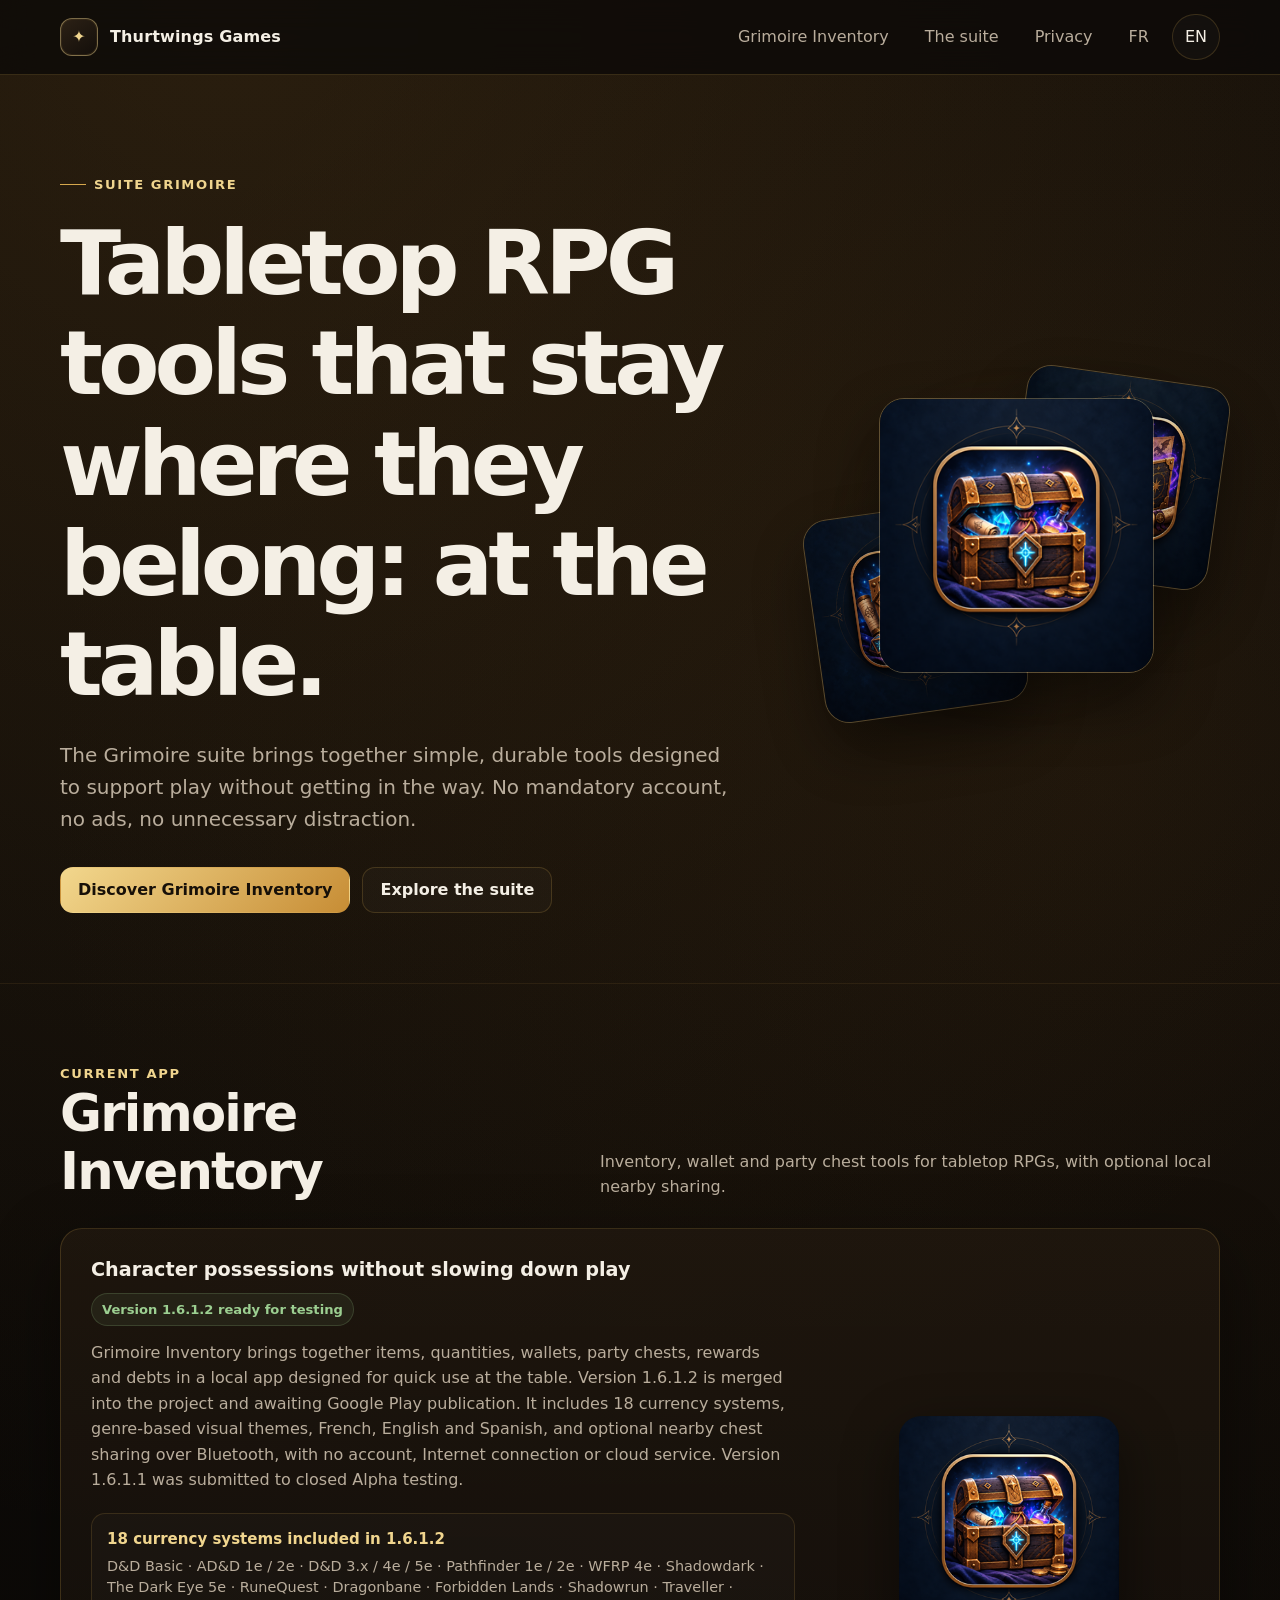
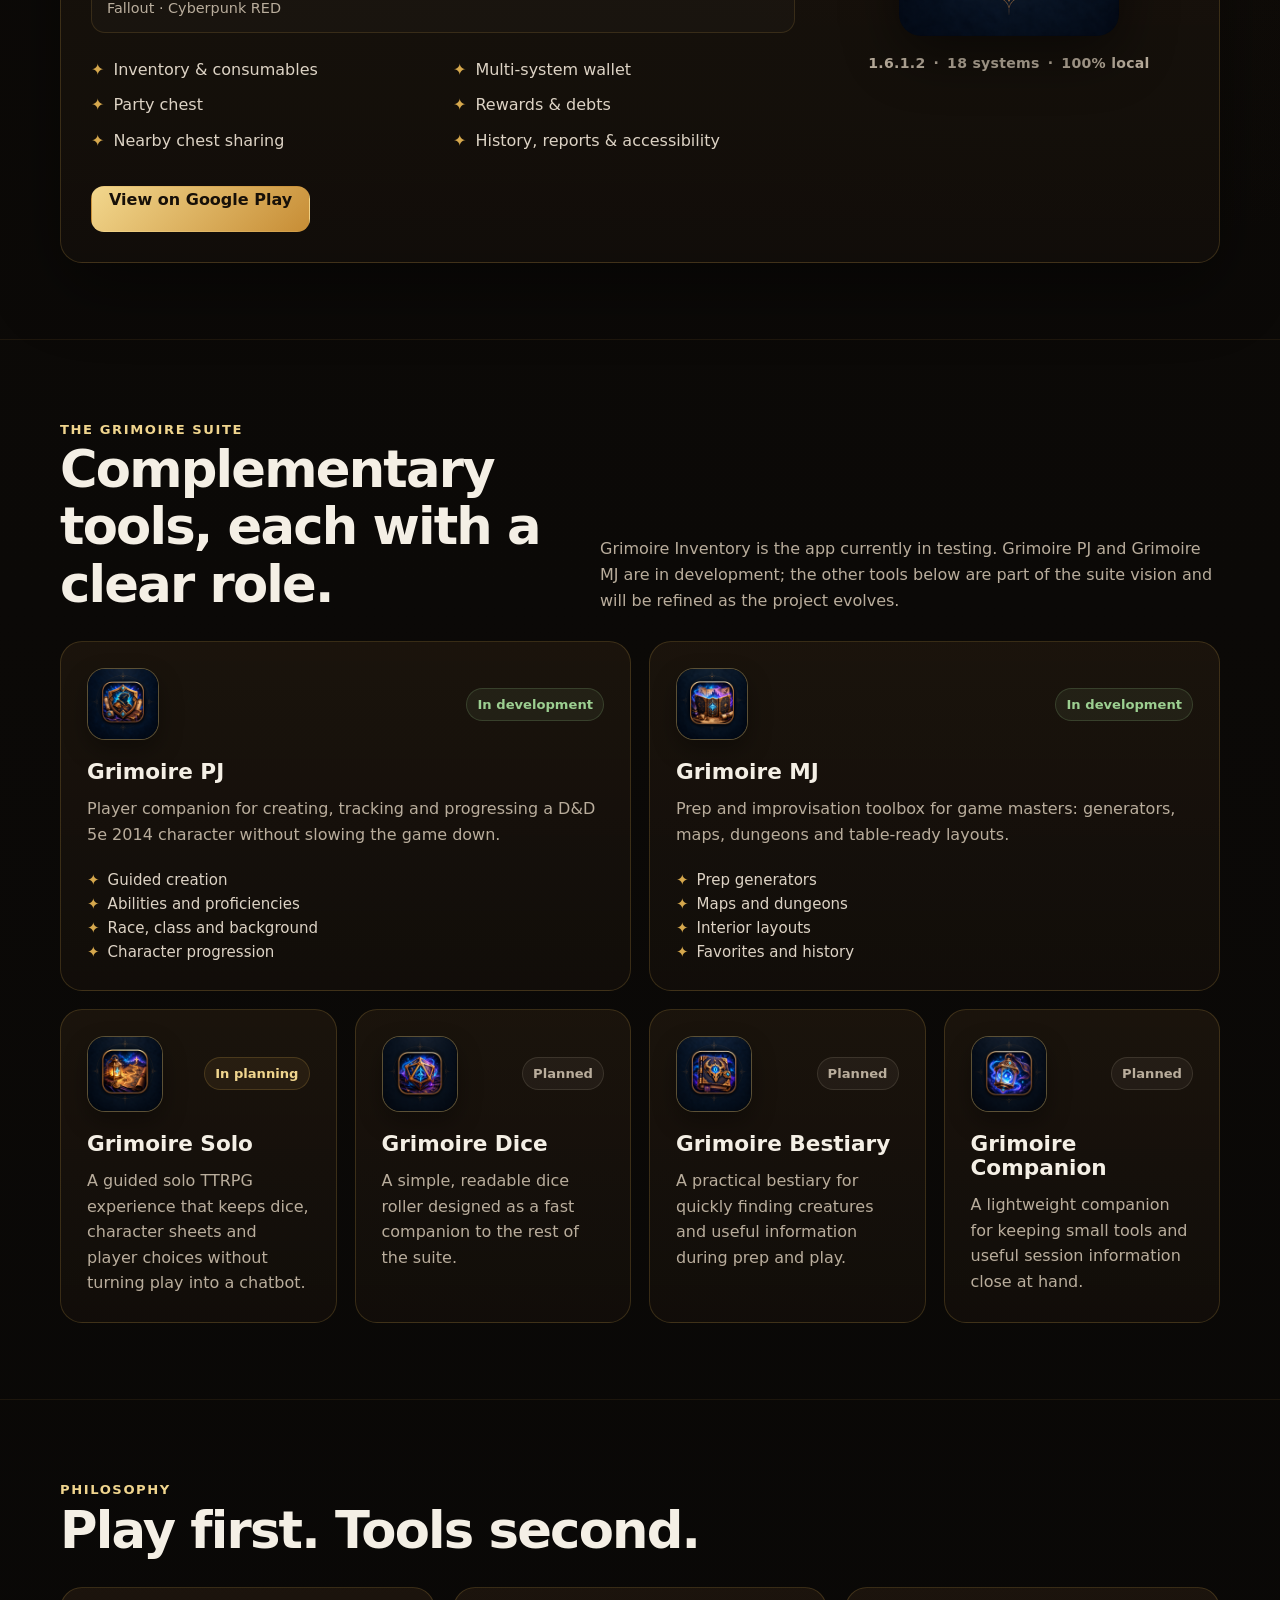
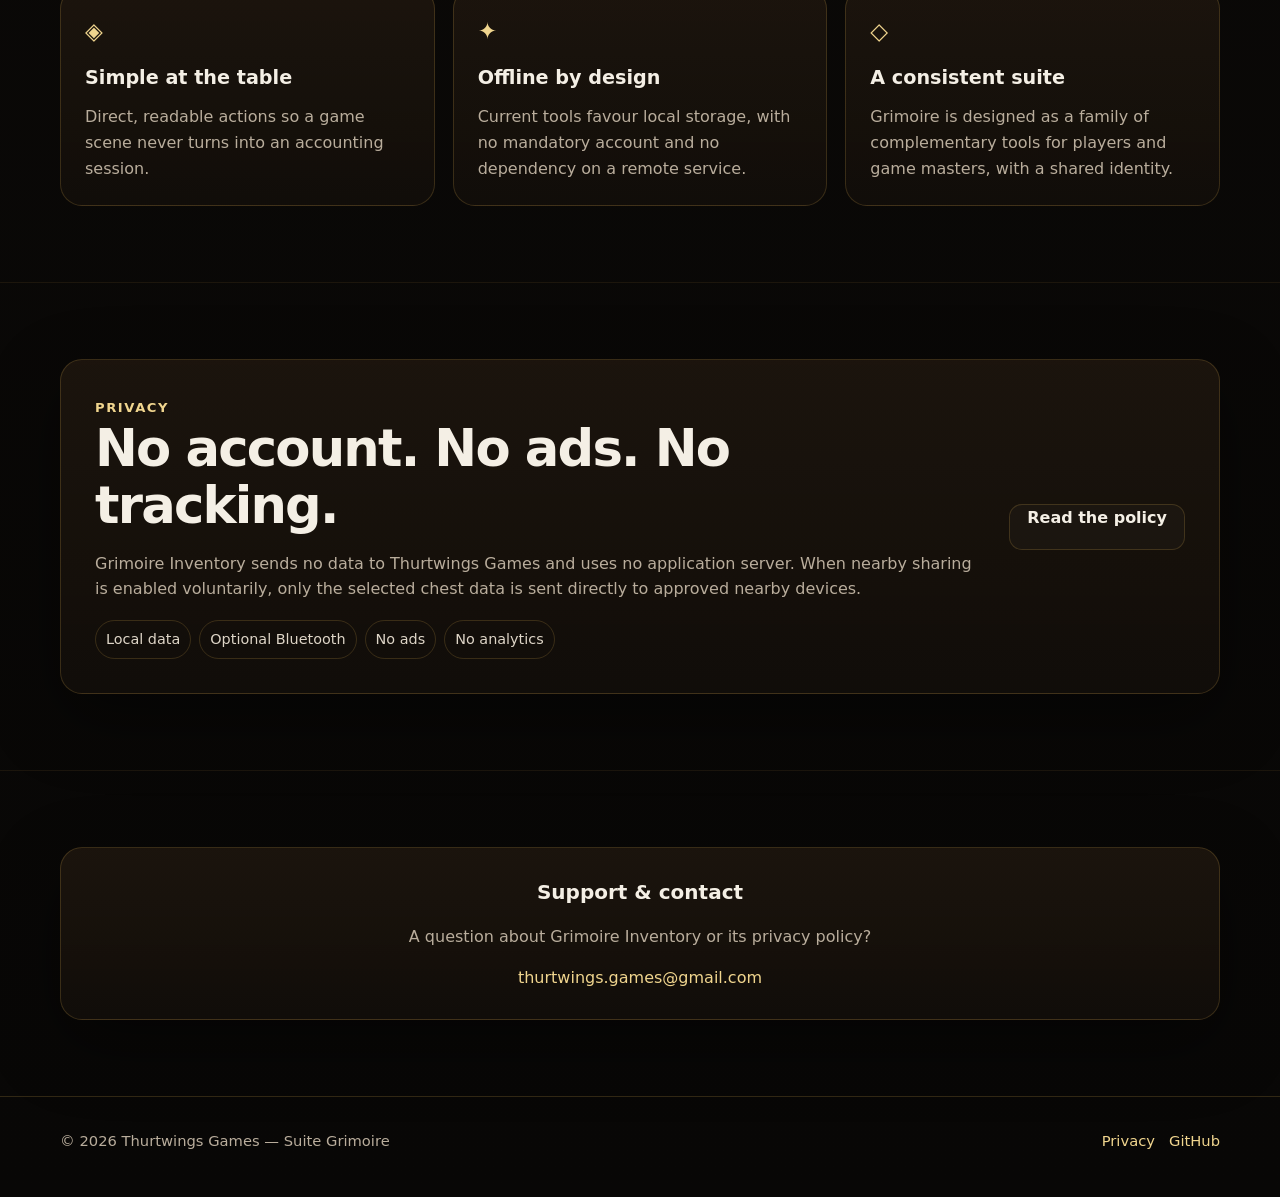
==== index.html @ 292305a7 "docs(site): reflect Grimoire Inventaire 1.6.1.2 and Spanish support" ====
<!doctype html><html lang="fr"><head><meta charset="utf-8"><meta name="viewport" content="width=device-width, initial-scale=1"><meta name="theme-color" content="#0c0a08"><meta name="description" content="Site officiel de Thurtwings Games et de la suite Grimoire : outils simples, hors ligne et pensés pour le jeu de rôle sur table."><meta property="og:type" content="website"><meta property="og:title" content="Thurtwings Games — Suite Grimoire"><meta property="og:description" content="Des outils de JDR simples, hors ligne et pensés pour rester autour de la table."><meta property="og:url" content="https://thurtwings.github.io/Grimoire_Administratif/"><meta property="og:image" content="https://thurtwings.github.io/Grimoire_Administratif/assets/grimoire-suite/inventory-320.png"><meta name="twitter:card" content="summary"><meta name="twitter:title" content="Thurtwings Games — Suite Grimoire"><meta name="twitter:description" content="Des outils de JDR simples, hors ligne et pensés pour rester autour de la table."><meta name="twitter:image" content="https://thurtwings.github.io/Grimoire_Administratif/assets/grimoire-suite/inventory-320.png"><link rel="icon" type="image/png" href="./assets/grimoire-suite/inventory-320.png"><link rel="apple-touch-icon" href="./assets/grimoire-suite/inventory-320.png"><title>Thurtwings Games — Suite Grimoire</title><link rel="stylesheet" href="./styles.css?v=20261003-1"></head><body><header class="site-header"><div class="site-shell nav"><a class="brand" href="./index.html" aria-label="Accueil Thurtwings Games"><span class="brand-mark">✦</span><span>Thurtwings Games</span></a><div class="nav-actions"><a class="nav-link" href="#grimoire-bourse" data-lang="fr">Grimoire Inventaire</a><a class="nav-link" href="#grimoire-bourse" data-lang="en">Grimoire Inventory</a><a class="nav-link" href="#suite" data-lang="fr">La suite</a><a class="nav-link" href="#suite" data-lang="en">The suite</a><a class="nav-link" href="#privacy" data-lang="fr">Confidentialité</a><a class="nav-link" href="#privacy" data-lang="en">Privacy</a><button class="lang-button active" type="button" data-set-lang="fr" aria-label="Afficher le site en français">FR</button><button class="lang-button" type="button" data-set-lang="en" aria-label="Display the site in English">EN</button></div></div></header><main><section class="hero"><div class="site-shell hero-grid"><div class="hero-copy-block"><span class="eyebrow">Suite Grimoire</span><div data-lang="fr"><h1>Des outils de JDR qui restent à leur place&nbsp;: autour de la table.</h1><p class="hero-copy">La suite Grimoire rassemble des outils simples, durables et pensés pour accompagner la partie sans la remplacer. Pas de compte obligatoire, pas de publicité, pas de distraction inutile.</p><div class="hero-actions"><a class="button primary" href="#grimoire-bourse">Découvrir Grimoire Inventaire</a><a class="button secondary" href="#suite">Voir toute la suite</a></div></div><div data-lang="en"><h1>Tabletop RPG tools that stay where they belong: at the table.</h1><p class="hero-copy">The Grimoire suite brings together simple, durable tools designed to support play without getting in the way. No mandatory account, no ads, no unnecessary distraction.</p><div class="hero-actions"><a class="button primary" href="#grimoire-bourse">Discover Grimoire Inventory</a><a class="button secondary" href="#suite">Explore the suite</a></div></div></div><div class="hero-art" aria-hidden="true"><img class="hero-app hero-app-main" src="./assets/grimoire-suite/inventory-320.png" alt=""><img class="hero-app hero-app-left" src="./assets/grimoire-suite/pj-320.png" alt=""><img class="hero-app hero-app-right" src="./assets/grimoire-suite/mj-320.png" alt=""></div></div></section><section class="section" id="grimoire-bourse"><span id="grimoire-inventaire"></span><div class="site-shell"><div class="section-intro"><div><span class="eyebrow" data-lang="fr">Application actuelle</span><span class="eyebrow" data-lang="en">Current app</span><h2 data-lang="fr">Grimoire Inventaire</h2><h2 data-lang="en">Grimoire Inventory</h2></div><p data-lang="fr">Inventaire, bourse et coffre de groupe pour tes parties de JDR, avec partage local volontaire à proximité.</p><p data-lang="en">Inventory, wallet and party chest tools for tabletop RPGs, with optional local nearby sharing.</p></div><article class="app-card"><div><div class="app-title-row"><h3 data-lang="fr">Les possessions du personnage, sans ralentir la partie</h3><h3 data-lang="en">Character possessions without slowing down play</h3><span class="status" data-lang="fr">Version 1.6.1.2 prête pour les tests</span><span class="status" data-lang="en">Version 1.6.1.2 ready for testing</span></div><p data-lang="fr">Grimoire Inventaire réunit objets, quantités, bourse, coffre de groupe, récompenses et dettes dans une application locale pensée pour une utilisation rapide à la table. La version 1.6.1.2, intégrée au projet et en attente de publication sur Google Play, propose 18 systèmes monétaires, des thèmes génériques par genre, le français, l'anglais et l'espagnol, ainsi que le partage volontaire du coffre à proximité via Bluetooth, sans compte, Internet ni cloud. La version 1.6.1.1 a été soumise au test fermé Alpha.</p><p data-lang="en">Grimoire Inventory brings together items, quantities, wallets, party chests, rewards and debts in a local app designed for quick use at the table. Version 1.6.1.2 is merged into the project and awaiting Google Play publication. It includes 18 currency systems, genre-based visual themes, French, English and Spanish, and optional nearby chest sharing over Bluetooth, with no account, Internet connection or cloud service. Version 1.6.1.1 was submitted to closed Alpha testing.</p><div class="system-summary" data-lang="fr"><strong>18 systèmes monétaires intégrés en 1.6.1.2</strong><span>D&amp;D Basic · AD&amp;D 1e / 2e · D&amp;D 3.x / 4e / 5e · Pathfinder 1e / 2e · WFRP 4e · Shadowdark · L'Œil noir 5e · RuneQuest · Dragonbane · Forbidden Lands · Shadowrun · Traveller · Fallout · Cyberpunk RED</span></div><div class="system-summary" data-lang="en"><strong>18 currency systems included in 1.6.1.2</strong><span>D&amp;D Basic · AD&amp;D 1e / 2e · D&amp;D 3.x / 4e / 5e · Pathfinder 1e / 2e · WFRP 4e · Shadowdark · The Dark Eye 5e · RuneQuest · Dragonbane · Forbidden Lands · Shadowrun · Traveller · Fallout · Cyberpunk RED</span></div><ul class="feature-list" data-lang="fr"><li>Inventaire & consommables</li><li>Bourse multi-système</li><li>Coffre de groupe</li><li>Récompenses & dettes</li><li>Partage du coffre à proximité</li><li>Historique, rapports & accessibilité</li></ul><ul class="feature-list" data-lang="en"><li>Inventory & consumables</li><li>Multi-system wallet</li><li>Party chest</li><li>Rewards & debts</li><li>Nearby chest sharing</li><li>History, reports & accessibility</li></ul><div class="hero-actions"><a class="button primary" href="https://play.google.com/store/apps/details?id=com.thurtwings.grimoire.money" data-lang="fr">Voir sur Google Play</a><a class="button primary" href="https://play.google.com/store/apps/details?id=com.thurtwings.grimoire.money" data-lang="en">View on Google Play</a></div></div><div class="app-visual"><img class="app-icon" src="./assets/grimoire-suite/inventory-320.png" alt="Icône de Grimoire Inventaire"><div class="app-visual-meta"><span>1.6.1.2</span><span>·</span><span data-lang="fr">18 systèmes</span><span data-lang="en">18 systems</span><span>·</span><span data-lang="fr">100 % local</span><span data-lang="en">100% local</span></div></div></article></div></section><section class="section" id="suite"><div class="site-shell"><div class="section-intro"><div><span class="eyebrow" data-lang="fr">La suite Grimoire</span><span class="eyebrow" data-lang="en">The Grimoire suite</span><h2 data-lang="fr">Des outils complémentaires, chacun à sa place.</h2><h2 data-lang="en">Complementary tools, each with a clear role.</h2></div><p data-lang="fr">Grimoire Inventaire est l'application actuellement en test. Grimoire PJ et Grimoire MJ sont en développement ; les autres outils ci-dessous font partie de la vision de la suite et seront précisés au fil du projet.</p><p data-lang="en">Grimoire Inventory is the app currently in testing. Grimoire PJ and Grimoire MJ are in development; the other tools below are part of the suite vision and will be refined as the project evolves.</p></div><div class="suite-grid suite-grid-featured"><article class="suite-card suite-card-featured"><div class="suite-card-top"><img class="suite-icon suite-icon-featured" src="./assets/grimoire-suite/pj-320.png" alt="Icône de Grimoire PJ"><span class="status status-dev" data-lang="fr">En développement</span><span class="status status-dev" data-lang="en">In development</span></div><h3>Grimoire PJ</h3><p data-lang="fr">Assistant joueur pour créer, suivre et faire progresser un personnage D&amp;D 5e 2014 sans alourdir la partie.</p><p data-lang="en">Player companion for creating, tracking and progressing a D&amp;D 5e 2014 character without slowing the game down.</p><ul class="suite-points" data-lang="fr"><li>Création guidée</li><li>Caractéristiques et maîtrises</li><li>Peuple, classe et historique</li><li>Progression du personnage</li></ul><ul class="suite-points" data-lang="en"><li>Guided creation</li><li>Abilities and proficiencies</li><li>Race, class and background</li><li>Character progression</li></ul></article><article class="suite-card suite-card-featured"><div class="suite-card-top"><img class="suite-icon suite-icon-featured" src="./assets/grimoire-suite/mj-320.png" alt="Icône de Grimoire MJ"><span class="status status-dev" data-lang="fr">En développement</span><span class="status status-dev" data-lang="en">In development</span></div><h3>Grimoire MJ</h3><p data-lang="fr">Boîte à outils de préparation et d'improvisation pour meneur de jeu : générateurs, cartes, donjons et plans utilisables à la table.</p><p data-lang="en">Prep and improvisation toolbox for game masters: generators, maps, dungeons and table-ready layouts.</p><ul class="suite-points" data-lang="fr"><li>Générateurs de préparation</li><li>Cartes et donjons</li><li>Plans intérieurs</li><li>Favoris et historique</li></ul><ul class="suite-points" data-lang="en"><li>Prep generators</li><li>Maps and dungeons</li><li>Interior layouts</li><li>Favorites and history</li></ul></article></div><div class="suite-grid suite-grid-compact"><article class="suite-card suite-card-compact"><div class="suite-card-top"><img class="suite-icon suite-icon-compact" src="./assets/grimoire-suite/solo-320.png" alt="Icône de Grimoire Solo"><span class="status status-planning" data-lang="fr">En réflexion</span><span class="status status-planning" data-lang="en">In planning</span></div><h3>Grimoire Solo</h3><p data-lang="fr">Une expérience de JDR solo guidée qui conserve les dés, la fiche et les choix de jeu sans transformer la partie en chatbot.</p><p data-lang="en">A guided solo TTRPG experience that keeps dice, character sheets and player choices without turning play into a chatbot.</p></article><article class="suite-card suite-card-compact"><div class="suite-card-top"><img class="suite-icon suite-icon-compact" src="./assets/grimoire-suite/dice-320.png" alt="Icône de Grimoire Dice"><span class="status status-planned" data-lang="fr">À venir</span><span class="status status-planned" data-lang="en">Planned</span></div><h3>Grimoire Dice</h3><p data-lang="fr">Un lanceur de dés simple et lisible, pensé comme un complément rapide aux autres outils de la suite.</p><p data-lang="en">A simple, readable dice roller designed as a fast companion to the rest of the suite.</p></article><article class="suite-card suite-card-compact"><div class="suite-card-top"><img class="suite-icon suite-icon-compact" src="./assets/grimoire-suite/bestiary-320.png" alt="Icône de Grimoire Bestiary"><span class="status status-planned" data-lang="fr">À venir</span><span class="status status-planned" data-lang="en">Planned</span></div><h3>Grimoire Bestiary</h3><p data-lang="fr">Un bestiaire pratique pour retrouver rapidement les créatures et les informations utiles en préparation comme en session.</p><p data-lang="en">A practical bestiary for quickly finding creatures and useful information during prep and play.</p></article><article class="suite-card suite-card-compact"><div class="suite-card-top"><img class="suite-icon suite-icon-compact" src="./assets/grimoire-suite/companion-320.png" alt="Icône de Grimoire Companion"><span class="status status-planned" data-lang="fr">À venir</span><span class="status status-planned" data-lang="en">Planned</span></div><h3>Grimoire Companion</h3><p data-lang="fr">Un compagnon léger pour centraliser de petits outils et informations utiles pendant la partie.</p><p data-lang="en">A lightweight companion for keeping small tools and useful session information close at hand.</p></article></div></div></section><section class="section"><div class="site-shell"><div class="section-intro"><div><span class="eyebrow" data-lang="fr">Philosophie</span><span class="eyebrow" data-lang="en">Philosophy</span><h2 data-lang="fr">Le jeu d'abord. L'outil ensuite.</h2><h2 data-lang="en">Play first. Tools second.</h2></div></div><div class="grid-3"><article class="feature-card"><span class="mini-icon">◈</span><h3 data-lang="fr">Simple en session</h3><h3 data-lang="en">Simple at the table</h3><p data-lang="fr">Des actions directes et lisibles pour ne pas transformer une scène de jeu en séance de comptabilité.</p><p data-lang="en">Direct, readable actions so a game scene never turns into an accounting session.</p></article><article class="feature-card"><span class="mini-icon">✦</span><h3 data-lang="fr">Hors ligne par choix</h3><h3 data-lang="en">Offline by design</h3><p data-lang="fr">Les outils actuels privilégient le stockage local, sans compte obligatoire ni dépendance à un service distant.</p><p data-lang="en">Current tools favour local storage, with no mandatory account and no dependency on a remote service.</p></article><article class="feature-card"><span class="mini-icon">◇</span><h3 data-lang="fr">Suite cohérente</h3><h3 data-lang="en">A consistent suite</h3><p data-lang="fr">Grimoire est pensé comme une famille d'outils complémentaires pour joueurs et meneurs, avec une identité commune.</p><p data-lang="en">Grimoire is designed as a family of complementary tools for players and game masters, with a shared identity.</p></article></div></div></section><section class="section" id="privacy"><div class="site-shell"><article class="privacy-card"><div><span class="eyebrow" data-lang="fr">Vie privée</span><span class="eyebrow" data-lang="en">Privacy</span><h2 data-lang="fr">Sans compte. Sans pub. Sans tracking.</h2><h2 data-lang="en">No account. No ads. No tracking.</h2><p data-lang="fr">Grimoire Inventaire n'envoie aucune donnée à Thurtwings Games et n'utilise pas de serveur applicatif. Le partage à proximité, lorsqu'il est activé volontairement, transmet uniquement les données du coffre sélectionné directement aux appareils proches autorisés.</p><p data-lang="en">Grimoire Inventory sends no data to Thurtwings Games and uses no application server. When nearby sharing is enabled voluntarily, only the selected chest data is sent directly to approved nearby devices.</p><div class="privacy-points"><span class="chip" data-lang="fr">Données locales</span><span class="chip" data-lang="en">Local data</span><span class="chip" data-lang="fr">Bluetooth volontaire</span><span class="chip" data-lang="en">Optional Bluetooth</span><span class="chip" data-lang="fr">Aucune publicité</span><span class="chip" data-lang="en">No ads</span><span class="chip" data-lang="fr">Aucun analytics</span><span class="chip" data-lang="en">No analytics</span></div></div><a class="button secondary" href="./legal/grimoire-bourse/privacy-policy.html" data-lang="fr">Lire la politique</a><a class="button secondary" href="./legal/grimoire-bourse/privacy-policy.html#en" data-lang="en">Read the policy</a></article></div></section><section class="section" id="contact"><div class="site-shell"><article class="support-card"><strong data-lang="fr">Support & contact</strong><strong data-lang="en">Support & contact</strong><p data-lang="fr">Une question sur Grimoire Inventaire ou sa politique de confidentialité&nbsp;?</p><p data-lang="en">A question about Grimoire Inventory or its privacy policy?</p><a href="mailto:thurtwings.games@gmail.com">thurtwings.games@gmail.com</a></article></div></section></main><footer class="site-footer"><div class="site-shell footer-row"><span>© 2026 Thurtwings Games — Suite Grimoire</span><div class="footer-links"><a href="./legal/grimoire-bourse/privacy-policy.html" data-lang="fr">Confidentialité</a><a href="./legal/grimoire-bourse/privacy-policy.html#en" data-lang="en">Privacy</a><a href="https://github.com/Thurtwings/Grimoire_Administratif">GitHub</a></div></div></footer><script>const buttons=document.querySelectorAll('[data-set-lang]');const setLanguage=(lang)=>{document.body.classList.toggle('lang-en',lang==='en');document.documentElement.lang=lang;buttons.forEach((button)=>{const active=button.dataset.setLang===lang;button.classList.toggle('active',active);button.setAttribute('aria-pressed',String(active));});localStorage.setItem('grimoire-lang',lang);};buttons.forEach((button)=>button.addEventListener('click',()=>setLanguage(button.dataset.setLang)));const saved=localStorage.getItem('grimoire-lang');const initial=saved||(navigator.language&&navigator.language.toLowerCase().startsWith('en')?'en':'fr');setLanguage(initial);</script></body></html>
---- styles.css ----
:root {
  --bg: #0c0a08;
  --bg-soft: #14100c;
  --panel: rgba(28, 21, 14, 0.86);
  --panel-strong: #1b140d;
  --gold: #d6a84d;
  --gold-light: #f0d58e;
  --gold-dark: #7e5721;
  --text: #f4efe5;
  --muted: #b9ad9c;
  --line: rgba(214, 168, 77, 0.2);
  --success: #9ccf91;
  --shadow: 0 24px 70px rgba(0, 0, 0, 0.42);
  --radius: 22px;
}

* { box-sizing: border-box; }
html { scroll-behavior: smooth; }
body {
  margin: 0;
  min-height: 100vh;
  color: var(--text);
  background:
    radial-gradient(circle at 18% 0%, rgba(126, 87, 33, 0.25), transparent 34%),
    radial-gradient(circle at 86% 18%, rgba(87, 57, 22, 0.18), transparent 28%),
    linear-gradient(180deg, #0e0b08 0%, #080706 100%);
  font-family: Inter, ui-sans-serif, system-ui, -apple-system, BlinkMacSystemFont, "Segoe UI", sans-serif;
  line-height: 1.6;
}

a { color: var(--gold-light); text-decoration: none; }
a:hover { color: #fff1bf; }

.site-shell { width: min(1160px, calc(100% - 36px)); margin: 0 auto; }

.site-header {
  position: sticky;
  top: 0;
  z-index: 20;
  backdrop-filter: blur(16px);
  background: rgba(12, 10, 8, 0.78);
  border-bottom: 1px solid var(--line);
}

.nav {
  min-height: 74px;
  display: flex;
  align-items: center;
  justify-content: space-between;
  gap: 20px;
}

.brand {
  display: inline-flex;
  align-items: center;
  gap: 12px;
  color: var(--text);
  font-weight: 750;
  letter-spacing: 0.01em;
}

.brand-mark {
  width: 38px;
  height: 38px;
  display: grid;
  place-items: center;
  border: 1px solid rgba(240, 213, 142, 0.45);
  border-radius: 12px;
  background: linear-gradient(145deg, #2c2115, #130e0a);
  color: var(--gold-light);
  box-shadow: inset 0 0 0 1px rgba(214,168,77,.08);
}

.nav-actions { display: flex; align-items: center; gap: 10px; flex-wrap: wrap; justify-content: flex-end; }
.nav-link, .lang-button {
  border: 1px solid transparent;
  background: transparent;
  color: var(--muted);
  padding: 9px 12px;
  border-radius: 999px;
  font: inherit;
  cursor: pointer;
}
.nav-link:hover, .lang-button:hover, .lang-button.active {
  border-color: var(--line);
  color: var(--text);
  background: rgba(255,255,255,.025);
}

.hero { padding: 92px 0 70px; }
.hero-grid { display: grid; grid-template-columns: minmax(0, 1.25fr) minmax(300px, .75fr); gap: clamp(30px, 6vw, 74px); align-items: center; }
.hero-copy-block { min-width: 0; }
.eyebrow {
  display: inline-flex;
  align-items: center;
  gap: 8px;
  color: var(--gold-light);
  font-size: .82rem;
  font-weight: 800;
  letter-spacing: .12em;
  text-transform: uppercase;
}
.eyebrow::before { content: ""; width: 26px; height: 1px; background: var(--gold); }

h1, h2, h3 { margin: 0; line-height: 1.12; }
h1 { margin-top: 18px; font-size: clamp(2.8rem, 7vw, 5.8rem); letter-spacing: -.055em; max-width: 900px; }
h2 { font-size: clamp(2rem, 4vw, 3.35rem); letter-spacing: -.035em; }
h3 { font-size: 1.2rem; }

.hero-copy { margin: 24px 0 0; max-width: 760px; color: var(--muted); font-size: clamp(1.05rem, 2vw, 1.25rem); }
.hero-actions { margin-top: 32px; display: flex; gap: 12px; flex-wrap: wrap; }
.hero-art {
  position: relative;
  min-height: 390px;
  display: grid;
  place-items: center;
  isolation: isolate;
}
.hero-art::before {
  content: "";
  position: absolute;
  inset: 8% 2% 4%;
  border-radius: 50%;
  background: radial-gradient(circle, rgba(214,168,77,.16), rgba(91,62,29,.06) 45%, transparent 72%);
  filter: blur(8px);
  z-index: -1;
}
.hero-app {
  position: absolute;
  display: block;
  width: clamp(138px, 17vw, 205px);
  aspect-ratio: 1;
  object-fit: cover;
  border-radius: 25px;
  border: 1px solid rgba(240,213,142,.3);
  box-shadow: 0 28px 60px rgba(0,0,0,.48);
}
.hero-app-main { width: clamp(190px, 22vw, 275px); z-index: 3; transform: translateY(-4px); }
.hero-app-left { left: 0; bottom: 22px; z-index: 1; transform: rotate(-8deg); opacity: .88; }
.hero-app-right { right: 0; top: 30px; z-index: 2; transform: rotate(8deg); opacity: .9; }
.button {
  display: inline-flex;
  align-items: center;
  justify-content: center;
  gap: 8px;
  min-height: 46px;
  padding: 0 17px;
  border-radius: 13px;
  border: 1px solid var(--line);
  font-weight: 760;
}
.button.primary { color: #171008; background: linear-gradient(135deg, #f2d78d, #c78d35); border-color: transparent; }
.button.primary:hover { color: #171008; filter: brightness(1.06); }
.button.secondary { color: var(--text); background: rgba(255,255,255,.025); }

.section { padding: 76px 0; border-top: 1px solid rgba(214,168,77,.09); }
.section-intro { display: flex; justify-content: space-between; gap: 30px; align-items: end; margin-bottom: 28px; }
.section-intro p { margin: 0; max-width: 620px; color: var(--muted); }

.app-card, .privacy-card, .support-card, .feature-card {
  border: 1px solid var(--line);
  background: linear-gradient(180deg, rgba(33,24,15,.78), rgba(18,14,10,.92));
  border-radius: var(--radius);
  box-shadow: var(--shadow);
}

.app-card { padding: 30px; display: grid; grid-template-columns: minmax(0, 1fr) minmax(280px, 360px); gap: 34px; align-items: center; }
.app-title-row { display: flex; gap: 12px; align-items: center; flex-wrap: wrap; }
.status {
  display: inline-flex;
  align-items: center;
  gap: 7px;
  color: var(--success);
  background: rgba(156,207,145,.08);
  border: 1px solid rgba(156,207,145,.18);
  border-radius: 999px;
  padding: 5px 10px;
  font-size: .82rem;
  font-weight: 750;
}
.status::before { content: ""; width: 7px; height: 7px; border-radius: 50%; background: currentColor; }
.app-card p { color: var(--muted); margin: 14px 0 0; max-width: 760px; }
.system-summary {
  margin-top: 20px;
  display: grid;
  gap: 5px;
  padding: 13px 15px;
  border: 1px solid rgba(214,168,77,.16);
  border-radius: 14px;
  background: rgba(255,255,255,.018);
}
.system-summary strong { color: var(--gold-light); font-size: .94rem; }
.system-summary span { color: var(--muted); font-size: .9rem; line-height: 1.45; }
.feature-list { margin: 24px 0 0; padding: 0; list-style: none; display: grid; grid-template-columns: repeat(2, minmax(0,1fr)); gap: 10px 20px; }
.feature-list li { color: #ddd3c5; }
.feature-list li::before { content: "✦"; color: var(--gold); margin-right: 9px; }

.app-visual {
  display: flex;
  flex-direction: column;
  align-items: center;
  justify-content: center;
  gap: 16px;
  width: 100%;
  min-width: 0;
  min-height: 0;
  padding: 0 18px;
  overflow: visible;
}
.app-icon {
  display: block;
  width: min(100%, 220px);
  max-width: 220px;
  height: auto;
  object-fit: contain;
  border-radius: 22px;
  filter: drop-shadow(0 18px 28px rgba(0,0,0,.48));
}
.app-visual-meta {
  display: flex;
  align-items: center;
  justify-content: center;
  gap: 8px;
  flex-wrap: wrap;
  color: var(--muted);
  font-size: .88rem;
  font-weight: 700;
  letter-spacing: .02em;
}

.suite-grid {
  display: grid;
  gap: 18px;
}
.suite-grid-featured {
  grid-template-columns: repeat(2, minmax(0, 1fr));
}
.suite-grid-compact {
  grid-template-columns: repeat(4, minmax(0, 1fr));
  margin-top: 18px;
}
.suite-card {
  border: 1px solid var(--line);
  background: linear-gradient(180deg, rgba(33,24,15,.72), rgba(18,14,10,.9));
  border-radius: var(--radius);
  padding: 26px;
  min-width: 0;
  transition: transform .2s ease, border-color .2s ease, background .2s ease;
}
.suite-card:hover {
  transform: translateY(-3px);
  border-color: rgba(214,168,77,.32);
  background: linear-gradient(180deg, rgba(38,28,17,.76), rgba(20,15,10,.94));
}
.suite-card-featured {
  min-height: 300px;
}
.suite-card-compact {
  min-height: 230px;
}
.suite-card-top {
  display: flex;
  align-items: center;
  justify-content: space-between;
  gap: 12px;
  margin-bottom: 20px;
}
.suite-icon {
  display: block;
  object-fit: cover;
  flex: 0 0 auto;
  border: 1px solid rgba(240,213,142,.34);
  background: #0e0b08;
  box-shadow: 0 10px 24px rgba(0,0,0,.32);
}
.suite-icon-featured {
  width: 72px;
  height: 72px;
  border-radius: 18px;
}
.suite-icon-compact {
  width: 76px;
  height: 76px;
  border-radius: 18px;
}
.suite-card h3 {
  font-size: 1.35rem;
}
.suite-card p {
  color: var(--muted);
  margin: 12px 0 0;
}
.suite-points {
  list-style: none;
  padding: 0;
  margin: 20px 0 0;
  display: grid;
  grid-template-columns: repeat(2, minmax(0, 1fr));
  gap: 8px 14px;
}
.suite-points li {
  color: #ddd3c5;
  font-size: .94rem;
}
.suite-points li::before {
  content: "✦";
  color: var(--gold);
  margin-right: 8px;
}
.status-dev {
  color: #9ccf91;
  background: rgba(156,207,145,.08);
  border-color: rgba(156,207,145,.18);
}
.status-planning {
  color: #f0d58e;
  background: rgba(214,168,77,.08);
  border-color: rgba(214,168,77,.2);
}
.status-planned {
  color: #b9ad9c;
  background: rgba(185,173,156,.07);
  border-color: rgba(185,173,156,.16);
}

.grid-3 { display: grid; grid-template-columns: repeat(3, minmax(0, 1fr)); gap: 18px; }
.feature-card { padding: 24px; box-shadow: none; }
.feature-card .mini-icon { color: var(--gold-light); font-size: 1.45rem; margin-bottom: 18px; display: block; }
.feature-card p { color: var(--muted); margin-bottom: 0; }

.privacy-card { padding: 34px; display: grid; grid-template-columns: 1fr auto; gap: 28px; align-items: center; }
.privacy-card p, .support-card p { color: var(--muted); }
.privacy-points { display: flex; flex-wrap: wrap; gap: 8px; margin-top: 18px; }
.chip { border: 1px solid var(--line); border-radius: 999px; padding: 7px 10px; color: #ded5c7; font-size: .9rem; }

.support-card { padding: 28px; text-align: center; }
.support-card strong { font-size: 1.25rem; margin-bottom: 8px; }
.support-card strong[data-lang] { display: none; }
body:not(.lang-en) .support-card strong[data-lang="fr"] { display: block; }
body.lang-en .support-card strong[data-lang="en"] { display: block; }

.legal-page { padding: 72px 0 100px; }
.legal-header { margin-bottom: 34px; }
.legal-header p { color: var(--muted); max-width: 760px; }
.legal-card { padding: clamp(22px, 5vw, 48px); border: 1px solid var(--line); background: rgba(24,18,12,.82); border-radius: var(--radius); }
.legal-card h2 { font-size: 1.55rem; margin-top: 32px; margin-bottom: 10px; }
.legal-card h2:first-child { margin-top: 0; }
.legal-card p, .legal-card li { color: #d6ccbd; }
.legal-card code { color: #f1ddb0; background: #110e0a; padding: .15em .4em; border-radius: 6px; }
.legal-card hr { border: 0; border-top: 1px solid var(--line); margin: 44px 0; }

.site-footer { border-top: 1px solid var(--line); padding: 32px 0 44px; color: var(--muted); font-size: .92rem; }
.footer-row { display: flex; justify-content: space-between; gap: 18px; align-items: center; flex-wrap: wrap; }
.footer-links { display: flex; gap: 14px; flex-wrap: wrap; }

[data-lang="en"] { display: none; }
body.lang-en [data-lang="fr"] { display: none; }
body.lang-en [data-lang="en"] { display: revert; }
body.lang-en .system-summary[data-lang="en"],
body.lang-en .feature-list[data-lang="en"] { display: grid; }

@media (max-width: 850px) {
  .hero-grid, .app-card, .privacy-card { grid-template-columns: 1fr; }
  .hero-art { min-height: 310px; max-width: 500px; width: 100%; justify-self: center; margin-top: 8px; }
  .hero-app-main { width: min(48vw, 230px); }
  .hero-app-left, .hero-app-right { width: min(34vw, 160px); }
  .suite-grid-featured { grid-template-columns: 1fr; }
  .suite-grid-compact { grid-template-columns: repeat(2, minmax(0, 1fr)); }
  .app-visual { max-width: 440px; width: 100%; justify-self: center; }
  .grid-3 { grid-template-columns: 1fr; }
  .section-intro { align-items: start; flex-direction: column; }
}

@media (max-width: 580px) {
  .site-shell { width: min(100% - 24px, 1160px); }
  .suite-grid-compact { grid-template-columns: 1fr; }
  .suite-card { padding: 22px; }
  .suite-card-featured, .suite-card-compact { min-height: 0; }
  .suite-points { grid-template-columns: 1fr; }
  .suite-icon-featured { width: 64px; height: 64px; border-radius: 16px; }
  .suite-icon-compact { width: 64px; height: 64px; border-radius: 16px; }
  .nav { min-height: 66px; }
  .nav-link { display: none; }
  .hero { padding-top: 62px; }
  .feature-list { grid-template-columns: 1fr; }
  .app-card, .privacy-card, .feature-card, .support-card { border-radius: 17px; }
  .app-visual { padding: 0 8px; gap: 10px; }
  .app-icon { width: min(100%, 185px); }
  .hero-art { min-height: 250px; }
  .hero-app-main { width: min(54vw, 190px); }
  .hero-app-left, .hero-app-right { width: min(34vw, 122px); }
}
@media (prefers-reduced-motion: reduce) {
  html { scroll-behavior: auto; }
  .suite-card { transition: none; }
  .suite-card:hover { transform: none; }
}
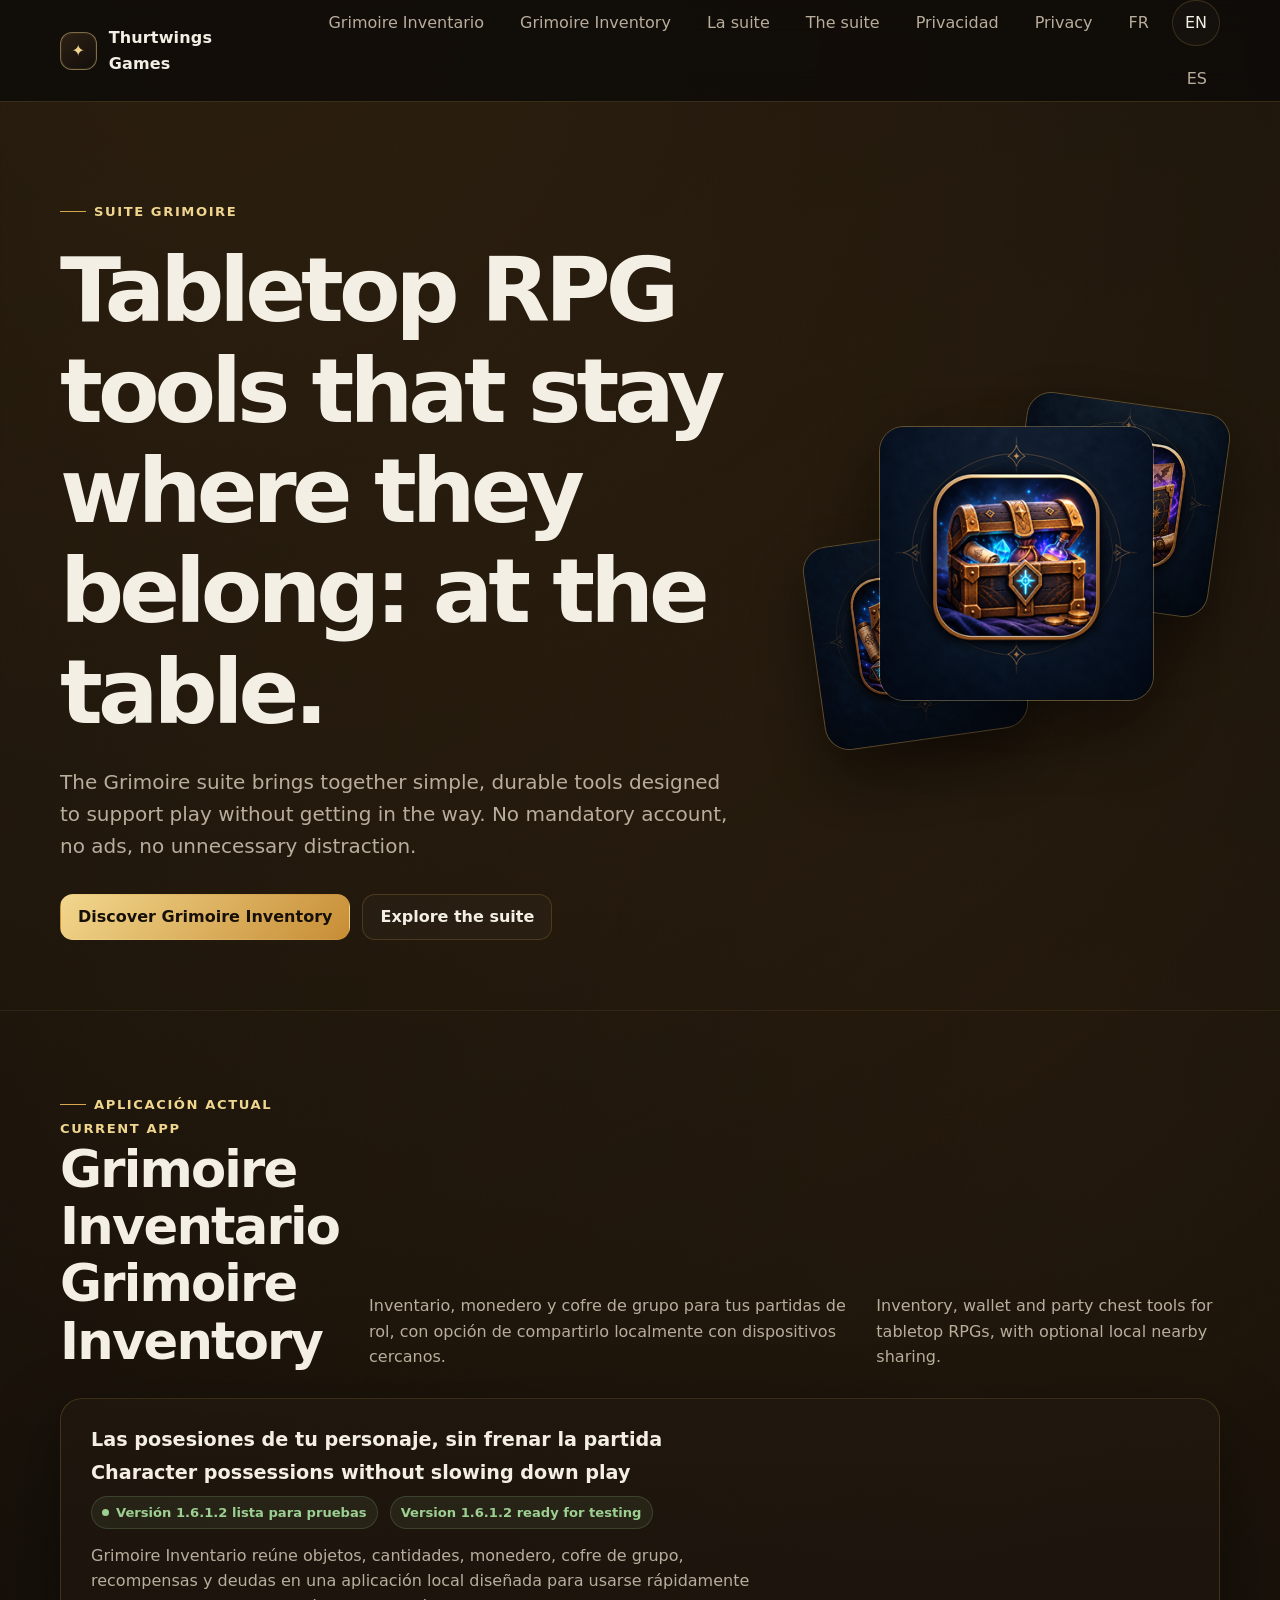
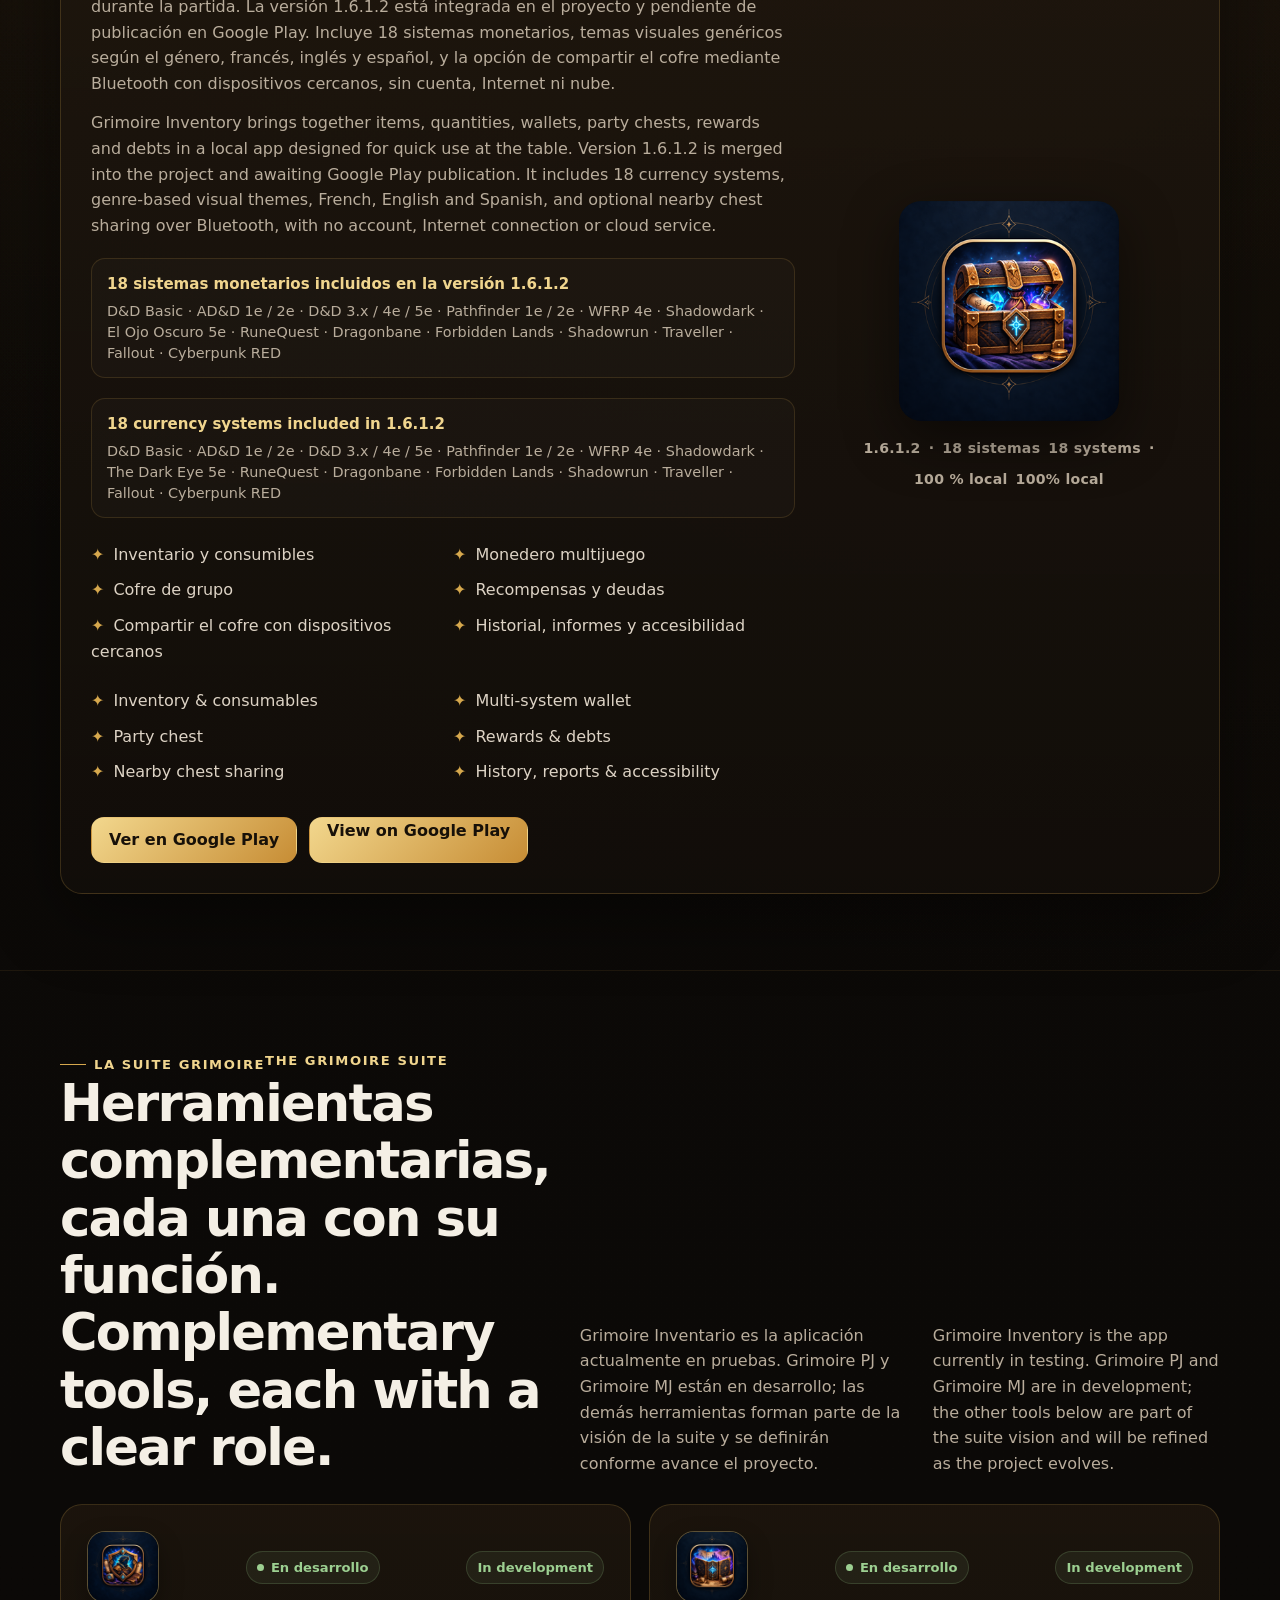
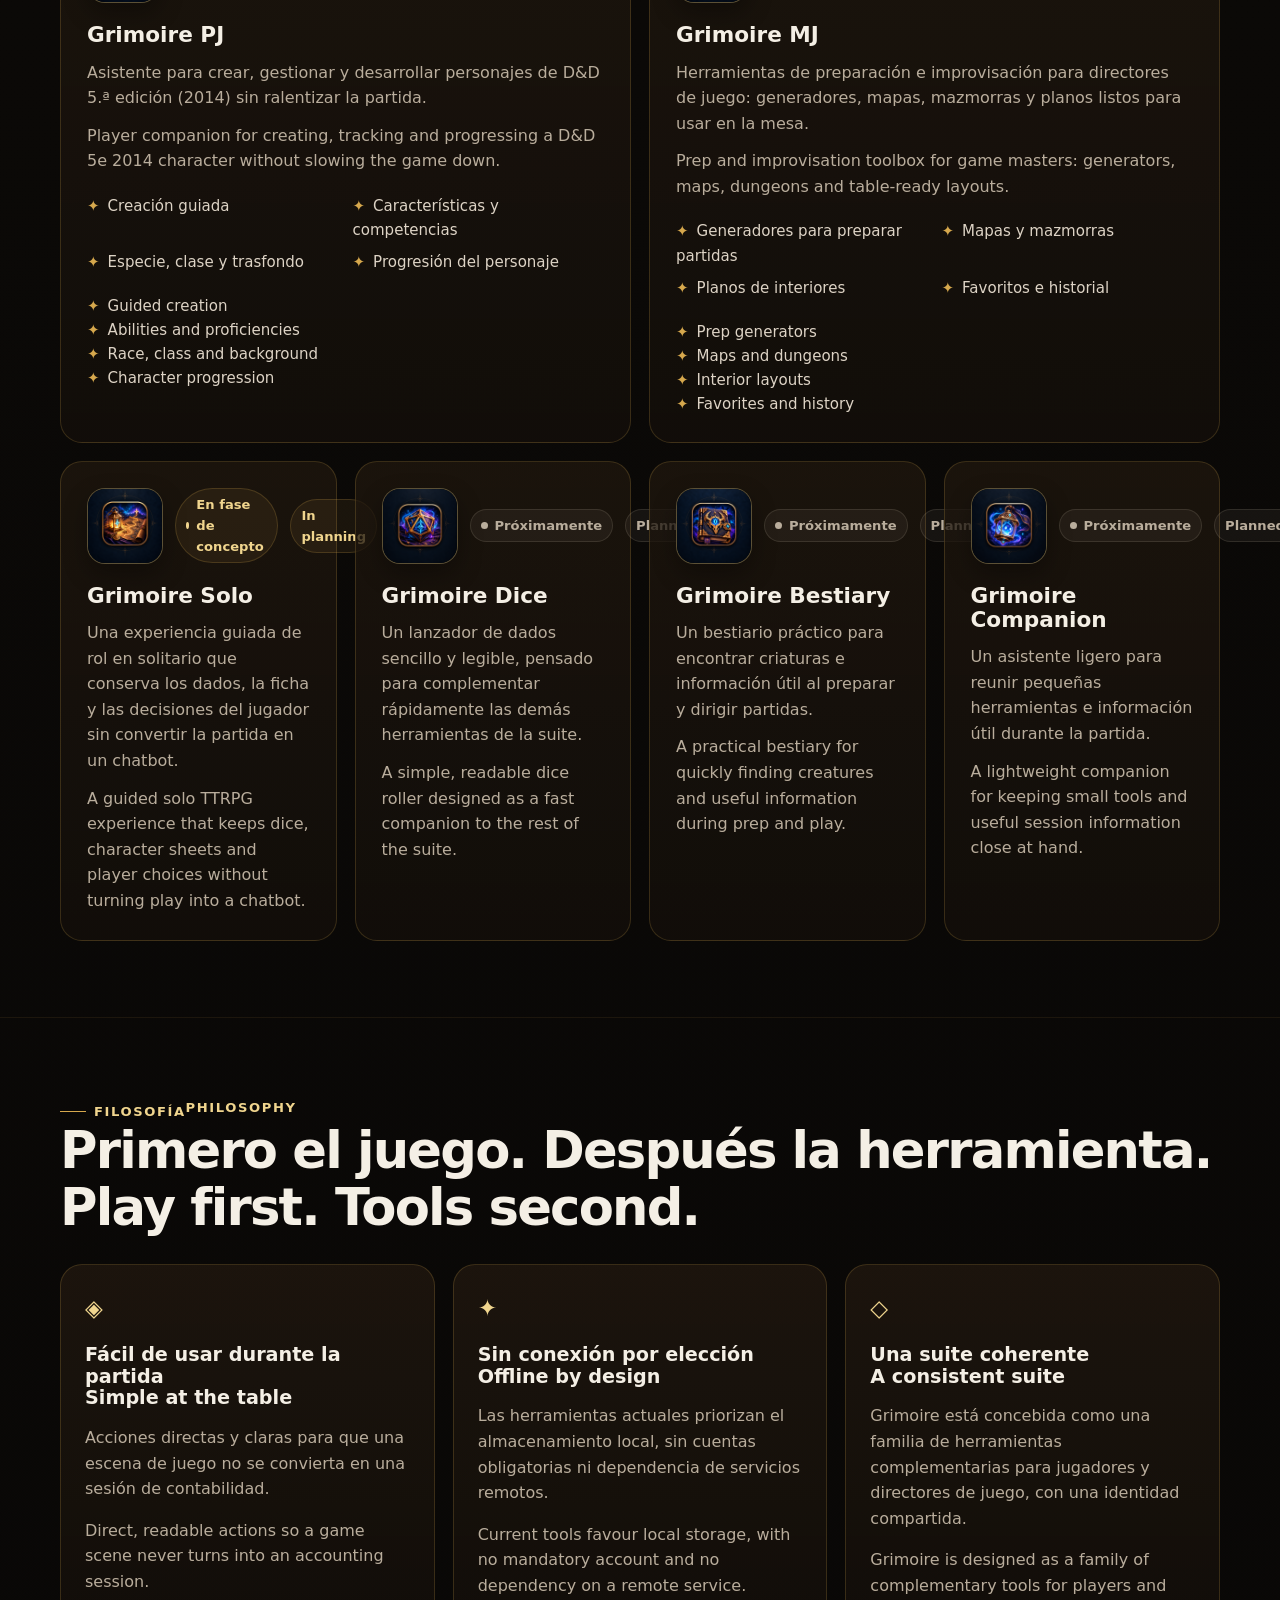
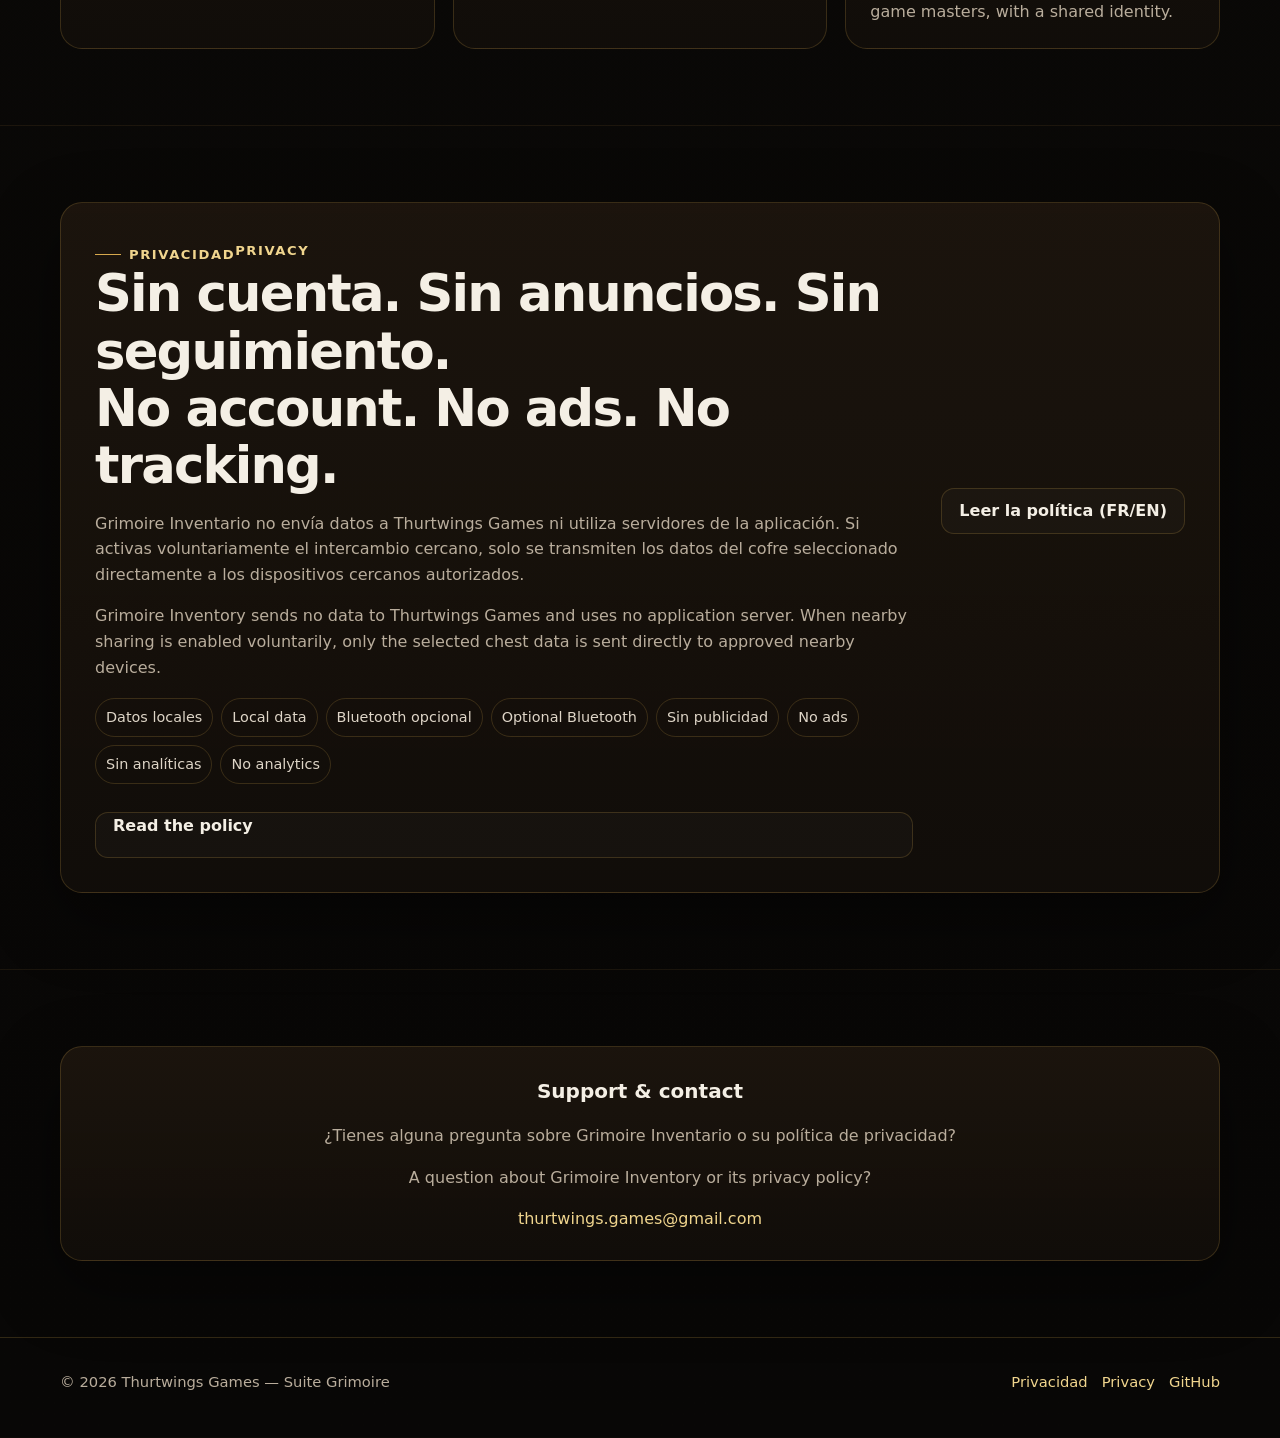
==== commit 28648b7e: "feat(site): add full Spanish localization and clarify 1.6.1.2 status" ====
--- a/index.html
+++ b/index.html
@@ -1 +1 @@
-<!doctype html><html lang="fr"><head><meta charset="utf-8"><meta name="viewport" content="width=device-width, initial-scale=1"><meta name="theme-color" content="#0c0a08"><meta name="description" content="Site officiel de Thurtwings Games et de la suite Grimoire : outils simples, hors ligne et pensés pour le jeu de rôle sur table."><meta property="og:type" content="website"><meta property="og:title" content="Thurtwings Games — Suite Grimoire"><meta property="og:description" content="Des outils de JDR simples, hors ligne et pensés pour rester autour de la table."><meta property="og:url" content="https://thurtwings.github.io/Grimoire_Administratif/"><meta property="og:image" content="https://thurtwings.github.io/Grimoire_Administratif/assets/grimoire-suite/inventory-320.png"><meta name="twitter:card" content="summary"><meta name="twitter:title" content="Thurtwings Games — Suite Grimoire"><meta name="twitter:description" content="Des outils de JDR simples, hors ligne et pensés pour rester autour de la table."><meta name="twitter:image" content="https://thurtwings.github.io/Grimoire_Administratif/assets/grimoire-suite/inventory-320.png"><link rel="icon" type="image/png" href="./assets/grimoire-suite/inventory-320.png"><link rel="apple-touch-icon" href="./assets/grimoire-suite/inventory-320.png"><title>Thurtwings Games — Suite Grimoire</title><link rel="stylesheet" href="./styles.css?v=20261003-1"></head><body><header class="site-header"><div class="site-shell nav"><a class="brand" href="./index.html" aria-label="Accueil Thurtwings Games"><span class="brand-mark">✦</span><span>Thurtwings Games</span></a><div class="nav-actions"><a class="nav-link" href="#grimoire-bourse" data-lang="fr">Grimoire Inventaire</a><a class="nav-link" href="#grimoire-bourse" data-lang="en">Grimoire Inventory</a><a class="nav-link" href="#suite" data-lang="fr">La suite</a><a class="nav-link" href="#suite" data-lang="en">The suite</a><a class="nav-link" href="#privacy" data-lang="fr">Confidentialité</a><a class="nav-link" href="#privacy" data-lang="en">Privacy</a><button class="lang-button active" type="button" data-set-lang="fr" aria-label="Afficher le site en français">FR</button><button class="lang-button" type="button" data-set-lang="en" aria-label="Display the site in English">EN</button></div></div></header><main><section class="hero"><div class="site-shell hero-grid"><div class="hero-copy-block"><span class="eyebrow">Suite Grimoire</span><div data-lang="fr"><h1>Des outils de JDR qui restent à leur place&nbsp;: autour de la table.</h1><p class="hero-copy">La suite Grimoire rassemble des outils simples, durables et pensés pour accompagner la partie sans la remplacer. Pas de compte obligatoire, pas de publicité, pas de distraction inutile.</p><div class="hero-actions"><a class="button primary" href="#grimoire-bourse">Découvrir Grimoire Inventaire</a><a class="button secondary" href="#suite">Voir toute la suite</a></div></div><div data-lang="en"><h1>Tabletop RPG tools that stay where they belong: at the table.</h1><p class="hero-copy">The Grimoire suite brings together simple, durable tools designed to support play without getting in the way. No mandatory account, no ads, no unnecessary distraction.</p><div class="hero-actions"><a class="button primary" href="#grimoire-bourse">Discover Grimoire Inventory</a><a class="button secondary" href="#suite">Explore the suite</a></div></div></div><div class="hero-art" aria-hidden="true"><img class="hero-app hero-app-main" src="./assets/grimoire-suite/inventory-320.png" alt=""><img class="hero-app hero-app-left" src="./assets/grimoire-suite/pj-320.png" alt=""><img class="hero-app hero-app-right" src="./assets/grimoire-suite/mj-320.png" alt=""></div></div></section><section class="section" id="grimoire-bourse"><span id="grimoire-inventaire"></span><div class="site-shell"><div class="section-intro"><div><span class="eyebrow" data-lang="fr">Application actuelle</span><span class="eyebrow" data-lang="en">Current app</span><h2 data-lang="fr">Grimoire Inventaire</h2><h2 data-lang="en">Grimoire Inventory</h2></div><p data-lang="fr">Inventaire, bourse et coffre de groupe pour tes parties de JDR, avec partage local volontaire à proximité.</p><p data-lang="en">Inventory, wallet and party chest tools for tabletop RPGs, with optional local nearby sharing.</p></div><article class="app-card"><div><div class="app-title-row"><h3 data-lang="fr">Les possessions du personnage, sans ralentir la partie</h3><h3 data-lang="en">Character possessions without slowing down play</h3><span class="status" data-lang="fr">Version 1.6.1.2 prête pour les tests</span><span class="status" data-lang="en">Version 1.6.1.2 ready for testing</span></div><p data-lang="fr">Grimoire Inventaire réunit objets, quantités, bourse, coffre de groupe, récompenses et dettes dans une application locale pensée pour une utilisation rapide à la table. La version 1.6.1.2, intégrée au projet et en attente de publication sur Google Play, propose 18 systèmes monétaires, des thèmes génériques par genre, le français, l'anglais et l'espagnol, ainsi que le partage volontaire du coffre à proximité via Bluetooth, sans compte, Internet ni cloud. La version 1.6.1.1 a été soumise au test fermé Alpha.</p><p data-lang="en">Grimoire Inventory brings together items, quantities, wallets, party chests, rewards and debts in a local app designed for quick use at the table. Version 1.6.1.2 is merged into the project and awaiting Google Play publication. It includes 18 currency systems, genre-based visual themes, French, English and Spanish, and optional nearby chest sharing over Bluetooth, with no account, Internet connection or cloud service. Version 1.6.1.1 was submitted to closed Alpha testing.</p><div class="system-summary" data-lang="fr"><strong>18 systèmes monétaires intégrés en 1.6.1.2</strong><span>D&amp;D Basic · AD&amp;D 1e / 2e · D&amp;D 3.x / 4e / 5e · Pathfinder 1e / 2e · WFRP 4e · Shadowdark · L'Œil noir 5e · RuneQuest · Dragonbane · Forbidden Lands · Shadowrun · Traveller · Fallout · Cyberpunk RED</span></div><div class="system-summary" data-lang="en"><strong>18 currency systems included in 1.6.1.2</strong><span>D&amp;D Basic · AD&amp;D 1e / 2e · D&amp;D 3.x / 4e / 5e · Pathfinder 1e / 2e · WFRP 4e · Shadowdark · The Dark Eye 5e · RuneQuest · Dragonbane · Forbidden Lands · Shadowrun · Traveller · Fallout · Cyberpunk RED</span></div><ul class="feature-list" data-lang="fr"><li>Inventaire & consommables</li><li>Bourse multi-système</li><li>Coffre de groupe</li><li>Récompenses & dettes</li><li>Partage du coffre à proximité</li><li>Historique, rapports & accessibilité</li></ul><ul class="feature-list" data-lang="en"><li>Inventory & consumables</li><li>Multi-system wallet</li><li>Party chest</li><li>Rewards & debts</li><li>Nearby chest sharing</li><li>History, reports & accessibility</li></ul><div class="hero-actions"><a class="button primary" href="https://play.google.com/store/apps/details?id=com.thurtwings.grimoire.money" data-lang="fr">Voir sur Google Play</a><a class="button primary" href="https://play.google.com/store/apps/details?id=com.thurtwings.grimoire.money" data-lang="en">View on Google Play</a></div></div><div class="app-visual"><img class="app-icon" src="./assets/grimoire-suite/inventory-320.png" alt="Icône de Grimoire Inventaire"><div class="app-visual-meta"><span>1.6.1.2</span><span>·</span><span data-lang="fr">18 systèmes</span><span data-lang="en">18 systems</span><span>·</span><span data-lang="fr">100 % local</span><span data-lang="en">100% local</span></div></div></article></div></section><section class="section" id="suite"><div class="site-shell"><div class="section-intro"><div><span class="eyebrow" data-lang="fr">La suite Grimoire</span><span class="eyebrow" data-lang="en">The Grimoire suite</span><h2 data-lang="fr">Des outils complémentaires, chacun à sa place.</h2><h2 data-lang="en">Complementary tools, each with a clear role.</h2></div><p data-lang="fr">Grimoire Inventaire est l'application actuellement en test. Grimoire PJ et Grimoire MJ sont en développement ; les autres outils ci-dessous font partie de la vision de la suite et seront précisés au fil du projet.</p><p data-lang="en">Grimoire Inventory is the app currently in testing. Grimoire PJ and Grimoire MJ are in development; the other tools below are part of the suite vision and will be refined as the project evolves.</p></div><div class="suite-grid suite-grid-featured"><article class="suite-card suite-card-featured"><div class="suite-card-top"><img class="suite-icon suite-icon-featured" src="./assets/grimoire-suite/pj-320.png" alt="Icône de Grimoire PJ"><span class="status status-dev" data-lang="fr">En développement</span><span class="status status-dev" data-lang="en">In development</span></div><h3>Grimoire PJ</h3><p data-lang="fr">Assistant joueur pour créer, suivre et faire progresser un personnage D&amp;D 5e 2014 sans alourdir la partie.</p><p data-lang="en">Player companion for creating, tracking and progressing a D&amp;D 5e 2014 character without slowing the game down.</p><ul class="suite-points" data-lang="fr"><li>Création guidée</li><li>Caractéristiques et maîtrises</li><li>Peuple, classe et historique</li><li>Progression du personnage</li></ul><ul class="suite-points" data-lang="en"><li>Guided creation</li><li>Abilities and proficiencies</li><li>Race, class and background</li><li>Character progression</li></ul></article><article class="suite-card suite-card-featured"><div class="suite-card-top"><img class="suite-icon suite-icon-featured" src="./assets/grimoire-suite/mj-320.png" alt="Icône de Grimoire MJ"><span class="status status-dev" data-lang="fr">En développement</span><span class="status status-dev" data-lang="en">In development</span></div><h3>Grimoire MJ</h3><p data-lang="fr">Boîte à outils de préparation et d'improvisation pour meneur de jeu : générateurs, cartes, donjons et plans utilisables à la table.</p><p data-lang="en">Prep and improvisation toolbox for game masters: generators, maps, dungeons and table-ready layouts.</p><ul class="suite-points" data-lang="fr"><li>Générateurs de préparation</li><li>Cartes et donjons</li><li>Plans intérieurs</li><li>Favoris et historique</li></ul><ul class="suite-points" data-lang="en"><li>Prep generators</li><li>Maps and dungeons</li><li>Interior layouts</li><li>Favorites and history</li></ul></article></div><div class="suite-grid suite-grid-compact"><article class="suite-card suite-card-compact"><div class="suite-card-top"><img class="suite-icon suite-icon-compact" src="./assets/grimoire-suite/solo-320.png" alt="Icône de Grimoire Solo"><span class="status status-planning" data-lang="fr">En réflexion</span><span class="status status-planning" data-lang="en">In planning</span></div><h3>Grimoire Solo</h3><p data-lang="fr">Une expérience de JDR solo guidée qui conserve les dés, la fiche et les choix de jeu sans transformer la partie en chatbot.</p><p data-lang="en">A guided solo TTRPG experience that keeps dice, character sheets and player choices without turning play into a chatbot.</p></article><article class="suite-card suite-card-compact"><div class="suite-card-top"><img class="suite-icon suite-icon-compact" src="./assets/grimoire-suite/dice-320.png" alt="Icône de Grimoire Dice"><span class="status status-planned" data-lang="fr">À venir</span><span class="status status-planned" data-lang="en">Planned</span></div><h3>Grimoire Dice</h3><p data-lang="fr">Un lanceur de dés simple et lisible, pensé comme un complément rapide aux autres outils de la suite.</p><p data-lang="en">A simple, readable dice roller designed as a fast companion to the rest of the suite.</p></article><article class="suite-card suite-card-compact"><div class="suite-card-top"><img class="suite-icon suite-icon-compact" src="./assets/grimoire-suite/bestiary-320.png" alt="Icône de Grimoire Bestiary"><span class="status status-planned" data-lang="fr">À venir</span><span class="status status-planned" data-lang="en">Planned</span></div><h3>Grimoire Bestiary</h3><p data-lang="fr">Un bestiaire pratique pour retrouver rapidement les créatures et les informations utiles en préparation comme en session.</p><p data-lang="en">A practical bestiary for quickly finding creatures and useful information during prep and play.</p></article><article class="suite-card suite-card-compact"><div class="suite-card-top"><img class="suite-icon suite-icon-compact" src="./assets/grimoire-suite/companion-320.png" alt="Icône de Grimoire Companion"><span class="status status-planned" data-lang="fr">À venir</span><span class="status status-planned" data-lang="en">Planned</span></div><h3>Grimoire Companion</h3><p data-lang="fr">Un compagnon léger pour centraliser de petits outils et informations utiles pendant la partie.</p><p data-lang="en">A lightweight companion for keeping small tools and useful session information close at hand.</p></article></div></div></section><section class="section"><div class="site-shell"><div class="section-intro"><div><span class="eyebrow" data-lang="fr">Philosophie</span><span class="eyebrow" data-lang="en">Philosophy</span><h2 data-lang="fr">Le jeu d'abord. L'outil ensuite.</h2><h2 data-lang="en">Play first. Tools second.</h2></div></div><div class="grid-3"><article class="feature-card"><span class="mini-icon">◈</span><h3 data-lang="fr">Simple en session</h3><h3 data-lang="en">Simple at the table</h3><p data-lang="fr">Des actions directes et lisibles pour ne pas transformer une scène de jeu en séance de comptabilité.</p><p data-lang="en">Direct, readable actions so a game scene never turns into an accounting session.</p></article><article class="feature-card"><span class="mini-icon">✦</span><h3 data-lang="fr">Hors ligne par choix</h3><h3 data-lang="en">Offline by design</h3><p data-lang="fr">Les outils actuels privilégient le stockage local, sans compte obligatoire ni dépendance à un service distant.</p><p data-lang="en">Current tools favour local storage, with no mandatory account and no dependency on a remote service.</p></article><article class="feature-card"><span class="mini-icon">◇</span><h3 data-lang="fr">Suite cohérente</h3><h3 data-lang="en">A consistent suite</h3><p data-lang="fr">Grimoire est pensé comme une famille d'outils complémentaires pour joueurs et meneurs, avec une identité commune.</p><p data-lang="en">Grimoire is designed as a family of complementary tools for players and game masters, with a shared identity.</p></article></div></div></section><section class="section" id="privacy"><div class="site-shell"><article class="privacy-card"><div><span class="eyebrow" data-lang="fr">Vie privée</span><span class="eyebrow" data-lang="en">Privacy</span><h2 data-lang="fr">Sans compte. Sans pub. Sans tracking.</h2><h2 data-lang="en">No account. No ads. No tracking.</h2><p data-lang="fr">Grimoire Inventaire n'envoie aucune donnée à Thurtwings Games et n'utilise pas de serveur applicatif. Le partage à proximité, lorsqu'il est activé volontairement, transmet uniquement les données du coffre sélectionné directement aux appareils proches autorisés.</p><p data-lang="en">Grimoire Inventory sends no data to Thurtwings Games and uses no application server. When nearby sharing is enabled voluntarily, only the selected chest data is sent directly to approved nearby devices.</p><div class="privacy-points"><span class="chip" data-lang="fr">Données locales</span><span class="chip" data-lang="en">Local data</span><span class="chip" data-lang="fr">Bluetooth volontaire</span><span class="chip" data-lang="en">Optional Bluetooth</span><span class="chip" data-lang="fr">Aucune publicité</span><span class="chip" data-lang="en">No ads</span><span class="chip" data-lang="fr">Aucun analytics</span><span class="chip" data-lang="en">No analytics</span></div></div><a class="button secondary" href="./legal/grimoire-bourse/privacy-policy.html" data-lang="fr">Lire la politique</a><a class="button secondary" href="./legal/grimoire-bourse/privacy-policy.html#en" data-lang="en">Read the policy</a></article></div></section><section class="section" id="contact"><div class="site-shell"><article class="support-card"><strong data-lang="fr">Support & contact</strong><strong data-lang="en">Support & contact</strong><p data-lang="fr">Une question sur Grimoire Inventaire ou sa politique de confidentialité&nbsp;?</p><p data-lang="en">A question about Grimoire Inventory or its privacy policy?</p><a href="mailto:thurtwings.games@gmail.com">thurtwings.games@gmail.com</a></article></div></section></main><footer class="site-footer"><div class="site-shell footer-row"><span>© 2026 Thurtwings Games — Suite Grimoire</span><div class="footer-links"><a href="./legal/grimoire-bourse/privacy-policy.html" data-lang="fr">Confidentialité</a><a href="./legal/grimoire-bourse/privacy-policy.html#en" data-lang="en">Privacy</a><a href="https://github.com/Thurtwings/Grimoire_Administratif">GitHub</a></div></div></footer><script>const buttons=document.querySelectorAll('[data-set-lang]');const setLanguage=(lang)=>{document.body.classList.toggle('lang-en',lang==='en');document.documentElement.lang=lang;buttons.forEach((button)=>{const active=button.dataset.setLang===lang;button.classList.toggle('active',active);button.setAttribute('aria-pressed',String(active));});localStorage.setItem('grimoire-lang',lang);};buttons.forEach((button)=>button.addEventListener('click',()=>setLanguage(button.dataset.setLang)));const saved=localStorage.getItem('grimoire-lang');const initial=saved||(navigator.language&&navigator.language.toLowerCase().startsWith('en')?'en':'fr');setLanguage(initial);</script></body></html>+<!doctype html><html lang="fr"><head><meta charset="utf-8"><meta name="viewport" content="width=device-width, initial-scale=1"><meta name="theme-color" content="#0c0a08"><meta name="description" content="Site officiel de Thurtwings Games et de la suite Grimoire : outils simples, hors ligne et pensés pour le jeu de rôle sur table."><meta property="og:type" content="website"><meta property="og:title" content="Thurtwings Games — Suite Grimoire"><meta property="og:description" content="Des outils de JDR simples, hors ligne et pensés pour rester autour de la table."><meta property="og:url" content="https://thurtwings.github.io/Grimoire_Administratif/"><meta property="og:image" content="https://thurtwings.github.io/Grimoire_Administratif/assets/grimoire-suite/inventory-320.png"><meta name="twitter:card" content="summary"><meta name="twitter:title" content="Thurtwings Games — Suite Grimoire"><meta name="twitter:description" content="Des outils de JDR simples, hors ligne et pensés pour rester autour de la table."><meta name="twitter:image" content="https://thurtwings.github.io/Grimoire_Administratif/assets/grimoire-suite/inventory-320.png"><link rel="icon" type="image/png" href="./assets/grimoire-suite/inventory-320.png"><link rel="apple-touch-icon" href="./assets/grimoire-suite/inventory-320.png"><title>Thurtwings Games — Suite Grimoire</title><link rel="stylesheet" href="./styles.css?v=20261003-1"></head><body><header class="site-header"><div class="site-shell nav"><a class="brand" href="./index.html" aria-label="Accueil Thurtwings Games"><span class="brand-mark">✦</span><span>Thurtwings Games</span></a><div class="nav-actions"><a class="nav-link" href="#grimoire-bourse" data-lang="fr">Grimoire Inventaire</a><a class="nav-link" href="#grimoire-bourse" data-lang="es">Grimoire Inventario</a><a class="nav-link" href="#grimoire-bourse" data-lang="en">Grimoire Inventory</a><a class="nav-link" href="#suite" data-lang="fr">La suite</a><a class="nav-link" href="#suite" data-lang="es">La suite</a><a class="nav-link" href="#suite" data-lang="en">The suite</a><a class="nav-link" href="#privacy" data-lang="fr">Confidentialité</a><a class="nav-link" href="#privacy" data-lang="es">Privacidad</a><a class="nav-link" href="#privacy" data-lang="en">Privacy</a><button class="lang-button active" type="button" data-set-lang="fr" aria-label="Afficher le site en français">FR</button><button class="lang-button" type="button" data-set-lang="en" aria-label="Display the site in English">EN</button><button class="lang-button" type="button" data-set-lang="es" aria-label="Mostrar el sitio en español">ES</button></div></div></header><main><section class="hero"><div class="site-shell hero-grid"><div class="hero-copy-block"><span class="eyebrow">Suite Grimoire</span><div data-lang="fr"><h1>Des outils de JDR qui restent à leur place&nbsp;: autour de la table.</h1><p class="hero-copy">La suite Grimoire rassemble des outils simples, durables et pensés pour accompagner la partie sans la remplacer. Pas de compte obligatoire, pas de publicité, pas de distraction inutile.</p><div class="hero-actions"><a class="button primary" href="#grimoire-bourse">Découvrir Grimoire Inventaire</a><a class="button secondary" href="#suite">Voir toute la suite</a></div><div data-lang="es"><h1>Herramientas de rol que se quedan donde deben: en la mesa.</h1><p class="hero-copy">La suite Grimoire reúne herramientas sencillas y duraderas, pensadas para acompañar tus partidas sin sustituirlas. Sin cuentas obligatorias, sin anuncios y sin distracciones innecesarias.</p><div class="hero-actions"><a class="button primary" href="#grimoire-bourse">Descubrir Grimoire Inventario</a><a class="button secondary" href="#suite">Explorar la suite</a></div></div></div><div data-lang="en"><h1>Tabletop RPG tools that stay where they belong: at the table.</h1><p class="hero-copy">The Grimoire suite brings together simple, durable tools designed to support play without getting in the way. No mandatory account, no ads, no unnecessary distraction.</p><div class="hero-actions"><a class="button primary" href="#grimoire-bourse">Discover Grimoire Inventory</a><a class="button secondary" href="#suite">Explore the suite</a></div></div></div><div class="hero-art" aria-hidden="true"><img class="hero-app hero-app-main" src="./assets/grimoire-suite/inventory-320.png" alt=""><img class="hero-app hero-app-left" src="./assets/grimoire-suite/pj-320.png" alt=""><img class="hero-app hero-app-right" src="./assets/grimoire-suite/mj-320.png" alt=""></div></div></section><section class="section" id="grimoire-bourse"><span id="grimoire-inventaire"></span><div class="site-shell"><div class="section-intro"><div><span class="eyebrow" data-lang="fr">Application actuelle</span><span class="eyebrow" data-lang="es">Aplicación actual</span><span class="eyebrow" data-lang="en">Current app</span><h2 data-lang="fr">Grimoire Inventaire</h2><h2 data-lang="es">Grimoire Inventario</h2><h2 data-lang="en">Grimoire Inventory</h2></div><p data-lang="fr">Inventaire, bourse et coffre de groupe pour tes parties de JDR, avec partage local volontaire à proximité.</p><p data-lang="es">Inventario, monedero y cofre de grupo para tus partidas de rol, con opción de compartirlo localmente con dispositivos cercanos.</p><p data-lang="en">Inventory, wallet and party chest tools for tabletop RPGs, with optional local nearby sharing.</p></div><article class="app-card"><div><div class="app-title-row"><h3 data-lang="fr">Les possessions du personnage, sans ralentir la partie</h3><h3 data-lang="es">Las posesiones de tu personaje, sin frenar la partida</h3><h3 data-lang="en">Character possessions without slowing down play</h3><span class="status" data-lang="fr">Version 1.6.1.2 prête pour les tests</span><span class="status" data-lang="es">Versión 1.6.1.2 lista para pruebas</span><span class="status" data-lang="en">Version 1.6.1.2 ready for testing</span></div><p data-lang="fr">Grimoire Inventaire réunit objets, quantités, bourse, coffre de groupe, récompenses et dettes dans une application locale pensée pour une utilisation rapide à la table. La version 1.6.1.2, intégrée au projet et en attente de publication sur Google Play, propose 18 systèmes monétaires, des thèmes génériques par genre, le français, l'anglais et l'espagnol, ainsi que le partage volontaire du coffre à proximité via Bluetooth, sans compte, Internet ni cloud.</p><p data-lang="es">Grimoire Inventario reúne objetos, cantidades, monedero, cofre de grupo, recompensas y deudas en una aplicación local diseñada para usarse rápidamente durante la partida. La versión 1.6.1.2 está integrada en el proyecto y pendiente de publicación en Google Play. Incluye 18 sistemas monetarios, temas visuales genéricos según el género, francés, inglés y español, y la opción de compartir el cofre mediante Bluetooth con dispositivos cercanos, sin cuenta, Internet ni nube.</p><p data-lang="en">Grimoire Inventory brings together items, quantities, wallets, party chests, rewards and debts in a local app designed for quick use at the table. Version 1.6.1.2 is merged into the project and awaiting Google Play publication. It includes 18 currency systems, genre-based visual themes, French, English and Spanish, and optional nearby chest sharing over Bluetooth, with no account, Internet connection or cloud service.</p><div class="system-summary" data-lang="fr"><strong>18 systèmes monétaires intégrés en 1.6.1.2</strong><span>D&amp;D Basic · AD&amp;D 1e / 2e · D&amp;D 3.x / 4e / 5e · Pathfinder 1e / 2e · WFRP 4e · Shadowdark · L'Œil noir 5e · RuneQuest · Dragonbane · Forbidden Lands · Shadowrun · Traveller · Fallout · Cyberpunk RED</span></div><div class="system-summary" data-lang="es"><strong>18 sistemas monetarios incluidos en la versión 1.6.1.2</strong><span>D&amp;D Basic · AD&amp;D 1e / 2e · D&amp;D 3.x / 4e / 5e · Pathfinder 1e / 2e · WFRP 4e · Shadowdark · El Ojo Oscuro 5e · RuneQuest · Dragonbane · Forbidden Lands · Shadowrun · Traveller · Fallout · Cyberpunk RED</span></div><div class="system-summary" data-lang="en"><strong>18 currency systems included in 1.6.1.2</strong><span>D&amp;D Basic · AD&amp;D 1e / 2e · D&amp;D 3.x / 4e / 5e · Pathfinder 1e / 2e · WFRP 4e · Shadowdark · The Dark Eye 5e · RuneQuest · Dragonbane · Forbidden Lands · Shadowrun · Traveller · Fallout · Cyberpunk RED</span></div><ul class="feature-list" data-lang="fr"><li>Inventaire & consommables</li><li>Bourse multi-système</li><li>Coffre de groupe</li><li>Récompenses & dettes</li><li>Partage du coffre à proximité</li><li>Historique, rapports & accessibilité</li></ul><ul class="feature-list" data-lang="es"><li>Inventario y consumibles</li><li>Monedero multijuego</li><li>Cofre de grupo</li><li>Recompensas y deudas</li><li>Compartir el cofre con dispositivos cercanos</li><li>Historial, informes y accesibilidad</li></ul><ul class="feature-list" data-lang="en"><li>Inventory & consumables</li><li>Multi-system wallet</li><li>Party chest</li><li>Rewards & debts</li><li>Nearby chest sharing</li><li>History, reports & accessibility</li></ul><div class="hero-actions"><a class="button primary" href="https://play.google.com/store/apps/details?id=com.thurtwings.grimoire.money" data-lang="fr">Voir sur Google Play</a><a class="button primary" href="https://play.google.com/store/apps/details?id=com.thurtwings.grimoire.money" data-lang="es">Ver en Google Play</a><a class="button primary" href="https://play.google.com/store/apps/details?id=com.thurtwings.grimoire.money" data-lang="en">View on Google Play</a></div></div><div class="app-visual"><img class="app-icon" src="./assets/grimoire-suite/inventory-320.png" alt="Icône de Grimoire Inventaire"><div class="app-visual-meta"><span>1.6.1.2</span><span>·</span><span data-lang="fr">18 systèmes</span><span data-lang="es">18 sistemas</span><span data-lang="en">18 systems</span><span>·</span><span data-lang="fr">100 % local</span><span data-lang="es">100 % local</span><span data-lang="en">100% local</span></div></div></article></div></section><section class="section" id="suite"><div class="site-shell"><div class="section-intro"><div><span class="eyebrow" data-lang="fr">La suite Grimoire</span><span class="eyebrow" data-lang="es">La suite Grimoire</span><span class="eyebrow" data-lang="en">The Grimoire suite</span><h2 data-lang="fr">Des outils complémentaires, chacun à sa place.</h2><h2 data-lang="es">Herramientas complementarias, cada una con su función.</h2><h2 data-lang="en">Complementary tools, each with a clear role.</h2></div><p data-lang="fr">Grimoire Inventaire est l'application actuellement en test. Grimoire PJ et Grimoire MJ sont en développement ; les autres outils ci-dessous font partie de la vision de la suite et seront précisés au fil du projet.</p><p data-lang="es">Grimoire Inventario es la aplicación actualmente en pruebas. Grimoire PJ y Grimoire MJ están en desarrollo; las demás herramientas forman parte de la visión de la suite y se definirán conforme avance el proyecto.</p><p data-lang="en">Grimoire Inventory is the app currently in testing. Grimoire PJ and Grimoire MJ are in development; the other tools below are part of the suite vision and will be refined as the project evolves.</p></div><div class="suite-grid suite-grid-featured"><article class="suite-card suite-card-featured"><div class="suite-card-top"><img class="suite-icon suite-icon-featured" src="./assets/grimoire-suite/pj-320.png" alt="Icône de Grimoire PJ"><span class="status status-dev" data-lang="fr">En développement</span><span class="status status-dev" data-lang="es">En desarrollo</span><span class="status status-dev" data-lang="en">In development</span></div><h3>Grimoire PJ</h3><p data-lang="fr">Assistant joueur pour créer, suivre et faire progresser un personnage D&amp;D 5e 2014 sans alourdir la partie.</p><p data-lang="es">Asistente para crear, gestionar y desarrollar personajes de D&amp;D 5.ª edición (2014) sin ralentizar la partida.</p><p data-lang="en">Player companion for creating, tracking and progressing a D&amp;D 5e 2014 character without slowing the game down.</p><ul class="suite-points" data-lang="fr"><li>Création guidée</li><li>Caractéristiques et maîtrises</li><li>Peuple, classe et historique</li><li>Progression du personnage</li></ul><ul class="suite-points" data-lang="es"><li>Creación guiada</li><li>Características y competencias</li><li>Especie, clase y trasfondo</li><li>Progresión del personaje</li></ul><ul class="suite-points" data-lang="en"><li>Guided creation</li><li>Abilities and proficiencies</li><li>Race, class and background</li><li>Character progression</li></ul></article><article class="suite-card suite-card-featured"><div class="suite-card-top"><img class="suite-icon suite-icon-featured" src="./assets/grimoire-suite/mj-320.png" alt="Icône de Grimoire MJ"><span class="status status-dev" data-lang="fr">En développement</span><span class="status status-dev" data-lang="es">En desarrollo</span><span class="status status-dev" data-lang="en">In development</span></div><h3>Grimoire MJ</h3><p data-lang="fr">Boîte à outils de préparation et d'improvisation pour meneur de jeu : générateurs, cartes, donjons et plans utilisables à la table.</p><p data-lang="es">Herramientas de preparación e improvisación para directores de juego: generadores, mapas, mazmorras y planos listos para usar en la mesa.</p><p data-lang="en">Prep and improvisation toolbox for game masters: generators, maps, dungeons and table-ready layouts.</p><ul class="suite-points" data-lang="fr"><li>Générateurs de préparation</li><li>Cartes et donjons</li><li>Plans intérieurs</li><li>Favoris et historique</li></ul><ul class="suite-points" data-lang="es"><li>Generadores para preparar partidas</li><li>Mapas y mazmorras</li><li>Planos de interiores</li><li>Favoritos e historial</li></ul><ul class="suite-points" data-lang="en"><li>Prep generators</li><li>Maps and dungeons</li><li>Interior layouts</li><li>Favorites and history</li></ul></article></div><div class="suite-grid suite-grid-compact"><article class="suite-card suite-card-compact"><div class="suite-card-top"><img class="suite-icon suite-icon-compact" src="./assets/grimoire-suite/solo-320.png" alt="Icône de Grimoire Solo"><span class="status status-planning" data-lang="fr">En réflexion</span><span class="status status-planning" data-lang="es">En fase de concepto</span><span class="status status-planning" data-lang="en">In planning</span></div><h3>Grimoire Solo</h3><p data-lang="fr">Une expérience de JDR solo guidée qui conserve les dés, la fiche et les choix de jeu sans transformer la partie en chatbot.</p><p data-lang="es">Una experiencia guiada de rol en solitario que conserva los dados, la ficha y las decisiones del jugador sin convertir la partida en un chatbot.</p><p data-lang="en">A guided solo TTRPG experience that keeps dice, character sheets and player choices without turning play into a chatbot.</p></article><article class="suite-card suite-card-compact"><div class="suite-card-top"><img class="suite-icon suite-icon-compact" src="./assets/grimoire-suite/dice-320.png" alt="Icône de Grimoire Dice"><span class="status status-planned" data-lang="fr">À venir</span><span class="status status-planned" data-lang="es">Próximamente</span><span class="status status-planned" data-lang="en">Planned</span></div><h3>Grimoire Dice</h3><p data-lang="fr">Un lanceur de dés simple et lisible, pensé comme un complément rapide aux autres outils de la suite.</p><p data-lang="es">Un lanzador de dados sencillo y legible, pensado para complementar rápidamente las demás herramientas de la suite.</p><p data-lang="en">A simple, readable dice roller designed as a fast companion to the rest of the suite.</p></article><article class="suite-card suite-card-compact"><div class="suite-card-top"><img class="suite-icon suite-icon-compact" src="./assets/grimoire-suite/bestiary-320.png" alt="Icône de Grimoire Bestiary"><span class="status status-planned" data-lang="fr">À venir</span><span class="status status-planned" data-lang="es">Próximamente</span><span class="status status-planned" data-lang="en">Planned</span></div><h3>Grimoire Bestiary</h3><p data-lang="fr">Un bestiaire pratique pour retrouver rapidement les créatures et les informations utiles en préparation comme en session.</p><p data-lang="es">Un bestiario práctico para encontrar criaturas e información útil al preparar y dirigir partidas.</p><p data-lang="en">A practical bestiary for quickly finding creatures and useful information during prep and play.</p></article><article class="suite-card suite-card-compact"><div class="suite-card-top"><img class="suite-icon suite-icon-compact" src="./assets/grimoire-suite/companion-320.png" alt="Icône de Grimoire Companion"><span class="status status-planned" data-lang="fr">À venir</span><span class="status status-planned" data-lang="es">Próximamente</span><span class="status status-planned" data-lang="en">Planned</span></div><h3>Grimoire Companion</h3><p data-lang="fr">Un compagnon léger pour centraliser de petits outils et informations utiles pendant la partie.</p><p data-lang="es">Un asistente ligero para reunir pequeñas herramientas e información útil durante la partida.</p><p data-lang="en">A lightweight companion for keeping small tools and useful session information close at hand.</p></article></div></div></section><section class="section"><div class="site-shell"><div class="section-intro"><div><span class="eyebrow" data-lang="fr">Philosophie</span><span class="eyebrow" data-lang="es">Filosofía</span><span class="eyebrow" data-lang="en">Philosophy</span><h2 data-lang="fr">Le jeu d'abord. L'outil ensuite.</h2><h2 data-lang="es">Primero el juego. Después la herramienta.</h2><h2 data-lang="en">Play first. Tools second.</h2></div></div><div class="grid-3"><article class="feature-card"><span class="mini-icon">◈</span><h3 data-lang="fr">Simple en session</h3><h3 data-lang="es">Fácil de usar durante la partida</h3><h3 data-lang="en">Simple at the table</h3><p data-lang="fr">Des actions directes et lisibles pour ne pas transformer une scène de jeu en séance de comptabilité.</p><p data-lang="es">Acciones directas y claras para que una escena de juego no se convierta en una sesión de contabilidad.</p><p data-lang="en">Direct, readable actions so a game scene never turns into an accounting session.</p></article><article class="feature-card"><span class="mini-icon">✦</span><h3 data-lang="fr">Hors ligne par choix</h3><h3 data-lang="es">Sin conexión por elección</h3><h3 data-lang="en">Offline by design</h3><p data-lang="fr">Les outils actuels privilégient le stockage local, sans compte obligatoire ni dépendance à un service distant.</p><p data-lang="es">Las herramientas actuales priorizan el almacenamiento local, sin cuentas obligatorias ni dependencia de servicios remotos.</p><p data-lang="en">Current tools favour local storage, with no mandatory account and no dependency on a remote service.</p></article><article class="feature-card"><span class="mini-icon">◇</span><h3 data-lang="fr">Suite cohérente</h3><h3 data-lang="es">Una suite coherente</h3><h3 data-lang="en">A consistent suite</h3><p data-lang="fr">Grimoire est pensé comme une famille d'outils complémentaires pour joueurs et meneurs, avec une identité commune.</p><p data-lang="es">Grimoire está concebida como una familia de herramientas complementarias para jugadores y directores de juego, con una identidad compartida.</p><p data-lang="en">Grimoire is designed as a family of complementary tools for players and game masters, with a shared identity.</p></article></div></div></section><section class="section" id="privacy"><div class="site-shell"><article class="privacy-card"><div><span class="eyebrow" data-lang="fr">Vie privée</span><span class="eyebrow" data-lang="es">Privacidad</span><span class="eyebrow" data-lang="en">Privacy</span><h2 data-lang="fr">Sans compte. Sans pub. Sans tracking.</h2><h2 data-lang="es">Sin cuenta. Sin anuncios. Sin seguimiento.</h2><h2 data-lang="en">No account. No ads. No tracking.</h2><p data-lang="fr">Grimoire Inventaire n'envoie aucune donnée à Thurtwings Games et n'utilise pas de serveur applicatif. Le partage à proximité, lorsqu'il est activé volontairement, transmet uniquement les données du coffre sélectionné directement aux appareils proches autorisés.</p><p data-lang="es">Grimoire Inventario no envía datos a Thurtwings Games ni utiliza servidores de la aplicación. Si activas voluntariamente el intercambio cercano, solo se transmiten los datos del cofre seleccionado directamente a los dispositivos cercanos autorizados.</p><p data-lang="en">Grimoire Inventory sends no data to Thurtwings Games and uses no application server. When nearby sharing is enabled voluntarily, only the selected chest data is sent directly to approved nearby devices.</p><div class="privacy-points"><span class="chip" data-lang="fr">Données locales</span><span class="chip" data-lang="es">Datos locales</span><span class="chip" data-lang="en">Local data</span><span class="chip" data-lang="fr">Bluetooth volontaire</span><span class="chip" data-lang="es">Bluetooth opcional</span><span class="chip" data-lang="en">Optional Bluetooth</span><span class="chip" data-lang="fr">Aucune publicité</span><span class="chip" data-lang="es">Sin publicidad</span><span class="chip" data-lang="en">No ads</span><span class="chip" data-lang="fr">Aucun analytics</span><span class="chip" data-lang="es">Sin analíticas</span><span class="chip" data-lang="en">No analytics</span></div></div><a class="button secondary" href="./legal/grimoire-bourse/privacy-policy.html" data-lang="fr">Lire la politique</a><a class="button secondary" href="./legal/grimoire-bourse/privacy-policy.html" data-lang="es">Leer la política (FR/EN)</a><a class="button secondary" href="./legal/grimoire-bourse/privacy-policy.html#en" data-lang="en">Read the policy</a></article></div></section><section class="section" id="contact"><div class="site-shell"><article class="support-card"><strong data-lang="fr">Support & contact</strong><strong data-lang="es">Soporte y contacto</strong><strong data-lang="en">Support & contact</strong><p data-lang="fr">Une question sur Grimoire Inventaire ou sa politique de confidentialité&nbsp;?</p><p data-lang="es">¿Tienes alguna pregunta sobre Grimoire Inventario o su política de privacidad?</p><p data-lang="en">A question about Grimoire Inventory or its privacy policy?</p><a href="mailto:thurtwings.games@gmail.com">thurtwings.games@gmail.com</a></article></div></section></main><footer class="site-footer"><div class="site-shell footer-row"><span>© 2026 Thurtwings Games — Suite Grimoire</span><div class="footer-links"><a href="./legal/grimoire-bourse/privacy-policy.html" data-lang="fr">Confidentialité</a><a href="./legal/grimoire-bourse/privacy-policy.html" data-lang="es">Privacidad</a><a href="./legal/grimoire-bourse/privacy-policy.html#en" data-lang="en">Privacy</a><a href="https://github.com/Thurtwings/Grimoire_Administratif">GitHub</a></div></div></footer><script>const buttons=document.querySelectorAll('[data-set-lang]');const setLanguage=(lang)=>{document.body.classList.toggle('lang-en',lang==='en');document.body.classList.toggle('lang-es',lang==='es');document.documentElement.lang=lang;buttons.forEach((button)=>{const active=button.dataset.setLang===lang;button.classList.toggle('active',active);button.setAttribute('aria-pressed',String(active));});localStorage.setItem('grimoire-lang',lang);};buttons.forEach((button)=>button.addEventListener('click',()=>setLanguage(button.dataset.setLang)));const saved=localStorage.getItem('grimoire-lang');const detected=(navigator.language||'fr').toLowerCase().slice(0,2);const initial=['fr','en','es'].includes(saved)?saved:(['fr','en','es'].includes(detected)?detected:'en');setLanguage(initial);</script></body></html>
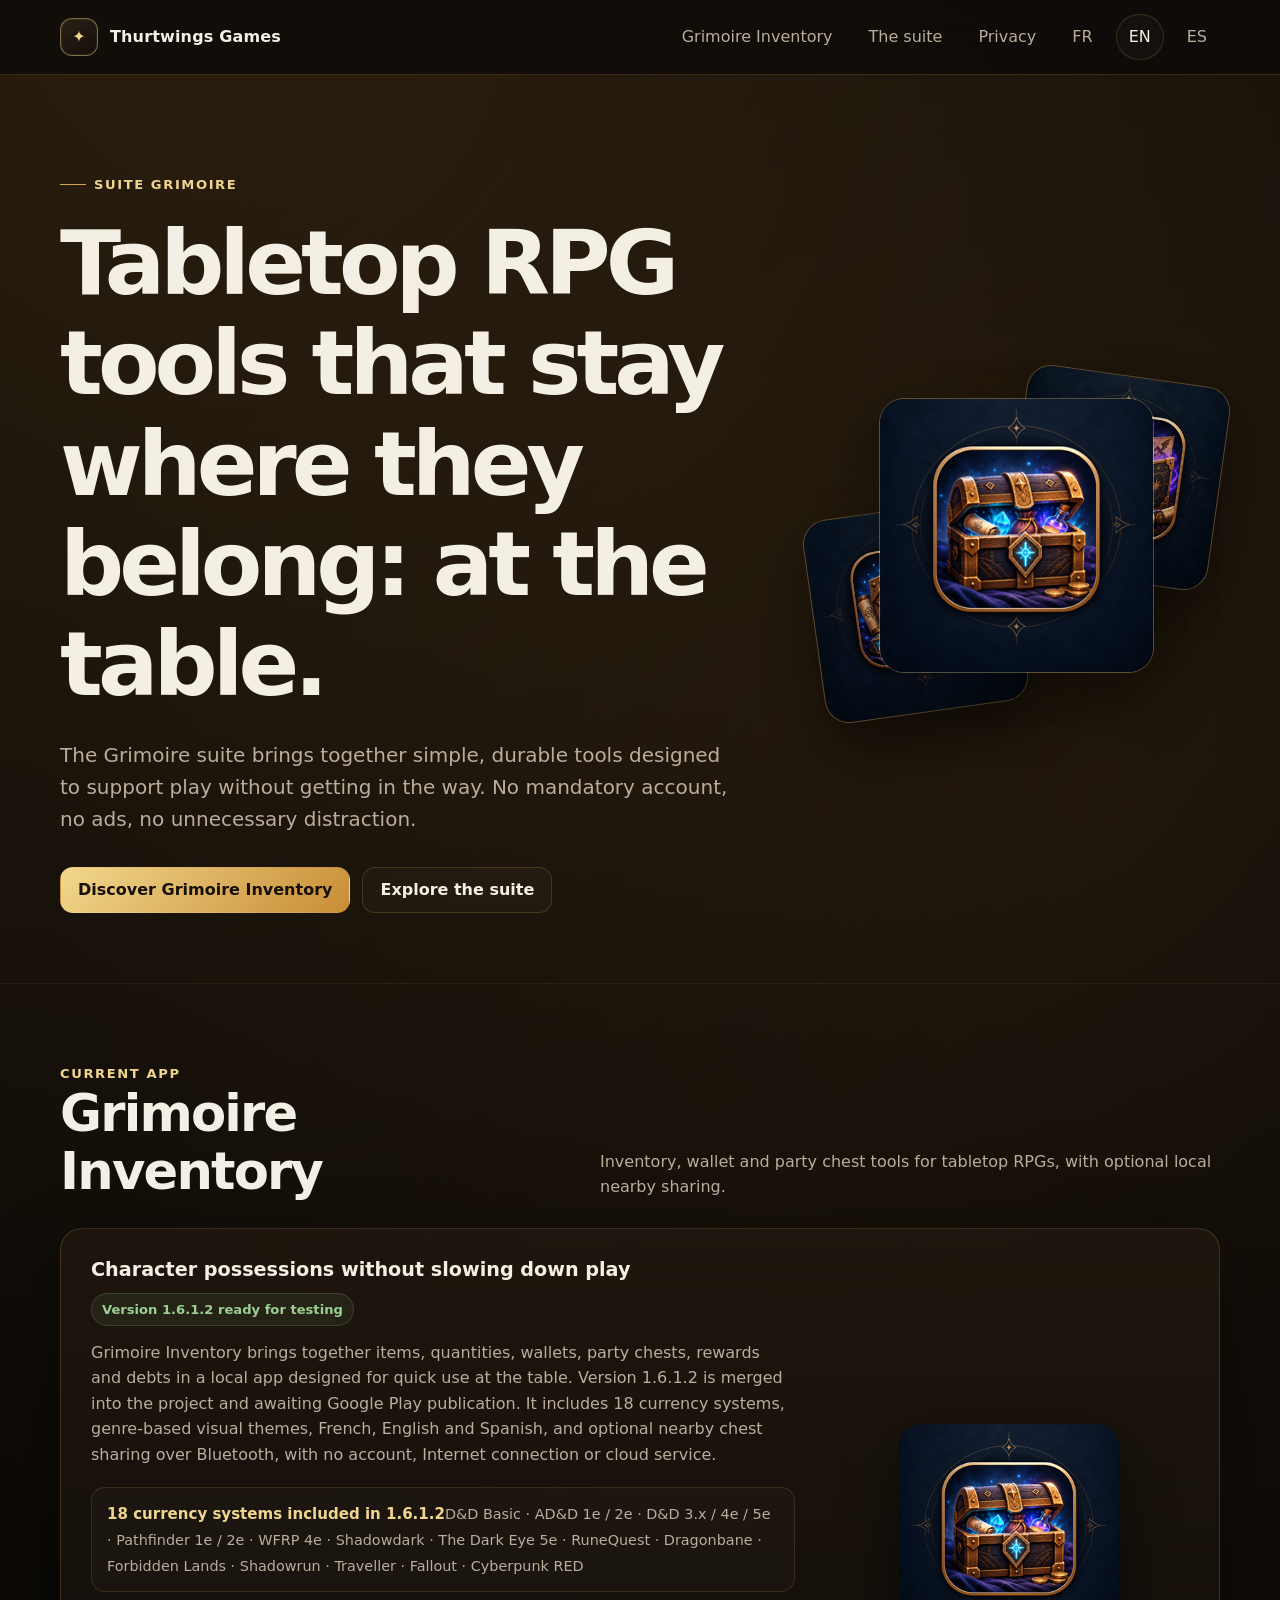
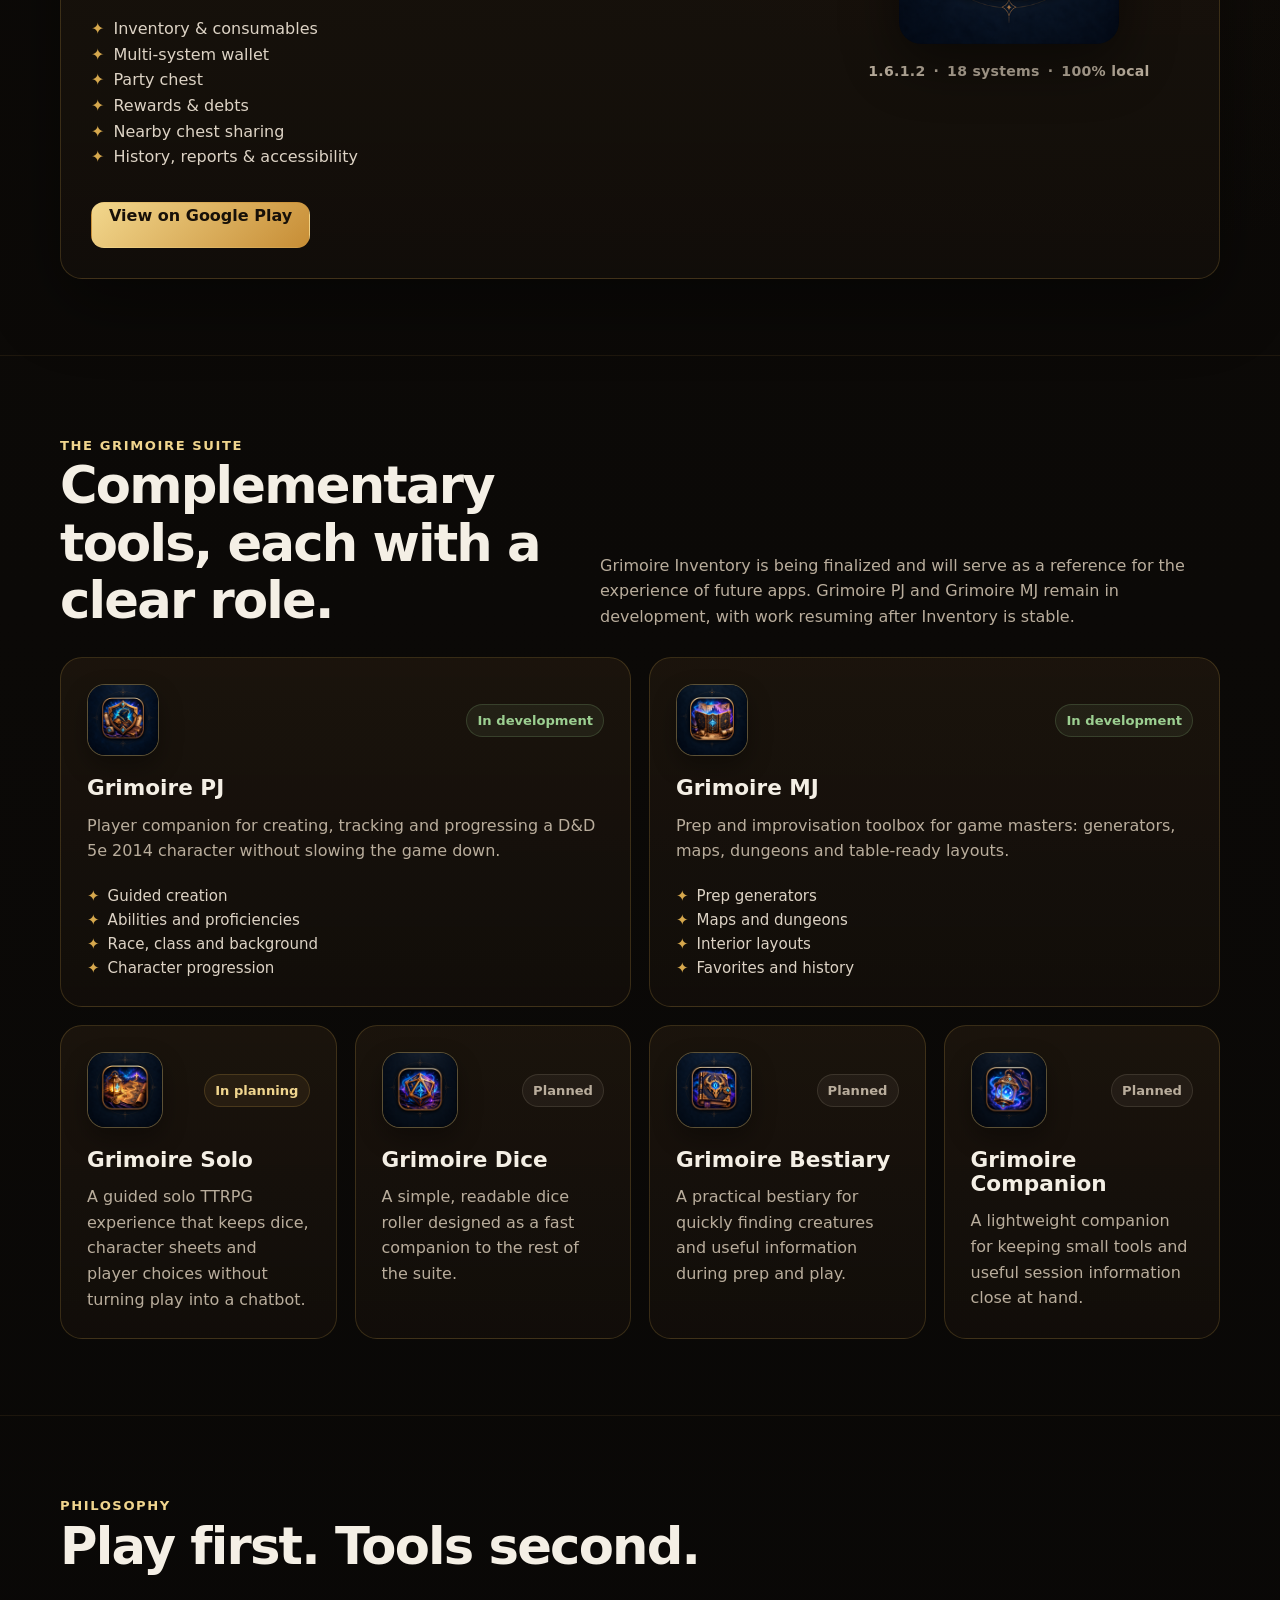
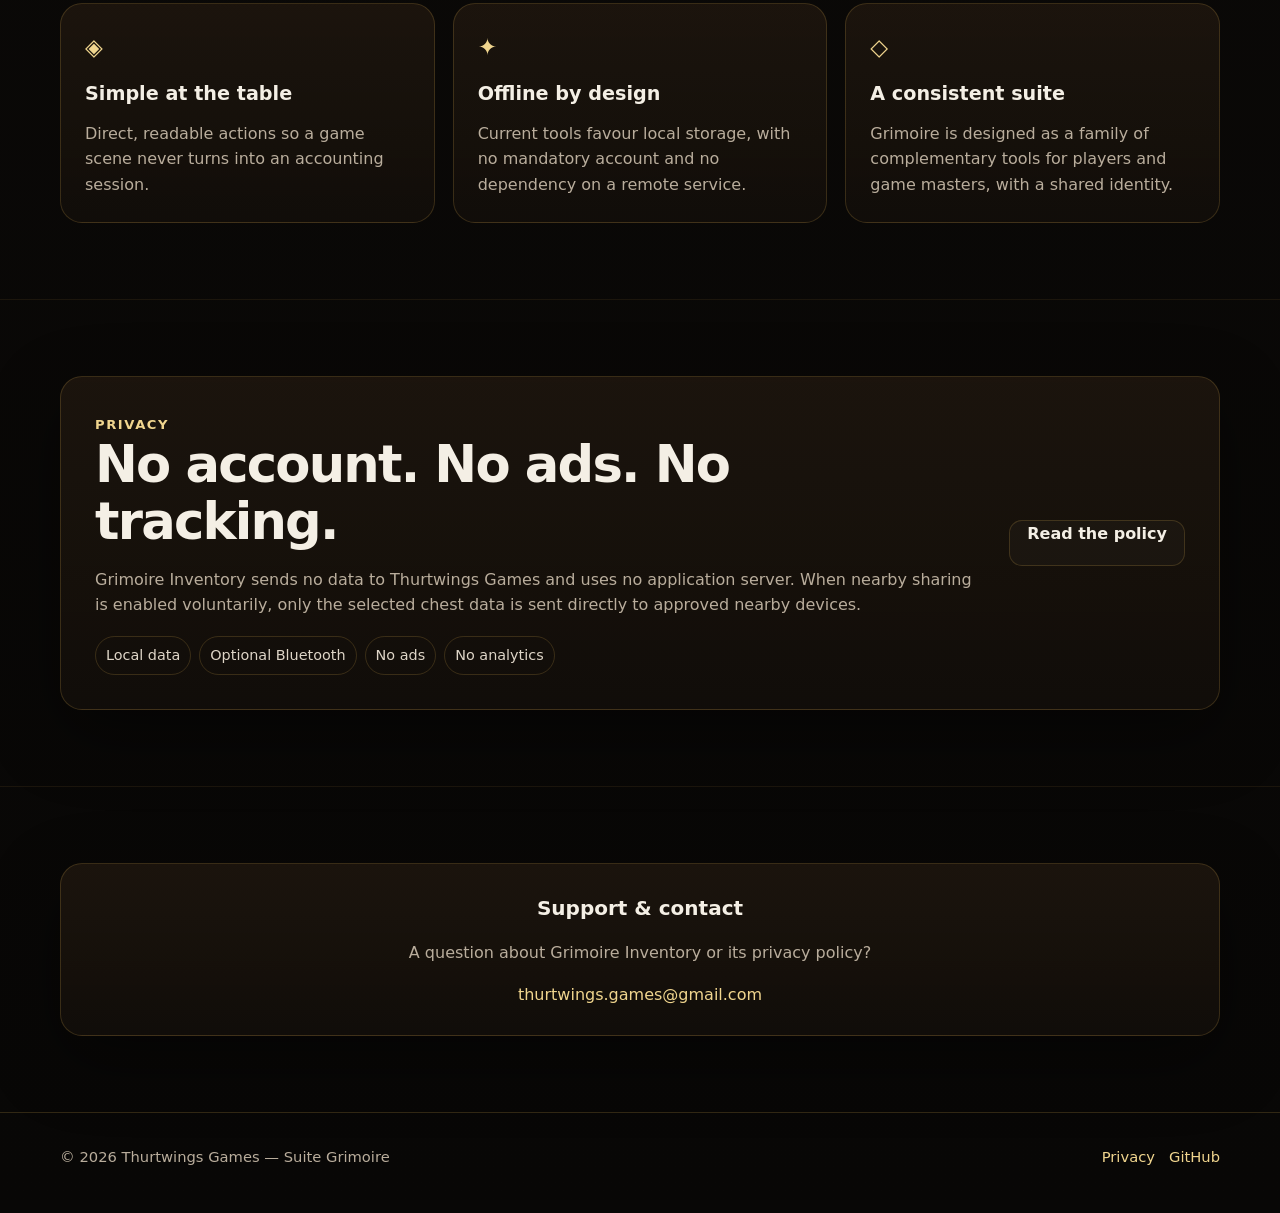
==== commit 89e51464: "fix(site): correct Spanish hero nesting and align suite roadmap" ====
--- a/index.html
+++ b/index.html
@@ -1 +1 @@
-<!doctype html><html lang="fr"><head><meta charset="utf-8"><meta name="viewport" content="width=device-width, initial-scale=1"><meta name="theme-color" content="#0c0a08"><meta name="description" content="Site officiel de Thurtwings Games et de la suite Grimoire : outils simples, hors ligne et pensés pour le jeu de rôle sur table."><meta property="og:type" content="website"><meta property="og:title" content="Thurtwings Games — Suite Grimoire"><meta property="og:description" content="Des outils de JDR simples, hors ligne et pensés pour rester autour de la table."><meta property="og:url" content="https://thurtwings.github.io/Grimoire_Administratif/"><meta property="og:image" content="https://thurtwings.github.io/Grimoire_Administratif/assets/grimoire-suite/inventory-320.png"><meta name="twitter:card" content="summary"><meta name="twitter:title" content="Thurtwings Games — Suite Grimoire"><meta name="twitter:description" content="Des outils de JDR simples, hors ligne et pensés pour rester autour de la table."><meta name="twitter:image" content="https://thurtwings.github.io/Grimoire_Administratif/assets/grimoire-suite/inventory-320.png"><link rel="icon" type="image/png" href="./assets/grimoire-suite/inventory-320.png"><link rel="apple-touch-icon" href="./assets/grimoire-suite/inventory-320.png"><title>Thurtwings Games — Suite Grimoire</title><link rel="stylesheet" href="./styles.css?v=20261003-1"></head><body><header class="site-header"><div class="site-shell nav"><a class="brand" href="./index.html" aria-label="Accueil Thurtwings Games"><span class="brand-mark">✦</span><span>Thurtwings Games</span></a><div class="nav-actions"><a class="nav-link" href="#grimoire-bourse" data-lang="fr">Grimoire Inventaire</a><a class="nav-link" href="#grimoire-bourse" data-lang="es">Grimoire Inventario</a><a class="nav-link" href="#grimoire-bourse" data-lang="en">Grimoire Inventory</a><a class="nav-link" href="#suite" data-lang="fr">La suite</a><a class="nav-link" href="#suite" data-lang="es">La suite</a><a class="nav-link" href="#suite" data-lang="en">The suite</a><a class="nav-link" href="#privacy" data-lang="fr">Confidentialité</a><a class="nav-link" href="#privacy" data-lang="es">Privacidad</a><a class="nav-link" href="#privacy" data-lang="en">Privacy</a><button class="lang-button active" type="button" data-set-lang="fr" aria-label="Afficher le site en français">FR</button><button class="lang-button" type="button" data-set-lang="en" aria-label="Display the site in English">EN</button><button class="lang-button" type="button" data-set-lang="es" aria-label="Mostrar el sitio en español">ES</button></div></div></header><main><section class="hero"><div class="site-shell hero-grid"><div class="hero-copy-block"><span class="eyebrow">Suite Grimoire</span><div data-lang="fr"><h1>Des outils de JDR qui restent à leur place&nbsp;: autour de la table.</h1><p class="hero-copy">La suite Grimoire rassemble des outils simples, durables et pensés pour accompagner la partie sans la remplacer. Pas de compte obligatoire, pas de publicité, pas de distraction inutile.</p><div class="hero-actions"><a class="button primary" href="#grimoire-bourse">Découvrir Grimoire Inventaire</a><a class="button secondary" href="#suite">Voir toute la suite</a></div><div data-lang="es"><h1>Herramientas de rol que se quedan donde deben: en la mesa.</h1><p class="hero-copy">La suite Grimoire reúne herramientas sencillas y duraderas, pensadas para acompañar tus partidas sin sustituirlas. Sin cuentas obligatorias, sin anuncios y sin distracciones innecesarias.</p><div class="hero-actions"><a class="button primary" href="#grimoire-bourse">Descubrir Grimoire Inventario</a><a class="button secondary" href="#suite">Explorar la suite</a></div></div></div><div data-lang="en"><h1>Tabletop RPG tools that stay where they belong: at the table.</h1><p class="hero-copy">The Grimoire suite brings together simple, durable tools designed to support play without getting in the way. No mandatory account, no ads, no unnecessary distraction.</p><div class="hero-actions"><a class="button primary" href="#grimoire-bourse">Discover Grimoire Inventory</a><a class="button secondary" href="#suite">Explore the suite</a></div></div></div><div class="hero-art" aria-hidden="true"><img class="hero-app hero-app-main" src="./assets/grimoire-suite/inventory-320.png" alt=""><img class="hero-app hero-app-left" src="./assets/grimoire-suite/pj-320.png" alt=""><img class="hero-app hero-app-right" src="./assets/grimoire-suite/mj-320.png" alt=""></div></div></section><section class="section" id="grimoire-bourse"><span id="grimoire-inventaire"></span><div class="site-shell"><div class="section-intro"><div><span class="eyebrow" data-lang="fr">Application actuelle</span><span class="eyebrow" data-lang="es">Aplicación actual</span><span class="eyebrow" data-lang="en">Current app</span><h2 data-lang="fr">Grimoire Inventaire</h2><h2 data-lang="es">Grimoire Inventario</h2><h2 data-lang="en">Grimoire Inventory</h2></div><p data-lang="fr">Inventaire, bourse et coffre de groupe pour tes parties de JDR, avec partage local volontaire à proximité.</p><p data-lang="es">Inventario, monedero y cofre de grupo para tus partidas de rol, con opción de compartirlo localmente con dispositivos cercanos.</p><p data-lang="en">Inventory, wallet and party chest tools for tabletop RPGs, with optional local nearby sharing.</p></div><article class="app-card"><div><div class="app-title-row"><h3 data-lang="fr">Les possessions du personnage, sans ralentir la partie</h3><h3 data-lang="es">Las posesiones de tu personaje, sin frenar la partida</h3><h3 data-lang="en">Character possessions without slowing down play</h3><span class="status" data-lang="fr">Version 1.6.1.2 prête pour les tests</span><span class="status" data-lang="es">Versión 1.6.1.2 lista para pruebas</span><span class="status" data-lang="en">Version 1.6.1.2 ready for testing</span></div><p data-lang="fr">Grimoire Inventaire réunit objets, quantités, bourse, coffre de groupe, récompenses et dettes dans une application locale pensée pour une utilisation rapide à la table. La version 1.6.1.2, intégrée au projet et en attente de publication sur Google Play, propose 18 systèmes monétaires, des thèmes génériques par genre, le français, l'anglais et l'espagnol, ainsi que le partage volontaire du coffre à proximité via Bluetooth, sans compte, Internet ni cloud.</p><p data-lang="es">Grimoire Inventario reúne objetos, cantidades, monedero, cofre de grupo, recompensas y deudas en una aplicación local diseñada para usarse rápidamente durante la partida. La versión 1.6.1.2 está integrada en el proyecto y pendiente de publicación en Google Play. Incluye 18 sistemas monetarios, temas visuales genéricos según el género, francés, inglés y español, y la opción de compartir el cofre mediante Bluetooth con dispositivos cercanos, sin cuenta, Internet ni nube.</p><p data-lang="en">Grimoire Inventory brings together items, quantities, wallets, party chests, rewards and debts in a local app designed for quick use at the table. Version 1.6.1.2 is merged into the project and awaiting Google Play publication. It includes 18 currency systems, genre-based visual themes, French, English and Spanish, and optional nearby chest sharing over Bluetooth, with no account, Internet connection or cloud service.</p><div class="system-summary" data-lang="fr"><strong>18 systèmes monétaires intégrés en 1.6.1.2</strong><span>D&amp;D Basic · AD&amp;D 1e / 2e · D&amp;D 3.x / 4e / 5e · Pathfinder 1e / 2e · WFRP 4e · Shadowdark · L'Œil noir 5e · RuneQuest · Dragonbane · Forbidden Lands · Shadowrun · Traveller · Fallout · Cyberpunk RED</span></div><div class="system-summary" data-lang="es"><strong>18 sistemas monetarios incluidos en la versión 1.6.1.2</strong><span>D&amp;D Basic · AD&amp;D 1e / 2e · D&amp;D 3.x / 4e / 5e · Pathfinder 1e / 2e · WFRP 4e · Shadowdark · El Ojo Oscuro 5e · RuneQuest · Dragonbane · Forbidden Lands · Shadowrun · Traveller · Fallout · Cyberpunk RED</span></div><div class="system-summary" data-lang="en"><strong>18 currency systems included in 1.6.1.2</strong><span>D&amp;D Basic · AD&amp;D 1e / 2e · D&amp;D 3.x / 4e / 5e · Pathfinder 1e / 2e · WFRP 4e · Shadowdark · The Dark Eye 5e · RuneQuest · Dragonbane · Forbidden Lands · Shadowrun · Traveller · Fallout · Cyberpunk RED</span></div><ul class="feature-list" data-lang="fr"><li>Inventaire & consommables</li><li>Bourse multi-système</li><li>Coffre de groupe</li><li>Récompenses & dettes</li><li>Partage du coffre à proximité</li><li>Historique, rapports & accessibilité</li></ul><ul class="feature-list" data-lang="es"><li>Inventario y consumibles</li><li>Monedero multijuego</li><li>Cofre de grupo</li><li>Recompensas y deudas</li><li>Compartir el cofre con dispositivos cercanos</li><li>Historial, informes y accesibilidad</li></ul><ul class="feature-list" data-lang="en"><li>Inventory & consumables</li><li>Multi-system wallet</li><li>Party chest</li><li>Rewards & debts</li><li>Nearby chest sharing</li><li>History, reports & accessibility</li></ul><div class="hero-actions"><a class="button primary" href="https://play.google.com/store/apps/details?id=com.thurtwings.grimoire.money" data-lang="fr">Voir sur Google Play</a><a class="button primary" href="https://play.google.com/store/apps/details?id=com.thurtwings.grimoire.money" data-lang="es">Ver en Google Play</a><a class="button primary" href="https://play.google.com/store/apps/details?id=com.thurtwings.grimoire.money" data-lang="en">View on Google Play</a></div></div><div class="app-visual"><img class="app-icon" src="./assets/grimoire-suite/inventory-320.png" alt="Icône de Grimoire Inventaire"><div class="app-visual-meta"><span>1.6.1.2</span><span>·</span><span data-lang="fr">18 systèmes</span><span data-lang="es">18 sistemas</span><span data-lang="en">18 systems</span><span>·</span><span data-lang="fr">100 % local</span><span data-lang="es">100 % local</span><span data-lang="en">100% local</span></div></div></article></div></section><section class="section" id="suite"><div class="site-shell"><div class="section-intro"><div><span class="eyebrow" data-lang="fr">La suite Grimoire</span><span class="eyebrow" data-lang="es">La suite Grimoire</span><span class="eyebrow" data-lang="en">The Grimoire suite</span><h2 data-lang="fr">Des outils complémentaires, chacun à sa place.</h2><h2 data-lang="es">Herramientas complementarias, cada una con su función.</h2><h2 data-lang="en">Complementary tools, each with a clear role.</h2></div><p data-lang="fr">Grimoire Inventaire est l'application actuellement en test. Grimoire PJ et Grimoire MJ sont en développement ; les autres outils ci-dessous font partie de la vision de la suite et seront précisés au fil du projet.</p><p data-lang="es">Grimoire Inventario es la aplicación actualmente en pruebas. Grimoire PJ y Grimoire MJ están en desarrollo; las demás herramientas forman parte de la visión de la suite y se definirán conforme avance el proyecto.</p><p data-lang="en">Grimoire Inventory is the app currently in testing. Grimoire PJ and Grimoire MJ are in development; the other tools below are part of the suite vision and will be refined as the project evolves.</p></div><div class="suite-grid suite-grid-featured"><article class="suite-card suite-card-featured"><div class="suite-card-top"><img class="suite-icon suite-icon-featured" src="./assets/grimoire-suite/pj-320.png" alt="Icône de Grimoire PJ"><span class="status status-dev" data-lang="fr">En développement</span><span class="status status-dev" data-lang="es">En desarrollo</span><span class="status status-dev" data-lang="en">In development</span></div><h3>Grimoire PJ</h3><p data-lang="fr">Assistant joueur pour créer, suivre et faire progresser un personnage D&amp;D 5e 2014 sans alourdir la partie.</p><p data-lang="es">Asistente para crear, gestionar y desarrollar personajes de D&amp;D 5.ª edición (2014) sin ralentizar la partida.</p><p data-lang="en">Player companion for creating, tracking and progressing a D&amp;D 5e 2014 character without slowing the game down.</p><ul class="suite-points" data-lang="fr"><li>Création guidée</li><li>Caractéristiques et maîtrises</li><li>Peuple, classe et historique</li><li>Progression du personnage</li></ul><ul class="suite-points" data-lang="es"><li>Creación guiada</li><li>Características y competencias</li><li>Especie, clase y trasfondo</li><li>Progresión del personaje</li></ul><ul class="suite-points" data-lang="en"><li>Guided creation</li><li>Abilities and proficiencies</li><li>Race, class and background</li><li>Character progression</li></ul></article><article class="suite-card suite-card-featured"><div class="suite-card-top"><img class="suite-icon suite-icon-featured" src="./assets/grimoire-suite/mj-320.png" alt="Icône de Grimoire MJ"><span class="status status-dev" data-lang="fr">En développement</span><span class="status status-dev" data-lang="es">En desarrollo</span><span class="status status-dev" data-lang="en">In development</span></div><h3>Grimoire MJ</h3><p data-lang="fr">Boîte à outils de préparation et d'improvisation pour meneur de jeu : générateurs, cartes, donjons et plans utilisables à la table.</p><p data-lang="es">Herramientas de preparación e improvisación para directores de juego: generadores, mapas, mazmorras y planos listos para usar en la mesa.</p><p data-lang="en">Prep and improvisation toolbox for game masters: generators, maps, dungeons and table-ready layouts.</p><ul class="suite-points" data-lang="fr"><li>Générateurs de préparation</li><li>Cartes et donjons</li><li>Plans intérieurs</li><li>Favoris et historique</li></ul><ul class="suite-points" data-lang="es"><li>Generadores para preparar partidas</li><li>Mapas y mazmorras</li><li>Planos de interiores</li><li>Favoritos e historial</li></ul><ul class="suite-points" data-lang="en"><li>Prep generators</li><li>Maps and dungeons</li><li>Interior layouts</li><li>Favorites and history</li></ul></article></div><div class="suite-grid suite-grid-compact"><article class="suite-card suite-card-compact"><div class="suite-card-top"><img class="suite-icon suite-icon-compact" src="./assets/grimoire-suite/solo-320.png" alt="Icône de Grimoire Solo"><span class="status status-planning" data-lang="fr">En réflexion</span><span class="status status-planning" data-lang="es">En fase de concepto</span><span class="status status-planning" data-lang="en">In planning</span></div><h3>Grimoire Solo</h3><p data-lang="fr">Une expérience de JDR solo guidée qui conserve les dés, la fiche et les choix de jeu sans transformer la partie en chatbot.</p><p data-lang="es">Una experiencia guiada de rol en solitario que conserva los dados, la ficha y las decisiones del jugador sin convertir la partida en un chatbot.</p><p data-lang="en">A guided solo TTRPG experience that keeps dice, character sheets and player choices without turning play into a chatbot.</p></article><article class="suite-card suite-card-compact"><div class="suite-card-top"><img class="suite-icon suite-icon-compact" src="./assets/grimoire-suite/dice-320.png" alt="Icône de Grimoire Dice"><span class="status status-planned" data-lang="fr">À venir</span><span class="status status-planned" data-lang="es">Próximamente</span><span class="status status-planned" data-lang="en">Planned</span></div><h3>Grimoire Dice</h3><p data-lang="fr">Un lanceur de dés simple et lisible, pensé comme un complément rapide aux autres outils de la suite.</p><p data-lang="es">Un lanzador de dados sencillo y legible, pensado para complementar rápidamente las demás herramientas de la suite.</p><p data-lang="en">A simple, readable dice roller designed as a fast companion to the rest of the suite.</p></article><article class="suite-card suite-card-compact"><div class="suite-card-top"><img class="suite-icon suite-icon-compact" src="./assets/grimoire-suite/bestiary-320.png" alt="Icône de Grimoire Bestiary"><span class="status status-planned" data-lang="fr">À venir</span><span class="status status-planned" data-lang="es">Próximamente</span><span class="status status-planned" data-lang="en">Planned</span></div><h3>Grimoire Bestiary</h3><p data-lang="fr">Un bestiaire pratique pour retrouver rapidement les créatures et les informations utiles en préparation comme en session.</p><p data-lang="es">Un bestiario práctico para encontrar criaturas e información útil al preparar y dirigir partidas.</p><p data-lang="en">A practical bestiary for quickly finding creatures and useful information during prep and play.</p></article><article class="suite-card suite-card-compact"><div class="suite-card-top"><img class="suite-icon suite-icon-compact" src="./assets/grimoire-suite/companion-320.png" alt="Icône de Grimoire Companion"><span class="status status-planned" data-lang="fr">À venir</span><span class="status status-planned" data-lang="es">Próximamente</span><span class="status status-planned" data-lang="en">Planned</span></div><h3>Grimoire Companion</h3><p data-lang="fr">Un compagnon léger pour centraliser de petits outils et informations utiles pendant la partie.</p><p data-lang="es">Un asistente ligero para reunir pequeñas herramientas e información útil durante la partida.</p><p data-lang="en">A lightweight companion for keeping small tools and useful session information close at hand.</p></article></div></div></section><section class="section"><div class="site-shell"><div class="section-intro"><div><span class="eyebrow" data-lang="fr">Philosophie</span><span class="eyebrow" data-lang="es">Filosofía</span><span class="eyebrow" data-lang="en">Philosophy</span><h2 data-lang="fr">Le jeu d'abord. L'outil ensuite.</h2><h2 data-lang="es">Primero el juego. Después la herramienta.</h2><h2 data-lang="en">Play first. Tools second.</h2></div></div><div class="grid-3"><article class="feature-card"><span class="mini-icon">◈</span><h3 data-lang="fr">Simple en session</h3><h3 data-lang="es">Fácil de usar durante la partida</h3><h3 data-lang="en">Simple at the table</h3><p data-lang="fr">Des actions directes et lisibles pour ne pas transformer une scène de jeu en séance de comptabilité.</p><p data-lang="es">Acciones directas y claras para que una escena de juego no se convierta en una sesión de contabilidad.</p><p data-lang="en">Direct, readable actions so a game scene never turns into an accounting session.</p></article><article class="feature-card"><span class="mini-icon">✦</span><h3 data-lang="fr">Hors ligne par choix</h3><h3 data-lang="es">Sin conexión por elección</h3><h3 data-lang="en">Offline by design</h3><p data-lang="fr">Les outils actuels privilégient le stockage local, sans compte obligatoire ni dépendance à un service distant.</p><p data-lang="es">Las herramientas actuales priorizan el almacenamiento local, sin cuentas obligatorias ni dependencia de servicios remotos.</p><p data-lang="en">Current tools favour local storage, with no mandatory account and no dependency on a remote service.</p></article><article class="feature-card"><span class="mini-icon">◇</span><h3 data-lang="fr">Suite cohérente</h3><h3 data-lang="es">Una suite coherente</h3><h3 data-lang="en">A consistent suite</h3><p data-lang="fr">Grimoire est pensé comme une famille d'outils complémentaires pour joueurs et meneurs, avec une identité commune.</p><p data-lang="es">Grimoire está concebida como una familia de herramientas complementarias para jugadores y directores de juego, con una identidad compartida.</p><p data-lang="en">Grimoire is designed as a family of complementary tools for players and game masters, with a shared identity.</p></article></div></div></section><section class="section" id="privacy"><div class="site-shell"><article class="privacy-card"><div><span class="eyebrow" data-lang="fr">Vie privée</span><span class="eyebrow" data-lang="es">Privacidad</span><span class="eyebrow" data-lang="en">Privacy</span><h2 data-lang="fr">Sans compte. Sans pub. Sans tracking.</h2><h2 data-lang="es">Sin cuenta. Sin anuncios. Sin seguimiento.</h2><h2 data-lang="en">No account. No ads. No tracking.</h2><p data-lang="fr">Grimoire Inventaire n'envoie aucune donnée à Thurtwings Games et n'utilise pas de serveur applicatif. Le partage à proximité, lorsqu'il est activé volontairement, transmet uniquement les données du coffre sélectionné directement aux appareils proches autorisés.</p><p data-lang="es">Grimoire Inventario no envía datos a Thurtwings Games ni utiliza servidores de la aplicación. Si activas voluntariamente el intercambio cercano, solo se transmiten los datos del cofre seleccionado directamente a los dispositivos cercanos autorizados.</p><p data-lang="en">Grimoire Inventory sends no data to Thurtwings Games and uses no application server. When nearby sharing is enabled voluntarily, only the selected chest data is sent directly to approved nearby devices.</p><div class="privacy-points"><span class="chip" data-lang="fr">Données locales</span><span class="chip" data-lang="es">Datos locales</span><span class="chip" data-lang="en">Local data</span><span class="chip" data-lang="fr">Bluetooth volontaire</span><span class="chip" data-lang="es">Bluetooth opcional</span><span class="chip" data-lang="en">Optional Bluetooth</span><span class="chip" data-lang="fr">Aucune publicité</span><span class="chip" data-lang="es">Sin publicidad</span><span class="chip" data-lang="en">No ads</span><span class="chip" data-lang="fr">Aucun analytics</span><span class="chip" data-lang="es">Sin analíticas</span><span class="chip" data-lang="en">No analytics</span></div></div><a class="button secondary" href="./legal/grimoire-bourse/privacy-policy.html" data-lang="fr">Lire la politique</a><a class="button secondary" href="./legal/grimoire-bourse/privacy-policy.html" data-lang="es">Leer la política (FR/EN)</a><a class="button secondary" href="./legal/grimoire-bourse/privacy-policy.html#en" data-lang="en">Read the policy</a></article></div></section><section class="section" id="contact"><div class="site-shell"><article class="support-card"><strong data-lang="fr">Support & contact</strong><strong data-lang="es">Soporte y contacto</strong><strong data-lang="en">Support & contact</strong><p data-lang="fr">Une question sur Grimoire Inventaire ou sa politique de confidentialité&nbsp;?</p><p data-lang="es">¿Tienes alguna pregunta sobre Grimoire Inventario o su política de privacidad?</p><p data-lang="en">A question about Grimoire Inventory or its privacy policy?</p><a href="mailto:thurtwings.games@gmail.com">thurtwings.games@gmail.com</a></article></div></section></main><footer class="site-footer"><div class="site-shell footer-row"><span>© 2026 Thurtwings Games — Suite Grimoire</span><div class="footer-links"><a href="./legal/grimoire-bourse/privacy-policy.html" data-lang="fr">Confidentialité</a><a href="./legal/grimoire-bourse/privacy-policy.html" data-lang="es">Privacidad</a><a href="./legal/grimoire-bourse/privacy-policy.html#en" data-lang="en">Privacy</a><a href="https://github.com/Thurtwings/Grimoire_Administratif">GitHub</a></div></div></footer><script>const buttons=document.querySelectorAll('[data-set-lang]');const setLanguage=(lang)=>{document.body.classList.toggle('lang-en',lang==='en');document.body.classList.toggle('lang-es',lang==='es');document.documentElement.lang=lang;buttons.forEach((button)=>{const active=button.dataset.setLang===lang;button.classList.toggle('active',active);button.setAttribute('aria-pressed',String(active));});localStorage.setItem('grimoire-lang',lang);};buttons.forEach((button)=>button.addEventListener('click',()=>setLanguage(button.dataset.setLang)));const saved=localStorage.getItem('grimoire-lang');const detected=(navigator.language||'fr').toLowerCase().slice(0,2);const initial=['fr','en','es'].includes(saved)?saved:(['fr','en','es'].includes(detected)?detected:'en');setLanguage(initial);</script></body></html>+<!doctype html><html lang="fr"><head><meta charset="utf-8"><meta name="viewport" content="width=device-width, initial-scale=1"><meta name="theme-color" content="#0c0a08"><meta name="description" content="Site officiel de Thurtwings Games et de la suite Grimoire : outils simples, hors ligne et pensés pour le jeu de rôle sur table."><meta property="og:type" content="website"><meta property="og:title" content="Thurtwings Games — Suite Grimoire"><meta property="og:description" content="Des outils de JDR simples, hors ligne et pensés pour rester autour de la table."><meta property="og:url" content="https://thurtwings.github.io/Grimoire_Administratif/"><meta property="og:image" content="https://thurtwings.github.io/Grimoire_Administratif/assets/grimoire-suite/inventory-320.png"><meta name="twitter:card" content="summary"><meta name="twitter:title" content="Thurtwings Games — Suite Grimoire"><meta name="twitter:description" content="Des outils de JDR simples, hors ligne et pensés pour rester autour de la table."><meta name="twitter:image" content="https://thurtwings.github.io/Grimoire_Administratif/assets/grimoire-suite/inventory-320.png"><link rel="icon" type="image/png" href="./assets/grimoire-suite/inventory-320.png"><link rel="apple-touch-icon" href="./assets/grimoire-suite/inventory-320.png"><title>Thurtwings Games — Suite Grimoire</title><link rel="stylesheet" href="./styles.css?v=20261003-1"></head><body><header class="site-header"><div class="site-shell nav"><a class="brand" href="./index.html" aria-label="Accueil Thurtwings Games"><span class="brand-mark">✦</span><span>Thurtwings Games</span></a><div class="nav-actions"><a class="nav-link" href="#grimoire-bourse" data-lang="fr">Grimoire Inventaire</a><a class="nav-link" href="#grimoire-bourse" data-lang="es">Grimoire Inventario</a><a class="nav-link" href="#grimoire-bourse" data-lang="en">Grimoire Inventory</a><a class="nav-link" href="#suite" data-lang="fr">La suite</a><a class="nav-link" href="#suite" data-lang="es">La suite</a><a class="nav-link" href="#suite" data-lang="en">The suite</a><a class="nav-link" href="#privacy" data-lang="fr">Confidentialité</a><a class="nav-link" href="#privacy" data-lang="es">Privacidad</a><a class="nav-link" href="#privacy" data-lang="en">Privacy</a><button class="lang-button active" type="button" data-set-lang="fr" aria-label="Afficher le site en français">FR</button><button class="lang-button" type="button" data-set-lang="en" aria-label="Display the site in English">EN</button><button class="lang-button" type="button" data-set-lang="es" aria-label="Mostrar el sitio en español">ES</button></div></div></header><main><section class="hero"><div class="site-shell hero-grid"><div class="hero-copy-block"><span class="eyebrow">Suite Grimoire</span><div data-lang="fr"><h1>Des outils de JDR qui restent à leur place&nbsp;: autour de la table.</h1><p class="hero-copy">La suite Grimoire rassemble des outils simples, durables et pensés pour accompagner la partie sans la remplacer. Pas de compte obligatoire, pas de publicité, pas de distraction inutile.</p><div class="hero-actions"><a class="button primary" href="#grimoire-bourse">Découvrir Grimoire Inventaire</a><a class="button secondary" href="#suite">Voir toute la suite</a></div></div><div data-lang="es"><h1>Herramientas de rol que se quedan donde deben: en la mesa.</h1><p class="hero-copy">La suite Grimoire reúne herramientas sencillas y duraderas, pensadas para acompañar tus partidas sin sustituirlas. Sin cuentas obligatorias, sin anuncios y sin distracciones innecesarias.</p><div class="hero-actions"><a class="button primary" href="#grimoire-bourse">Descubrir Grimoire Inventario</a><a class="button secondary" href="#suite">Explorar la suite</a></div></div><div data-lang="en"><h1>Tabletop RPG tools that stay where they belong: at the table.</h1><p class="hero-copy">The Grimoire suite brings together simple, durable tools designed to support play without getting in the way. No mandatory account, no ads, no unnecessary distraction.</p><div class="hero-actions"><a class="button primary" href="#grimoire-bourse">Discover Grimoire Inventory</a><a class="button secondary" href="#suite">Explore the suite</a></div></div></div><div class="hero-art" aria-hidden="true"><img class="hero-app hero-app-main" src="./assets/grimoire-suite/inventory-320.png" alt=""><img class="hero-app hero-app-left" src="./assets/grimoire-suite/pj-320.png" alt=""><img class="hero-app hero-app-right" src="./assets/grimoire-suite/mj-320.png" alt=""></div></div></section><section class="section" id="grimoire-bourse"><span id="grimoire-inventaire"></span><div class="site-shell"><div class="section-intro"><div><span class="eyebrow" data-lang="fr">Application actuelle</span><span class="eyebrow" data-lang="es">Aplicación actual</span><span class="eyebrow" data-lang="en">Current app</span><h2 data-lang="fr">Grimoire Inventaire</h2><h2 data-lang="es">Grimoire Inventario</h2><h2 data-lang="en">Grimoire Inventory</h2></div><p data-lang="fr">Inventaire, bourse et coffre de groupe pour tes parties de JDR, avec partage local volontaire à proximité.</p><p data-lang="es">Inventario, monedero y cofre de grupo para tus partidas de rol, con opción de compartirlo localmente con dispositivos cercanos.</p><p data-lang="en">Inventory, wallet and party chest tools for tabletop RPGs, with optional local nearby sharing.</p></div><article class="app-card"><div><div class="app-title-row"><h3 data-lang="fr">Les possessions du personnage, sans ralentir la partie</h3><h3 data-lang="es">Las posesiones de tu personaje, sin frenar la partida</h3><h3 data-lang="en">Character possessions without slowing down play</h3><span class="status" data-lang="fr">Version 1.6.1.2 prête pour les tests</span><span class="status" data-lang="es">Versión 1.6.1.2 lista para pruebas</span><span class="status" data-lang="en">Version 1.6.1.2 ready for testing</span></div><p data-lang="fr">Grimoire Inventaire réunit objets, quantités, bourse, coffre de groupe, récompenses et dettes dans une application locale pensée pour une utilisation rapide à la table. La version 1.6.1.2, intégrée au projet et en attente de publication sur Google Play, propose 18 systèmes monétaires, des thèmes génériques par genre, le français, l'anglais et l'espagnol, ainsi que le partage volontaire du coffre à proximité via Bluetooth, sans compte, Internet ni cloud.</p><p data-lang="es">Grimoire Inventario reúne objetos, cantidades, monedero, cofre de grupo, recompensas y deudas en una aplicación local diseñada para usarse rápidamente durante la partida. La versión 1.6.1.2 está integrada en el proyecto y pendiente de publicación en Google Play. Incluye 18 sistemas monetarios, temas visuales genéricos según el género, francés, inglés y español, y la opción de compartir el cofre mediante Bluetooth con dispositivos cercanos, sin cuenta, Internet ni nube.</p><p data-lang="en">Grimoire Inventory brings together items, quantities, wallets, party chests, rewards and debts in a local app designed for quick use at the table. Version 1.6.1.2 is merged into the project and awaiting Google Play publication. It includes 18 currency systems, genre-based visual themes, French, English and Spanish, and optional nearby chest sharing over Bluetooth, with no account, Internet connection or cloud service.</p><div class="system-summary" data-lang="fr"><strong>18 systèmes monétaires intégrés en 1.6.1.2</strong><span>D&amp;D Basic · AD&amp;D 1e / 2e · D&amp;D 3.x / 4e / 5e · Pathfinder 1e / 2e · WFRP 4e · Shadowdark · L'Œil noir 5e · RuneQuest · Dragonbane · Forbidden Lands · Shadowrun · Traveller · Fallout · Cyberpunk RED</span></div><div class="system-summary" data-lang="es"><strong>18 sistemas monetarios incluidos en la versión 1.6.1.2</strong><span>D&amp;D Basic · AD&amp;D 1e / 2e · D&amp;D 3.x / 4e / 5e · Pathfinder 1e / 2e · WFRP 4e · Shadowdark · El Ojo Oscuro 5e · RuneQuest · Dragonbane · Forbidden Lands · Shadowrun · Traveller · Fallout · Cyberpunk RED</span></div><div class="system-summary" data-lang="en"><strong>18 currency systems included in 1.6.1.2</strong><span>D&amp;D Basic · AD&amp;D 1e / 2e · D&amp;D 3.x / 4e / 5e · Pathfinder 1e / 2e · WFRP 4e · Shadowdark · The Dark Eye 5e · RuneQuest · Dragonbane · Forbidden Lands · Shadowrun · Traveller · Fallout · Cyberpunk RED</span></div><ul class="feature-list" data-lang="fr"><li>Inventaire & consommables</li><li>Bourse multi-système</li><li>Coffre de groupe</li><li>Récompenses & dettes</li><li>Partage du coffre à proximité</li><li>Historique, rapports & accessibilité</li></ul><ul class="feature-list" data-lang="es"><li>Inventario y consumibles</li><li>Monedero multijuego</li><li>Cofre de grupo</li><li>Recompensas y deudas</li><li>Compartir el cofre con dispositivos cercanos</li><li>Historial, informes y accesibilidad</li></ul><ul class="feature-list" data-lang="en"><li>Inventory & consumables</li><li>Multi-system wallet</li><li>Party chest</li><li>Rewards & debts</li><li>Nearby chest sharing</li><li>History, reports & accessibility</li></ul><div class="hero-actions"><a class="button primary" href="https://play.google.com/store/apps/details?id=com.thurtwings.grimoire.money" data-lang="fr">Voir sur Google Play</a><a class="button primary" href="https://play.google.com/store/apps/details?id=com.thurtwings.grimoire.money" data-lang="es">Ver en Google Play</a><a class="button primary" href="https://play.google.com/store/apps/details?id=com.thurtwings.grimoire.money" data-lang="en">View on Google Play</a></div></div><div class="app-visual"><img class="app-icon" src="./assets/grimoire-suite/inventory-320.png" alt="Icône de Grimoire Inventaire"><div class="app-visual-meta"><span>1.6.1.2</span><span>·</span><span data-lang="fr">18 systèmes</span><span data-lang="es">18 sistemas</span><span data-lang="en">18 systems</span><span>·</span><span data-lang="fr">100 % local</span><span data-lang="es">100 % local</span><span data-lang="en">100% local</span></div></div></article></div></section><section class="section" id="suite"><div class="site-shell"><div class="section-intro"><div><span class="eyebrow" data-lang="fr">La suite Grimoire</span><span class="eyebrow" data-lang="es">La suite Grimoire</span><span class="eyebrow" data-lang="en">The Grimoire suite</span><h2 data-lang="fr">Des outils complémentaires, chacun à sa place.</h2><h2 data-lang="es">Herramientas complementarias, cada una con su función.</h2><h2 data-lang="en">Complementary tools, each with a clear role.</h2></div><p data-lang="fr">Grimoire Inventaire est en phase de finalisation et sert de référence pour l’expérience des prochaines applications. Grimoire PJ et Grimoire MJ restent en développement, mais leur reprise attendra la stabilisation d’Inventaire.</p><p data-lang="es">Grimoire Inventario está en fase de finalización y servirá como referencia para la experiencia de las próximas aplicaciones. Grimoire PJ y Grimoire MJ siguen en desarrollo y se retomarán cuando Inventario esté estabilizado.</p><p data-lang="en">Grimoire Inventory is being finalized and will serve as a reference for the experience of future apps. Grimoire PJ and Grimoire MJ remain in development, with work resuming after Inventory is stable.</p></div><div class="suite-grid suite-grid-featured"><article class="suite-card suite-card-featured"><div class="suite-card-top"><img class="suite-icon suite-icon-featured" src="./assets/grimoire-suite/pj-320.png" alt="Icône de Grimoire PJ"><span class="status status-dev" data-lang="fr">En développement</span><span class="status status-dev" data-lang="es">En desarrollo</span><span class="status status-dev" data-lang="en">In development</span></div><h3>Grimoire PJ</h3><p data-lang="fr">Assistant joueur pour créer, suivre et faire progresser un personnage D&amp;D 5e 2014 sans alourdir la partie.</p><p data-lang="es">Asistente para crear, gestionar y desarrollar personajes de D&amp;D 5.ª edición (2014) sin ralentizar la partida.</p><p data-lang="en">Player companion for creating, tracking and progressing a D&amp;D 5e 2014 character without slowing the game down.</p><ul class="suite-points" data-lang="fr"><li>Création guidée</li><li>Caractéristiques et maîtrises</li><li>Peuple, classe et historique</li><li>Progression du personnage</li></ul><ul class="suite-points" data-lang="es"><li>Creación guiada</li><li>Características y competencias</li><li>Especie, clase y trasfondo</li><li>Progresión del personaje</li></ul><ul class="suite-points" data-lang="en"><li>Guided creation</li><li>Abilities and proficiencies</li><li>Race, class and background</li><li>Character progression</li></ul></article><article class="suite-card suite-card-featured"><div class="suite-card-top"><img class="suite-icon suite-icon-featured" src="./assets/grimoire-suite/mj-320.png" alt="Icône de Grimoire MJ"><span class="status status-dev" data-lang="fr">En développement</span><span class="status status-dev" data-lang="es">En desarrollo</span><span class="status status-dev" data-lang="en">In development</span></div><h3>Grimoire MJ</h3><p data-lang="fr">Boîte à outils de préparation et d'improvisation pour meneur de jeu : générateurs, cartes, donjons et plans utilisables à la table.</p><p data-lang="es">Herramientas de preparación e improvisación para directores de juego: generadores, mapas, mazmorras y planos listos para usar en la mesa.</p><p data-lang="en">Prep and improvisation toolbox for game masters: generators, maps, dungeons and table-ready layouts.</p><ul class="suite-points" data-lang="fr"><li>Générateurs de préparation</li><li>Cartes et donjons</li><li>Plans intérieurs</li><li>Favoris et historique</li></ul><ul class="suite-points" data-lang="es"><li>Generadores para preparar partidas</li><li>Mapas y mazmorras</li><li>Planos de interiores</li><li>Favoritos e historial</li></ul><ul class="suite-points" data-lang="en"><li>Prep generators</li><li>Maps and dungeons</li><li>Interior layouts</li><li>Favorites and history</li></ul></article></div><div class="suite-grid suite-grid-compact"><article class="suite-card suite-card-compact"><div class="suite-card-top"><img class="suite-icon suite-icon-compact" src="./assets/grimoire-suite/solo-320.png" alt="Icône de Grimoire Solo"><span class="status status-planning" data-lang="fr">En réflexion</span><span class="status status-planning" data-lang="es">En fase de concepto</span><span class="status status-planning" data-lang="en">In planning</span></div><h3>Grimoire Solo</h3><p data-lang="fr">Une expérience de JDR solo guidée qui conserve les dés, la fiche et les choix de jeu sans transformer la partie en chatbot.</p><p data-lang="es">Una experiencia guiada de rol en solitario que conserva los dados, la ficha y las decisiones del jugador sin convertir la partida en un chatbot.</p><p data-lang="en">A guided solo TTRPG experience that keeps dice, character sheets and player choices without turning play into a chatbot.</p></article><article class="suite-card suite-card-compact"><div class="suite-card-top"><img class="suite-icon suite-icon-compact" src="./assets/grimoire-suite/dice-320.png" alt="Icône de Grimoire Dice"><span class="status status-planned" data-lang="fr">À venir</span><span class="status status-planned" data-lang="es">Próximamente</span><span class="status status-planned" data-lang="en">Planned</span></div><h3>Grimoire Dice</h3><p data-lang="fr">Un lanceur de dés simple et lisible, pensé comme un complément rapide aux autres outils de la suite.</p><p data-lang="es">Un lanzador de dados sencillo y legible, pensado para complementar rápidamente las demás herramientas de la suite.</p><p data-lang="en">A simple, readable dice roller designed as a fast companion to the rest of the suite.</p></article><article class="suite-card suite-card-compact"><div class="suite-card-top"><img class="suite-icon suite-icon-compact" src="./assets/grimoire-suite/bestiary-320.png" alt="Icône de Grimoire Bestiary"><span class="status status-planned" data-lang="fr">À venir</span><span class="status status-planned" data-lang="es">Próximamente</span><span class="status status-planned" data-lang="en">Planned</span></div><h3>Grimoire Bestiary</h3><p data-lang="fr">Un bestiaire pratique pour retrouver rapidement les créatures et les informations utiles en préparation comme en session.</p><p data-lang="es">Un bestiario práctico para encontrar criaturas e información útil al preparar y dirigir partidas.</p><p data-lang="en">A practical bestiary for quickly finding creatures and useful information during prep and play.</p></article><article class="suite-card suite-card-compact"><div class="suite-card-top"><img class="suite-icon suite-icon-compact" src="./assets/grimoire-suite/companion-320.png" alt="Icône de Grimoire Companion"><span class="status status-planned" data-lang="fr">À venir</span><span class="status status-planned" data-lang="es">Próximamente</span><span class="status status-planned" data-lang="en">Planned</span></div><h3>Grimoire Companion</h3><p data-lang="fr">Un compagnon léger pour centraliser de petits outils et informations utiles pendant la partie.</p><p data-lang="es">Un asistente ligero para reunir pequeñas herramientas e información útil durante la partida.</p><p data-lang="en">A lightweight companion for keeping small tools and useful session information close at hand.</p></article></div></div></section><section class="section"><div class="site-shell"><div class="section-intro"><div><span class="eyebrow" data-lang="fr">Philosophie</span><span class="eyebrow" data-lang="es">Filosofía</span><span class="eyebrow" data-lang="en">Philosophy</span><h2 data-lang="fr">Le jeu d'abord. L'outil ensuite.</h2><h2 data-lang="es">Primero el juego. Después la herramienta.</h2><h2 data-lang="en">Play first. Tools second.</h2></div></div><div class="grid-3"><article class="feature-card"><span class="mini-icon">◈</span><h3 data-lang="fr">Simple en session</h3><h3 data-lang="es">Fácil de usar durante la partida</h3><h3 data-lang="en">Simple at the table</h3><p data-lang="fr">Des actions directes et lisibles pour ne pas transformer une scène de jeu en séance de comptabilité.</p><p data-lang="es">Acciones directas y claras para que una escena de juego no se convierta en una sesión de contabilidad.</p><p data-lang="en">Direct, readable actions so a game scene never turns into an accounting session.</p></article><article class="feature-card"><span class="mini-icon">✦</span><h3 data-lang="fr">Hors ligne par choix</h3><h3 data-lang="es">Sin conexión por elección</h3><h3 data-lang="en">Offline by design</h3><p data-lang="fr">Les outils actuels privilégient le stockage local, sans compte obligatoire ni dépendance à un service distant.</p><p data-lang="es">Las herramientas actuales priorizan el almacenamiento local, sin cuentas obligatorias ni dependencia de servicios remotos.</p><p data-lang="en">Current tools favour local storage, with no mandatory account and no dependency on a remote service.</p></article><article class="feature-card"><span class="mini-icon">◇</span><h3 data-lang="fr">Suite cohérente</h3><h3 data-lang="es">Una suite coherente</h3><h3 data-lang="en">A consistent suite</h3><p data-lang="fr">Grimoire est pensé comme une famille d'outils complémentaires pour joueurs et meneurs, avec une identité commune.</p><p data-lang="es">Grimoire está concebida como una familia de herramientas complementarias para jugadores y directores de juego, con una identidad compartida.</p><p data-lang="en">Grimoire is designed as a family of complementary tools for players and game masters, with a shared identity.</p></article></div></div></section><section class="section" id="privacy"><div class="site-shell"><article class="privacy-card"><div><span class="eyebrow" data-lang="fr">Vie privée</span><span class="eyebrow" data-lang="es">Privacidad</span><span class="eyebrow" data-lang="en">Privacy</span><h2 data-lang="fr">Sans compte. Sans pub. Sans tracking.</h2><h2 data-lang="es">Sin cuenta. Sin anuncios. Sin seguimiento.</h2><h2 data-lang="en">No account. No ads. No tracking.</h2><p data-lang="fr">Grimoire Inventaire n'envoie aucune donnée à Thurtwings Games et n'utilise pas de serveur applicatif. Le partage à proximité, lorsqu'il est activé volontairement, transmet uniquement les données du coffre sélectionné directement aux appareils proches autorisés.</p><p data-lang="es">Grimoire Inventario no envía datos a Thurtwings Games ni utiliza servidores de la aplicación. Si activas voluntariamente el intercambio cercano, solo se transmiten los datos del cofre seleccionado directamente a los dispositivos cercanos autorizados.</p><p data-lang="en">Grimoire Inventory sends no data to Thurtwings Games and uses no application server. When nearby sharing is enabled voluntarily, only the selected chest data is sent directly to approved nearby devices.</p><div class="privacy-points"><span class="chip" data-lang="fr">Données locales</span><span class="chip" data-lang="es">Datos locales</span><span class="chip" data-lang="en">Local data</span><span class="chip" data-lang="fr">Bluetooth volontaire</span><span class="chip" data-lang="es">Bluetooth opcional</span><span class="chip" data-lang="en">Optional Bluetooth</span><span class="chip" data-lang="fr">Aucune publicité</span><span class="chip" data-lang="es">Sin publicidad</span><span class="chip" data-lang="en">No ads</span><span class="chip" data-lang="fr">Aucun analytics</span><span class="chip" data-lang="es">Sin analíticas</span><span class="chip" data-lang="en">No analytics</span></div></div><a class="button secondary" href="./legal/grimoire-bourse/privacy-policy.html" data-lang="fr">Lire la politique</a><a class="button secondary" href="./legal/grimoire-bourse/privacy-policy.html" data-lang="es">Leer la política (FR/EN)</a><a class="button secondary" href="./legal/grimoire-bourse/privacy-policy.html#en" data-lang="en">Read the policy</a></article></div></section><section class="section" id="contact"><div class="site-shell"><article class="support-card"><strong data-lang="fr">Support & contact</strong><strong data-lang="es">Soporte y contacto</strong><strong data-lang="en">Support & contact</strong><p data-lang="fr">Une question sur Grimoire Inventaire ou sa politique de confidentialité&nbsp;?</p><p data-lang="es">¿Tienes alguna pregunta sobre Grimoire Inventario o su política de privacidad?</p><p data-lang="en">A question about Grimoire Inventory or its privacy policy?</p><a href="mailto:thurtwings.games@gmail.com">thurtwings.games@gmail.com</a></article></div></section></main><footer class="site-footer"><div class="site-shell footer-row"><span>© 2026 Thurtwings Games — Suite Grimoire</span><div class="footer-links"><a href="./legal/grimoire-bourse/privacy-policy.html" data-lang="fr">Confidentialité</a><a href="./legal/grimoire-bourse/privacy-policy.html" data-lang="es">Privacidad</a><a href="./legal/grimoire-bourse/privacy-policy.html#en" data-lang="en">Privacy</a><a href="https://github.com/Thurtwings/Grimoire_Administratif">GitHub</a></div></div></footer><script>const buttons=document.querySelectorAll('[data-set-lang]');const setLanguage=(lang)=>{document.body.classList.toggle('lang-en',lang==='en');document.body.classList.toggle('lang-es',lang==='es');document.documentElement.lang=lang;buttons.forEach((button)=>{const active=button.dataset.setLang===lang;button.classList.toggle('active',active);button.setAttribute('aria-pressed',String(active));});localStorage.setItem('grimoire-lang',lang);};buttons.forEach((button)=>button.addEventListener('click',()=>setLanguage(button.dataset.setLang)));const saved=localStorage.getItem('grimoire-lang');const detected=(navigator.language||'fr').toLowerCase().slice(0,2);const initial=['fr','en','es'].includes(saved)?saved:(['fr','en','es'].includes(detected)?detected:'en');setLanguage(initial);</script></body></html>
--- a/styles.css
+++ b/styles.css
@@ -338,6 +338,7 @@
 .support-card strong[data-lang] { display: none; }
 body:not(.lang-en) .support-card strong[data-lang="fr"] { display: block; }
 body.lang-en .support-card strong[data-lang="en"] { display: block; }
+body.lang-es .support-card strong[data-lang="es"] { display: block; }
 
 .legal-page { padding: 72px 0 100px; }
 .legal-header { margin-bottom: 34px; }
@@ -353,11 +354,12 @@
 .footer-row { display: flex; justify-content: space-between; gap: 18px; align-items: center; flex-wrap: wrap; }
 .footer-links { display: flex; gap: 14px; flex-wrap: wrap; }
 
-[data-lang="en"] { display: none; }
+[data-lang="en"], [data-lang="es"] { display: none; }
 body.lang-en [data-lang="fr"] { display: none; }
 body.lang-en [data-lang="en"] { display: revert; }
-body.lang-en .system-summary[data-lang="en"],
-body.lang-en .feature-list[data-lang="en"] { display: grid; }
+body.lang-en [data-lang="es"] { display: none; }
+body.lang-es [data-lang="fr"], body.lang-es [data-lang="en"] { display: none; }
+body.lang-es [data-lang="es"] { display: revert; }
 
 @media (max-width: 850px) {
   .hero-grid, .app-card, .privacy-card { grid-template-columns: 1fr; }
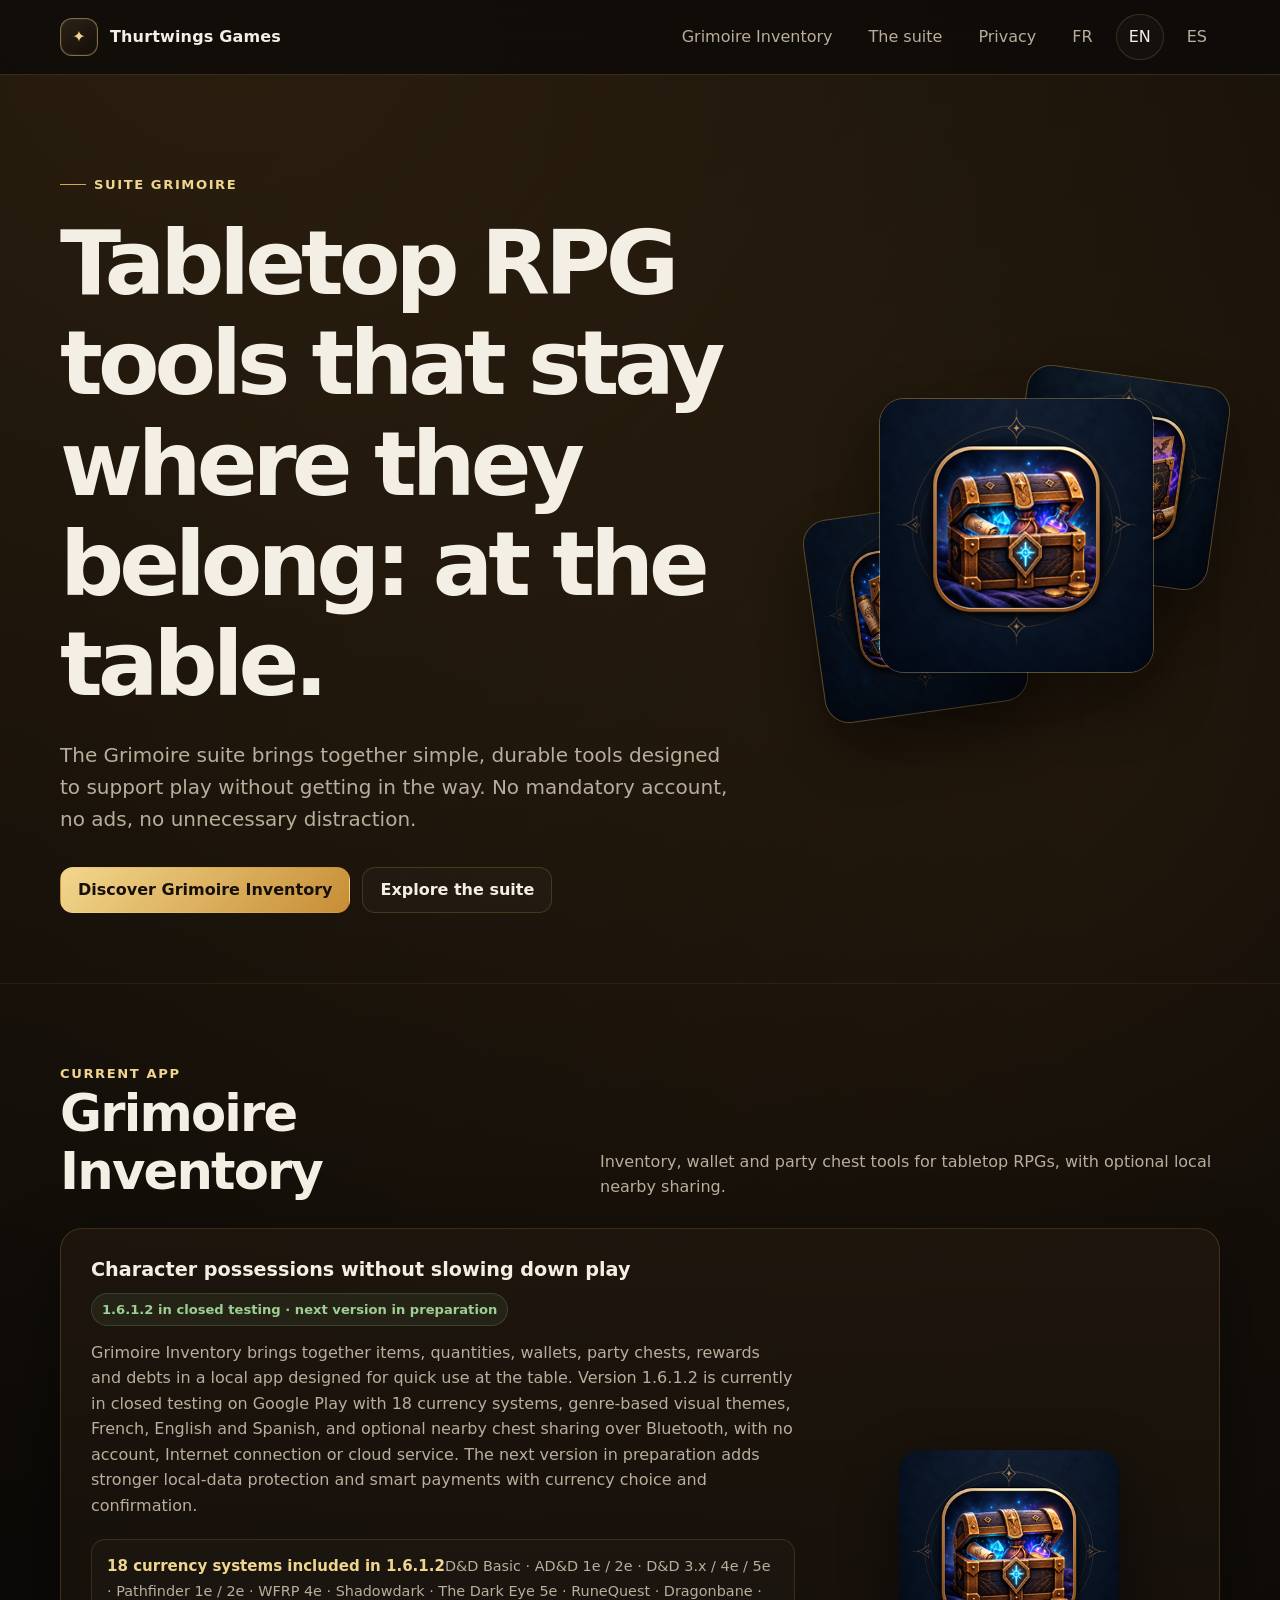
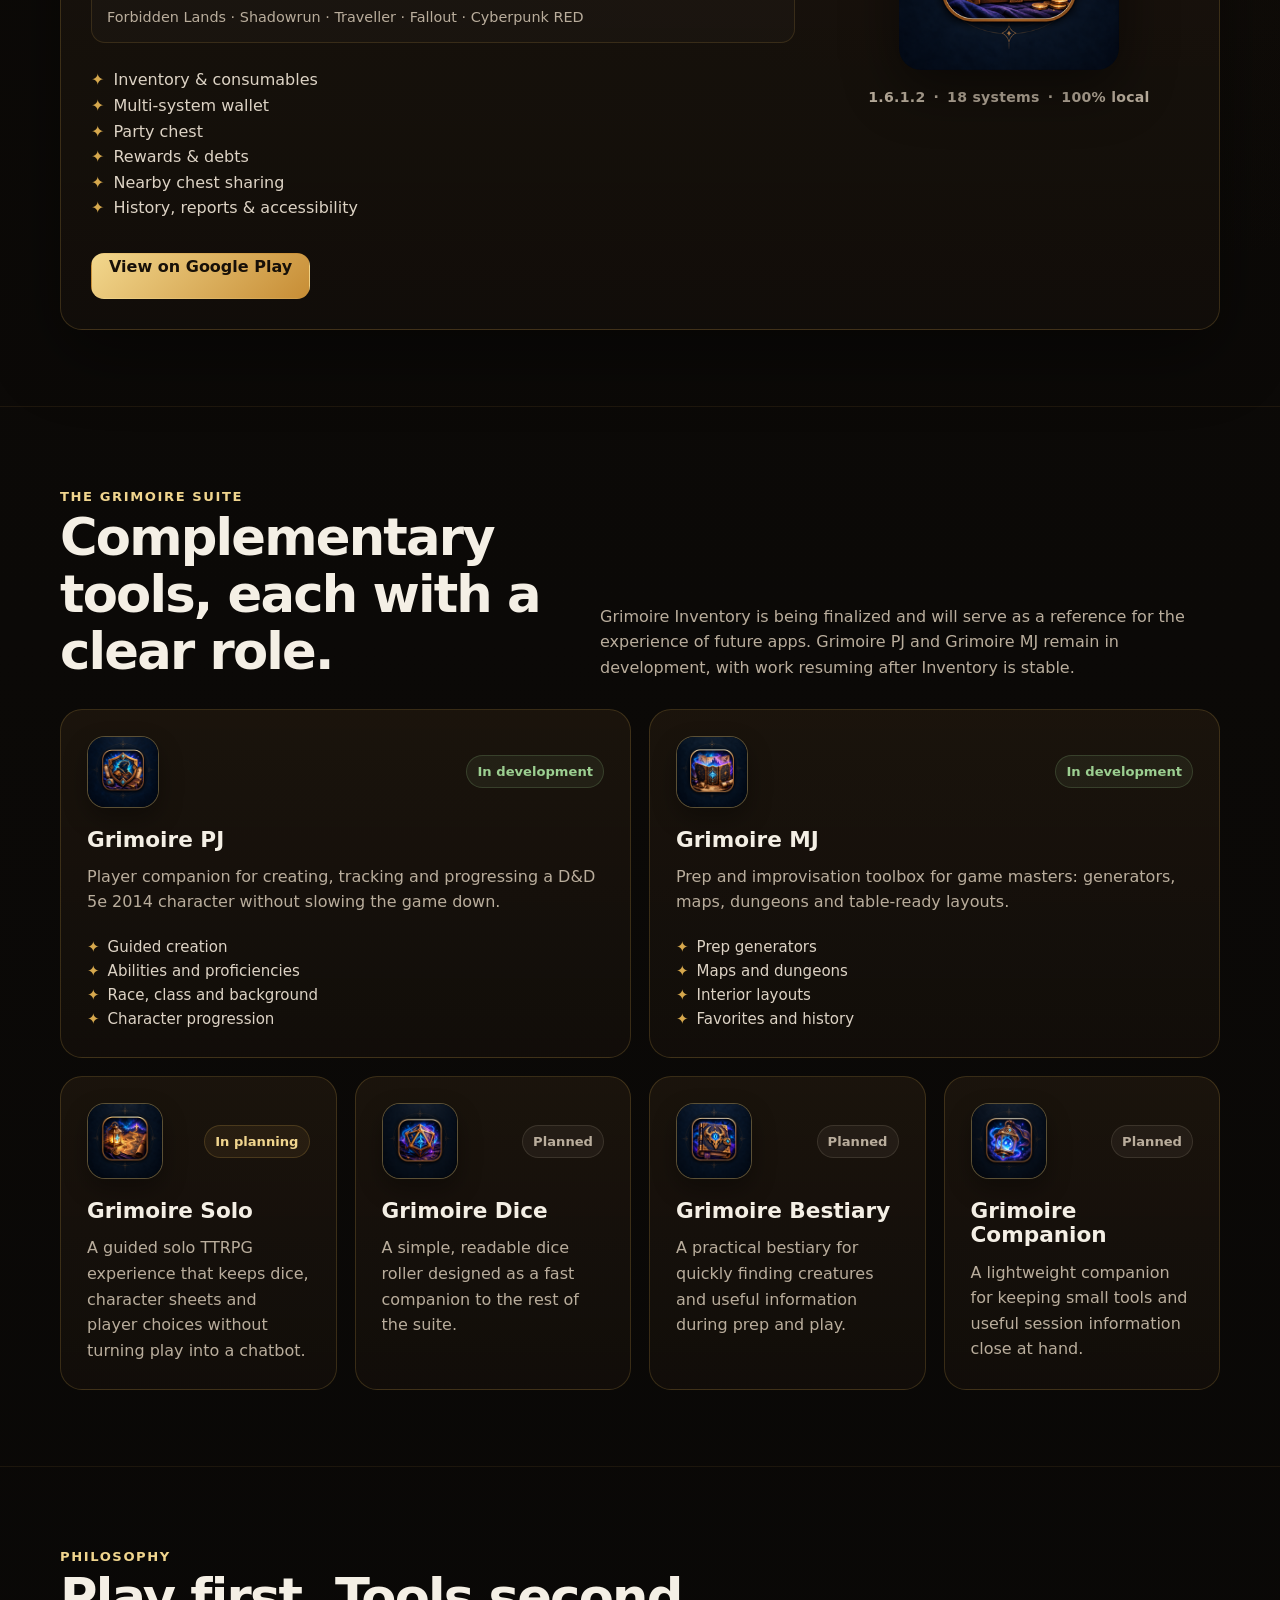
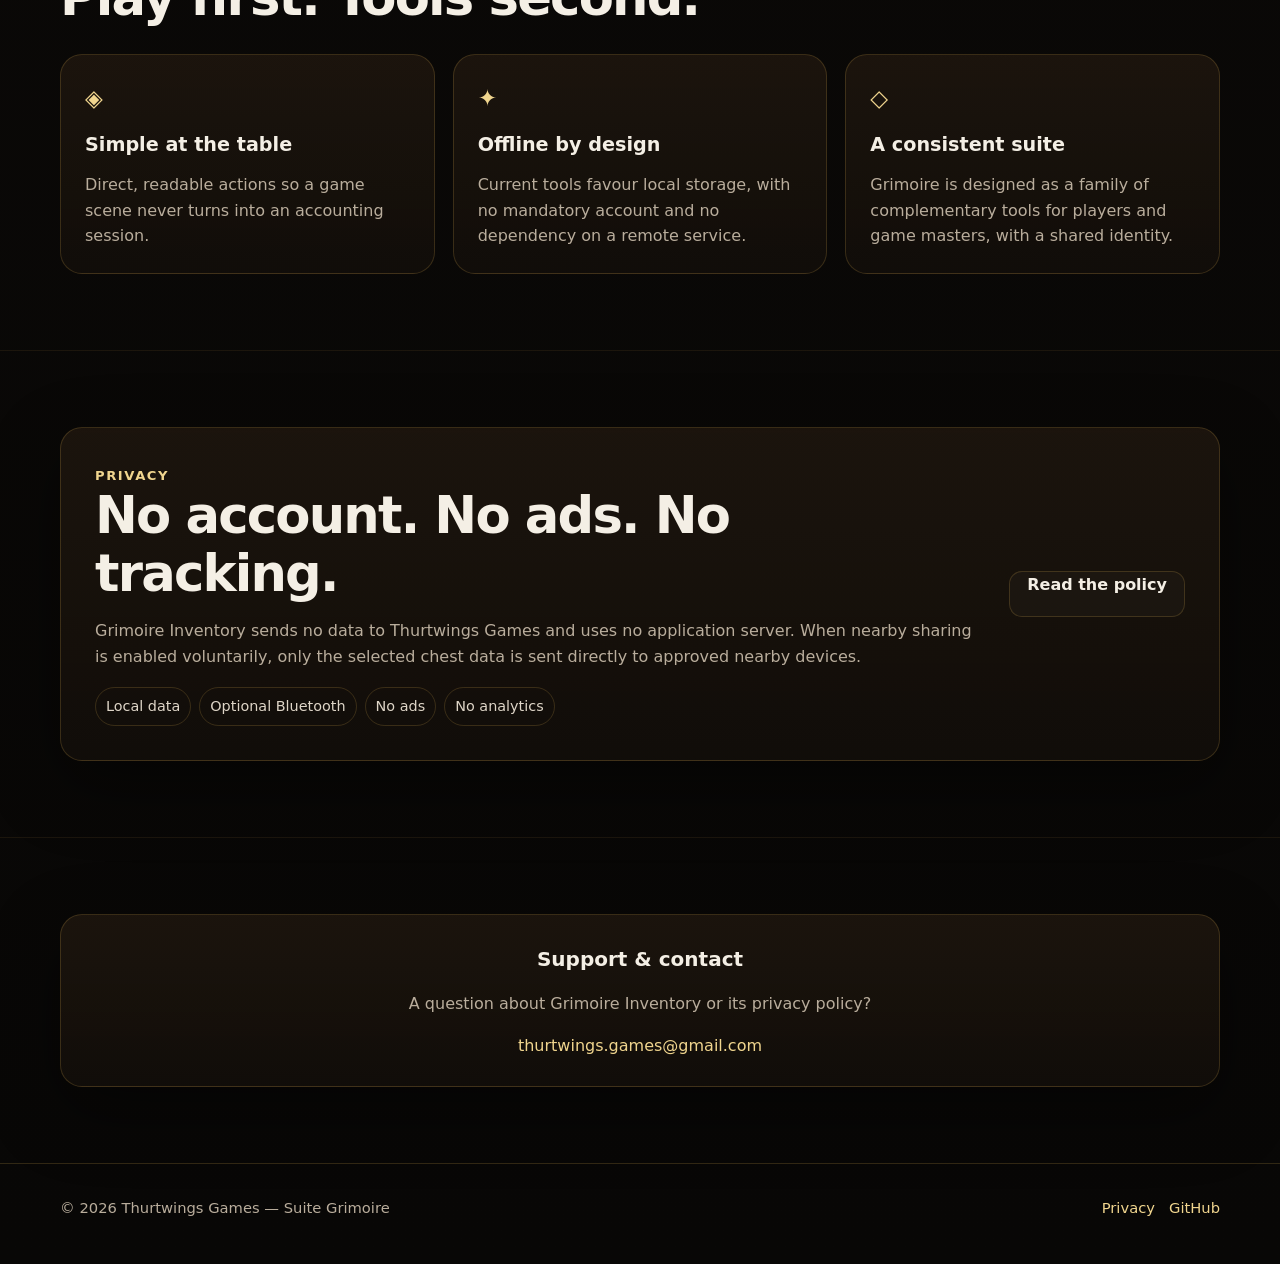
==== commit dc7d2df6: "Update Grimoire Inventory current status" ====
--- a/index.html
+++ b/index.html
@@ -1 +1 @@
-<!doctype html><html lang="fr"><head><meta charset="utf-8"><meta name="viewport" content="width=device-width, initial-scale=1"><meta name="theme-color" content="#0c0a08"><meta name="description" content="Site officiel de Thurtwings Games et de la suite Grimoire : outils simples, hors ligne et pensés pour le jeu de rôle sur table."><meta property="og:type" content="website"><meta property="og:title" content="Thurtwings Games — Suite Grimoire"><meta property="og:description" content="Des outils de JDR simples, hors ligne et pensés pour rester autour de la table."><meta property="og:url" content="https://thurtwings.github.io/Grimoire_Administratif/"><meta property="og:image" content="https://thurtwings.github.io/Grimoire_Administratif/assets/grimoire-suite/inventory-320.png"><meta name="twitter:card" content="summary"><meta name="twitter:title" content="Thurtwings Games — Suite Grimoire"><meta name="twitter:description" content="Des outils de JDR simples, hors ligne et pensés pour rester autour de la table."><meta name="twitter:image" content="https://thurtwings.github.io/Grimoire_Administratif/assets/grimoire-suite/inventory-320.png"><link rel="icon" type="image/png" href="./assets/grimoire-suite/inventory-320.png"><link rel="apple-touch-icon" href="./assets/grimoire-suite/inventory-320.png"><title>Thurtwings Games — Suite Grimoire</title><link rel="stylesheet" href="./styles.css?v=20261003-1"></head><body><header class="site-header"><div class="site-shell nav"><a class="brand" href="./index.html" aria-label="Accueil Thurtwings Games"><span class="brand-mark">✦</span><span>Thurtwings Games</span></a><div class="nav-actions"><a class="nav-link" href="#grimoire-bourse" data-lang="fr">Grimoire Inventaire</a><a class="nav-link" href="#grimoire-bourse" data-lang="es">Grimoire Inventario</a><a class="nav-link" href="#grimoire-bourse" data-lang="en">Grimoire Inventory</a><a class="nav-link" href="#suite" data-lang="fr">La suite</a><a class="nav-link" href="#suite" data-lang="es">La suite</a><a class="nav-link" href="#suite" data-lang="en">The suite</a><a class="nav-link" href="#privacy" data-lang="fr">Confidentialité</a><a class="nav-link" href="#privacy" data-lang="es">Privacidad</a><a class="nav-link" href="#privacy" data-lang="en">Privacy</a><button class="lang-button active" type="button" data-set-lang="fr" aria-label="Afficher le site en français">FR</button><button class="lang-button" type="button" data-set-lang="en" aria-label="Display the site in English">EN</button><button class="lang-button" type="button" data-set-lang="es" aria-label="Mostrar el sitio en español">ES</button></div></div></header><main><section class="hero"><div class="site-shell hero-grid"><div class="hero-copy-block"><span class="eyebrow">Suite Grimoire</span><div data-lang="fr"><h1>Des outils de JDR qui restent à leur place&nbsp;: autour de la table.</h1><p class="hero-copy">La suite Grimoire rassemble des outils simples, durables et pensés pour accompagner la partie sans la remplacer. Pas de compte obligatoire, pas de publicité, pas de distraction inutile.</p><div class="hero-actions"><a class="button primary" href="#grimoire-bourse">Découvrir Grimoire Inventaire</a><a class="button secondary" href="#suite">Voir toute la suite</a></div></div><div data-lang="es"><h1>Herramientas de rol que se quedan donde deben: en la mesa.</h1><p class="hero-copy">La suite Grimoire reúne herramientas sencillas y duraderas, pensadas para acompañar tus partidas sin sustituirlas. Sin cuentas obligatorias, sin anuncios y sin distracciones innecesarias.</p><div class="hero-actions"><a class="button primary" href="#grimoire-bourse">Descubrir Grimoire Inventario</a><a class="button secondary" href="#suite">Explorar la suite</a></div></div><div data-lang="en"><h1>Tabletop RPG tools that stay where they belong: at the table.</h1><p class="hero-copy">The Grimoire suite brings together simple, durable tools designed to support play without getting in the way. No mandatory account, no ads, no unnecessary distraction.</p><div class="hero-actions"><a class="button primary" href="#grimoire-bourse">Discover Grimoire Inventory</a><a class="button secondary" href="#suite">Explore the suite</a></div></div></div><div class="hero-art" aria-hidden="true"><img class="hero-app hero-app-main" src="./assets/grimoire-suite/inventory-320.png" alt=""><img class="hero-app hero-app-left" src="./assets/grimoire-suite/pj-320.png" alt=""><img class="hero-app hero-app-right" src="./assets/grimoire-suite/mj-320.png" alt=""></div></div></section><section class="section" id="grimoire-bourse"><span id="grimoire-inventaire"></span><div class="site-shell"><div class="section-intro"><div><span class="eyebrow" data-lang="fr">Application actuelle</span><span class="eyebrow" data-lang="es">Aplicación actual</span><span class="eyebrow" data-lang="en">Current app</span><h2 data-lang="fr">Grimoire Inventaire</h2><h2 data-lang="es">Grimoire Inventario</h2><h2 data-lang="en">Grimoire Inventory</h2></div><p data-lang="fr">Inventaire, bourse et coffre de groupe pour tes parties de JDR, avec partage local volontaire à proximité.</p><p data-lang="es">Inventario, monedero y cofre de grupo para tus partidas de rol, con opción de compartirlo localmente con dispositivos cercanos.</p><p data-lang="en">Inventory, wallet and party chest tools for tabletop RPGs, with optional local nearby sharing.</p></div><article class="app-card"><div><div class="app-title-row"><h3 data-lang="fr">Les possessions du personnage, sans ralentir la partie</h3><h3 data-lang="es">Las posesiones de tu personaje, sin frenar la partida</h3><h3 data-lang="en">Character possessions without slowing down play</h3><span class="status" data-lang="fr">Version 1.6.1.2 prête pour les tests</span><span class="status" data-lang="es">Versión 1.6.1.2 lista para pruebas</span><span class="status" data-lang="en">Version 1.6.1.2 ready for testing</span></div><p data-lang="fr">Grimoire Inventaire réunit objets, quantités, bourse, coffre de groupe, récompenses et dettes dans une application locale pensée pour une utilisation rapide à la table. La version 1.6.1.2, intégrée au projet et en attente de publication sur Google Play, propose 18 systèmes monétaires, des thèmes génériques par genre, le français, l'anglais et l'espagnol, ainsi que le partage volontaire du coffre à proximité via Bluetooth, sans compte, Internet ni cloud.</p><p data-lang="es">Grimoire Inventario reúne objetos, cantidades, monedero, cofre de grupo, recompensas y deudas en una aplicación local diseñada para usarse rápidamente durante la partida. La versión 1.6.1.2 está integrada en el proyecto y pendiente de publicación en Google Play. Incluye 18 sistemas monetarios, temas visuales genéricos según el género, francés, inglés y español, y la opción de compartir el cofre mediante Bluetooth con dispositivos cercanos, sin cuenta, Internet ni nube.</p><p data-lang="en">Grimoire Inventory brings together items, quantities, wallets, party chests, rewards and debts in a local app designed for quick use at the table. Version 1.6.1.2 is merged into the project and awaiting Google Play publication. It includes 18 currency systems, genre-based visual themes, French, English and Spanish, and optional nearby chest sharing over Bluetooth, with no account, Internet connection or cloud service.</p><div class="system-summary" data-lang="fr"><strong>18 systèmes monétaires intégrés en 1.6.1.2</strong><span>D&amp;D Basic · AD&amp;D 1e / 2e · D&amp;D 3.x / 4e / 5e · Pathfinder 1e / 2e · WFRP 4e · Shadowdark · L'Œil noir 5e · RuneQuest · Dragonbane · Forbidden Lands · Shadowrun · Traveller · Fallout · Cyberpunk RED</span></div><div class="system-summary" data-lang="es"><strong>18 sistemas monetarios incluidos en la versión 1.6.1.2</strong><span>D&amp;D Basic · AD&amp;D 1e / 2e · D&amp;D 3.x / 4e / 5e · Pathfinder 1e / 2e · WFRP 4e · Shadowdark · El Ojo Oscuro 5e · RuneQuest · Dragonbane · Forbidden Lands · Shadowrun · Traveller · Fallout · Cyberpunk RED</span></div><div class="system-summary" data-lang="en"><strong>18 currency systems included in 1.6.1.2</strong><span>D&amp;D Basic · AD&amp;D 1e / 2e · D&amp;D 3.x / 4e / 5e · Pathfinder 1e / 2e · WFRP 4e · Shadowdark · The Dark Eye 5e · RuneQuest · Dragonbane · Forbidden Lands · Shadowrun · Traveller · Fallout · Cyberpunk RED</span></div><ul class="feature-list" data-lang="fr"><li>Inventaire & consommables</li><li>Bourse multi-système</li><li>Coffre de groupe</li><li>Récompenses & dettes</li><li>Partage du coffre à proximité</li><li>Historique, rapports & accessibilité</li></ul><ul class="feature-list" data-lang="es"><li>Inventario y consumibles</li><li>Monedero multijuego</li><li>Cofre de grupo</li><li>Recompensas y deudas</li><li>Compartir el cofre con dispositivos cercanos</li><li>Historial, informes y accesibilidad</li></ul><ul class="feature-list" data-lang="en"><li>Inventory & consumables</li><li>Multi-system wallet</li><li>Party chest</li><li>Rewards & debts</li><li>Nearby chest sharing</li><li>History, reports & accessibility</li></ul><div class="hero-actions"><a class="button primary" href="https://play.google.com/store/apps/details?id=com.thurtwings.grimoire.money" data-lang="fr">Voir sur Google Play</a><a class="button primary" href="https://play.google.com/store/apps/details?id=com.thurtwings.grimoire.money" data-lang="es">Ver en Google Play</a><a class="button primary" href="https://play.google.com/store/apps/details?id=com.thurtwings.grimoire.money" data-lang="en">View on Google Play</a></div></div><div class="app-visual"><img class="app-icon" src="./assets/grimoire-suite/inventory-320.png" alt="Icône de Grimoire Inventaire"><div class="app-visual-meta"><span>1.6.1.2</span><span>·</span><span data-lang="fr">18 systèmes</span><span data-lang="es">18 sistemas</span><span data-lang="en">18 systems</span><span>·</span><span data-lang="fr">100 % local</span><span data-lang="es">100 % local</span><span data-lang="en">100% local</span></div></div></article></div></section><section class="section" id="suite"><div class="site-shell"><div class="section-intro"><div><span class="eyebrow" data-lang="fr">La suite Grimoire</span><span class="eyebrow" data-lang="es">La suite Grimoire</span><span class="eyebrow" data-lang="en">The Grimoire suite</span><h2 data-lang="fr">Des outils complémentaires, chacun à sa place.</h2><h2 data-lang="es">Herramientas complementarias, cada una con su función.</h2><h2 data-lang="en">Complementary tools, each with a clear role.</h2></div><p data-lang="fr">Grimoire Inventaire est en phase de finalisation et sert de référence pour l’expérience des prochaines applications. Grimoire PJ et Grimoire MJ restent en développement, mais leur reprise attendra la stabilisation d’Inventaire.</p><p data-lang="es">Grimoire Inventario está en fase de finalización y servirá como referencia para la experiencia de las próximas aplicaciones. Grimoire PJ y Grimoire MJ siguen en desarrollo y se retomarán cuando Inventario esté estabilizado.</p><p data-lang="en">Grimoire Inventory is being finalized and will serve as a reference for the experience of future apps. Grimoire PJ and Grimoire MJ remain in development, with work resuming after Inventory is stable.</p></div><div class="suite-grid suite-grid-featured"><article class="suite-card suite-card-featured"><div class="suite-card-top"><img class="suite-icon suite-icon-featured" src="./assets/grimoire-suite/pj-320.png" alt="Icône de Grimoire PJ"><span class="status status-dev" data-lang="fr">En développement</span><span class="status status-dev" data-lang="es">En desarrollo</span><span class="status status-dev" data-lang="en">In development</span></div><h3>Grimoire PJ</h3><p data-lang="fr">Assistant joueur pour créer, suivre et faire progresser un personnage D&amp;D 5e 2014 sans alourdir la partie.</p><p data-lang="es">Asistente para crear, gestionar y desarrollar personajes de D&amp;D 5.ª edición (2014) sin ralentizar la partida.</p><p data-lang="en">Player companion for creating, tracking and progressing a D&amp;D 5e 2014 character without slowing the game down.</p><ul class="suite-points" data-lang="fr"><li>Création guidée</li><li>Caractéristiques et maîtrises</li><li>Peuple, classe et historique</li><li>Progression du personnage</li></ul><ul class="suite-points" data-lang="es"><li>Creación guiada</li><li>Características y competencias</li><li>Especie, clase y trasfondo</li><li>Progresión del personaje</li></ul><ul class="suite-points" data-lang="en"><li>Guided creation</li><li>Abilities and proficiencies</li><li>Race, class and background</li><li>Character progression</li></ul></article><article class="suite-card suite-card-featured"><div class="suite-card-top"><img class="suite-icon suite-icon-featured" src="./assets/grimoire-suite/mj-320.png" alt="Icône de Grimoire MJ"><span class="status status-dev" data-lang="fr">En développement</span><span class="status status-dev" data-lang="es">En desarrollo</span><span class="status status-dev" data-lang="en">In development</span></div><h3>Grimoire MJ</h3><p data-lang="fr">Boîte à outils de préparation et d'improvisation pour meneur de jeu : générateurs, cartes, donjons et plans utilisables à la table.</p><p data-lang="es">Herramientas de preparación e improvisación para directores de juego: generadores, mapas, mazmorras y planos listos para usar en la mesa.</p><p data-lang="en">Prep and improvisation toolbox for game masters: generators, maps, dungeons and table-ready layouts.</p><ul class="suite-points" data-lang="fr"><li>Générateurs de préparation</li><li>Cartes et donjons</li><li>Plans intérieurs</li><li>Favoris et historique</li></ul><ul class="suite-points" data-lang="es"><li>Generadores para preparar partidas</li><li>Mapas y mazmorras</li><li>Planos de interiores</li><li>Favoritos e historial</li></ul><ul class="suite-points" data-lang="en"><li>Prep generators</li><li>Maps and dungeons</li><li>Interior layouts</li><li>Favorites and history</li></ul></article></div><div class="suite-grid suite-grid-compact"><article class="suite-card suite-card-compact"><div class="suite-card-top"><img class="suite-icon suite-icon-compact" src="./assets/grimoire-suite/solo-320.png" alt="Icône de Grimoire Solo"><span class="status status-planning" data-lang="fr">En réflexion</span><span class="status status-planning" data-lang="es">En fase de concepto</span><span class="status status-planning" data-lang="en">In planning</span></div><h3>Grimoire Solo</h3><p data-lang="fr">Une expérience de JDR solo guidée qui conserve les dés, la fiche et les choix de jeu sans transformer la partie en chatbot.</p><p data-lang="es">Una experiencia guiada de rol en solitario que conserva los dados, la ficha y las decisiones del jugador sin convertir la partida en un chatbot.</p><p data-lang="en">A guided solo TTRPG experience that keeps dice, character sheets and player choices without turning play into a chatbot.</p></article><article class="suite-card suite-card-compact"><div class="suite-card-top"><img class="suite-icon suite-icon-compact" src="./assets/grimoire-suite/dice-320.png" alt="Icône de Grimoire Dice"><span class="status status-planned" data-lang="fr">À venir</span><span class="status status-planned" data-lang="es">Próximamente</span><span class="status status-planned" data-lang="en">Planned</span></div><h3>Grimoire Dice</h3><p data-lang="fr">Un lanceur de dés simple et lisible, pensé comme un complément rapide aux autres outils de la suite.</p><p data-lang="es">Un lanzador de dados sencillo y legible, pensado para complementar rápidamente las demás herramientas de la suite.</p><p data-lang="en">A simple, readable dice roller designed as a fast companion to the rest of the suite.</p></article><article class="suite-card suite-card-compact"><div class="suite-card-top"><img class="suite-icon suite-icon-compact" src="./assets/grimoire-suite/bestiary-320.png" alt="Icône de Grimoire Bestiary"><span class="status status-planned" data-lang="fr">À venir</span><span class="status status-planned" data-lang="es">Próximamente</span><span class="status status-planned" data-lang="en">Planned</span></div><h3>Grimoire Bestiary</h3><p data-lang="fr">Un bestiaire pratique pour retrouver rapidement les créatures et les informations utiles en préparation comme en session.</p><p data-lang="es">Un bestiario práctico para encontrar criaturas e información útil al preparar y dirigir partidas.</p><p data-lang="en">A practical bestiary for quickly finding creatures and useful information during prep and play.</p></article><article class="suite-card suite-card-compact"><div class="suite-card-top"><img class="suite-icon suite-icon-compact" src="./assets/grimoire-suite/companion-320.png" alt="Icône de Grimoire Companion"><span class="status status-planned" data-lang="fr">À venir</span><span class="status status-planned" data-lang="es">Próximamente</span><span class="status status-planned" data-lang="en">Planned</span></div><h3>Grimoire Companion</h3><p data-lang="fr">Un compagnon léger pour centraliser de petits outils et informations utiles pendant la partie.</p><p data-lang="es">Un asistente ligero para reunir pequeñas herramientas e información útil durante la partida.</p><p data-lang="en">A lightweight companion for keeping small tools and useful session information close at hand.</p></article></div></div></section><section class="section"><div class="site-shell"><div class="section-intro"><div><span class="eyebrow" data-lang="fr">Philosophie</span><span class="eyebrow" data-lang="es">Filosofía</span><span class="eyebrow" data-lang="en">Philosophy</span><h2 data-lang="fr">Le jeu d'abord. L'outil ensuite.</h2><h2 data-lang="es">Primero el juego. Después la herramienta.</h2><h2 data-lang="en">Play first. Tools second.</h2></div></div><div class="grid-3"><article class="feature-card"><span class="mini-icon">◈</span><h3 data-lang="fr">Simple en session</h3><h3 data-lang="es">Fácil de usar durante la partida</h3><h3 data-lang="en">Simple at the table</h3><p data-lang="fr">Des actions directes et lisibles pour ne pas transformer une scène de jeu en séance de comptabilité.</p><p data-lang="es">Acciones directas y claras para que una escena de juego no se convierta en una sesión de contabilidad.</p><p data-lang="en">Direct, readable actions so a game scene never turns into an accounting session.</p></article><article class="feature-card"><span class="mini-icon">✦</span><h3 data-lang="fr">Hors ligne par choix</h3><h3 data-lang="es">Sin conexión por elección</h3><h3 data-lang="en">Offline by design</h3><p data-lang="fr">Les outils actuels privilégient le stockage local, sans compte obligatoire ni dépendance à un service distant.</p><p data-lang="es">Las herramientas actuales priorizan el almacenamiento local, sin cuentas obligatorias ni dependencia de servicios remotos.</p><p data-lang="en">Current tools favour local storage, with no mandatory account and no dependency on a remote service.</p></article><article class="feature-card"><span class="mini-icon">◇</span><h3 data-lang="fr">Suite cohérente</h3><h3 data-lang="es">Una suite coherente</h3><h3 data-lang="en">A consistent suite</h3><p data-lang="fr">Grimoire est pensé comme une famille d'outils complémentaires pour joueurs et meneurs, avec une identité commune.</p><p data-lang="es">Grimoire está concebida como una familia de herramientas complementarias para jugadores y directores de juego, con una identidad compartida.</p><p data-lang="en">Grimoire is designed as a family of complementary tools for players and game masters, with a shared identity.</p></article></div></div></section><section class="section" id="privacy"><div class="site-shell"><article class="privacy-card"><div><span class="eyebrow" data-lang="fr">Vie privée</span><span class="eyebrow" data-lang="es">Privacidad</span><span class="eyebrow" data-lang="en">Privacy</span><h2 data-lang="fr">Sans compte. Sans pub. Sans tracking.</h2><h2 data-lang="es">Sin cuenta. Sin anuncios. Sin seguimiento.</h2><h2 data-lang="en">No account. No ads. No tracking.</h2><p data-lang="fr">Grimoire Inventaire n'envoie aucune donnée à Thurtwings Games et n'utilise pas de serveur applicatif. Le partage à proximité, lorsqu'il est activé volontairement, transmet uniquement les données du coffre sélectionné directement aux appareils proches autorisés.</p><p data-lang="es">Grimoire Inventario no envía datos a Thurtwings Games ni utiliza servidores de la aplicación. Si activas voluntariamente el intercambio cercano, solo se transmiten los datos del cofre seleccionado directamente a los dispositivos cercanos autorizados.</p><p data-lang="en">Grimoire Inventory sends no data to Thurtwings Games and uses no application server. When nearby sharing is enabled voluntarily, only the selected chest data is sent directly to approved nearby devices.</p><div class="privacy-points"><span class="chip" data-lang="fr">Données locales</span><span class="chip" data-lang="es">Datos locales</span><span class="chip" data-lang="en">Local data</span><span class="chip" data-lang="fr">Bluetooth volontaire</span><span class="chip" data-lang="es">Bluetooth opcional</span><span class="chip" data-lang="en">Optional Bluetooth</span><span class="chip" data-lang="fr">Aucune publicité</span><span class="chip" data-lang="es">Sin publicidad</span><span class="chip" data-lang="en">No ads</span><span class="chip" data-lang="fr">Aucun analytics</span><span class="chip" data-lang="es">Sin analíticas</span><span class="chip" data-lang="en">No analytics</span></div></div><a class="button secondary" href="./legal/grimoire-bourse/privacy-policy.html" data-lang="fr">Lire la politique</a><a class="button secondary" href="./legal/grimoire-bourse/privacy-policy.html" data-lang="es">Leer la política (FR/EN)</a><a class="button secondary" href="./legal/grimoire-bourse/privacy-policy.html#en" data-lang="en">Read the policy</a></article></div></section><section class="section" id="contact"><div class="site-shell"><article class="support-card"><strong data-lang="fr">Support & contact</strong><strong data-lang="es">Soporte y contacto</strong><strong data-lang="en">Support & contact</strong><p data-lang="fr">Une question sur Grimoire Inventaire ou sa politique de confidentialité&nbsp;?</p><p data-lang="es">¿Tienes alguna pregunta sobre Grimoire Inventario o su política de privacidad?</p><p data-lang="en">A question about Grimoire Inventory or its privacy policy?</p><a href="mailto:thurtwings.games@gmail.com">thurtwings.games@gmail.com</a></article></div></section></main><footer class="site-footer"><div class="site-shell footer-row"><span>© 2026 Thurtwings Games — Suite Grimoire</span><div class="footer-links"><a href="./legal/grimoire-bourse/privacy-policy.html" data-lang="fr">Confidentialité</a><a href="./legal/grimoire-bourse/privacy-policy.html" data-lang="es">Privacidad</a><a href="./legal/grimoire-bourse/privacy-policy.html#en" data-lang="en">Privacy</a><a href="https://github.com/Thurtwings/Grimoire_Administratif">GitHub</a></div></div></footer><script>const buttons=document.querySelectorAll('[data-set-lang]');const setLanguage=(lang)=>{document.body.classList.toggle('lang-en',lang==='en');document.body.classList.toggle('lang-es',lang==='es');document.documentElement.lang=lang;buttons.forEach((button)=>{const active=button.dataset.setLang===lang;button.classList.toggle('active',active);button.setAttribute('aria-pressed',String(active));});localStorage.setItem('grimoire-lang',lang);};buttons.forEach((button)=>button.addEventListener('click',()=>setLanguage(button.dataset.setLang)));const saved=localStorage.getItem('grimoire-lang');const detected=(navigator.language||'fr').toLowerCase().slice(0,2);const initial=['fr','en','es'].includes(saved)?saved:(['fr','en','es'].includes(detected)?detected:'en');setLanguage(initial);</script></body></html>+<!doctype html><html lang="fr"><head><meta charset="utf-8"><meta name="viewport" content="width=device-width, initial-scale=1"><meta name="theme-color" content="#0c0a08"><meta name="description" content="Site officiel de Thurtwings Games et de la suite Grimoire : outils simples, hors ligne et pensés pour le jeu de rôle sur table."><meta property="og:type" content="website"><meta property="og:title" content="Thurtwings Games — Suite Grimoire"><meta property="og:description" content="Des outils de JDR simples, hors ligne et pensés pour rester autour de la table."><meta property="og:url" content="https://thurtwings.github.io/Grimoire_Administratif/"><meta property="og:image" content="https://thurtwings.github.io/Grimoire_Administratif/assets/grimoire-suite/inventory-320.png"><meta name="twitter:card" content="summary"><meta name="twitter:title" content="Thurtwings Games — Suite Grimoire"><meta name="twitter:description" content="Des outils de JDR simples, hors ligne et pensés pour rester autour de la table."><meta name="twitter:image" content="https://thurtwings.github.io/Grimoire_Administratif/assets/grimoire-suite/inventory-320.png"><link rel="icon" type="image/png" href="./assets/grimoire-suite/inventory-320.png"><link rel="apple-touch-icon" href="./assets/grimoire-suite/inventory-320.png"><title>Thurtwings Games — Suite Grimoire</title><link rel="stylesheet" href="./styles.css?v=20261003-1"></head><body><header class="site-header"><div class="site-shell nav"><a class="brand" href="./index.html" aria-label="Accueil Thurtwings Games"><span class="brand-mark">✦</span><span>Thurtwings Games</span></a><div class="nav-actions"><a class="nav-link" href="#grimoire-bourse" data-lang="fr">Grimoire Inventaire</a><a class="nav-link" href="#grimoire-bourse" data-lang="es">Grimoire Inventario</a><a class="nav-link" href="#grimoire-bourse" data-lang="en">Grimoire Inventory</a><a class="nav-link" href="#suite" data-lang="fr">La suite</a><a class="nav-link" href="#suite" data-lang="es">La suite</a><a class="nav-link" href="#suite" data-lang="en">The suite</a><a class="nav-link" href="#privacy" data-lang="fr">Confidentialité</a><a class="nav-link" href="#privacy" data-lang="es">Privacidad</a><a class="nav-link" href="#privacy" data-lang="en">Privacy</a><button class="lang-button active" type="button" data-set-lang="fr" aria-label="Afficher le site en français">FR</button><button class="lang-button" type="button" data-set-lang="en" aria-label="Display the site in English">EN</button><button class="lang-button" type="button" data-set-lang="es" aria-label="Mostrar el sitio en español">ES</button></div></div></header><main><section class="hero"><div class="site-shell hero-grid"><div class="hero-copy-block"><span class="eyebrow">Suite Grimoire</span><div data-lang="fr"><h1>Des outils de JDR qui restent à leur place&nbsp;: autour de la table.</h1><p class="hero-copy">La suite Grimoire rassemble des outils simples, durables et pensés pour accompagner la partie sans la remplacer. Pas de compte obligatoire, pas de publicité, pas de distraction inutile.</p><div class="hero-actions"><a class="button primary" href="#grimoire-bourse">Découvrir Grimoire Inventaire</a><a class="button secondary" href="#suite">Voir toute la suite</a></div></div><div data-lang="es"><h1>Herramientas de rol que se quedan donde deben: en la mesa.</h1><p class="hero-copy">La suite Grimoire reúne herramientas sencillas y duraderas, pensadas para acompañar tus partidas sin sustituirlas. Sin cuentas obligatorias, sin anuncios y sin distracciones innecesarias.</p><div class="hero-actions"><a class="button primary" href="#grimoire-bourse">Descubrir Grimoire Inventario</a><a class="button secondary" href="#suite">Explorar la suite</a></div></div><div data-lang="en"><h1>Tabletop RPG tools that stay where they belong: at the table.</h1><p class="hero-copy">The Grimoire suite brings together simple, durable tools designed to support play without getting in the way. No mandatory account, no ads, no unnecessary distraction.</p><div class="hero-actions"><a class="button primary" href="#grimoire-bourse">Discover Grimoire Inventory</a><a class="button secondary" href="#suite">Explore the suite</a></div></div></div><div class="hero-art" aria-hidden="true"><img class="hero-app hero-app-main" src="./assets/grimoire-suite/inventory-320.png" alt=""><img class="hero-app hero-app-left" src="./assets/grimoire-suite/pj-320.png" alt=""><img class="hero-app hero-app-right" src="./assets/grimoire-suite/mj-320.png" alt=""></div></div></section><section class="section" id="grimoire-bourse"><span id="grimoire-inventaire"></span><div class="site-shell"><div class="section-intro"><div><span class="eyebrow" data-lang="fr">Application actuelle</span><span class="eyebrow" data-lang="es">Aplicación actual</span><span class="eyebrow" data-lang="en">Current app</span><h2 data-lang="fr">Grimoire Inventaire</h2><h2 data-lang="es">Grimoire Inventario</h2><h2 data-lang="en">Grimoire Inventory</h2></div><p data-lang="fr">Inventaire, bourse et coffre de groupe pour tes parties de JDR, avec partage local volontaire à proximité.</p><p data-lang="es">Inventario, monedero y cofre de grupo para tus partidas de rol, con opción de compartirlo localmente con dispositivos cercanos.</p><p data-lang="en">Inventory, wallet and party chest tools for tabletop RPGs, with optional local nearby sharing.</p></div><article class="app-card"><div><div class="app-title-row"><h3 data-lang="fr">Les possessions du personnage, sans ralentir la partie</h3><h3 data-lang="es">Las posesiones de tu personaje, sin frenar la partida</h3><h3 data-lang="en">Character possessions without slowing down play</h3><span class="status" data-lang="fr">1.6.1.2 en test fermé · prochaine version en préparation</span><span class="status" data-lang="es">1.6.1.2 en prueba cerrada · próxima versión en preparación</span><span class="status" data-lang="en">1.6.1.2 in closed testing · next version in preparation</span></div><p data-lang="fr">Grimoire Inventaire réunit objets, quantités, bourse, coffre de groupe, récompenses et dettes dans une application locale pensée pour une utilisation rapide à la table. La version 1.6.1.2 est actuellement en test fermé sur Google Play avec 18 systèmes monétaires, des thèmes génériques par genre, le français, l'anglais et l'espagnol, ainsi que le partage volontaire du coffre à proximité via Bluetooth, sans compte, Internet ni cloud. La prochaine version en préparation ajoute une meilleure protection des données locales et des paiements intelligents avec choix de monnaie et confirmation.</p><p data-lang="es">Grimoire Inventario reúne objetos, cantidades, monedero, cofre de grupo, recompensas y deudas en una aplicación local diseñada para usarse rápidamente durante la partida. La versión 1.6.1.2 está actualmente en prueba cerrada en Google Play con 18 sistemas monetarios, temas visuales genéricos según el género, francés, inglés y español, y la opción de compartir el cofre mediante Bluetooth con dispositivos cercanos, sin cuenta, Internet ni nube. La próxima versión en preparación añade una mejor protección de los datos locales y pagos inteligentes con elección de moneda y confirmación.</p><p data-lang="en">Grimoire Inventory brings together items, quantities, wallets, party chests, rewards and debts in a local app designed for quick use at the table. Version 1.6.1.2 is currently in closed testing on Google Play with 18 currency systems, genre-based visual themes, French, English and Spanish, and optional nearby chest sharing over Bluetooth, with no account, Internet connection or cloud service. The next version in preparation adds stronger local-data protection and smart payments with currency choice and confirmation.</p><div class="system-summary" data-lang="fr"><strong>18 systèmes monétaires intégrés en 1.6.1.2</strong><span>D&amp;D Basic · AD&amp;D 1e / 2e · D&amp;D 3.x / 4e / 5e · Pathfinder 1e / 2e · WFRP 4e · Shadowdark · L'Œil noir 5e · RuneQuest · Dragonbane · Forbidden Lands · Shadowrun · Traveller · Fallout · Cyberpunk RED</span></div><div class="system-summary" data-lang="es"><strong>18 sistemas monetarios incluidos en la versión 1.6.1.2</strong><span>D&amp;D Basic · AD&amp;D 1e / 2e · D&amp;D 3.x / 4e / 5e · Pathfinder 1e / 2e · WFRP 4e · Shadowdark · El Ojo Oscuro 5e · RuneQuest · Dragonbane · Forbidden Lands · Shadowrun · Traveller · Fallout · Cyberpunk RED</span></div><div class="system-summary" data-lang="en"><strong>18 currency systems included in 1.6.1.2</strong><span>D&amp;D Basic · AD&amp;D 1e / 2e · D&amp;D 3.x / 4e / 5e · Pathfinder 1e / 2e · WFRP 4e · Shadowdark · The Dark Eye 5e · RuneQuest · Dragonbane · Forbidden Lands · Shadowrun · Traveller · Fallout · Cyberpunk RED</span></div><ul class="feature-list" data-lang="fr"><li>Inventaire & consommables</li><li>Bourse multi-système</li><li>Coffre de groupe</li><li>Récompenses & dettes</li><li>Partage du coffre à proximité</li><li>Historique, rapports & accessibilité</li></ul><ul class="feature-list" data-lang="es"><li>Inventario y consumibles</li><li>Monedero multijuego</li><li>Cofre de grupo</li><li>Recompensas y deudas</li><li>Compartir el cofre con dispositivos cercanos</li><li>Historial, informes y accesibilidad</li></ul><ul class="feature-list" data-lang="en"><li>Inventory & consumables</li><li>Multi-system wallet</li><li>Party chest</li><li>Rewards & debts</li><li>Nearby chest sharing</li><li>History, reports & accessibility</li></ul><div class="hero-actions"><a class="button primary" href="https://play.google.com/store/apps/details?id=com.thurtwings.grimoire.money" data-lang="fr">Voir sur Google Play</a><a class="button primary" href="https://play.google.com/store/apps/details?id=com.thurtwings.grimoire.money" data-lang="es">Ver en Google Play</a><a class="button primary" href="https://play.google.com/store/apps/details?id=com.thurtwings.grimoire.money" data-lang="en">View on Google Play</a></div></div><div class="app-visual"><img class="app-icon" src="./assets/grimoire-suite/inventory-320.png" alt="Icône de Grimoire Inventaire"><div class="app-visual-meta"><span>1.6.1.2</span><span>·</span><span data-lang="fr">18 systèmes</span><span data-lang="es">18 sistemas</span><span data-lang="en">18 systems</span><span>·</span><span data-lang="fr">100 % local</span><span data-lang="es">100 % local</span><span data-lang="en">100% local</span></div></div></article></div></section><section class="section" id="suite"><div class="site-shell"><div class="section-intro"><div><span class="eyebrow" data-lang="fr">La suite Grimoire</span><span class="eyebrow" data-lang="es">La suite Grimoire</span><span class="eyebrow" data-lang="en">The Grimoire suite</span><h2 data-lang="fr">Des outils complémentaires, chacun à sa place.</h2><h2 data-lang="es">Herramientas complementarias, cada una con su función.</h2><h2 data-lang="en">Complementary tools, each with a clear role.</h2></div><p data-lang="fr">Grimoire Inventaire est en phase de finalisation et sert de référence pour l’expérience des prochaines applications. Grimoire PJ et Grimoire MJ restent en développement, mais leur reprise attendra la stabilisation d’Inventaire.</p><p data-lang="es">Grimoire Inventario está en fase de finalización y servirá como referencia para la experiencia de las próximas aplicaciones. Grimoire PJ y Grimoire MJ siguen en desarrollo y se retomarán cuando Inventario esté estabilizado.</p><p data-lang="en">Grimoire Inventory is being finalized and will serve as a reference for the experience of future apps. Grimoire PJ and Grimoire MJ remain in development, with work resuming after Inventory is stable.</p></div><div class="suite-grid suite-grid-featured"><article class="suite-card suite-card-featured"><div class="suite-card-top"><img class="suite-icon suite-icon-featured" src="./assets/grimoire-suite/pj-320.png" alt="Icône de Grimoire PJ"><span class="status status-dev" data-lang="fr">En développement</span><span class="status status-dev" data-lang="es">En desarrollo</span><span class="status status-dev" data-lang="en">In development</span></div><h3>Grimoire PJ</h3><p data-lang="fr">Assistant joueur pour créer, suivre et faire progresser un personnage D&amp;D 5e 2014 sans alourdir la partie.</p><p data-lang="es">Asistente para crear, gestionar y desarrollar personajes de D&amp;D 5.ª edición (2014) sin ralentizar la partida.</p><p data-lang="en">Player companion for creating, tracking and progressing a D&amp;D 5e 2014 character without slowing the game down.</p><ul class="suite-points" data-lang="fr"><li>Création guidée</li><li>Caractéristiques et maîtrises</li><li>Peuple, classe et historique</li><li>Progression du personnage</li></ul><ul class="suite-points" data-lang="es"><li>Creación guiada</li><li>Características y competencias</li><li>Especie, clase y trasfondo</li><li>Progresión del personaje</li></ul><ul class="suite-points" data-lang="en"><li>Guided creation</li><li>Abilities and proficiencies</li><li>Race, class and background</li><li>Character progression</li></ul></article><article class="suite-card suite-card-featured"><div class="suite-card-top"><img class="suite-icon suite-icon-featured" src="./assets/grimoire-suite/mj-320.png" alt="Icône de Grimoire MJ"><span class="status status-dev" data-lang="fr">En développement</span><span class="status status-dev" data-lang="es">En desarrollo</span><span class="status status-dev" data-lang="en">In development</span></div><h3>Grimoire MJ</h3><p data-lang="fr">Boîte à outils de préparation et d'improvisation pour meneur de jeu : générateurs, cartes, donjons et plans utilisables à la table.</p><p data-lang="es">Herramientas de preparación e improvisación para directores de juego: generadores, mapas, mazmorras y planos listos para usar en la mesa.</p><p data-lang="en">Prep and improvisation toolbox for game masters: generators, maps, dungeons and table-ready layouts.</p><ul class="suite-points" data-lang="fr"><li>Générateurs de préparation</li><li>Cartes et donjons</li><li>Plans intérieurs</li><li>Favoris et historique</li></ul><ul class="suite-points" data-lang="es"><li>Generadores para preparar partidas</li><li>Mapas y mazmorras</li><li>Planos de interiores</li><li>Favoritos e historial</li></ul><ul class="suite-points" data-lang="en"><li>Prep generators</li><li>Maps and dungeons</li><li>Interior layouts</li><li>Favorites and history</li></ul></article></div><div class="suite-grid suite-grid-compact"><article class="suite-card suite-card-compact"><div class="suite-card-top"><img class="suite-icon suite-icon-compact" src="./assets/grimoire-suite/solo-320.png" alt="Icône de Grimoire Solo"><span class="status status-planning" data-lang="fr">En réflexion</span><span class="status status-planning" data-lang="es">En fase de concepto</span><span class="status status-planning" data-lang="en">In planning</span></div><h3>Grimoire Solo</h3><p data-lang="fr">Une expérience de JDR solo guidée qui conserve les dés, la fiche et les choix de jeu sans transformer la partie en chatbot.</p><p data-lang="es">Una experiencia guiada de rol en solitario que conserva los dados, la ficha y las decisiones del jugador sin convertir la partida en un chatbot.</p><p data-lang="en">A guided solo TTRPG experience that keeps dice, character sheets and player choices without turning play into a chatbot.</p></article><article class="suite-card suite-card-compact"><div class="suite-card-top"><img class="suite-icon suite-icon-compact" src="./assets/grimoire-suite/dice-320.png" alt="Icône de Grimoire Dice"><span class="status status-planned" data-lang="fr">À venir</span><span class="status status-planned" data-lang="es">Próximamente</span><span class="status status-planned" data-lang="en">Planned</span></div><h3>Grimoire Dice</h3><p data-lang="fr">Un lanceur de dés simple et lisible, pensé comme un complément rapide aux autres outils de la suite.</p><p data-lang="es">Un lanzador de dados sencillo y legible, pensado para complementar rápidamente las demás herramientas de la suite.</p><p data-lang="en">A simple, readable dice roller designed as a fast companion to the rest of the suite.</p></article><article class="suite-card suite-card-compact"><div class="suite-card-top"><img class="suite-icon suite-icon-compact" src="./assets/grimoire-suite/bestiary-320.png" alt="Icône de Grimoire Bestiary"><span class="status status-planned" data-lang="fr">À venir</span><span class="status status-planned" data-lang="es">Próximamente</span><span class="status status-planned" data-lang="en">Planned</span></div><h3>Grimoire Bestiary</h3><p data-lang="fr">Un bestiaire pratique pour retrouver rapidement les créatures et les informations utiles en préparation comme en session.</p><p data-lang="es">Un bestiario práctico para encontrar criaturas e información útil al preparar y dirigir partidas.</p><p data-lang="en">A practical bestiary for quickly finding creatures and useful information during prep and play.</p></article><article class="suite-card suite-card-compact"><div class="suite-card-top"><img class="suite-icon suite-icon-compact" src="./assets/grimoire-suite/companion-320.png" alt="Icône de Grimoire Companion"><span class="status status-planned" data-lang="fr">À venir</span><span class="status status-planned" data-lang="es">Próximamente</span><span class="status status-planned" data-lang="en">Planned</span></div><h3>Grimoire Companion</h3><p data-lang="fr">Un compagnon léger pour centraliser de petits outils et informations utiles pendant la partie.</p><p data-lang="es">Un asistente ligero para reunir pequeñas herramientas e información útil durante la partida.</p><p data-lang="en">A lightweight companion for keeping small tools and useful session information close at hand.</p></article></div></div></section><section class="section"><div class="site-shell"><div class="section-intro"><div><span class="eyebrow" data-lang="fr">Philosophie</span><span class="eyebrow" data-lang="es">Filosofía</span><span class="eyebrow" data-lang="en">Philosophy</span><h2 data-lang="fr">Le jeu d'abord. L'outil ensuite.</h2><h2 data-lang="es">Primero el juego. Después la herramienta.</h2><h2 data-lang="en">Play first. Tools second.</h2></div></div><div class="grid-3"><article class="feature-card"><span class="mini-icon">◈</span><h3 data-lang="fr">Simple en session</h3><h3 data-lang="es">Fácil de usar durante la partida</h3><h3 data-lang="en">Simple at the table</h3><p data-lang="fr">Des actions directes et lisibles pour ne pas transformer une scène de jeu en séance de comptabilité.</p><p data-lang="es">Acciones directas y claras para que una escena de juego no se convierta en una sesión de contabilidad.</p><p data-lang="en">Direct, readable actions so a game scene never turns into an accounting session.</p></article><article class="feature-card"><span class="mini-icon">✦</span><h3 data-lang="fr">Hors ligne par choix</h3><h3 data-lang="es">Sin conexión por elección</h3><h3 data-lang="en">Offline by design</h3><p data-lang="fr">Les outils actuels privilégient le stockage local, sans compte obligatoire ni dépendance à un service distant.</p><p data-lang="es">Las herramientas actuales priorizan el almacenamiento local, sin cuentas obligatorias ni dependencia de servicios remotos.</p><p data-lang="en">Current tools favour local storage, with no mandatory account and no dependency on a remote service.</p></article><article class="feature-card"><span class="mini-icon">◇</span><h3 data-lang="fr">Suite cohérente</h3><h3 data-lang="es">Una suite coherente</h3><h3 data-lang="en">A consistent suite</h3><p data-lang="fr">Grimoire est pensé comme une famille d'outils complémentaires pour joueurs et meneurs, avec une identité commune.</p><p data-lang="es">Grimoire está concebida como una familia de herramientas complementarias para jugadores y directores de juego, con una identidad compartida.</p><p data-lang="en">Grimoire is designed as a family of complementary tools for players and game masters, with a shared identity.</p></article></div></div></section><section class="section" id="privacy"><div class="site-shell"><article class="privacy-card"><div><span class="eyebrow" data-lang="fr">Vie privée</span><span class="eyebrow" data-lang="es">Privacidad</span><span class="eyebrow" data-lang="en">Privacy</span><h2 data-lang="fr">Sans compte. Sans pub. Sans tracking.</h2><h2 data-lang="es">Sin cuenta. Sin anuncios. Sin seguimiento.</h2><h2 data-lang="en">No account. No ads. No tracking.</h2><p data-lang="fr">Grimoire Inventaire n'envoie aucune donnée à Thurtwings Games et n'utilise pas de serveur applicatif. Le partage à proximité, lorsqu'il est activé volontairement, transmet uniquement les données du coffre sélectionné directement aux appareils proches autorisés.</p><p data-lang="es">Grimoire Inventario no envía datos a Thurtwings Games ni utiliza servidores de la aplicación. Si activas voluntariamente el intercambio cercano, solo se transmiten los datos del cofre seleccionado directamente a los dispositivos cercanos autorizados.</p><p data-lang="en">Grimoire Inventory sends no data to Thurtwings Games and uses no application server. When nearby sharing is enabled voluntarily, only the selected chest data is sent directly to approved nearby devices.</p><div class="privacy-points"><span class="chip" data-lang="fr">Données locales</span><span class="chip" data-lang="es">Datos locales</span><span class="chip" data-lang="en">Local data</span><span class="chip" data-lang="fr">Bluetooth volontaire</span><span class="chip" data-lang="es">Bluetooth opcional</span><span class="chip" data-lang="en">Optional Bluetooth</span><span class="chip" data-lang="fr">Aucune publicité</span><span class="chip" data-lang="es">Sin publicidad</span><span class="chip" data-lang="en">No ads</span><span class="chip" data-lang="fr">Aucun analytics</span><span class="chip" data-lang="es">Sin analíticas</span><span class="chip" data-lang="en">No analytics</span></div></div><a class="button secondary" href="./legal/grimoire-bourse/privacy-policy.html" data-lang="fr">Lire la politique</a><a class="button secondary" href="./legal/grimoire-bourse/privacy-policy.html" data-lang="es">Leer la política (FR/EN)</a><a class="button secondary" href="./legal/grimoire-bourse/privacy-policy.html#en" data-lang="en">Read the policy</a></article></div></section><section class="section" id="contact"><div class="site-shell"><article class="support-card"><strong data-lang="fr">Support & contact</strong><strong data-lang="es">Soporte y contacto</strong><strong data-lang="en">Support & contact</strong><p data-lang="fr">Une question sur Grimoire Inventaire ou sa politique de confidentialité&nbsp;?</p><p data-lang="es">¿Tienes alguna pregunta sobre Grimoire Inventario o su política de privacidad?</p><p data-lang="en">A question about Grimoire Inventory or its privacy policy?</p><a href="mailto:thurtwings.games@gmail.com">thurtwings.games@gmail.com</a></article></div></section></main><footer class="site-footer"><div class="site-shell footer-row"><span>© 2026 Thurtwings Games — Suite Grimoire</span><div class="footer-links"><a href="./legal/grimoire-bourse/privacy-policy.html" data-lang="fr">Confidentialité</a><a href="./legal/grimoire-bourse/privacy-policy.html" data-lang="es">Privacidad</a><a href="./legal/grimoire-bourse/privacy-policy.html#en" data-lang="en">Privacy</a><a href="https://github.com/Thurtwings/Grimoire_Administratif">GitHub</a></div></div></footer><script>const buttons=document.querySelectorAll('[data-set-lang]');const setLanguage=(lang)=>{document.body.classList.toggle('lang-en',lang==='en');document.body.classList.toggle('lang-es',lang==='es');document.documentElement.lang=lang;buttons.forEach((button)=>{const active=button.dataset.setLang===lang;button.classList.toggle('active',active);button.setAttribute('aria-pressed',String(active));});localStorage.setItem('grimoire-lang',lang);};buttons.forEach((button)=>button.addEventListener('click',()=>setLanguage(button.dataset.setLang)));const saved=localStorage.getItem('grimoire-lang');const detected=(navigator.language||'fr').toLowerCase().slice(0,2);const initial=['fr','en','es'].includes(saved)?saved:(['fr','en','es'].includes(detected)?detected:'en');setLanguage(initial);</script></body></html>
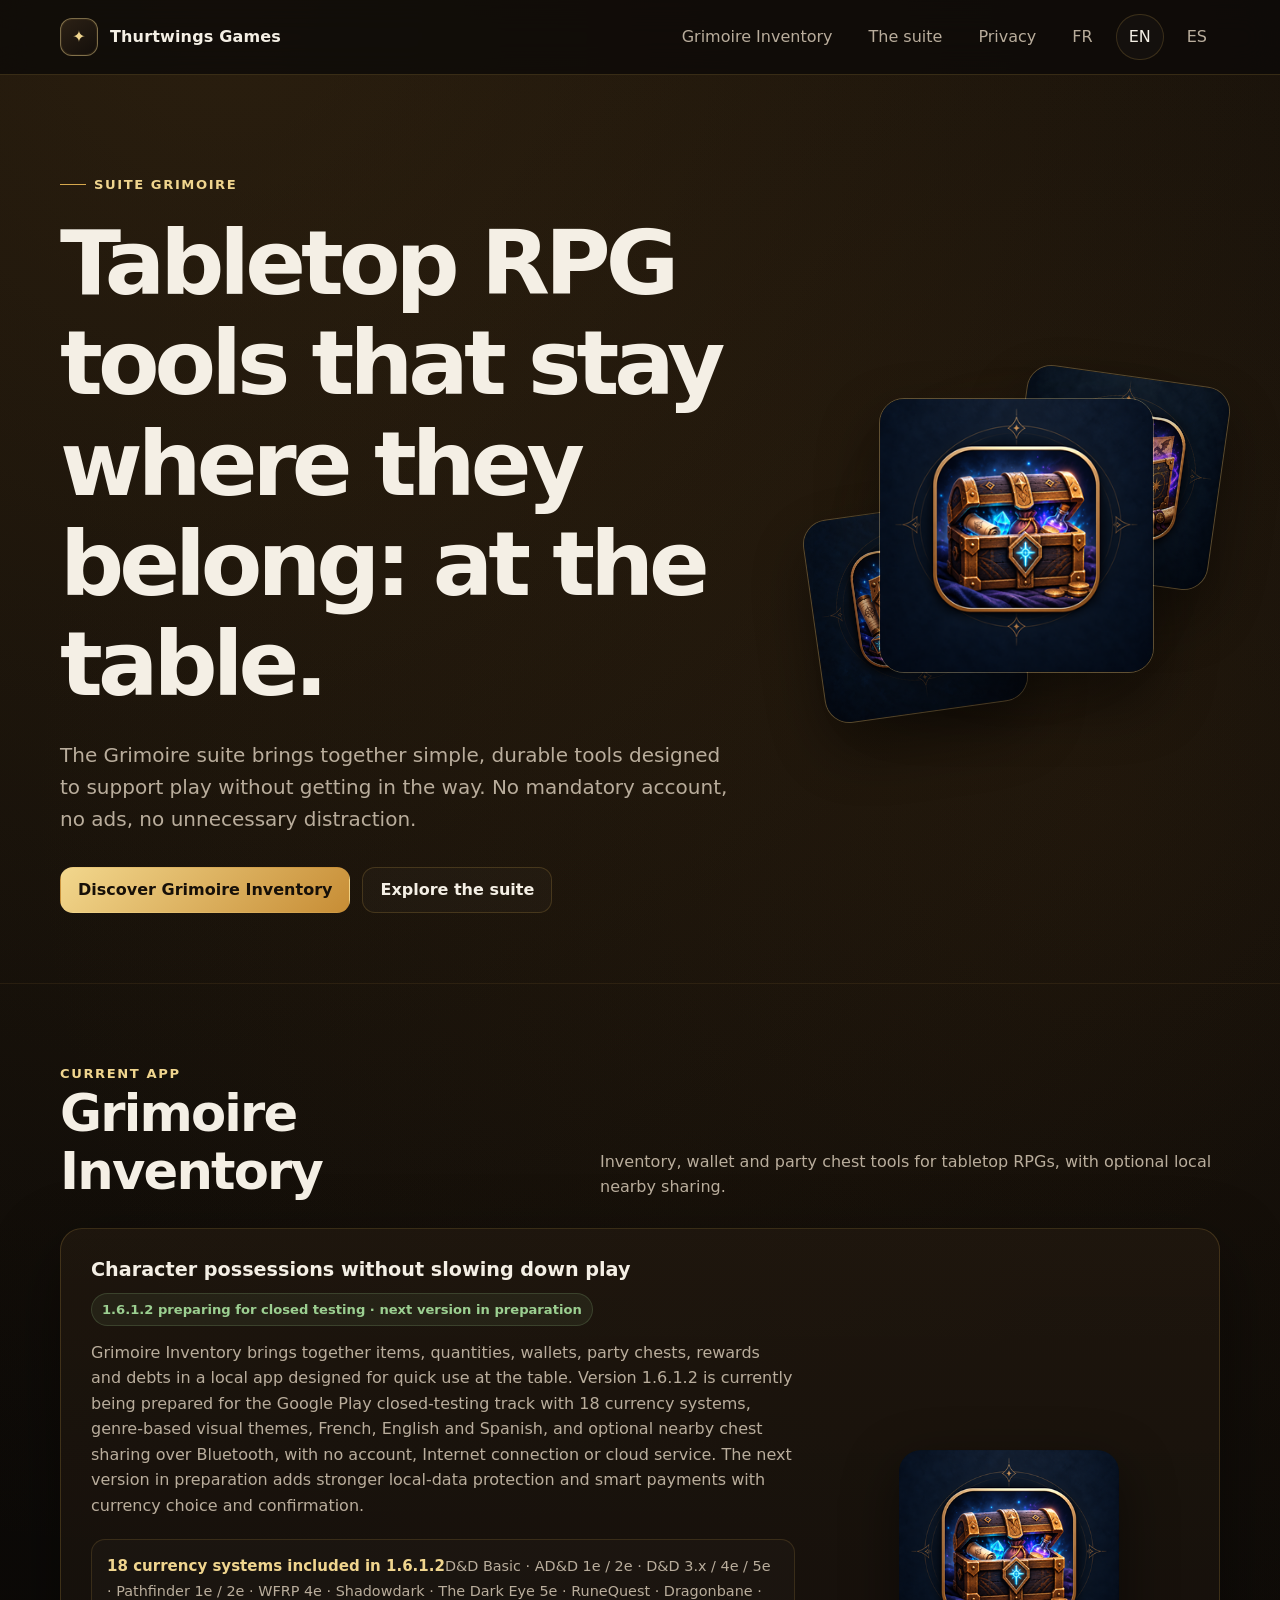
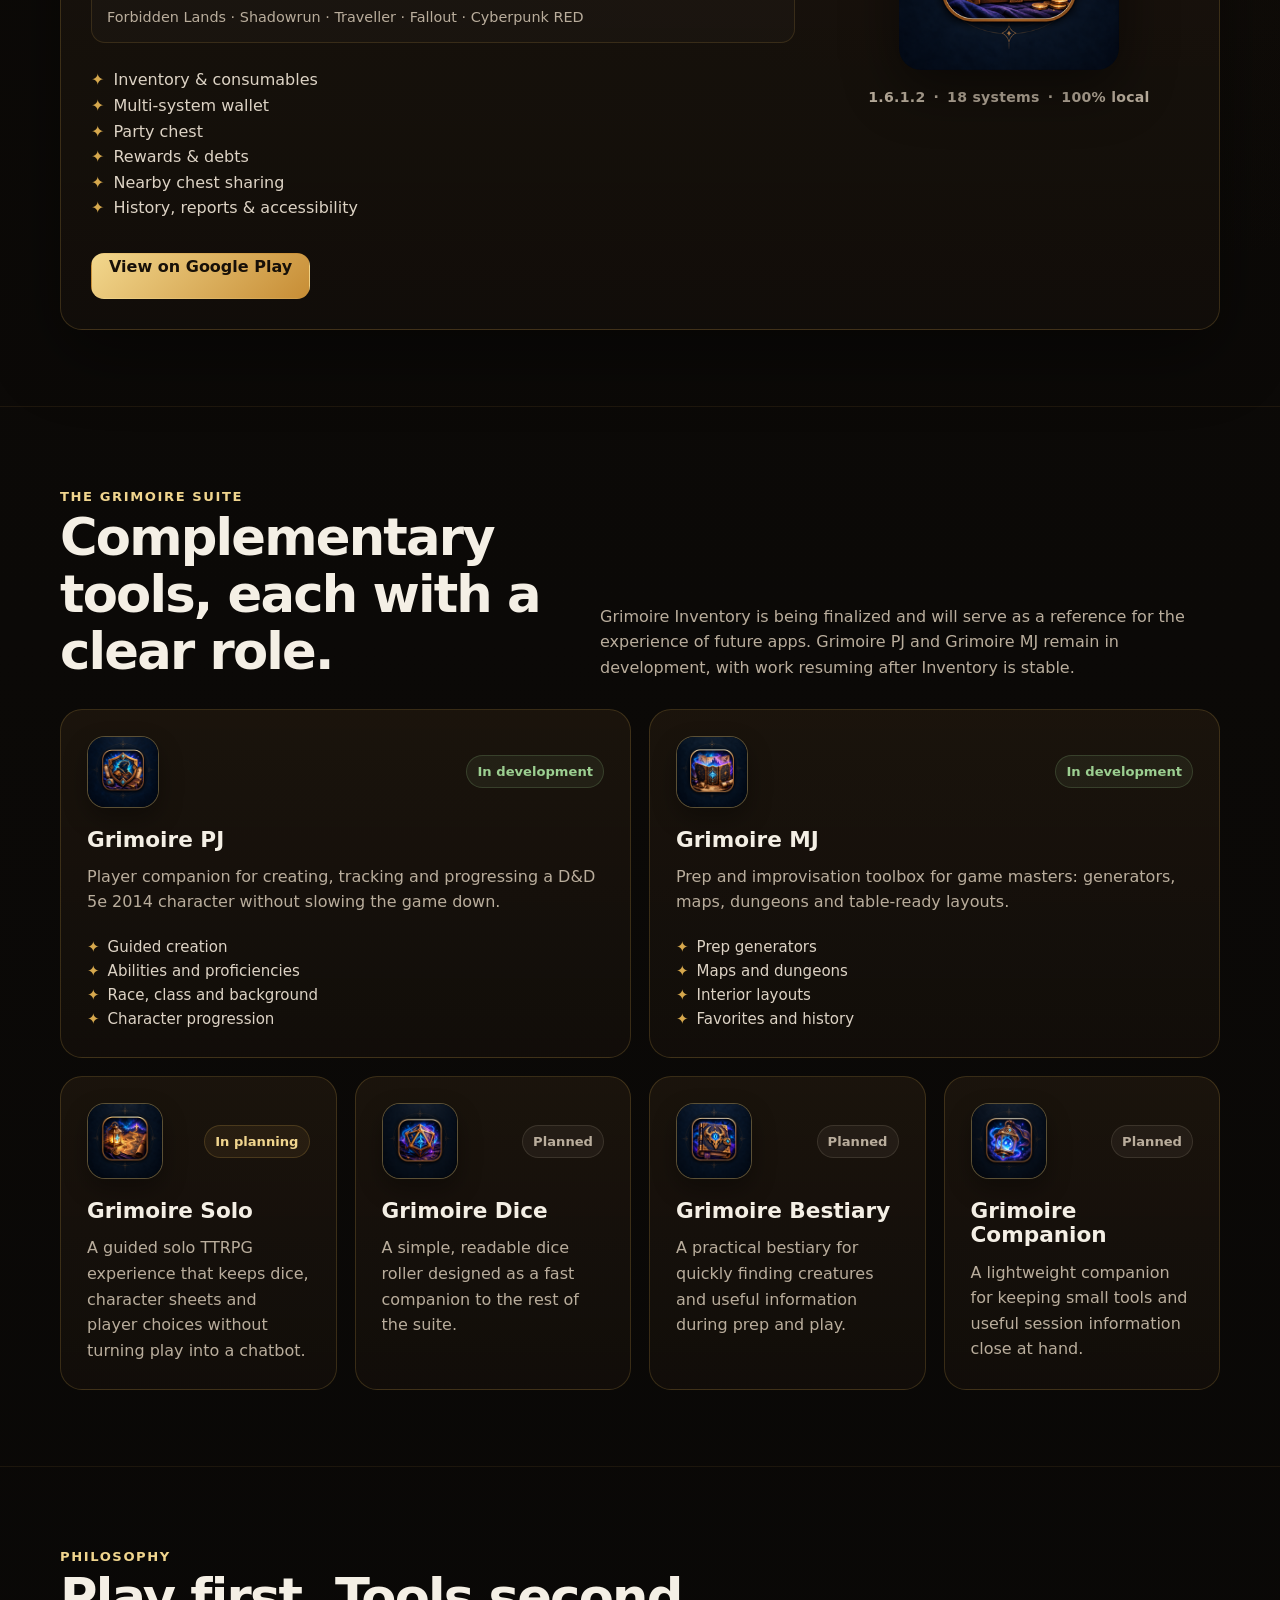
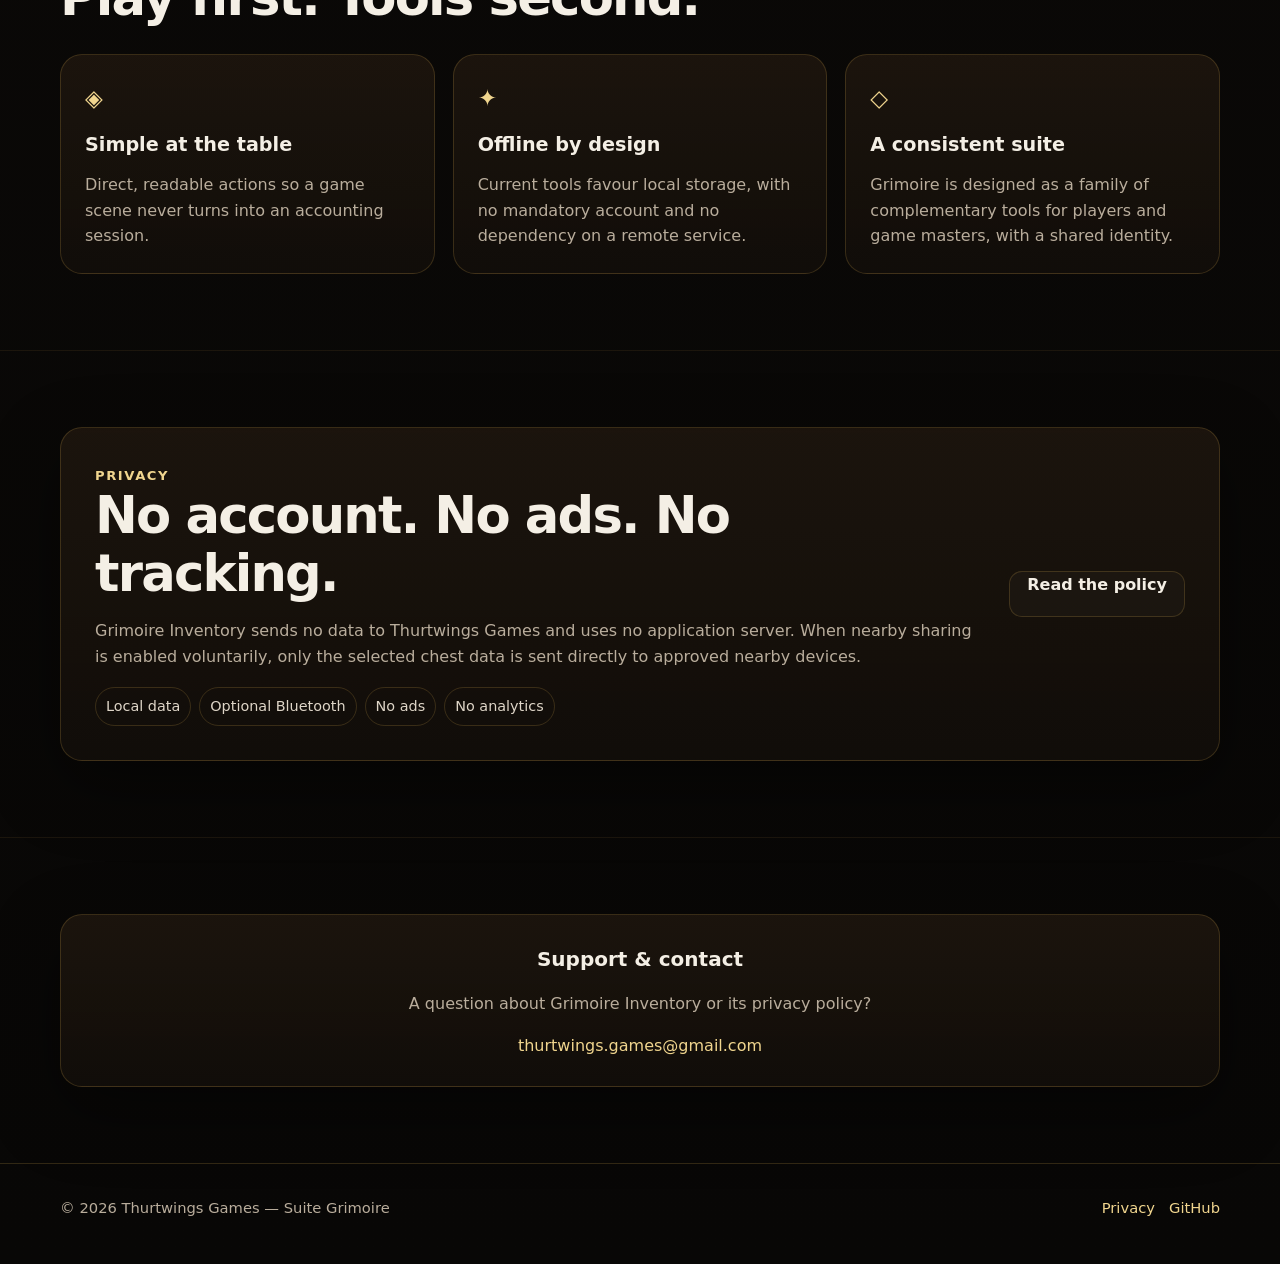
==== commit cfee0ca5: "Clarify closed testing status" ====
--- a/index.html
+++ b/index.html
@@ -1 +1 @@
-<!doctype html><html lang="fr"><head><meta charset="utf-8"><meta name="viewport" content="width=device-width, initial-scale=1"><meta name="theme-color" content="#0c0a08"><meta name="description" content="Site officiel de Thurtwings Games et de la suite Grimoire : outils simples, hors ligne et pensés pour le jeu de rôle sur table."><meta property="og:type" content="website"><meta property="og:title" content="Thurtwings Games — Suite Grimoire"><meta property="og:description" content="Des outils de JDR simples, hors ligne et pensés pour rester autour de la table."><meta property="og:url" content="https://thurtwings.github.io/Grimoire_Administratif/"><meta property="og:image" content="https://thurtwings.github.io/Grimoire_Administratif/assets/grimoire-suite/inventory-320.png"><meta name="twitter:card" content="summary"><meta name="twitter:title" content="Thurtwings Games — Suite Grimoire"><meta name="twitter:description" content="Des outils de JDR simples, hors ligne et pensés pour rester autour de la table."><meta name="twitter:image" content="https://thurtwings.github.io/Grimoire_Administratif/assets/grimoire-suite/inventory-320.png"><link rel="icon" type="image/png" href="./assets/grimoire-suite/inventory-320.png"><link rel="apple-touch-icon" href="./assets/grimoire-suite/inventory-320.png"><title>Thurtwings Games — Suite Grimoire</title><link rel="stylesheet" href="./styles.css?v=20261003-1"></head><body><header class="site-header"><div class="site-shell nav"><a class="brand" href="./index.html" aria-label="Accueil Thurtwings Games"><span class="brand-mark">✦</span><span>Thurtwings Games</span></a><div class="nav-actions"><a class="nav-link" href="#grimoire-bourse" data-lang="fr">Grimoire Inventaire</a><a class="nav-link" href="#grimoire-bourse" data-lang="es">Grimoire Inventario</a><a class="nav-link" href="#grimoire-bourse" data-lang="en">Grimoire Inventory</a><a class="nav-link" href="#suite" data-lang="fr">La suite</a><a class="nav-link" href="#suite" data-lang="es">La suite</a><a class="nav-link" href="#suite" data-lang="en">The suite</a><a class="nav-link" href="#privacy" data-lang="fr">Confidentialité</a><a class="nav-link" href="#privacy" data-lang="es">Privacidad</a><a class="nav-link" href="#privacy" data-lang="en">Privacy</a><button class="lang-button active" type="button" data-set-lang="fr" aria-label="Afficher le site en français">FR</button><button class="lang-button" type="button" data-set-lang="en" aria-label="Display the site in English">EN</button><button class="lang-button" type="button" data-set-lang="es" aria-label="Mostrar el sitio en español">ES</button></div></div></header><main><section class="hero"><div class="site-shell hero-grid"><div class="hero-copy-block"><span class="eyebrow">Suite Grimoire</span><div data-lang="fr"><h1>Des outils de JDR qui restent à leur place&nbsp;: autour de la table.</h1><p class="hero-copy">La suite Grimoire rassemble des outils simples, durables et pensés pour accompagner la partie sans la remplacer. Pas de compte obligatoire, pas de publicité, pas de distraction inutile.</p><div class="hero-actions"><a class="button primary" href="#grimoire-bourse">Découvrir Grimoire Inventaire</a><a class="button secondary" href="#suite">Voir toute la suite</a></div></div><div data-lang="es"><h1>Herramientas de rol que se quedan donde deben: en la mesa.</h1><p class="hero-copy">La suite Grimoire reúne herramientas sencillas y duraderas, pensadas para acompañar tus partidas sin sustituirlas. Sin cuentas obligatorias, sin anuncios y sin distracciones innecesarias.</p><div class="hero-actions"><a class="button primary" href="#grimoire-bourse">Descubrir Grimoire Inventario</a><a class="button secondary" href="#suite">Explorar la suite</a></div></div><div data-lang="en"><h1>Tabletop RPG tools that stay where they belong: at the table.</h1><p class="hero-copy">The Grimoire suite brings together simple, durable tools designed to support play without getting in the way. No mandatory account, no ads, no unnecessary distraction.</p><div class="hero-actions"><a class="button primary" href="#grimoire-bourse">Discover Grimoire Inventory</a><a class="button secondary" href="#suite">Explore the suite</a></div></div></div><div class="hero-art" aria-hidden="true"><img class="hero-app hero-app-main" src="./assets/grimoire-suite/inventory-320.png" alt=""><img class="hero-app hero-app-left" src="./assets/grimoire-suite/pj-320.png" alt=""><img class="hero-app hero-app-right" src="./assets/grimoire-suite/mj-320.png" alt=""></div></div></section><section class="section" id="grimoire-bourse"><span id="grimoire-inventaire"></span><div class="site-shell"><div class="section-intro"><div><span class="eyebrow" data-lang="fr">Application actuelle</span><span class="eyebrow" data-lang="es">Aplicación actual</span><span class="eyebrow" data-lang="en">Current app</span><h2 data-lang="fr">Grimoire Inventaire</h2><h2 data-lang="es">Grimoire Inventario</h2><h2 data-lang="en">Grimoire Inventory</h2></div><p data-lang="fr">Inventaire, bourse et coffre de groupe pour tes parties de JDR, avec partage local volontaire à proximité.</p><p data-lang="es">Inventario, monedero y cofre de grupo para tus partidas de rol, con opción de compartirlo localmente con dispositivos cercanos.</p><p data-lang="en">Inventory, wallet and party chest tools for tabletop RPGs, with optional local nearby sharing.</p></div><article class="app-card"><div><div class="app-title-row"><h3 data-lang="fr">Les possessions du personnage, sans ralentir la partie</h3><h3 data-lang="es">Las posesiones de tu personaje, sin frenar la partida</h3><h3 data-lang="en">Character possessions without slowing down play</h3><span class="status" data-lang="fr">1.6.1.2 en test fermé · prochaine version en préparation</span><span class="status" data-lang="es">1.6.1.2 en prueba cerrada · próxima versión en preparación</span><span class="status" data-lang="en">1.6.1.2 in closed testing · next version in preparation</span></div><p data-lang="fr">Grimoire Inventaire réunit objets, quantités, bourse, coffre de groupe, récompenses et dettes dans une application locale pensée pour une utilisation rapide à la table. La version 1.6.1.2 est actuellement en test fermé sur Google Play avec 18 systèmes monétaires, des thèmes génériques par genre, le français, l'anglais et l'espagnol, ainsi que le partage volontaire du coffre à proximité via Bluetooth, sans compte, Internet ni cloud. La prochaine version en préparation ajoute une meilleure protection des données locales et des paiements intelligents avec choix de monnaie et confirmation.</p><p data-lang="es">Grimoire Inventario reúne objetos, cantidades, monedero, cofre de grupo, recompensas y deudas en una aplicación local diseñada para usarse rápidamente durante la partida. La versión 1.6.1.2 está actualmente en prueba cerrada en Google Play con 18 sistemas monetarios, temas visuales genéricos según el género, francés, inglés y español, y la opción de compartir el cofre mediante Bluetooth con dispositivos cercanos, sin cuenta, Internet ni nube. La próxima versión en preparación añade una mejor protección de los datos locales y pagos inteligentes con elección de moneda y confirmación.</p><p data-lang="en">Grimoire Inventory brings together items, quantities, wallets, party chests, rewards and debts in a local app designed for quick use at the table. Version 1.6.1.2 is currently in closed testing on Google Play with 18 currency systems, genre-based visual themes, French, English and Spanish, and optional nearby chest sharing over Bluetooth, with no account, Internet connection or cloud service. The next version in preparation adds stronger local-data protection and smart payments with currency choice and confirmation.</p><div class="system-summary" data-lang="fr"><strong>18 systèmes monétaires intégrés en 1.6.1.2</strong><span>D&amp;D Basic · AD&amp;D 1e / 2e · D&amp;D 3.x / 4e / 5e · Pathfinder 1e / 2e · WFRP 4e · Shadowdark · L'Œil noir 5e · RuneQuest · Dragonbane · Forbidden Lands · Shadowrun · Traveller · Fallout · Cyberpunk RED</span></div><div class="system-summary" data-lang="es"><strong>18 sistemas monetarios incluidos en la versión 1.6.1.2</strong><span>D&amp;D Basic · AD&amp;D 1e / 2e · D&amp;D 3.x / 4e / 5e · Pathfinder 1e / 2e · WFRP 4e · Shadowdark · El Ojo Oscuro 5e · RuneQuest · Dragonbane · Forbidden Lands · Shadowrun · Traveller · Fallout · Cyberpunk RED</span></div><div class="system-summary" data-lang="en"><strong>18 currency systems included in 1.6.1.2</strong><span>D&amp;D Basic · AD&amp;D 1e / 2e · D&amp;D 3.x / 4e / 5e · Pathfinder 1e / 2e · WFRP 4e · Shadowdark · The Dark Eye 5e · RuneQuest · Dragonbane · Forbidden Lands · Shadowrun · Traveller · Fallout · Cyberpunk RED</span></div><ul class="feature-list" data-lang="fr"><li>Inventaire & consommables</li><li>Bourse multi-système</li><li>Coffre de groupe</li><li>Récompenses & dettes</li><li>Partage du coffre à proximité</li><li>Historique, rapports & accessibilité</li></ul><ul class="feature-list" data-lang="es"><li>Inventario y consumibles</li><li>Monedero multijuego</li><li>Cofre de grupo</li><li>Recompensas y deudas</li><li>Compartir el cofre con dispositivos cercanos</li><li>Historial, informes y accesibilidad</li></ul><ul class="feature-list" data-lang="en"><li>Inventory & consumables</li><li>Multi-system wallet</li><li>Party chest</li><li>Rewards & debts</li><li>Nearby chest sharing</li><li>History, reports & accessibility</li></ul><div class="hero-actions"><a class="button primary" href="https://play.google.com/store/apps/details?id=com.thurtwings.grimoire.money" data-lang="fr">Voir sur Google Play</a><a class="button primary" href="https://play.google.com/store/apps/details?id=com.thurtwings.grimoire.money" data-lang="es">Ver en Google Play</a><a class="button primary" href="https://play.google.com/store/apps/details?id=com.thurtwings.grimoire.money" data-lang="en">View on Google Play</a></div></div><div class="app-visual"><img class="app-icon" src="./assets/grimoire-suite/inventory-320.png" alt="Icône de Grimoire Inventaire"><div class="app-visual-meta"><span>1.6.1.2</span><span>·</span><span data-lang="fr">18 systèmes</span><span data-lang="es">18 sistemas</span><span data-lang="en">18 systems</span><span>·</span><span data-lang="fr">100 % local</span><span data-lang="es">100 % local</span><span data-lang="en">100% local</span></div></div></article></div></section><section class="section" id="suite"><div class="site-shell"><div class="section-intro"><div><span class="eyebrow" data-lang="fr">La suite Grimoire</span><span class="eyebrow" data-lang="es">La suite Grimoire</span><span class="eyebrow" data-lang="en">The Grimoire suite</span><h2 data-lang="fr">Des outils complémentaires, chacun à sa place.</h2><h2 data-lang="es">Herramientas complementarias, cada una con su función.</h2><h2 data-lang="en">Complementary tools, each with a clear role.</h2></div><p data-lang="fr">Grimoire Inventaire est en phase de finalisation et sert de référence pour l’expérience des prochaines applications. Grimoire PJ et Grimoire MJ restent en développement, mais leur reprise attendra la stabilisation d’Inventaire.</p><p data-lang="es">Grimoire Inventario está en fase de finalización y servirá como referencia para la experiencia de las próximas aplicaciones. Grimoire PJ y Grimoire MJ siguen en desarrollo y se retomarán cuando Inventario esté estabilizado.</p><p data-lang="en">Grimoire Inventory is being finalized and will serve as a reference for the experience of future apps. Grimoire PJ and Grimoire MJ remain in development, with work resuming after Inventory is stable.</p></div><div class="suite-grid suite-grid-featured"><article class="suite-card suite-card-featured"><div class="suite-card-top"><img class="suite-icon suite-icon-featured" src="./assets/grimoire-suite/pj-320.png" alt="Icône de Grimoire PJ"><span class="status status-dev" data-lang="fr">En développement</span><span class="status status-dev" data-lang="es">En desarrollo</span><span class="status status-dev" data-lang="en">In development</span></div><h3>Grimoire PJ</h3><p data-lang="fr">Assistant joueur pour créer, suivre et faire progresser un personnage D&amp;D 5e 2014 sans alourdir la partie.</p><p data-lang="es">Asistente para crear, gestionar y desarrollar personajes de D&amp;D 5.ª edición (2014) sin ralentizar la partida.</p><p data-lang="en">Player companion for creating, tracking and progressing a D&amp;D 5e 2014 character without slowing the game down.</p><ul class="suite-points" data-lang="fr"><li>Création guidée</li><li>Caractéristiques et maîtrises</li><li>Peuple, classe et historique</li><li>Progression du personnage</li></ul><ul class="suite-points" data-lang="es"><li>Creación guiada</li><li>Características y competencias</li><li>Especie, clase y trasfondo</li><li>Progresión del personaje</li></ul><ul class="suite-points" data-lang="en"><li>Guided creation</li><li>Abilities and proficiencies</li><li>Race, class and background</li><li>Character progression</li></ul></article><article class="suite-card suite-card-featured"><div class="suite-card-top"><img class="suite-icon suite-icon-featured" src="./assets/grimoire-suite/mj-320.png" alt="Icône de Grimoire MJ"><span class="status status-dev" data-lang="fr">En développement</span><span class="status status-dev" data-lang="es">En desarrollo</span><span class="status status-dev" data-lang="en">In development</span></div><h3>Grimoire MJ</h3><p data-lang="fr">Boîte à outils de préparation et d'improvisation pour meneur de jeu : générateurs, cartes, donjons et plans utilisables à la table.</p><p data-lang="es">Herramientas de preparación e improvisación para directores de juego: generadores, mapas, mazmorras y planos listos para usar en la mesa.</p><p data-lang="en">Prep and improvisation toolbox for game masters: generators, maps, dungeons and table-ready layouts.</p><ul class="suite-points" data-lang="fr"><li>Générateurs de préparation</li><li>Cartes et donjons</li><li>Plans intérieurs</li><li>Favoris et historique</li></ul><ul class="suite-points" data-lang="es"><li>Generadores para preparar partidas</li><li>Mapas y mazmorras</li><li>Planos de interiores</li><li>Favoritos e historial</li></ul><ul class="suite-points" data-lang="en"><li>Prep generators</li><li>Maps and dungeons</li><li>Interior layouts</li><li>Favorites and history</li></ul></article></div><div class="suite-grid suite-grid-compact"><article class="suite-card suite-card-compact"><div class="suite-card-top"><img class="suite-icon suite-icon-compact" src="./assets/grimoire-suite/solo-320.png" alt="Icône de Grimoire Solo"><span class="status status-planning" data-lang="fr">En réflexion</span><span class="status status-planning" data-lang="es">En fase de concepto</span><span class="status status-planning" data-lang="en">In planning</span></div><h3>Grimoire Solo</h3><p data-lang="fr">Une expérience de JDR solo guidée qui conserve les dés, la fiche et les choix de jeu sans transformer la partie en chatbot.</p><p data-lang="es">Una experiencia guiada de rol en solitario que conserva los dados, la ficha y las decisiones del jugador sin convertir la partida en un chatbot.</p><p data-lang="en">A guided solo TTRPG experience that keeps dice, character sheets and player choices without turning play into a chatbot.</p></article><article class="suite-card suite-card-compact"><div class="suite-card-top"><img class="suite-icon suite-icon-compact" src="./assets/grimoire-suite/dice-320.png" alt="Icône de Grimoire Dice"><span class="status status-planned" data-lang="fr">À venir</span><span class="status status-planned" data-lang="es">Próximamente</span><span class="status status-planned" data-lang="en">Planned</span></div><h3>Grimoire Dice</h3><p data-lang="fr">Un lanceur de dés simple et lisible, pensé comme un complément rapide aux autres outils de la suite.</p><p data-lang="es">Un lanzador de dados sencillo y legible, pensado para complementar rápidamente las demás herramientas de la suite.</p><p data-lang="en">A simple, readable dice roller designed as a fast companion to the rest of the suite.</p></article><article class="suite-card suite-card-compact"><div class="suite-card-top"><img class="suite-icon suite-icon-compact" src="./assets/grimoire-suite/bestiary-320.png" alt="Icône de Grimoire Bestiary"><span class="status status-planned" data-lang="fr">À venir</span><span class="status status-planned" data-lang="es">Próximamente</span><span class="status status-planned" data-lang="en">Planned</span></div><h3>Grimoire Bestiary</h3><p data-lang="fr">Un bestiaire pratique pour retrouver rapidement les créatures et les informations utiles en préparation comme en session.</p><p data-lang="es">Un bestiario práctico para encontrar criaturas e información útil al preparar y dirigir partidas.</p><p data-lang="en">A practical bestiary for quickly finding creatures and useful information during prep and play.</p></article><article class="suite-card suite-card-compact"><div class="suite-card-top"><img class="suite-icon suite-icon-compact" src="./assets/grimoire-suite/companion-320.png" alt="Icône de Grimoire Companion"><span class="status status-planned" data-lang="fr">À venir</span><span class="status status-planned" data-lang="es">Próximamente</span><span class="status status-planned" data-lang="en">Planned</span></div><h3>Grimoire Companion</h3><p data-lang="fr">Un compagnon léger pour centraliser de petits outils et informations utiles pendant la partie.</p><p data-lang="es">Un asistente ligero para reunir pequeñas herramientas e información útil durante la partida.</p><p data-lang="en">A lightweight companion for keeping small tools and useful session information close at hand.</p></article></div></div></section><section class="section"><div class="site-shell"><div class="section-intro"><div><span class="eyebrow" data-lang="fr">Philosophie</span><span class="eyebrow" data-lang="es">Filosofía</span><span class="eyebrow" data-lang="en">Philosophy</span><h2 data-lang="fr">Le jeu d'abord. L'outil ensuite.</h2><h2 data-lang="es">Primero el juego. Después la herramienta.</h2><h2 data-lang="en">Play first. Tools second.</h2></div></div><div class="grid-3"><article class="feature-card"><span class="mini-icon">◈</span><h3 data-lang="fr">Simple en session</h3><h3 data-lang="es">Fácil de usar durante la partida</h3><h3 data-lang="en">Simple at the table</h3><p data-lang="fr">Des actions directes et lisibles pour ne pas transformer une scène de jeu en séance de comptabilité.</p><p data-lang="es">Acciones directas y claras para que una escena de juego no se convierta en una sesión de contabilidad.</p><p data-lang="en">Direct, readable actions so a game scene never turns into an accounting session.</p></article><article class="feature-card"><span class="mini-icon">✦</span><h3 data-lang="fr">Hors ligne par choix</h3><h3 data-lang="es">Sin conexión por elección</h3><h3 data-lang="en">Offline by design</h3><p data-lang="fr">Les outils actuels privilégient le stockage local, sans compte obligatoire ni dépendance à un service distant.</p><p data-lang="es">Las herramientas actuales priorizan el almacenamiento local, sin cuentas obligatorias ni dependencia de servicios remotos.</p><p data-lang="en">Current tools favour local storage, with no mandatory account and no dependency on a remote service.</p></article><article class="feature-card"><span class="mini-icon">◇</span><h3 data-lang="fr">Suite cohérente</h3><h3 data-lang="es">Una suite coherente</h3><h3 data-lang="en">A consistent suite</h3><p data-lang="fr">Grimoire est pensé comme une famille d'outils complémentaires pour joueurs et meneurs, avec une identité commune.</p><p data-lang="es">Grimoire está concebida como una familia de herramientas complementarias para jugadores y directores de juego, con una identidad compartida.</p><p data-lang="en">Grimoire is designed as a family of complementary tools for players and game masters, with a shared identity.</p></article></div></div></section><section class="section" id="privacy"><div class="site-shell"><article class="privacy-card"><div><span class="eyebrow" data-lang="fr">Vie privée</span><span class="eyebrow" data-lang="es">Privacidad</span><span class="eyebrow" data-lang="en">Privacy</span><h2 data-lang="fr">Sans compte. Sans pub. Sans tracking.</h2><h2 data-lang="es">Sin cuenta. Sin anuncios. Sin seguimiento.</h2><h2 data-lang="en">No account. No ads. No tracking.</h2><p data-lang="fr">Grimoire Inventaire n'envoie aucune donnée à Thurtwings Games et n'utilise pas de serveur applicatif. Le partage à proximité, lorsqu'il est activé volontairement, transmet uniquement les données du coffre sélectionné directement aux appareils proches autorisés.</p><p data-lang="es">Grimoire Inventario no envía datos a Thurtwings Games ni utiliza servidores de la aplicación. Si activas voluntariamente el intercambio cercano, solo se transmiten los datos del cofre seleccionado directamente a los dispositivos cercanos autorizados.</p><p data-lang="en">Grimoire Inventory sends no data to Thurtwings Games and uses no application server. When nearby sharing is enabled voluntarily, only the selected chest data is sent directly to approved nearby devices.</p><div class="privacy-points"><span class="chip" data-lang="fr">Données locales</span><span class="chip" data-lang="es">Datos locales</span><span class="chip" data-lang="en">Local data</span><span class="chip" data-lang="fr">Bluetooth volontaire</span><span class="chip" data-lang="es">Bluetooth opcional</span><span class="chip" data-lang="en">Optional Bluetooth</span><span class="chip" data-lang="fr">Aucune publicité</span><span class="chip" data-lang="es">Sin publicidad</span><span class="chip" data-lang="en">No ads</span><span class="chip" data-lang="fr">Aucun analytics</span><span class="chip" data-lang="es">Sin analíticas</span><span class="chip" data-lang="en">No analytics</span></div></div><a class="button secondary" href="./legal/grimoire-bourse/privacy-policy.html" data-lang="fr">Lire la politique</a><a class="button secondary" href="./legal/grimoire-bourse/privacy-policy.html" data-lang="es">Leer la política (FR/EN)</a><a class="button secondary" href="./legal/grimoire-bourse/privacy-policy.html#en" data-lang="en">Read the policy</a></article></div></section><section class="section" id="contact"><div class="site-shell"><article class="support-card"><strong data-lang="fr">Support & contact</strong><strong data-lang="es">Soporte y contacto</strong><strong data-lang="en">Support & contact</strong><p data-lang="fr">Une question sur Grimoire Inventaire ou sa politique de confidentialité&nbsp;?</p><p data-lang="es">¿Tienes alguna pregunta sobre Grimoire Inventario o su política de privacidad?</p><p data-lang="en">A question about Grimoire Inventory or its privacy policy?</p><a href="mailto:thurtwings.games@gmail.com">thurtwings.games@gmail.com</a></article></div></section></main><footer class="site-footer"><div class="site-shell footer-row"><span>© 2026 Thurtwings Games — Suite Grimoire</span><div class="footer-links"><a href="./legal/grimoire-bourse/privacy-policy.html" data-lang="fr">Confidentialité</a><a href="./legal/grimoire-bourse/privacy-policy.html" data-lang="es">Privacidad</a><a href="./legal/grimoire-bourse/privacy-policy.html#en" data-lang="en">Privacy</a><a href="https://github.com/Thurtwings/Grimoire_Administratif">GitHub</a></div></div></footer><script>const buttons=document.querySelectorAll('[data-set-lang]');const setLanguage=(lang)=>{document.body.classList.toggle('lang-en',lang==='en');document.body.classList.toggle('lang-es',lang==='es');document.documentElement.lang=lang;buttons.forEach((button)=>{const active=button.dataset.setLang===lang;button.classList.toggle('active',active);button.setAttribute('aria-pressed',String(active));});localStorage.setItem('grimoire-lang',lang);};buttons.forEach((button)=>button.addEventListener('click',()=>setLanguage(button.dataset.setLang)));const saved=localStorage.getItem('grimoire-lang');const detected=(navigator.language||'fr').toLowerCase().slice(0,2);const initial=['fr','en','es'].includes(saved)?saved:(['fr','en','es'].includes(detected)?detected:'en');setLanguage(initial);</script></body></html>+<!doctype html><html lang="fr"><head><meta charset="utf-8"><meta name="viewport" content="width=device-width, initial-scale=1"><meta name="theme-color" content="#0c0a08"><meta name="description" content="Site officiel de Thurtwings Games et de la suite Grimoire : outils simples, hors ligne et pensés pour le jeu de rôle sur table."><meta property="og:type" content="website"><meta property="og:title" content="Thurtwings Games — Suite Grimoire"><meta property="og:description" content="Des outils de JDR simples, hors ligne et pensés pour rester autour de la table."><meta property="og:url" content="https://thurtwings.github.io/Grimoire_Administratif/"><meta property="og:image" content="https://thurtwings.github.io/Grimoire_Administratif/assets/grimoire-suite/inventory-320.png"><meta name="twitter:card" content="summary"><meta name="twitter:title" content="Thurtwings Games — Suite Grimoire"><meta name="twitter:description" content="Des outils de JDR simples, hors ligne et pensés pour rester autour de la table."><meta name="twitter:image" content="https://thurtwings.github.io/Grimoire_Administratif/assets/grimoire-suite/inventory-320.png"><link rel="icon" type="image/png" href="./assets/grimoire-suite/inventory-320.png"><link rel="apple-touch-icon" href="./assets/grimoire-suite/inventory-320.png"><title>Thurtwings Games — Suite Grimoire</title><link rel="stylesheet" href="./styles.css?v=20261003-1"></head><body><header class="site-header"><div class="site-shell nav"><a class="brand" href="./index.html" aria-label="Accueil Thurtwings Games"><span class="brand-mark">✦</span><span>Thurtwings Games</span></a><div class="nav-actions"><a class="nav-link" href="#grimoire-bourse" data-lang="fr">Grimoire Inventaire</a><a class="nav-link" href="#grimoire-bourse" data-lang="es">Grimoire Inventario</a><a class="nav-link" href="#grimoire-bourse" data-lang="en">Grimoire Inventory</a><a class="nav-link" href="#suite" data-lang="fr">La suite</a><a class="nav-link" href="#suite" data-lang="es">La suite</a><a class="nav-link" href="#suite" data-lang="en">The suite</a><a class="nav-link" href="#privacy" data-lang="fr">Confidentialité</a><a class="nav-link" href="#privacy" data-lang="es">Privacidad</a><a class="nav-link" href="#privacy" data-lang="en">Privacy</a><button class="lang-button active" type="button" data-set-lang="fr" aria-label="Afficher le site en français">FR</button><button class="lang-button" type="button" data-set-lang="en" aria-label="Display the site in English">EN</button><button class="lang-button" type="button" data-set-lang="es" aria-label="Mostrar el sitio en español">ES</button></div></div></header><main><section class="hero"><div class="site-shell hero-grid"><div class="hero-copy-block"><span class="eyebrow">Suite Grimoire</span><div data-lang="fr"><h1>Des outils de JDR qui restent à leur place&nbsp;: autour de la table.</h1><p class="hero-copy">La suite Grimoire rassemble des outils simples, durables et pensés pour accompagner la partie sans la remplacer. Pas de compte obligatoire, pas de publicité, pas de distraction inutile.</p><div class="hero-actions"><a class="button primary" href="#grimoire-bourse">Découvrir Grimoire Inventaire</a><a class="button secondary" href="#suite">Voir toute la suite</a></div></div><div data-lang="es"><h1>Herramientas de rol que se quedan donde deben: en la mesa.</h1><p class="hero-copy">La suite Grimoire reúne herramientas sencillas y duraderas, pensadas para acompañar tus partidas sin sustituirlas. Sin cuentas obligatorias, sin anuncios y sin distracciones innecesarias.</p><div class="hero-actions"><a class="button primary" href="#grimoire-bourse">Descubrir Grimoire Inventario</a><a class="button secondary" href="#suite">Explorar la suite</a></div></div><div data-lang="en"><h1>Tabletop RPG tools that stay where they belong: at the table.</h1><p class="hero-copy">The Grimoire suite brings together simple, durable tools designed to support play without getting in the way. No mandatory account, no ads, no unnecessary distraction.</p><div class="hero-actions"><a class="button primary" href="#grimoire-bourse">Discover Grimoire Inventory</a><a class="button secondary" href="#suite">Explore the suite</a></div></div></div><div class="hero-art" aria-hidden="true"><img class="hero-app hero-app-main" src="./assets/grimoire-suite/inventory-320.png" alt=""><img class="hero-app hero-app-left" src="./assets/grimoire-suite/pj-320.png" alt=""><img class="hero-app hero-app-right" src="./assets/grimoire-suite/mj-320.png" alt=""></div></div></section><section class="section" id="grimoire-bourse"><span id="grimoire-inventaire"></span><div class="site-shell"><div class="section-intro"><div><span class="eyebrow" data-lang="fr">Application actuelle</span><span class="eyebrow" data-lang="es">Aplicación actual</span><span class="eyebrow" data-lang="en">Current app</span><h2 data-lang="fr">Grimoire Inventaire</h2><h2 data-lang="es">Grimoire Inventario</h2><h2 data-lang="en">Grimoire Inventory</h2></div><p data-lang="fr">Inventaire, bourse et coffre de groupe pour tes parties de JDR, avec partage local volontaire à proximité.</p><p data-lang="es">Inventario, monedero y cofre de grupo para tus partidas de rol, con opción de compartirlo localmente con dispositivos cercanos.</p><p data-lang="en">Inventory, wallet and party chest tools for tabletop RPGs, with optional local nearby sharing.</p></div><article class="app-card"><div><div class="app-title-row"><h3 data-lang="fr">Les possessions du personnage, sans ralentir la partie</h3><h3 data-lang="es">Las posesiones de tu personaje, sin frenar la partida</h3><h3 data-lang="en">Character possessions without slowing down play</h3><span class="status" data-lang="fr">1.6.1.2 en préparation pour le test fermé · prochaine version en préparation</span><span class="status" data-lang="es">1.6.1.2 en preparación para la prueba cerrada · próxima versión en preparación</span><span class="status" data-lang="en">1.6.1.2 preparing for closed testing · next version in preparation</span></div><p data-lang="fr">Grimoire Inventaire réunit objets, quantités, bourse, coffre de groupe, récompenses et dettes dans une application locale pensée pour une utilisation rapide à la table. La version 1.6.1.2 est actuellement en préparation pour la piste de test fermé sur Google Play avec 18 systèmes monétaires, des thèmes génériques par genre, le français, l'anglais et l'espagnol, ainsi que le partage volontaire du coffre à proximité via Bluetooth, sans compte, Internet ni cloud. La prochaine version en préparation ajoute une meilleure protection des données locales et des paiements intelligents avec choix de monnaie et confirmation.</p><p data-lang="es">Grimoire Inventario reúne objetos, cantidades, monedero, cofre de grupo, recompensas y deudas en una aplicación local diseñada para usarse rápidamente durante la partida. La versión 1.6.1.2 está actualmente en preparación para la pista de prueba cerrada en Google Play con 18 sistemas monetarios, temas visuales genéricos según el género, francés, inglés y español, y la opción de compartir el cofre mediante Bluetooth con dispositivos cercanos, sin cuenta, Internet ni nube. La próxima versión en preparación añade una mejor protección de los datos locales y pagos inteligentes con elección de moneda y confirmación.</p><p data-lang="en">Grimoire Inventory brings together items, quantities, wallets, party chests, rewards and debts in a local app designed for quick use at the table. Version 1.6.1.2 is currently being prepared for the Google Play closed-testing track with 18 currency systems, genre-based visual themes, French, English and Spanish, and optional nearby chest sharing over Bluetooth, with no account, Internet connection or cloud service. The next version in preparation adds stronger local-data protection and smart payments with currency choice and confirmation.</p><div class="system-summary" data-lang="fr"><strong>18 systèmes monétaires intégrés en 1.6.1.2</strong><span>D&amp;D Basic · AD&amp;D 1e / 2e · D&amp;D 3.x / 4e / 5e · Pathfinder 1e / 2e · WFRP 4e · Shadowdark · L'Œil noir 5e · RuneQuest · Dragonbane · Forbidden Lands · Shadowrun · Traveller · Fallout · Cyberpunk RED</span></div><div class="system-summary" data-lang="es"><strong>18 sistemas monetarios incluidos en la versión 1.6.1.2</strong><span>D&amp;D Basic · AD&amp;D 1e / 2e · D&amp;D 3.x / 4e / 5e · Pathfinder 1e / 2e · WFRP 4e · Shadowdark · El Ojo Oscuro 5e · RuneQuest · Dragonbane · Forbidden Lands · Shadowrun · Traveller · Fallout · Cyberpunk RED</span></div><div class="system-summary" data-lang="en"><strong>18 currency systems included in 1.6.1.2</strong><span>D&amp;D Basic · AD&amp;D 1e / 2e · D&amp;D 3.x / 4e / 5e · Pathfinder 1e / 2e · WFRP 4e · Shadowdark · The Dark Eye 5e · RuneQuest · Dragonbane · Forbidden Lands · Shadowrun · Traveller · Fallout · Cyberpunk RED</span></div><ul class="feature-list" data-lang="fr"><li>Inventaire & consommables</li><li>Bourse multi-système</li><li>Coffre de groupe</li><li>Récompenses & dettes</li><li>Partage du coffre à proximité</li><li>Historique, rapports & accessibilité</li></ul><ul class="feature-list" data-lang="es"><li>Inventario y consumibles</li><li>Monedero multijuego</li><li>Cofre de grupo</li><li>Recompensas y deudas</li><li>Compartir el cofre con dispositivos cercanos</li><li>Historial, informes y accesibilidad</li></ul><ul class="feature-list" data-lang="en"><li>Inventory & consumables</li><li>Multi-system wallet</li><li>Party chest</li><li>Rewards & debts</li><li>Nearby chest sharing</li><li>History, reports & accessibility</li></ul><div class="hero-actions"><a class="button primary" href="https://play.google.com/store/apps/details?id=com.thurtwings.grimoire.money" data-lang="fr">Voir sur Google Play</a><a class="button primary" href="https://play.google.com/store/apps/details?id=com.thurtwings.grimoire.money" data-lang="es">Ver en Google Play</a><a class="button primary" href="https://play.google.com/store/apps/details?id=com.thurtwings.grimoire.money" data-lang="en">View on Google Play</a></div></div><div class="app-visual"><img class="app-icon" src="./assets/grimoire-suite/inventory-320.png" alt="Icône de Grimoire Inventaire"><div class="app-visual-meta"><span>1.6.1.2</span><span>·</span><span data-lang="fr">18 systèmes</span><span data-lang="es">18 sistemas</span><span data-lang="en">18 systems</span><span>·</span><span data-lang="fr">100 % local</span><span data-lang="es">100 % local</span><span data-lang="en">100% local</span></div></div></article></div></section><section class="section" id="suite"><div class="site-shell"><div class="section-intro"><div><span class="eyebrow" data-lang="fr">La suite Grimoire</span><span class="eyebrow" data-lang="es">La suite Grimoire</span><span class="eyebrow" data-lang="en">The Grimoire suite</span><h2 data-lang="fr">Des outils complémentaires, chacun à sa place.</h2><h2 data-lang="es">Herramientas complementarias, cada una con su función.</h2><h2 data-lang="en">Complementary tools, each with a clear role.</h2></div><p data-lang="fr">Grimoire Inventaire est en phase de finalisation et sert de référence pour l’expérience des prochaines applications. Grimoire PJ et Grimoire MJ restent en développement, mais leur reprise attendra la stabilisation d’Inventaire.</p><p data-lang="es">Grimoire Inventario está en fase de finalización y servirá como referencia para la experiencia de las próximas aplicaciones. Grimoire PJ y Grimoire MJ siguen en desarrollo y se retomarán cuando Inventario esté estabilizado.</p><p data-lang="en">Grimoire Inventory is being finalized and will serve as a reference for the experience of future apps. Grimoire PJ and Grimoire MJ remain in development, with work resuming after Inventory is stable.</p></div><div class="suite-grid suite-grid-featured"><article class="suite-card suite-card-featured"><div class="suite-card-top"><img class="suite-icon suite-icon-featured" src="./assets/grimoire-suite/pj-320.png" alt="Icône de Grimoire PJ"><span class="status status-dev" data-lang="fr">En développement</span><span class="status status-dev" data-lang="es">En desarrollo</span><span class="status status-dev" data-lang="en">In development</span></div><h3>Grimoire PJ</h3><p data-lang="fr">Assistant joueur pour créer, suivre et faire progresser un personnage D&amp;D 5e 2014 sans alourdir la partie.</p><p data-lang="es">Asistente para crear, gestionar y desarrollar personajes de D&amp;D 5.ª edición (2014) sin ralentizar la partida.</p><p data-lang="en">Player companion for creating, tracking and progressing a D&amp;D 5e 2014 character without slowing the game down.</p><ul class="suite-points" data-lang="fr"><li>Création guidée</li><li>Caractéristiques et maîtrises</li><li>Peuple, classe et historique</li><li>Progression du personnage</li></ul><ul class="suite-points" data-lang="es"><li>Creación guiada</li><li>Características y competencias</li><li>Especie, clase y trasfondo</li><li>Progresión del personaje</li></ul><ul class="suite-points" data-lang="en"><li>Guided creation</li><li>Abilities and proficiencies</li><li>Race, class and background</li><li>Character progression</li></ul></article><article class="suite-card suite-card-featured"><div class="suite-card-top"><img class="suite-icon suite-icon-featured" src="./assets/grimoire-suite/mj-320.png" alt="Icône de Grimoire MJ"><span class="status status-dev" data-lang="fr">En développement</span><span class="status status-dev" data-lang="es">En desarrollo</span><span class="status status-dev" data-lang="en">In development</span></div><h3>Grimoire MJ</h3><p data-lang="fr">Boîte à outils de préparation et d'improvisation pour meneur de jeu : générateurs, cartes, donjons et plans utilisables à la table.</p><p data-lang="es">Herramientas de preparación e improvisación para directores de juego: generadores, mapas, mazmorras y planos listos para usar en la mesa.</p><p data-lang="en">Prep and improvisation toolbox for game masters: generators, maps, dungeons and table-ready layouts.</p><ul class="suite-points" data-lang="fr"><li>Générateurs de préparation</li><li>Cartes et donjons</li><li>Plans intérieurs</li><li>Favoris et historique</li></ul><ul class="suite-points" data-lang="es"><li>Generadores para preparar partidas</li><li>Mapas y mazmorras</li><li>Planos de interiores</li><li>Favoritos e historial</li></ul><ul class="suite-points" data-lang="en"><li>Prep generators</li><li>Maps and dungeons</li><li>Interior layouts</li><li>Favorites and history</li></ul></article></div><div class="suite-grid suite-grid-compact"><article class="suite-card suite-card-compact"><div class="suite-card-top"><img class="suite-icon suite-icon-compact" src="./assets/grimoire-suite/solo-320.png" alt="Icône de Grimoire Solo"><span class="status status-planning" data-lang="fr">En réflexion</span><span class="status status-planning" data-lang="es">En fase de concepto</span><span class="status status-planning" data-lang="en">In planning</span></div><h3>Grimoire Solo</h3><p data-lang="fr">Une expérience de JDR solo guidée qui conserve les dés, la fiche et les choix de jeu sans transformer la partie en chatbot.</p><p data-lang="es">Una experiencia guiada de rol en solitario que conserva los dados, la ficha y las decisiones del jugador sin convertir la partida en un chatbot.</p><p data-lang="en">A guided solo TTRPG experience that keeps dice, character sheets and player choices without turning play into a chatbot.</p></article><article class="suite-card suite-card-compact"><div class="suite-card-top"><img class="suite-icon suite-icon-compact" src="./assets/grimoire-suite/dice-320.png" alt="Icône de Grimoire Dice"><span class="status status-planned" data-lang="fr">À venir</span><span class="status status-planned" data-lang="es">Próximamente</span><span class="status status-planned" data-lang="en">Planned</span></div><h3>Grimoire Dice</h3><p data-lang="fr">Un lanceur de dés simple et lisible, pensé comme un complément rapide aux autres outils de la suite.</p><p data-lang="es">Un lanzador de dados sencillo y legible, pensado para complementar rápidamente las demás herramientas de la suite.</p><p data-lang="en">A simple, readable dice roller designed as a fast companion to the rest of the suite.</p></article><article class="suite-card suite-card-compact"><div class="suite-card-top"><img class="suite-icon suite-icon-compact" src="./assets/grimoire-suite/bestiary-320.png" alt="Icône de Grimoire Bestiary"><span class="status status-planned" data-lang="fr">À venir</span><span class="status status-planned" data-lang="es">Próximamente</span><span class="status status-planned" data-lang="en">Planned</span></div><h3>Grimoire Bestiary</h3><p data-lang="fr">Un bestiaire pratique pour retrouver rapidement les créatures et les informations utiles en préparation comme en session.</p><p data-lang="es">Un bestiario práctico para encontrar criaturas e información útil al preparar y dirigir partidas.</p><p data-lang="en">A practical bestiary for quickly finding creatures and useful information during prep and play.</p></article><article class="suite-card suite-card-compact"><div class="suite-card-top"><img class="suite-icon suite-icon-compact" src="./assets/grimoire-suite/companion-320.png" alt="Icône de Grimoire Companion"><span class="status status-planned" data-lang="fr">À venir</span><span class="status status-planned" data-lang="es">Próximamente</span><span class="status status-planned" data-lang="en">Planned</span></div><h3>Grimoire Companion</h3><p data-lang="fr">Un compagnon léger pour centraliser de petits outils et informations utiles pendant la partie.</p><p data-lang="es">Un asistente ligero para reunir pequeñas herramientas e información útil durante la partida.</p><p data-lang="en">A lightweight companion for keeping small tools and useful session information close at hand.</p></article></div></div></section><section class="section"><div class="site-shell"><div class="section-intro"><div><span class="eyebrow" data-lang="fr">Philosophie</span><span class="eyebrow" data-lang="es">Filosofía</span><span class="eyebrow" data-lang="en">Philosophy</span><h2 data-lang="fr">Le jeu d'abord. L'outil ensuite.</h2><h2 data-lang="es">Primero el juego. Después la herramienta.</h2><h2 data-lang="en">Play first. Tools second.</h2></div></div><div class="grid-3"><article class="feature-card"><span class="mini-icon">◈</span><h3 data-lang="fr">Simple en session</h3><h3 data-lang="es">Fácil de usar durante la partida</h3><h3 data-lang="en">Simple at the table</h3><p data-lang="fr">Des actions directes et lisibles pour ne pas transformer une scène de jeu en séance de comptabilité.</p><p data-lang="es">Acciones directas y claras para que una escena de juego no se convierta en una sesión de contabilidad.</p><p data-lang="en">Direct, readable actions so a game scene never turns into an accounting session.</p></article><article class="feature-card"><span class="mini-icon">✦</span><h3 data-lang="fr">Hors ligne par choix</h3><h3 data-lang="es">Sin conexión por elección</h3><h3 data-lang="en">Offline by design</h3><p data-lang="fr">Les outils actuels privilégient le stockage local, sans compte obligatoire ni dépendance à un service distant.</p><p data-lang="es">Las herramientas actuales priorizan el almacenamiento local, sin cuentas obligatorias ni dependencia de servicios remotos.</p><p data-lang="en">Current tools favour local storage, with no mandatory account and no dependency on a remote service.</p></article><article class="feature-card"><span class="mini-icon">◇</span><h3 data-lang="fr">Suite cohérente</h3><h3 data-lang="es">Una suite coherente</h3><h3 data-lang="en">A consistent suite</h3><p data-lang="fr">Grimoire est pensé comme une famille d'outils complémentaires pour joueurs et meneurs, avec une identité commune.</p><p data-lang="es">Grimoire está concebida como una familia de herramientas complementarias para jugadores y directores de juego, con una identidad compartida.</p><p data-lang="en">Grimoire is designed as a family of complementary tools for players and game masters, with a shared identity.</p></article></div></div></section><section class="section" id="privacy"><div class="site-shell"><article class="privacy-card"><div><span class="eyebrow" data-lang="fr">Vie privée</span><span class="eyebrow" data-lang="es">Privacidad</span><span class="eyebrow" data-lang="en">Privacy</span><h2 data-lang="fr">Sans compte. Sans pub. Sans tracking.</h2><h2 data-lang="es">Sin cuenta. Sin anuncios. Sin seguimiento.</h2><h2 data-lang="en">No account. No ads. No tracking.</h2><p data-lang="fr">Grimoire Inventaire n'envoie aucune donnée à Thurtwings Games et n'utilise pas de serveur applicatif. Le partage à proximité, lorsqu'il est activé volontairement, transmet uniquement les données du coffre sélectionné directement aux appareils proches autorisés.</p><p data-lang="es">Grimoire Inventario no envía datos a Thurtwings Games ni utiliza servidores de la aplicación. Si activas voluntariamente el intercambio cercano, solo se transmiten los datos del cofre seleccionado directamente a los dispositivos cercanos autorizados.</p><p data-lang="en">Grimoire Inventory sends no data to Thurtwings Games and uses no application server. When nearby sharing is enabled voluntarily, only the selected chest data is sent directly to approved nearby devices.</p><div class="privacy-points"><span class="chip" data-lang="fr">Données locales</span><span class="chip" data-lang="es">Datos locales</span><span class="chip" data-lang="en">Local data</span><span class="chip" data-lang="fr">Bluetooth volontaire</span><span class="chip" data-lang="es">Bluetooth opcional</span><span class="chip" data-lang="en">Optional Bluetooth</span><span class="chip" data-lang="fr">Aucune publicité</span><span class="chip" data-lang="es">Sin publicidad</span><span class="chip" data-lang="en">No ads</span><span class="chip" data-lang="fr">Aucun analytics</span><span class="chip" data-lang="es">Sin analíticas</span><span class="chip" data-lang="en">No analytics</span></div></div><a class="button secondary" href="./legal/grimoire-bourse/privacy-policy.html" data-lang="fr">Lire la politique</a><a class="button secondary" href="./legal/grimoire-bourse/privacy-policy.html" data-lang="es">Leer la política (FR/EN)</a><a class="button secondary" href="./legal/grimoire-bourse/privacy-policy.html#en" data-lang="en">Read the policy</a></article></div></section><section class="section" id="contact"><div class="site-shell"><article class="support-card"><strong data-lang="fr">Support & contact</strong><strong data-lang="es">Soporte y contacto</strong><strong data-lang="en">Support & contact</strong><p data-lang="fr">Une question sur Grimoire Inventaire ou sa politique de confidentialité&nbsp;?</p><p data-lang="es">¿Tienes alguna pregunta sobre Grimoire Inventario o su política de privacidad?</p><p data-lang="en">A question about Grimoire Inventory or its privacy policy?</p><a href="mailto:thurtwings.games@gmail.com">thurtwings.games@gmail.com</a></article></div></section></main><footer class="site-footer"><div class="site-shell footer-row"><span>© 2026 Thurtwings Games — Suite Grimoire</span><div class="footer-links"><a href="./legal/grimoire-bourse/privacy-policy.html" data-lang="fr">Confidentialité</a><a href="./legal/grimoire-bourse/privacy-policy.html" data-lang="es">Privacidad</a><a href="./legal/grimoire-bourse/privacy-policy.html#en" data-lang="en">Privacy</a><a href="https://github.com/Thurtwings/Grimoire_Administratif">GitHub</a></div></div></footer><script>const buttons=document.querySelectorAll('[data-set-lang]');const setLanguage=(lang)=>{document.body.classList.toggle('lang-en',lang==='en');document.body.classList.toggle('lang-es',lang==='es');document.documentElement.lang=lang;buttons.forEach((button)=>{const active=button.dataset.setLang===lang;button.classList.toggle('active',active);button.setAttribute('aria-pressed',String(active));});localStorage.setItem('grimoire-lang',lang);};buttons.forEach((button)=>button.addEventListener('click',()=>setLanguage(button.dataset.setLang)));const saved=localStorage.getItem('grimoire-lang');const detected=(navigator.language||'fr').toLowerCase().slice(0,2);const initial=['fr','en','es'].includes(saved)?saved:(['fr','en','es'].includes(detected)?detected:'en');setLanguage(initial);</script></body></html>
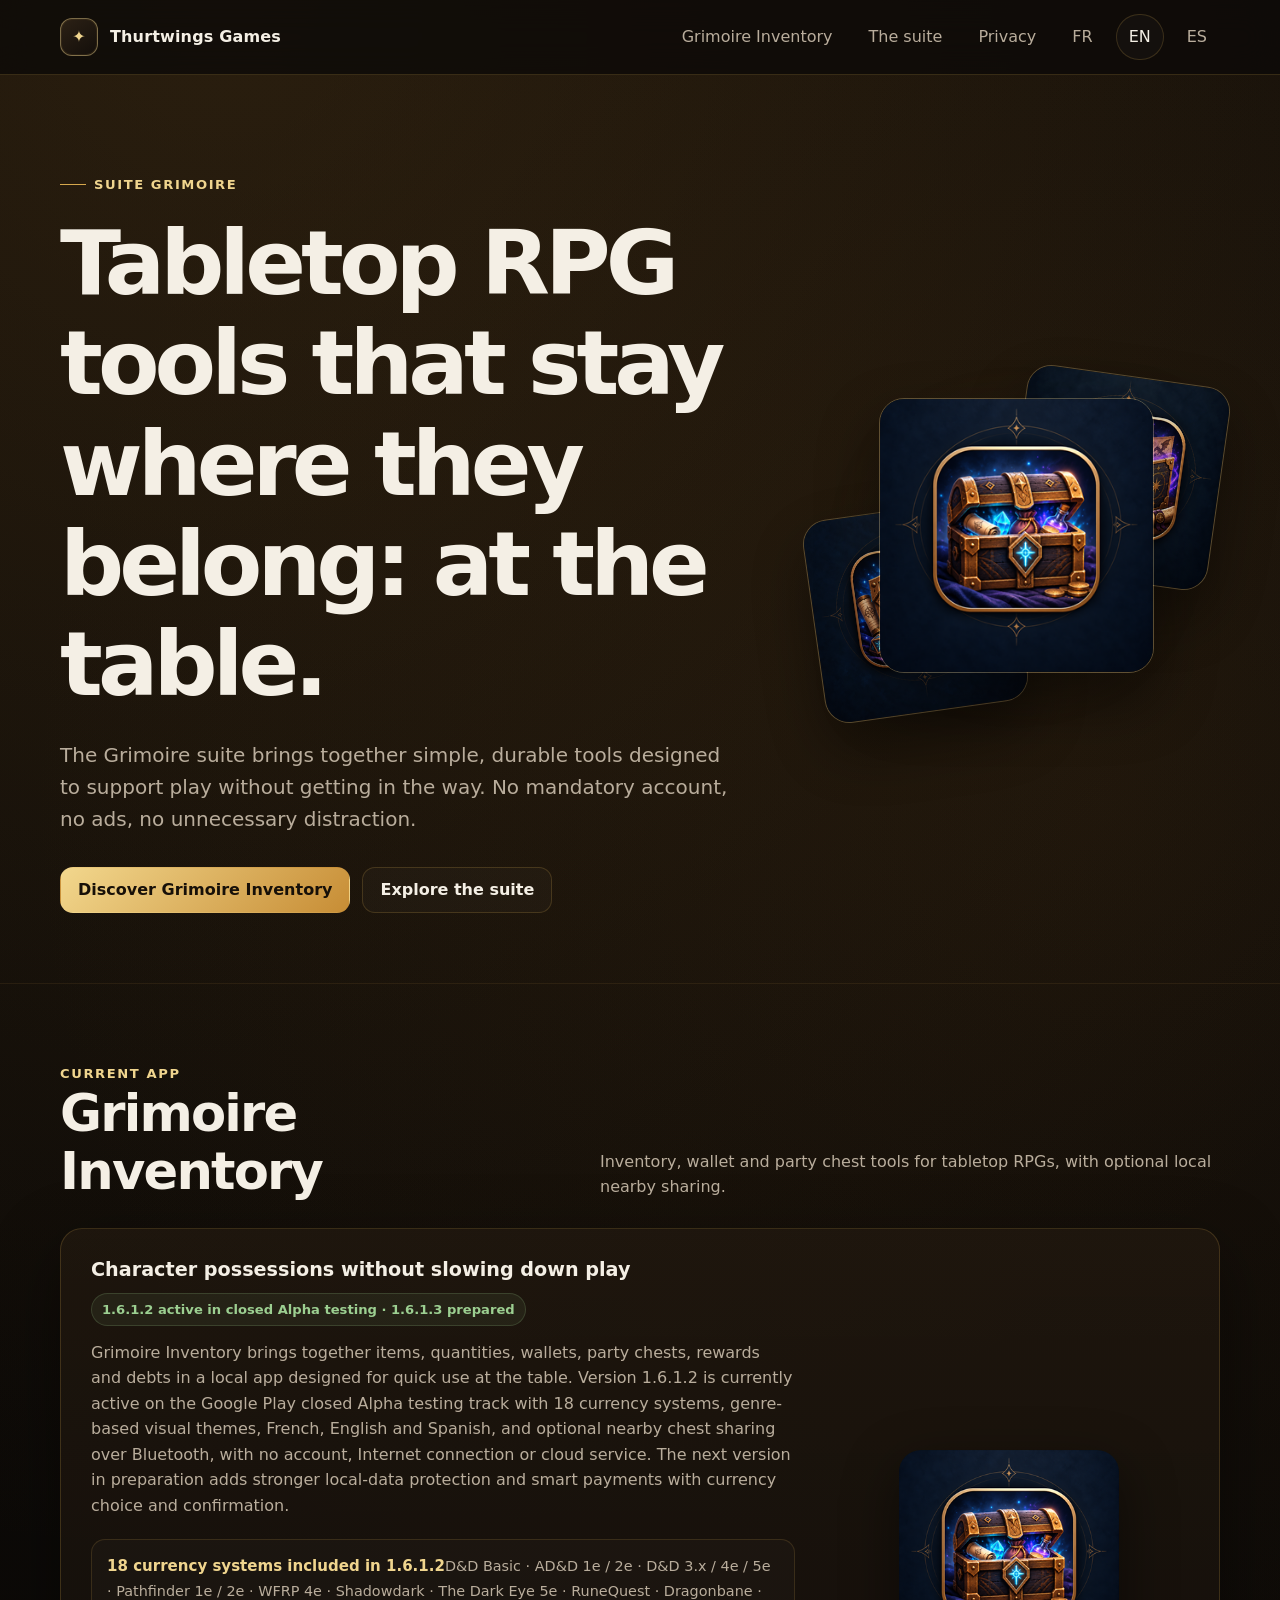
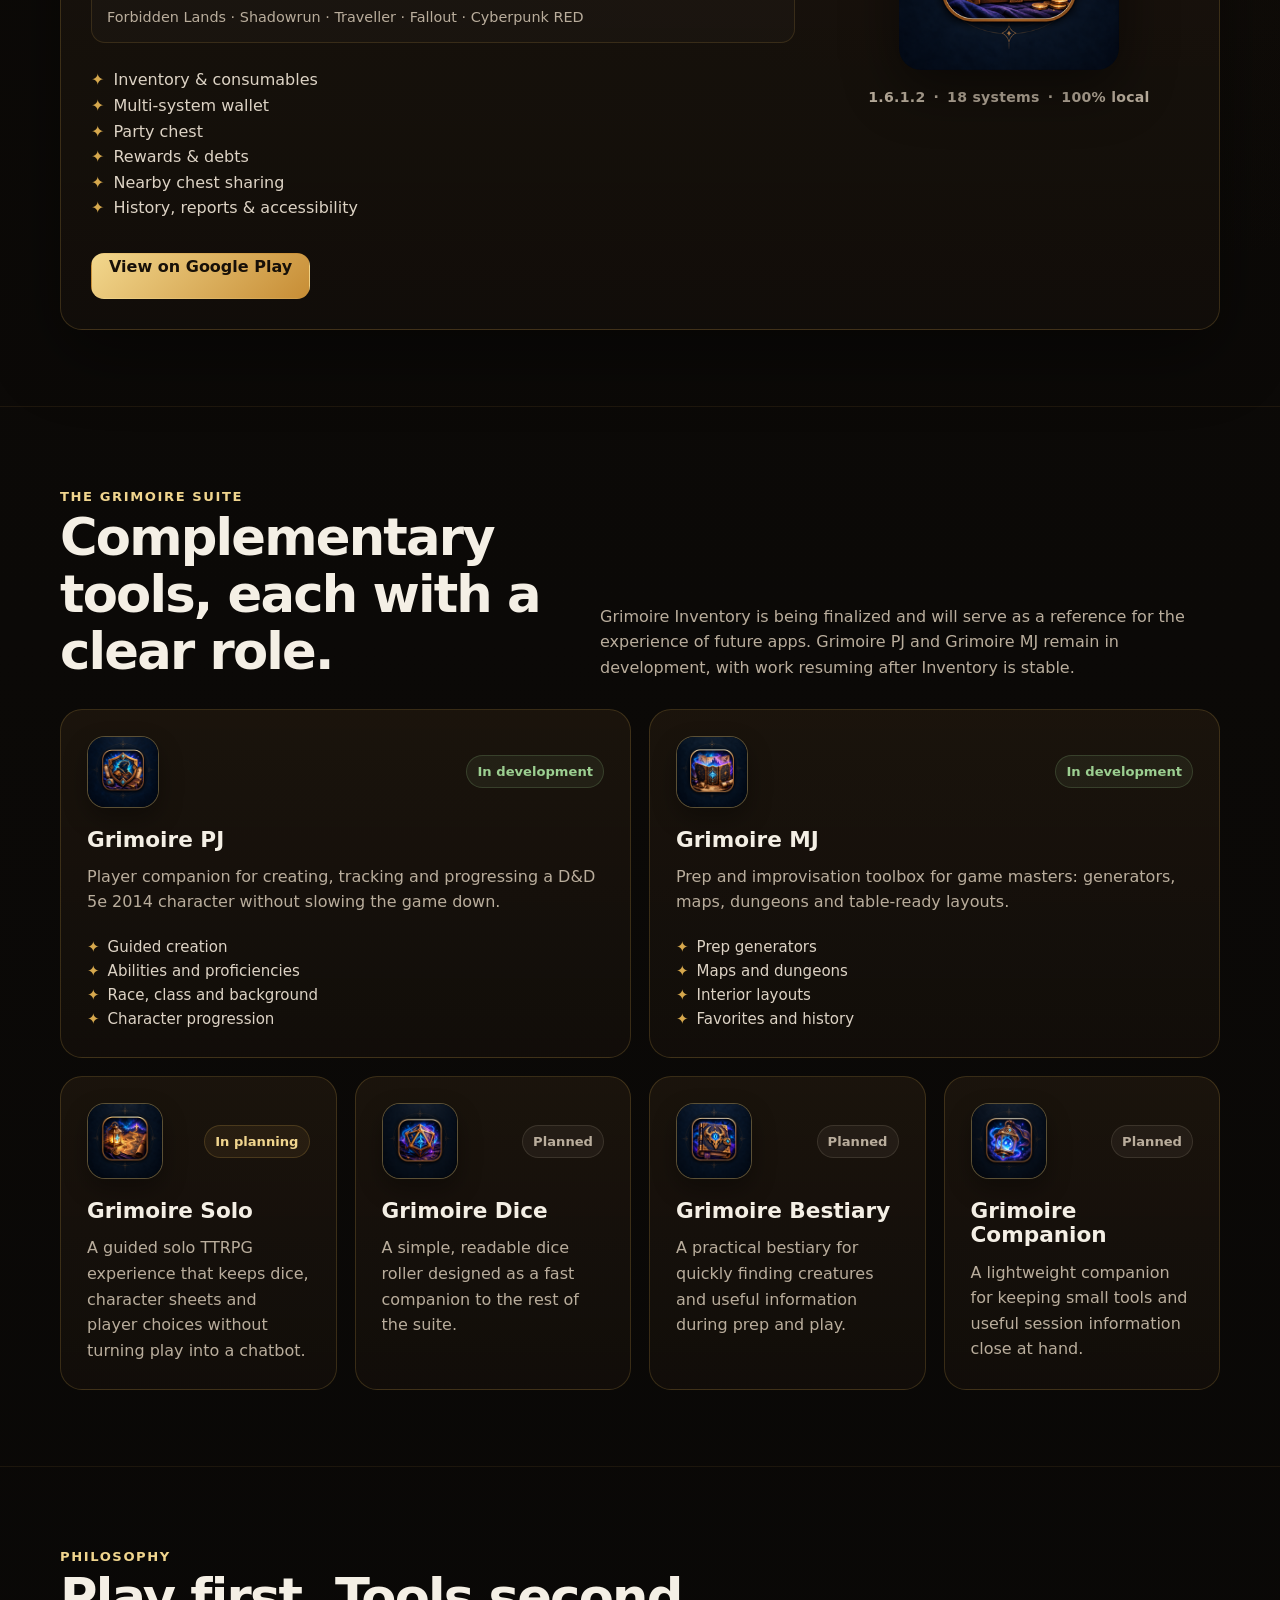
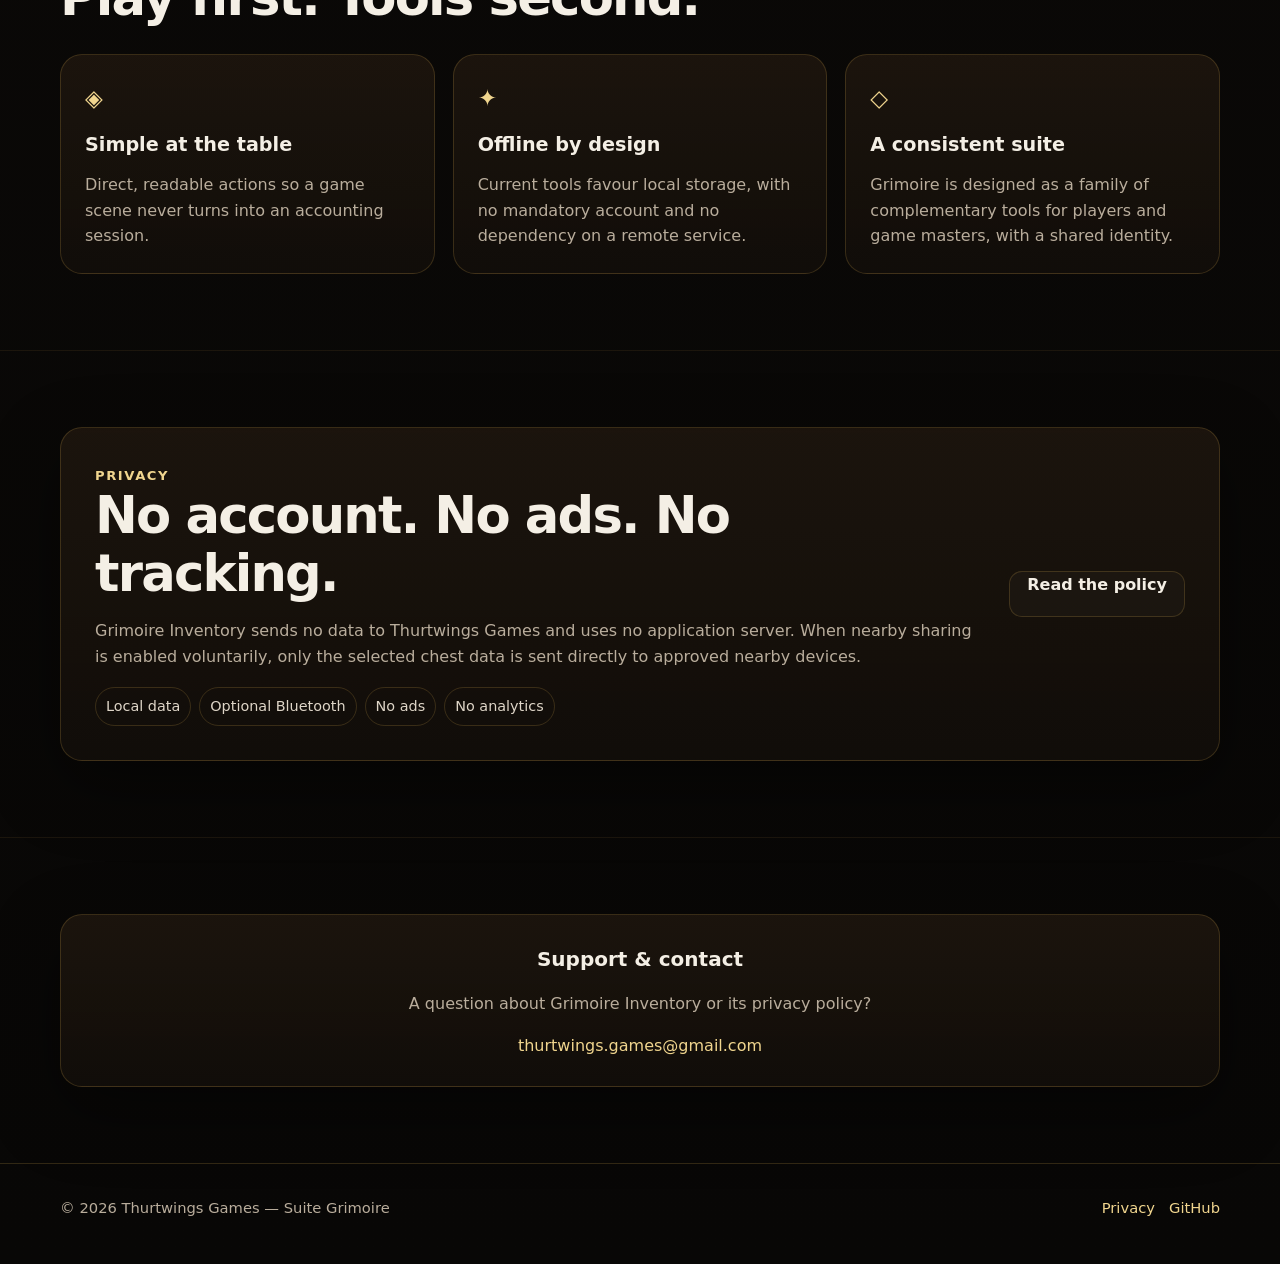
==== commit 15622b16: "Update Grimoire Inventory Alpha status" ====
--- a/index.html
+++ b/index.html
@@ -1 +1 @@
-<!doctype html><html lang="fr"><head><meta charset="utf-8"><meta name="viewport" content="width=device-width, initial-scale=1"><meta name="theme-color" content="#0c0a08"><meta name="description" content="Site officiel de Thurtwings Games et de la suite Grimoire : outils simples, hors ligne et pensés pour le jeu de rôle sur table."><meta property="og:type" content="website"><meta property="og:title" content="Thurtwings Games — Suite Grimoire"><meta property="og:description" content="Des outils de JDR simples, hors ligne et pensés pour rester autour de la table."><meta property="og:url" content="https://thurtwings.github.io/Grimoire_Administratif/"><meta property="og:image" content="https://thurtwings.github.io/Grimoire_Administratif/assets/grimoire-suite/inventory-320.png"><meta name="twitter:card" content="summary"><meta name="twitter:title" content="Thurtwings Games — Suite Grimoire"><meta name="twitter:description" content="Des outils de JDR simples, hors ligne et pensés pour rester autour de la table."><meta name="twitter:image" content="https://thurtwings.github.io/Grimoire_Administratif/assets/grimoire-suite/inventory-320.png"><link rel="icon" type="image/png" href="./assets/grimoire-suite/inventory-320.png"><link rel="apple-touch-icon" href="./assets/grimoire-suite/inventory-320.png"><title>Thurtwings Games — Suite Grimoire</title><link rel="stylesheet" href="./styles.css?v=20261003-1"></head><body><header class="site-header"><div class="site-shell nav"><a class="brand" href="./index.html" aria-label="Accueil Thurtwings Games"><span class="brand-mark">✦</span><span>Thurtwings Games</span></a><div class="nav-actions"><a class="nav-link" href="#grimoire-bourse" data-lang="fr">Grimoire Inventaire</a><a class="nav-link" href="#grimoire-bourse" data-lang="es">Grimoire Inventario</a><a class="nav-link" href="#grimoire-bourse" data-lang="en">Grimoire Inventory</a><a class="nav-link" href="#suite" data-lang="fr">La suite</a><a class="nav-link" href="#suite" data-lang="es">La suite</a><a class="nav-link" href="#suite" data-lang="en">The suite</a><a class="nav-link" href="#privacy" data-lang="fr">Confidentialité</a><a class="nav-link" href="#privacy" data-lang="es">Privacidad</a><a class="nav-link" href="#privacy" data-lang="en">Privacy</a><button class="lang-button active" type="button" data-set-lang="fr" aria-label="Afficher le site en français">FR</button><button class="lang-button" type="button" data-set-lang="en" aria-label="Display the site in English">EN</button><button class="lang-button" type="button" data-set-lang="es" aria-label="Mostrar el sitio en español">ES</button></div></div></header><main><section class="hero"><div class="site-shell hero-grid"><div class="hero-copy-block"><span class="eyebrow">Suite Grimoire</span><div data-lang="fr"><h1>Des outils de JDR qui restent à leur place&nbsp;: autour de la table.</h1><p class="hero-copy">La suite Grimoire rassemble des outils simples, durables et pensés pour accompagner la partie sans la remplacer. Pas de compte obligatoire, pas de publicité, pas de distraction inutile.</p><div class="hero-actions"><a class="button primary" href="#grimoire-bourse">Découvrir Grimoire Inventaire</a><a class="button secondary" href="#suite">Voir toute la suite</a></div></div><div data-lang="es"><h1>Herramientas de rol que se quedan donde deben: en la mesa.</h1><p class="hero-copy">La suite Grimoire reúne herramientas sencillas y duraderas, pensadas para acompañar tus partidas sin sustituirlas. Sin cuentas obligatorias, sin anuncios y sin distracciones innecesarias.</p><div class="hero-actions"><a class="button primary" href="#grimoire-bourse">Descubrir Grimoire Inventario</a><a class="button secondary" href="#suite">Explorar la suite</a></div></div><div data-lang="en"><h1>Tabletop RPG tools that stay where they belong: at the table.</h1><p class="hero-copy">The Grimoire suite brings together simple, durable tools designed to support play without getting in the way. No mandatory account, no ads, no unnecessary distraction.</p><div class="hero-actions"><a class="button primary" href="#grimoire-bourse">Discover Grimoire Inventory</a><a class="button secondary" href="#suite">Explore the suite</a></div></div></div><div class="hero-art" aria-hidden="true"><img class="hero-app hero-app-main" src="./assets/grimoire-suite/inventory-320.png" alt=""><img class="hero-app hero-app-left" src="./assets/grimoire-suite/pj-320.png" alt=""><img class="hero-app hero-app-right" src="./assets/grimoire-suite/mj-320.png" alt=""></div></div></section><section class="section" id="grimoire-bourse"><span id="grimoire-inventaire"></span><div class="site-shell"><div class="section-intro"><div><span class="eyebrow" data-lang="fr">Application actuelle</span><span class="eyebrow" data-lang="es">Aplicación actual</span><span class="eyebrow" data-lang="en">Current app</span><h2 data-lang="fr">Grimoire Inventaire</h2><h2 data-lang="es">Grimoire Inventario</h2><h2 data-lang="en">Grimoire Inventory</h2></div><p data-lang="fr">Inventaire, bourse et coffre de groupe pour tes parties de JDR, avec partage local volontaire à proximité.</p><p data-lang="es">Inventario, monedero y cofre de grupo para tus partidas de rol, con opción de compartirlo localmente con dispositivos cercanos.</p><p data-lang="en">Inventory, wallet and party chest tools for tabletop RPGs, with optional local nearby sharing.</p></div><article class="app-card"><div><div class="app-title-row"><h3 data-lang="fr">Les possessions du personnage, sans ralentir la partie</h3><h3 data-lang="es">Las posesiones de tu personaje, sin frenar la partida</h3><h3 data-lang="en">Character possessions without slowing down play</h3><span class="status" data-lang="fr">1.6.1.2 en préparation pour le test fermé · prochaine version en préparation</span><span class="status" data-lang="es">1.6.1.2 en preparación para la prueba cerrada · próxima versión en preparación</span><span class="status" data-lang="en">1.6.1.2 preparing for closed testing · next version in preparation</span></div><p data-lang="fr">Grimoire Inventaire réunit objets, quantités, bourse, coffre de groupe, récompenses et dettes dans une application locale pensée pour une utilisation rapide à la table. La version 1.6.1.2 est actuellement en préparation pour la piste de test fermé sur Google Play avec 18 systèmes monétaires, des thèmes génériques par genre, le français, l'anglais et l'espagnol, ainsi que le partage volontaire du coffre à proximité via Bluetooth, sans compte, Internet ni cloud. La prochaine version en préparation ajoute une meilleure protection des données locales et des paiements intelligents avec choix de monnaie et confirmation.</p><p data-lang="es">Grimoire Inventario reúne objetos, cantidades, monedero, cofre de grupo, recompensas y deudas en una aplicación local diseñada para usarse rápidamente durante la partida. La versión 1.6.1.2 está actualmente en preparación para la pista de prueba cerrada en Google Play con 18 sistemas monetarios, temas visuales genéricos según el género, francés, inglés y español, y la opción de compartir el cofre mediante Bluetooth con dispositivos cercanos, sin cuenta, Internet ni nube. La próxima versión en preparación añade una mejor protección de los datos locales y pagos inteligentes con elección de moneda y confirmación.</p><p data-lang="en">Grimoire Inventory brings together items, quantities, wallets, party chests, rewards and debts in a local app designed for quick use at the table. Version 1.6.1.2 is currently being prepared for the Google Play closed-testing track with 18 currency systems, genre-based visual themes, French, English and Spanish, and optional nearby chest sharing over Bluetooth, with no account, Internet connection or cloud service. The next version in preparation adds stronger local-data protection and smart payments with currency choice and confirmation.</p><div class="system-summary" data-lang="fr"><strong>18 systèmes monétaires intégrés en 1.6.1.2</strong><span>D&amp;D Basic · AD&amp;D 1e / 2e · D&amp;D 3.x / 4e / 5e · Pathfinder 1e / 2e · WFRP 4e · Shadowdark · L'Œil noir 5e · RuneQuest · Dragonbane · Forbidden Lands · Shadowrun · Traveller · Fallout · Cyberpunk RED</span></div><div class="system-summary" data-lang="es"><strong>18 sistemas monetarios incluidos en la versión 1.6.1.2</strong><span>D&amp;D Basic · AD&amp;D 1e / 2e · D&amp;D 3.x / 4e / 5e · Pathfinder 1e / 2e · WFRP 4e · Shadowdark · El Ojo Oscuro 5e · RuneQuest · Dragonbane · Forbidden Lands · Shadowrun · Traveller · Fallout · Cyberpunk RED</span></div><div class="system-summary" data-lang="en"><strong>18 currency systems included in 1.6.1.2</strong><span>D&amp;D Basic · AD&amp;D 1e / 2e · D&amp;D 3.x / 4e / 5e · Pathfinder 1e / 2e · WFRP 4e · Shadowdark · The Dark Eye 5e · RuneQuest · Dragonbane · Forbidden Lands · Shadowrun · Traveller · Fallout · Cyberpunk RED</span></div><ul class="feature-list" data-lang="fr"><li>Inventaire & consommables</li><li>Bourse multi-système</li><li>Coffre de groupe</li><li>Récompenses & dettes</li><li>Partage du coffre à proximité</li><li>Historique, rapports & accessibilité</li></ul><ul class="feature-list" data-lang="es"><li>Inventario y consumibles</li><li>Monedero multijuego</li><li>Cofre de grupo</li><li>Recompensas y deudas</li><li>Compartir el cofre con dispositivos cercanos</li><li>Historial, informes y accesibilidad</li></ul><ul class="feature-list" data-lang="en"><li>Inventory & consumables</li><li>Multi-system wallet</li><li>Party chest</li><li>Rewards & debts</li><li>Nearby chest sharing</li><li>History, reports & accessibility</li></ul><div class="hero-actions"><a class="button primary" href="https://play.google.com/store/apps/details?id=com.thurtwings.grimoire.money" data-lang="fr">Voir sur Google Play</a><a class="button primary" href="https://play.google.com/store/apps/details?id=com.thurtwings.grimoire.money" data-lang="es">Ver en Google Play</a><a class="button primary" href="https://play.google.com/store/apps/details?id=com.thurtwings.grimoire.money" data-lang="en">View on Google Play</a></div></div><div class="app-visual"><img class="app-icon" src="./assets/grimoire-suite/inventory-320.png" alt="Icône de Grimoire Inventaire"><div class="app-visual-meta"><span>1.6.1.2</span><span>·</span><span data-lang="fr">18 systèmes</span><span data-lang="es">18 sistemas</span><span data-lang="en">18 systems</span><span>·</span><span data-lang="fr">100 % local</span><span data-lang="es">100 % local</span><span data-lang="en">100% local</span></div></div></article></div></section><section class="section" id="suite"><div class="site-shell"><div class="section-intro"><div><span class="eyebrow" data-lang="fr">La suite Grimoire</span><span class="eyebrow" data-lang="es">La suite Grimoire</span><span class="eyebrow" data-lang="en">The Grimoire suite</span><h2 data-lang="fr">Des outils complémentaires, chacun à sa place.</h2><h2 data-lang="es">Herramientas complementarias, cada una con su función.</h2><h2 data-lang="en">Complementary tools, each with a clear role.</h2></div><p data-lang="fr">Grimoire Inventaire est en phase de finalisation et sert de référence pour l’expérience des prochaines applications. Grimoire PJ et Grimoire MJ restent en développement, mais leur reprise attendra la stabilisation d’Inventaire.</p><p data-lang="es">Grimoire Inventario está en fase de finalización y servirá como referencia para la experiencia de las próximas aplicaciones. Grimoire PJ y Grimoire MJ siguen en desarrollo y se retomarán cuando Inventario esté estabilizado.</p><p data-lang="en">Grimoire Inventory is being finalized and will serve as a reference for the experience of future apps. Grimoire PJ and Grimoire MJ remain in development, with work resuming after Inventory is stable.</p></div><div class="suite-grid suite-grid-featured"><article class="suite-card suite-card-featured"><div class="suite-card-top"><img class="suite-icon suite-icon-featured" src="./assets/grimoire-suite/pj-320.png" alt="Icône de Grimoire PJ"><span class="status status-dev" data-lang="fr">En développement</span><span class="status status-dev" data-lang="es">En desarrollo</span><span class="status status-dev" data-lang="en">In development</span></div><h3>Grimoire PJ</h3><p data-lang="fr">Assistant joueur pour créer, suivre et faire progresser un personnage D&amp;D 5e 2014 sans alourdir la partie.</p><p data-lang="es">Asistente para crear, gestionar y desarrollar personajes de D&amp;D 5.ª edición (2014) sin ralentizar la partida.</p><p data-lang="en">Player companion for creating, tracking and progressing a D&amp;D 5e 2014 character without slowing the game down.</p><ul class="suite-points" data-lang="fr"><li>Création guidée</li><li>Caractéristiques et maîtrises</li><li>Peuple, classe et historique</li><li>Progression du personnage</li></ul><ul class="suite-points" data-lang="es"><li>Creación guiada</li><li>Características y competencias</li><li>Especie, clase y trasfondo</li><li>Progresión del personaje</li></ul><ul class="suite-points" data-lang="en"><li>Guided creation</li><li>Abilities and proficiencies</li><li>Race, class and background</li><li>Character progression</li></ul></article><article class="suite-card suite-card-featured"><div class="suite-card-top"><img class="suite-icon suite-icon-featured" src="./assets/grimoire-suite/mj-320.png" alt="Icône de Grimoire MJ"><span class="status status-dev" data-lang="fr">En développement</span><span class="status status-dev" data-lang="es">En desarrollo</span><span class="status status-dev" data-lang="en">In development</span></div><h3>Grimoire MJ</h3><p data-lang="fr">Boîte à outils de préparation et d'improvisation pour meneur de jeu : générateurs, cartes, donjons et plans utilisables à la table.</p><p data-lang="es">Herramientas de preparación e improvisación para directores de juego: generadores, mapas, mazmorras y planos listos para usar en la mesa.</p><p data-lang="en">Prep and improvisation toolbox for game masters: generators, maps, dungeons and table-ready layouts.</p><ul class="suite-points" data-lang="fr"><li>Générateurs de préparation</li><li>Cartes et donjons</li><li>Plans intérieurs</li><li>Favoris et historique</li></ul><ul class="suite-points" data-lang="es"><li>Generadores para preparar partidas</li><li>Mapas y mazmorras</li><li>Planos de interiores</li><li>Favoritos e historial</li></ul><ul class="suite-points" data-lang="en"><li>Prep generators</li><li>Maps and dungeons</li><li>Interior layouts</li><li>Favorites and history</li></ul></article></div><div class="suite-grid suite-grid-compact"><article class="suite-card suite-card-compact"><div class="suite-card-top"><img class="suite-icon suite-icon-compact" src="./assets/grimoire-suite/solo-320.png" alt="Icône de Grimoire Solo"><span class="status status-planning" data-lang="fr">En réflexion</span><span class="status status-planning" data-lang="es">En fase de concepto</span><span class="status status-planning" data-lang="en">In planning</span></div><h3>Grimoire Solo</h3><p data-lang="fr">Une expérience de JDR solo guidée qui conserve les dés, la fiche et les choix de jeu sans transformer la partie en chatbot.</p><p data-lang="es">Una experiencia guiada de rol en solitario que conserva los dados, la ficha y las decisiones del jugador sin convertir la partida en un chatbot.</p><p data-lang="en">A guided solo TTRPG experience that keeps dice, character sheets and player choices without turning play into a chatbot.</p></article><article class="suite-card suite-card-compact"><div class="suite-card-top"><img class="suite-icon suite-icon-compact" src="./assets/grimoire-suite/dice-320.png" alt="Icône de Grimoire Dice"><span class="status status-planned" data-lang="fr">À venir</span><span class="status status-planned" data-lang="es">Próximamente</span><span class="status status-planned" data-lang="en">Planned</span></div><h3>Grimoire Dice</h3><p data-lang="fr">Un lanceur de dés simple et lisible, pensé comme un complément rapide aux autres outils de la suite.</p><p data-lang="es">Un lanzador de dados sencillo y legible, pensado para complementar rápidamente las demás herramientas de la suite.</p><p data-lang="en">A simple, readable dice roller designed as a fast companion to the rest of the suite.</p></article><article class="suite-card suite-card-compact"><div class="suite-card-top"><img class="suite-icon suite-icon-compact" src="./assets/grimoire-suite/bestiary-320.png" alt="Icône de Grimoire Bestiary"><span class="status status-planned" data-lang="fr">À venir</span><span class="status status-planned" data-lang="es">Próximamente</span><span class="status status-planned" data-lang="en">Planned</span></div><h3>Grimoire Bestiary</h3><p data-lang="fr">Un bestiaire pratique pour retrouver rapidement les créatures et les informations utiles en préparation comme en session.</p><p data-lang="es">Un bestiario práctico para encontrar criaturas e información útil al preparar y dirigir partidas.</p><p data-lang="en">A practical bestiary for quickly finding creatures and useful information during prep and play.</p></article><article class="suite-card suite-card-compact"><div class="suite-card-top"><img class="suite-icon suite-icon-compact" src="./assets/grimoire-suite/companion-320.png" alt="Icône de Grimoire Companion"><span class="status status-planned" data-lang="fr">À venir</span><span class="status status-planned" data-lang="es">Próximamente</span><span class="status status-planned" data-lang="en">Planned</span></div><h3>Grimoire Companion</h3><p data-lang="fr">Un compagnon léger pour centraliser de petits outils et informations utiles pendant la partie.</p><p data-lang="es">Un asistente ligero para reunir pequeñas herramientas e información útil durante la partida.</p><p data-lang="en">A lightweight companion for keeping small tools and useful session information close at hand.</p></article></div></div></section><section class="section"><div class="site-shell"><div class="section-intro"><div><span class="eyebrow" data-lang="fr">Philosophie</span><span class="eyebrow" data-lang="es">Filosofía</span><span class="eyebrow" data-lang="en">Philosophy</span><h2 data-lang="fr">Le jeu d'abord. L'outil ensuite.</h2><h2 data-lang="es">Primero el juego. Después la herramienta.</h2><h2 data-lang="en">Play first. Tools second.</h2></div></div><div class="grid-3"><article class="feature-card"><span class="mini-icon">◈</span><h3 data-lang="fr">Simple en session</h3><h3 data-lang="es">Fácil de usar durante la partida</h3><h3 data-lang="en">Simple at the table</h3><p data-lang="fr">Des actions directes et lisibles pour ne pas transformer une scène de jeu en séance de comptabilité.</p><p data-lang="es">Acciones directas y claras para que una escena de juego no se convierta en una sesión de contabilidad.</p><p data-lang="en">Direct, readable actions so a game scene never turns into an accounting session.</p></article><article class="feature-card"><span class="mini-icon">✦</span><h3 data-lang="fr">Hors ligne par choix</h3><h3 data-lang="es">Sin conexión por elección</h3><h3 data-lang="en">Offline by design</h3><p data-lang="fr">Les outils actuels privilégient le stockage local, sans compte obligatoire ni dépendance à un service distant.</p><p data-lang="es">Las herramientas actuales priorizan el almacenamiento local, sin cuentas obligatorias ni dependencia de servicios remotos.</p><p data-lang="en">Current tools favour local storage, with no mandatory account and no dependency on a remote service.</p></article><article class="feature-card"><span class="mini-icon">◇</span><h3 data-lang="fr">Suite cohérente</h3><h3 data-lang="es">Una suite coherente</h3><h3 data-lang="en">A consistent suite</h3><p data-lang="fr">Grimoire est pensé comme une famille d'outils complémentaires pour joueurs et meneurs, avec une identité commune.</p><p data-lang="es">Grimoire está concebida como una familia de herramientas complementarias para jugadores y directores de juego, con una identidad compartida.</p><p data-lang="en">Grimoire is designed as a family of complementary tools for players and game masters, with a shared identity.</p></article></div></div></section><section class="section" id="privacy"><div class="site-shell"><article class="privacy-card"><div><span class="eyebrow" data-lang="fr">Vie privée</span><span class="eyebrow" data-lang="es">Privacidad</span><span class="eyebrow" data-lang="en">Privacy</span><h2 data-lang="fr">Sans compte. Sans pub. Sans tracking.</h2><h2 data-lang="es">Sin cuenta. Sin anuncios. Sin seguimiento.</h2><h2 data-lang="en">No account. No ads. No tracking.</h2><p data-lang="fr">Grimoire Inventaire n'envoie aucune donnée à Thurtwings Games et n'utilise pas de serveur applicatif. Le partage à proximité, lorsqu'il est activé volontairement, transmet uniquement les données du coffre sélectionné directement aux appareils proches autorisés.</p><p data-lang="es">Grimoire Inventario no envía datos a Thurtwings Games ni utiliza servidores de la aplicación. Si activas voluntariamente el intercambio cercano, solo se transmiten los datos del cofre seleccionado directamente a los dispositivos cercanos autorizados.</p><p data-lang="en">Grimoire Inventory sends no data to Thurtwings Games and uses no application server. When nearby sharing is enabled voluntarily, only the selected chest data is sent directly to approved nearby devices.</p><div class="privacy-points"><span class="chip" data-lang="fr">Données locales</span><span class="chip" data-lang="es">Datos locales</span><span class="chip" data-lang="en">Local data</span><span class="chip" data-lang="fr">Bluetooth volontaire</span><span class="chip" data-lang="es">Bluetooth opcional</span><span class="chip" data-lang="en">Optional Bluetooth</span><span class="chip" data-lang="fr">Aucune publicité</span><span class="chip" data-lang="es">Sin publicidad</span><span class="chip" data-lang="en">No ads</span><span class="chip" data-lang="fr">Aucun analytics</span><span class="chip" data-lang="es">Sin analíticas</span><span class="chip" data-lang="en">No analytics</span></div></div><a class="button secondary" href="./legal/grimoire-bourse/privacy-policy.html" data-lang="fr">Lire la politique</a><a class="button secondary" href="./legal/grimoire-bourse/privacy-policy.html" data-lang="es">Leer la política (FR/EN)</a><a class="button secondary" href="./legal/grimoire-bourse/privacy-policy.html#en" data-lang="en">Read the policy</a></article></div></section><section class="section" id="contact"><div class="site-shell"><article class="support-card"><strong data-lang="fr">Support & contact</strong><strong data-lang="es">Soporte y contacto</strong><strong data-lang="en">Support & contact</strong><p data-lang="fr">Une question sur Grimoire Inventaire ou sa politique de confidentialité&nbsp;?</p><p data-lang="es">¿Tienes alguna pregunta sobre Grimoire Inventario o su política de privacidad?</p><p data-lang="en">A question about Grimoire Inventory or its privacy policy?</p><a href="mailto:thurtwings.games@gmail.com">thurtwings.games@gmail.com</a></article></div></section></main><footer class="site-footer"><div class="site-shell footer-row"><span>© 2026 Thurtwings Games — Suite Grimoire</span><div class="footer-links"><a href="./legal/grimoire-bourse/privacy-policy.html" data-lang="fr">Confidentialité</a><a href="./legal/grimoire-bourse/privacy-policy.html" data-lang="es">Privacidad</a><a href="./legal/grimoire-bourse/privacy-policy.html#en" data-lang="en">Privacy</a><a href="https://github.com/Thurtwings/Grimoire_Administratif">GitHub</a></div></div></footer><script>const buttons=document.querySelectorAll('[data-set-lang]');const setLanguage=(lang)=>{document.body.classList.toggle('lang-en',lang==='en');document.body.classList.toggle('lang-es',lang==='es');document.documentElement.lang=lang;buttons.forEach((button)=>{const active=button.dataset.setLang===lang;button.classList.toggle('active',active);button.setAttribute('aria-pressed',String(active));});localStorage.setItem('grimoire-lang',lang);};buttons.forEach((button)=>button.addEventListener('click',()=>setLanguage(button.dataset.setLang)));const saved=localStorage.getItem('grimoire-lang');const detected=(navigator.language||'fr').toLowerCase().slice(0,2);const initial=['fr','en','es'].includes(saved)?saved:(['fr','en','es'].includes(detected)?detected:'en');setLanguage(initial);</script></body></html>+<!doctype html><html lang="fr"><head><meta charset="utf-8"><meta name="viewport" content="width=device-width, initial-scale=1"><meta name="theme-color" content="#0c0a08"><meta name="description" content="Site officiel de Thurtwings Games et de la suite Grimoire : outils simples, hors ligne et pensés pour le jeu de rôle sur table."><meta property="og:type" content="website"><meta property="og:title" content="Thurtwings Games — Suite Grimoire"><meta property="og:description" content="Des outils de JDR simples, hors ligne et pensés pour rester autour de la table."><meta property="og:url" content="https://thurtwings.github.io/Grimoire_Administratif/"><meta property="og:image" content="https://thurtwings.github.io/Grimoire_Administratif/assets/grimoire-suite/inventory-320.png"><meta name="twitter:card" content="summary"><meta name="twitter:title" content="Thurtwings Games — Suite Grimoire"><meta name="twitter:description" content="Des outils de JDR simples, hors ligne et pensés pour rester autour de la table."><meta name="twitter:image" content="https://thurtwings.github.io/Grimoire_Administratif/assets/grimoire-suite/inventory-320.png"><link rel="icon" type="image/png" href="./assets/grimoire-suite/inventory-320.png"><link rel="apple-touch-icon" href="./assets/grimoire-suite/inventory-320.png"><title>Thurtwings Games — Suite Grimoire</title><link rel="stylesheet" href="./styles.css?v=20261003-1"></head><body><header class="site-header"><div class="site-shell nav"><a class="brand" href="./index.html" aria-label="Accueil Thurtwings Games"><span class="brand-mark">✦</span><span>Thurtwings Games</span></a><div class="nav-actions"><a class="nav-link" href="#grimoire-bourse" data-lang="fr">Grimoire Inventaire</a><a class="nav-link" href="#grimoire-bourse" data-lang="es">Grimoire Inventario</a><a class="nav-link" href="#grimoire-bourse" data-lang="en">Grimoire Inventory</a><a class="nav-link" href="#suite" data-lang="fr">La suite</a><a class="nav-link" href="#suite" data-lang="es">La suite</a><a class="nav-link" href="#suite" data-lang="en">The suite</a><a class="nav-link" href="#privacy" data-lang="fr">Confidentialité</a><a class="nav-link" href="#privacy" data-lang="es">Privacidad</a><a class="nav-link" href="#privacy" data-lang="en">Privacy</a><button class="lang-button active" type="button" data-set-lang="fr" aria-label="Afficher le site en français">FR</button><button class="lang-button" type="button" data-set-lang="en" aria-label="Display the site in English">EN</button><button class="lang-button" type="button" data-set-lang="es" aria-label="Mostrar el sitio en español">ES</button></div></div></header><main><section class="hero"><div class="site-shell hero-grid"><div class="hero-copy-block"><span class="eyebrow">Suite Grimoire</span><div data-lang="fr"><h1>Des outils de JDR qui restent à leur place&nbsp;: autour de la table.</h1><p class="hero-copy">La suite Grimoire rassemble des outils simples, durables et pensés pour accompagner la partie sans la remplacer. Pas de compte obligatoire, pas de publicité, pas de distraction inutile.</p><div class="hero-actions"><a class="button primary" href="#grimoire-bourse">Découvrir Grimoire Inventaire</a><a class="button secondary" href="#suite">Voir toute la suite</a></div></div><div data-lang="es"><h1>Herramientas de rol que se quedan donde deben: en la mesa.</h1><p class="hero-copy">La suite Grimoire reúne herramientas sencillas y duraderas, pensadas para acompañar tus partidas sin sustituirlas. Sin cuentas obligatorias, sin anuncios y sin distracciones innecesarias.</p><div class="hero-actions"><a class="button primary" href="#grimoire-bourse">Descubrir Grimoire Inventario</a><a class="button secondary" href="#suite">Explorar la suite</a></div></div><div data-lang="en"><h1>Tabletop RPG tools that stay where they belong: at the table.</h1><p class="hero-copy">The Grimoire suite brings together simple, durable tools designed to support play without getting in the way. No mandatory account, no ads, no unnecessary distraction.</p><div class="hero-actions"><a class="button primary" href="#grimoire-bourse">Discover Grimoire Inventory</a><a class="button secondary" href="#suite">Explore the suite</a></div></div></div><div class="hero-art" aria-hidden="true"><img class="hero-app hero-app-main" src="./assets/grimoire-suite/inventory-320.png" alt=""><img class="hero-app hero-app-left" src="./assets/grimoire-suite/pj-320.png" alt=""><img class="hero-app hero-app-right" src="./assets/grimoire-suite/mj-320.png" alt=""></div></div></section><section class="section" id="grimoire-bourse"><span id="grimoire-inventaire"></span><div class="site-shell"><div class="section-intro"><div><span class="eyebrow" data-lang="fr">Application actuelle</span><span class="eyebrow" data-lang="es">Aplicación actual</span><span class="eyebrow" data-lang="en">Current app</span><h2 data-lang="fr">Grimoire Inventaire</h2><h2 data-lang="es">Grimoire Inventario</h2><h2 data-lang="en">Grimoire Inventory</h2></div><p data-lang="fr">Inventaire, bourse et coffre de groupe pour tes parties de JDR, avec partage local volontaire à proximité.</p><p data-lang="es">Inventario, monedero y cofre de grupo para tus partidas de rol, con opción de compartirlo localmente con dispositivos cercanos.</p><p data-lang="en">Inventory, wallet and party chest tools for tabletop RPGs, with optional local nearby sharing.</p></div><article class="app-card"><div><div class="app-title-row"><h3 data-lang="fr">Les possessions du personnage, sans ralentir la partie</h3><h3 data-lang="es">Las posesiones de tu personaje, sin frenar la partida</h3><h3 data-lang="en">Character possessions without slowing down play</h3><span class="status" data-lang="fr">1.6.1.2 active en test fermé Alpha · 1.6.1.3 préparée</span><span class="status" data-lang="es">1.6.1.2 activa en prueba cerrada Alpha · 1.6.1.3 preparada</span><span class="status" data-lang="en">1.6.1.2 active in closed Alpha testing · 1.6.1.3 prepared</span></div><p data-lang="fr">Grimoire Inventaire réunit objets, quantités, bourse, coffre de groupe, récompenses et dettes dans une application locale pensée pour une utilisation rapide à la table. La version 1.6.1.2 est actuellement active sur la piste de test fermé Alpha de Google Play avec 18 systèmes monétaires, des thèmes génériques par genre, le français, l'anglais et l'espagnol, ainsi que le partage volontaire du coffre à proximité via Bluetooth, sans compte, Internet ni cloud. La prochaine version en préparation ajoute une meilleure protection des données locales et des paiements intelligents avec choix de monnaie et confirmation.</p><p data-lang="es">Grimoire Inventario reúne objetos, cantidades, monedero, cofre de grupo, recompensas y deudas en una aplicación local diseñada para usarse rápidamente durante la partida. La versión 1.6.1.2 está actualmente activa en la pista de prueba cerrada Alpha de Google Play con 18 sistemas monetarios, temas visuales genéricos según el género, francés, inglés y español, y la opción de compartir el cofre mediante Bluetooth con dispositivos cercanos, sin cuenta, Internet ni nube. La próxima versión en preparación añade una mejor protección de los datos locales y pagos inteligentes con elección de moneda y confirmación.</p><p data-lang="en">Grimoire Inventory brings together items, quantities, wallets, party chests, rewards and debts in a local app designed for quick use at the table. Version 1.6.1.2 is currently active on the Google Play closed Alpha testing track with 18 currency systems, genre-based visual themes, French, English and Spanish, and optional nearby chest sharing over Bluetooth, with no account, Internet connection or cloud service. The next version in preparation adds stronger local-data protection and smart payments with currency choice and confirmation.</p><div class="system-summary" data-lang="fr"><strong>18 systèmes monétaires intégrés en 1.6.1.2</strong><span>D&amp;D Basic · AD&amp;D 1e / 2e · D&amp;D 3.x / 4e / 5e · Pathfinder 1e / 2e · WFRP 4e · Shadowdark · L'Œil noir 5e · RuneQuest · Dragonbane · Forbidden Lands · Shadowrun · Traveller · Fallout · Cyberpunk RED</span></div><div class="system-summary" data-lang="es"><strong>18 sistemas monetarios incluidos en la versión 1.6.1.2</strong><span>D&amp;D Basic · AD&amp;D 1e / 2e · D&amp;D 3.x / 4e / 5e · Pathfinder 1e / 2e · WFRP 4e · Shadowdark · El Ojo Oscuro 5e · RuneQuest · Dragonbane · Forbidden Lands · Shadowrun · Traveller · Fallout · Cyberpunk RED</span></div><div class="system-summary" data-lang="en"><strong>18 currency systems included in 1.6.1.2</strong><span>D&amp;D Basic · AD&amp;D 1e / 2e · D&amp;D 3.x / 4e / 5e · Pathfinder 1e / 2e · WFRP 4e · Shadowdark · The Dark Eye 5e · RuneQuest · Dragonbane · Forbidden Lands · Shadowrun · Traveller · Fallout · Cyberpunk RED</span></div><ul class="feature-list" data-lang="fr"><li>Inventaire & consommables</li><li>Bourse multi-système</li><li>Coffre de groupe</li><li>Récompenses & dettes</li><li>Partage du coffre à proximité</li><li>Historique, rapports & accessibilité</li></ul><ul class="feature-list" data-lang="es"><li>Inventario y consumibles</li><li>Monedero multijuego</li><li>Cofre de grupo</li><li>Recompensas y deudas</li><li>Compartir el cofre con dispositivos cercanos</li><li>Historial, informes y accesibilidad</li></ul><ul class="feature-list" data-lang="en"><li>Inventory & consumables</li><li>Multi-system wallet</li><li>Party chest</li><li>Rewards & debts</li><li>Nearby chest sharing</li><li>History, reports & accessibility</li></ul><div class="hero-actions"><a class="button primary" href="https://play.google.com/store/apps/details?id=com.thurtwings.grimoire.money" data-lang="fr">Voir sur Google Play</a><a class="button primary" href="https://play.google.com/store/apps/details?id=com.thurtwings.grimoire.money" data-lang="es">Ver en Google Play</a><a class="button primary" href="https://play.google.com/store/apps/details?id=com.thurtwings.grimoire.money" data-lang="en">View on Google Play</a></div></div><div class="app-visual"><img class="app-icon" src="./assets/grimoire-suite/inventory-320.png" alt="Icône de Grimoire Inventaire"><div class="app-visual-meta"><span>1.6.1.2</span><span>·</span><span data-lang="fr">18 systèmes</span><span data-lang="es">18 sistemas</span><span data-lang="en">18 systems</span><span>·</span><span data-lang="fr">100 % local</span><span data-lang="es">100 % local</span><span data-lang="en">100% local</span></div></div></article></div></section><section class="section" id="suite"><div class="site-shell"><div class="section-intro"><div><span class="eyebrow" data-lang="fr">La suite Grimoire</span><span class="eyebrow" data-lang="es">La suite Grimoire</span><span class="eyebrow" data-lang="en">The Grimoire suite</span><h2 data-lang="fr">Des outils complémentaires, chacun à sa place.</h2><h2 data-lang="es">Herramientas complementarias, cada una con su función.</h2><h2 data-lang="en">Complementary tools, each with a clear role.</h2></div><p data-lang="fr">Grimoire Inventaire est en phase de finalisation et sert de référence pour l’expérience des prochaines applications. Grimoire PJ et Grimoire MJ restent en développement, mais leur reprise attendra la stabilisation d’Inventaire.</p><p data-lang="es">Grimoire Inventario está en fase de finalización y servirá como referencia para la experiencia de las próximas aplicaciones. Grimoire PJ y Grimoire MJ siguen en desarrollo y se retomarán cuando Inventario esté estabilizado.</p><p data-lang="en">Grimoire Inventory is being finalized and will serve as a reference for the experience of future apps. Grimoire PJ and Grimoire MJ remain in development, with work resuming after Inventory is stable.</p></div><div class="suite-grid suite-grid-featured"><article class="suite-card suite-card-featured"><div class="suite-card-top"><img class="suite-icon suite-icon-featured" src="./assets/grimoire-suite/pj-320.png" alt="Icône de Grimoire PJ"><span class="status status-dev" data-lang="fr">En développement</span><span class="status status-dev" data-lang="es">En desarrollo</span><span class="status status-dev" data-lang="en">In development</span></div><h3>Grimoire PJ</h3><p data-lang="fr">Assistant joueur pour créer, suivre et faire progresser un personnage D&amp;D 5e 2014 sans alourdir la partie.</p><p data-lang="es">Asistente para crear, gestionar y desarrollar personajes de D&amp;D 5.ª edición (2014) sin ralentizar la partida.</p><p data-lang="en">Player companion for creating, tracking and progressing a D&amp;D 5e 2014 character without slowing the game down.</p><ul class="suite-points" data-lang="fr"><li>Création guidée</li><li>Caractéristiques et maîtrises</li><li>Peuple, classe et historique</li><li>Progression du personnage</li></ul><ul class="suite-points" data-lang="es"><li>Creación guiada</li><li>Características y competencias</li><li>Especie, clase y trasfondo</li><li>Progresión del personaje</li></ul><ul class="suite-points" data-lang="en"><li>Guided creation</li><li>Abilities and proficiencies</li><li>Race, class and background</li><li>Character progression</li></ul></article><article class="suite-card suite-card-featured"><div class="suite-card-top"><img class="suite-icon suite-icon-featured" src="./assets/grimoire-suite/mj-320.png" alt="Icône de Grimoire MJ"><span class="status status-dev" data-lang="fr">En développement</span><span class="status status-dev" data-lang="es">En desarrollo</span><span class="status status-dev" data-lang="en">In development</span></div><h3>Grimoire MJ</h3><p data-lang="fr">Boîte à outils de préparation et d'improvisation pour meneur de jeu : générateurs, cartes, donjons et plans utilisables à la table.</p><p data-lang="es">Herramientas de preparación e improvisación para directores de juego: generadores, mapas, mazmorras y planos listos para usar en la mesa.</p><p data-lang="en">Prep and improvisation toolbox for game masters: generators, maps, dungeons and table-ready layouts.</p><ul class="suite-points" data-lang="fr"><li>Générateurs de préparation</li><li>Cartes et donjons</li><li>Plans intérieurs</li><li>Favoris et historique</li></ul><ul class="suite-points" data-lang="es"><li>Generadores para preparar partidas</li><li>Mapas y mazmorras</li><li>Planos de interiores</li><li>Favoritos e historial</li></ul><ul class="suite-points" data-lang="en"><li>Prep generators</li><li>Maps and dungeons</li><li>Interior layouts</li><li>Favorites and history</li></ul></article></div><div class="suite-grid suite-grid-compact"><article class="suite-card suite-card-compact"><div class="suite-card-top"><img class="suite-icon suite-icon-compact" src="./assets/grimoire-suite/solo-320.png" alt="Icône de Grimoire Solo"><span class="status status-planning" data-lang="fr">En réflexion</span><span class="status status-planning" data-lang="es">En fase de concepto</span><span class="status status-planning" data-lang="en">In planning</span></div><h3>Grimoire Solo</h3><p data-lang="fr">Une expérience de JDR solo guidée qui conserve les dés, la fiche et les choix de jeu sans transformer la partie en chatbot.</p><p data-lang="es">Una experiencia guiada de rol en solitario que conserva los dados, la ficha y las decisiones del jugador sin convertir la partida en un chatbot.</p><p data-lang="en">A guided solo TTRPG experience that keeps dice, character sheets and player choices without turning play into a chatbot.</p></article><article class="suite-card suite-card-compact"><div class="suite-card-top"><img class="suite-icon suite-icon-compact" src="./assets/grimoire-suite/dice-320.png" alt="Icône de Grimoire Dice"><span class="status status-planned" data-lang="fr">À venir</span><span class="status status-planned" data-lang="es">Próximamente</span><span class="status status-planned" data-lang="en">Planned</span></div><h3>Grimoire Dice</h3><p data-lang="fr">Un lanceur de dés simple et lisible, pensé comme un complément rapide aux autres outils de la suite.</p><p data-lang="es">Un lanzador de dados sencillo y legible, pensado para complementar rápidamente las demás herramientas de la suite.</p><p data-lang="en">A simple, readable dice roller designed as a fast companion to the rest of the suite.</p></article><article class="suite-card suite-card-compact"><div class="suite-card-top"><img class="suite-icon suite-icon-compact" src="./assets/grimoire-suite/bestiary-320.png" alt="Icône de Grimoire Bestiary"><span class="status status-planned" data-lang="fr">À venir</span><span class="status status-planned" data-lang="es">Próximamente</span><span class="status status-planned" data-lang="en">Planned</span></div><h3>Grimoire Bestiary</h3><p data-lang="fr">Un bestiaire pratique pour retrouver rapidement les créatures et les informations utiles en préparation comme en session.</p><p data-lang="es">Un bestiario práctico para encontrar criaturas e información útil al preparar y dirigir partidas.</p><p data-lang="en">A practical bestiary for quickly finding creatures and useful information during prep and play.</p></article><article class="suite-card suite-card-compact"><div class="suite-card-top"><img class="suite-icon suite-icon-compact" src="./assets/grimoire-suite/companion-320.png" alt="Icône de Grimoire Companion"><span class="status status-planned" data-lang="fr">À venir</span><span class="status status-planned" data-lang="es">Próximamente</span><span class="status status-planned" data-lang="en">Planned</span></div><h3>Grimoire Companion</h3><p data-lang="fr">Un compagnon léger pour centraliser de petits outils et informations utiles pendant la partie.</p><p data-lang="es">Un asistente ligero para reunir pequeñas herramientas e información útil durante la partida.</p><p data-lang="en">A lightweight companion for keeping small tools and useful session information close at hand.</p></article></div></div></section><section class="section"><div class="site-shell"><div class="section-intro"><div><span class="eyebrow" data-lang="fr">Philosophie</span><span class="eyebrow" data-lang="es">Filosofía</span><span class="eyebrow" data-lang="en">Philosophy</span><h2 data-lang="fr">Le jeu d'abord. L'outil ensuite.</h2><h2 data-lang="es">Primero el juego. Después la herramienta.</h2><h2 data-lang="en">Play first. Tools second.</h2></div></div><div class="grid-3"><article class="feature-card"><span class="mini-icon">◈</span><h3 data-lang="fr">Simple en session</h3><h3 data-lang="es">Fácil de usar durante la partida</h3><h3 data-lang="en">Simple at the table</h3><p data-lang="fr">Des actions directes et lisibles pour ne pas transformer une scène de jeu en séance de comptabilité.</p><p data-lang="es">Acciones directas y claras para que una escena de juego no se convierta en una sesión de contabilidad.</p><p data-lang="en">Direct, readable actions so a game scene never turns into an accounting session.</p></article><article class="feature-card"><span class="mini-icon">✦</span><h3 data-lang="fr">Hors ligne par choix</h3><h3 data-lang="es">Sin conexión por elección</h3><h3 data-lang="en">Offline by design</h3><p data-lang="fr">Les outils actuels privilégient le stockage local, sans compte obligatoire ni dépendance à un service distant.</p><p data-lang="es">Las herramientas actuales priorizan el almacenamiento local, sin cuentas obligatorias ni dependencia de servicios remotos.</p><p data-lang="en">Current tools favour local storage, with no mandatory account and no dependency on a remote service.</p></article><article class="feature-card"><span class="mini-icon">◇</span><h3 data-lang="fr">Suite cohérente</h3><h3 data-lang="es">Una suite coherente</h3><h3 data-lang="en">A consistent suite</h3><p data-lang="fr">Grimoire est pensé comme une famille d'outils complémentaires pour joueurs et meneurs, avec une identité commune.</p><p data-lang="es">Grimoire está concebida como una familia de herramientas complementarias para jugadores y directores de juego, con una identidad compartida.</p><p data-lang="en">Grimoire is designed as a family of complementary tools for players and game masters, with a shared identity.</p></article></div></div></section><section class="section" id="privacy"><div class="site-shell"><article class="privacy-card"><div><span class="eyebrow" data-lang="fr">Vie privée</span><span class="eyebrow" data-lang="es">Privacidad</span><span class="eyebrow" data-lang="en">Privacy</span><h2 data-lang="fr">Sans compte. Sans pub. Sans tracking.</h2><h2 data-lang="es">Sin cuenta. Sin anuncios. Sin seguimiento.</h2><h2 data-lang="en">No account. No ads. No tracking.</h2><p data-lang="fr">Grimoire Inventaire n'envoie aucune donnée à Thurtwings Games et n'utilise pas de serveur applicatif. Le partage à proximité, lorsqu'il est activé volontairement, transmet uniquement les données du coffre sélectionné directement aux appareils proches autorisés.</p><p data-lang="es">Grimoire Inventario no envía datos a Thurtwings Games ni utiliza servidores de la aplicación. Si activas voluntariamente el intercambio cercano, solo se transmiten los datos del cofre seleccionado directamente a los dispositivos cercanos autorizados.</p><p data-lang="en">Grimoire Inventory sends no data to Thurtwings Games and uses no application server. When nearby sharing is enabled voluntarily, only the selected chest data is sent directly to approved nearby devices.</p><div class="privacy-points"><span class="chip" data-lang="fr">Données locales</span><span class="chip" data-lang="es">Datos locales</span><span class="chip" data-lang="en">Local data</span><span class="chip" data-lang="fr">Bluetooth volontaire</span><span class="chip" data-lang="es">Bluetooth opcional</span><span class="chip" data-lang="en">Optional Bluetooth</span><span class="chip" data-lang="fr">Aucune publicité</span><span class="chip" data-lang="es">Sin publicidad</span><span class="chip" data-lang="en">No ads</span><span class="chip" data-lang="fr">Aucun analytics</span><span class="chip" data-lang="es">Sin analíticas</span><span class="chip" data-lang="en">No analytics</span></div></div><a class="button secondary" href="./legal/grimoire-bourse/privacy-policy.html" data-lang="fr">Lire la politique</a><a class="button secondary" href="./legal/grimoire-bourse/privacy-policy.html" data-lang="es">Leer la política (FR/EN)</a><a class="button secondary" href="./legal/grimoire-bourse/privacy-policy.html#en" data-lang="en">Read the policy</a></article></div></section><section class="section" id="contact"><div class="site-shell"><article class="support-card"><strong data-lang="fr">Support & contact</strong><strong data-lang="es">Soporte y contacto</strong><strong data-lang="en">Support & contact</strong><p data-lang="fr">Une question sur Grimoire Inventaire ou sa politique de confidentialité&nbsp;?</p><p data-lang="es">¿Tienes alguna pregunta sobre Grimoire Inventario o su política de privacidad?</p><p data-lang="en">A question about Grimoire Inventory or its privacy policy?</p><a href="mailto:thurtwings.games@gmail.com">thurtwings.games@gmail.com</a></article></div></section></main><footer class="site-footer"><div class="site-shell footer-row"><span>© 2026 Thurtwings Games — Suite Grimoire</span><div class="footer-links"><a href="./legal/grimoire-bourse/privacy-policy.html" data-lang="fr">Confidentialité</a><a href="./legal/grimoire-bourse/privacy-policy.html" data-lang="es">Privacidad</a><a href="./legal/grimoire-bourse/privacy-policy.html#en" data-lang="en">Privacy</a><a href="https://github.com/Thurtwings/Grimoire_Administratif">GitHub</a></div></div></footer><script>const buttons=document.querySelectorAll('[data-set-lang]');const setLanguage=(lang)=>{document.body.classList.toggle('lang-en',lang==='en');document.body.classList.toggle('lang-es',lang==='es');document.documentElement.lang=lang;buttons.forEach((button)=>{const active=button.dataset.setLang===lang;button.classList.toggle('active',active);button.setAttribute('aria-pressed',String(active));});localStorage.setItem('grimoire-lang',lang);};buttons.forEach((button)=>button.addEventListener('click',()=>setLanguage(button.dataset.setLang)));const saved=localStorage.getItem('grimoire-lang');const detected=(navigator.language||'fr').toLowerCase().slice(0,2);const initial=['fr','en','es'].includes(saved)?saved:(['fr','en','es'].includes(detected)?detected:'en');setLanguage(initial);</script></body></html>
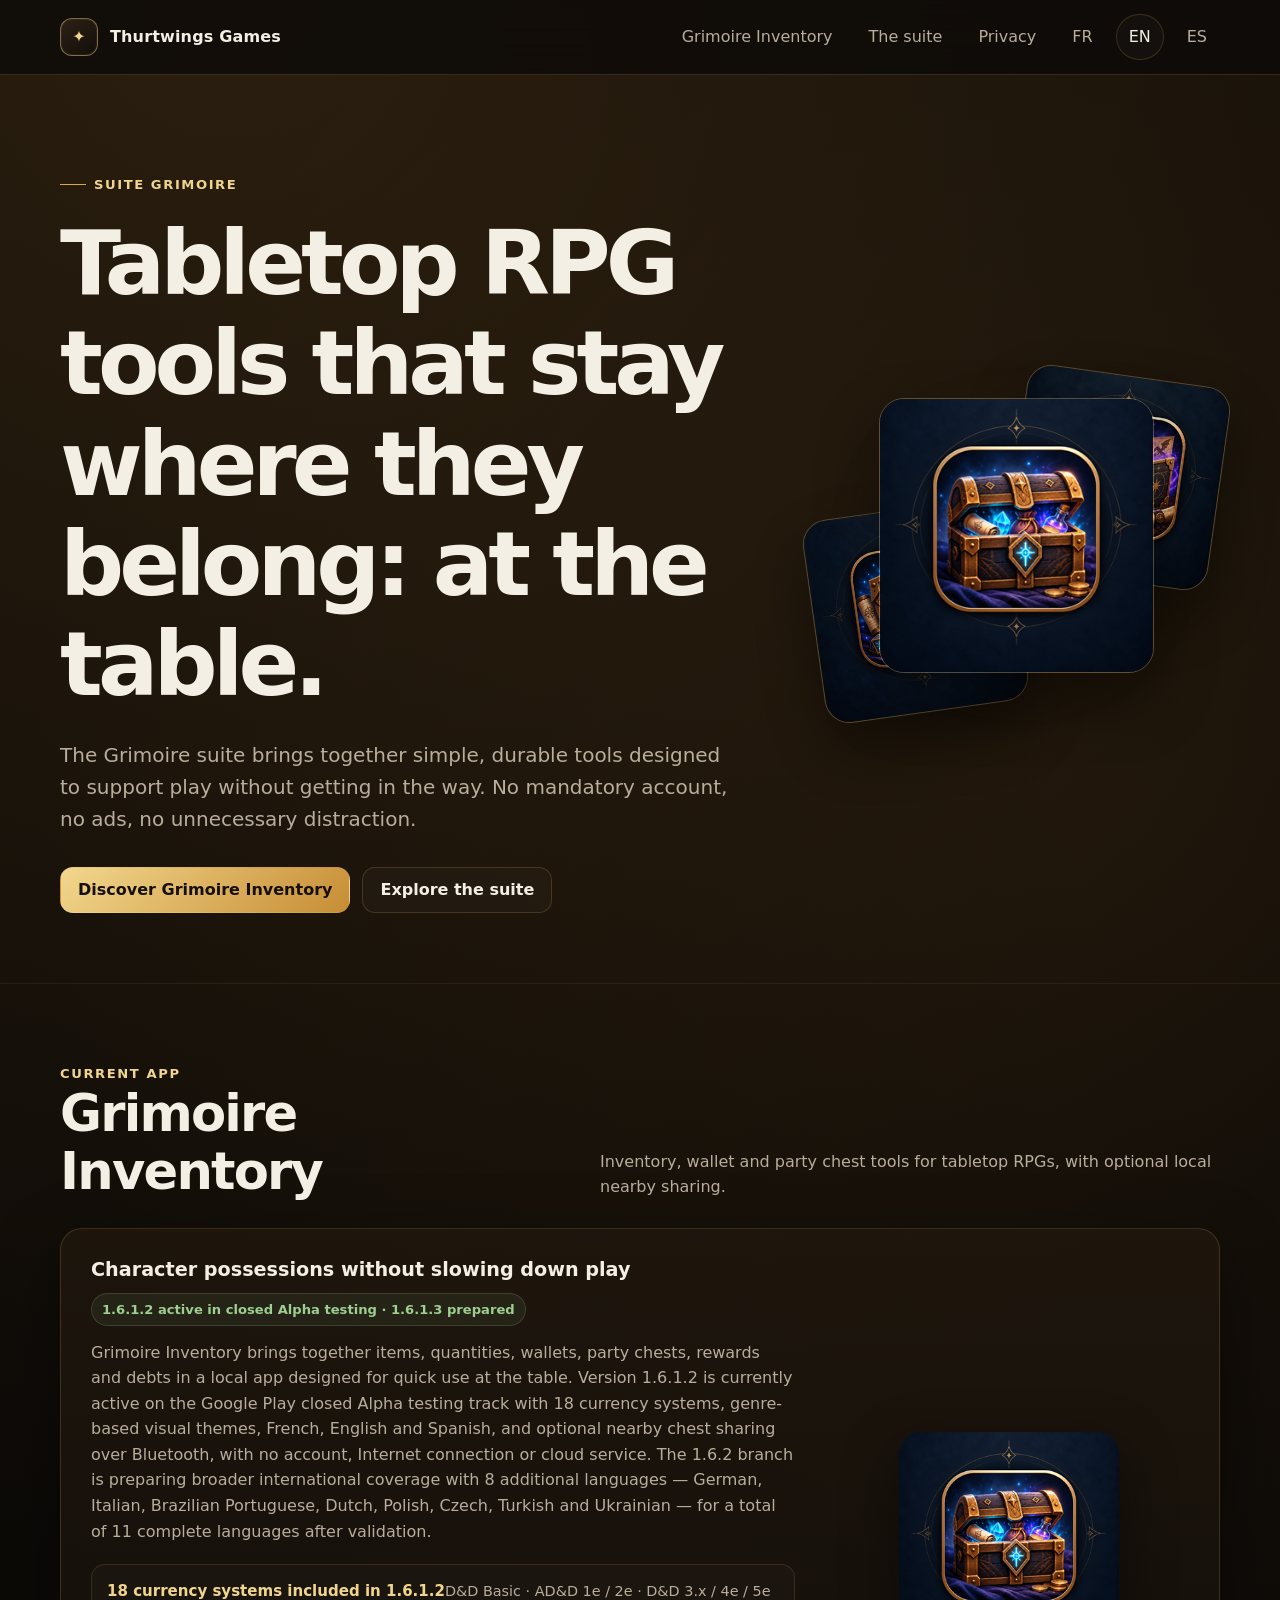
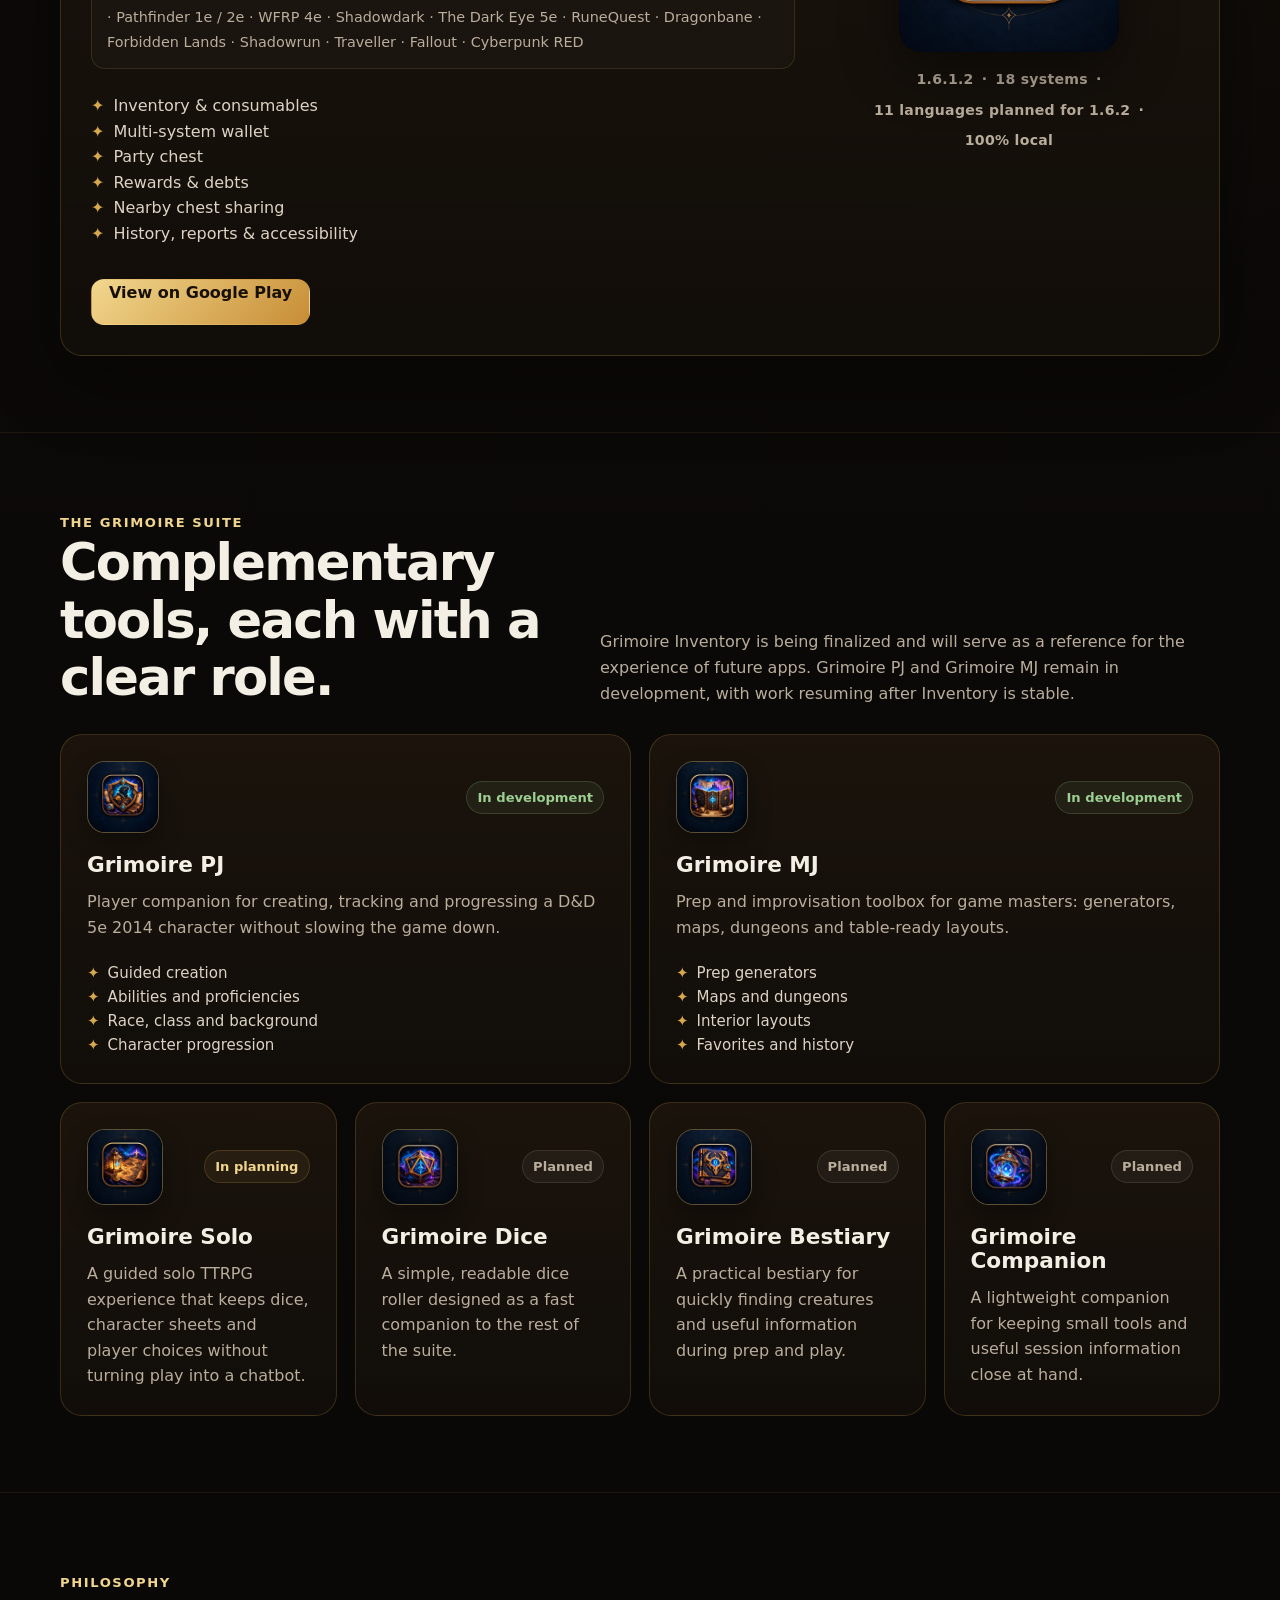
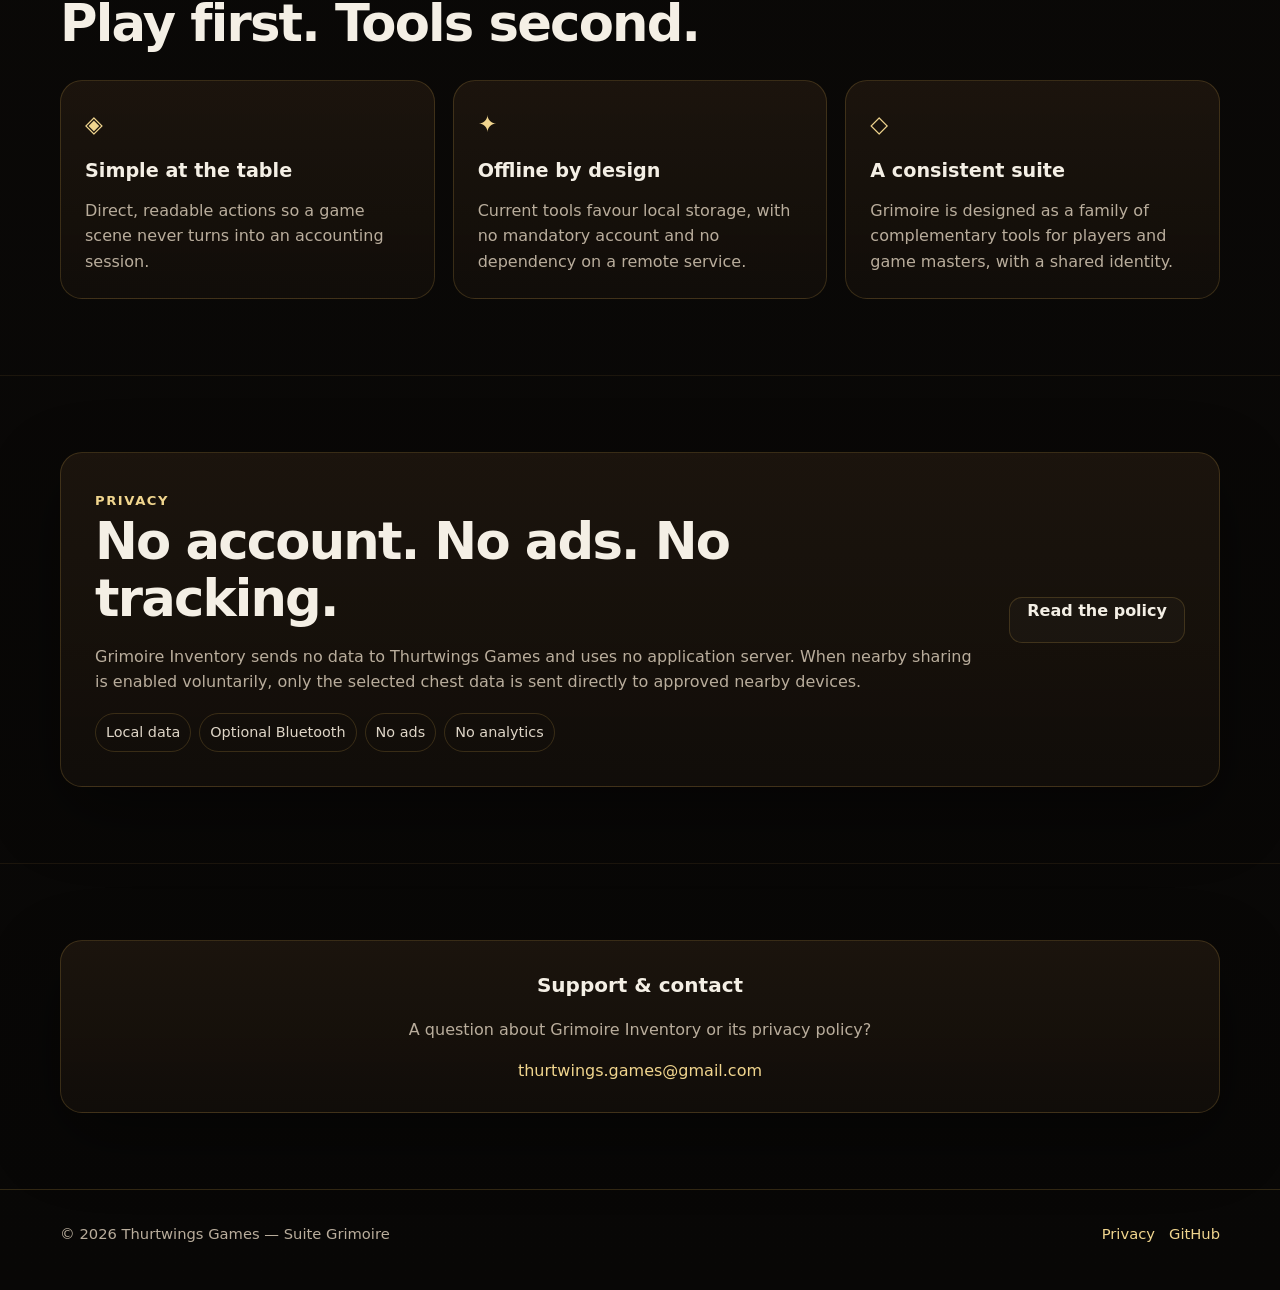
==== commit 7e91a9e9: "Update Inventory language roadmap for 1.6.2" ====
--- a/index.html
+++ b/index.html
@@ -1 +1 @@
-<!doctype html><html lang="fr"><head><meta charset="utf-8"><meta name="viewport" content="width=device-width, initial-scale=1"><meta name="theme-color" content="#0c0a08"><meta name="description" content="Site officiel de Thurtwings Games et de la suite Grimoire : outils simples, hors ligne et pensés pour le jeu de rôle sur table."><meta property="og:type" content="website"><meta property="og:title" content="Thurtwings Games — Suite Grimoire"><meta property="og:description" content="Des outils de JDR simples, hors ligne et pensés pour rester autour de la table."><meta property="og:url" content="https://thurtwings.github.io/Grimoire_Administratif/"><meta property="og:image" content="https://thurtwings.github.io/Grimoire_Administratif/assets/grimoire-suite/inventory-320.png"><meta name="twitter:card" content="summary"><meta name="twitter:title" content="Thurtwings Games — Suite Grimoire"><meta name="twitter:description" content="Des outils de JDR simples, hors ligne et pensés pour rester autour de la table."><meta name="twitter:image" content="https://thurtwings.github.io/Grimoire_Administratif/assets/grimoire-suite/inventory-320.png"><link rel="icon" type="image/png" href="./assets/grimoire-suite/inventory-320.png"><link rel="apple-touch-icon" href="./assets/grimoire-suite/inventory-320.png"><title>Thurtwings Games — Suite Grimoire</title><link rel="stylesheet" href="./styles.css?v=20261003-1"></head><body><header class="site-header"><div class="site-shell nav"><a class="brand" href="./index.html" aria-label="Accueil Thurtwings Games"><span class="brand-mark">✦</span><span>Thurtwings Games</span></a><div class="nav-actions"><a class="nav-link" href="#grimoire-bourse" data-lang="fr">Grimoire Inventaire</a><a class="nav-link" href="#grimoire-bourse" data-lang="es">Grimoire Inventario</a><a class="nav-link" href="#grimoire-bourse" data-lang="en">Grimoire Inventory</a><a class="nav-link" href="#suite" data-lang="fr">La suite</a><a class="nav-link" href="#suite" data-lang="es">La suite</a><a class="nav-link" href="#suite" data-lang="en">The suite</a><a class="nav-link" href="#privacy" data-lang="fr">Confidentialité</a><a class="nav-link" href="#privacy" data-lang="es">Privacidad</a><a class="nav-link" href="#privacy" data-lang="en">Privacy</a><button class="lang-button active" type="button" data-set-lang="fr" aria-label="Afficher le site en français">FR</button><button class="lang-button" type="button" data-set-lang="en" aria-label="Display the site in English">EN</button><button class="lang-button" type="button" data-set-lang="es" aria-label="Mostrar el sitio en español">ES</button></div></div></header><main><section class="hero"><div class="site-shell hero-grid"><div class="hero-copy-block"><span class="eyebrow">Suite Grimoire</span><div data-lang="fr"><h1>Des outils de JDR qui restent à leur place&nbsp;: autour de la table.</h1><p class="hero-copy">La suite Grimoire rassemble des outils simples, durables et pensés pour accompagner la partie sans la remplacer. Pas de compte obligatoire, pas de publicité, pas de distraction inutile.</p><div class="hero-actions"><a class="button primary" href="#grimoire-bourse">Découvrir Grimoire Inventaire</a><a class="button secondary" href="#suite">Voir toute la suite</a></div></div><div data-lang="es"><h1>Herramientas de rol que se quedan donde deben: en la mesa.</h1><p class="hero-copy">La suite Grimoire reúne herramientas sencillas y duraderas, pensadas para acompañar tus partidas sin sustituirlas. Sin cuentas obligatorias, sin anuncios y sin distracciones innecesarias.</p><div class="hero-actions"><a class="button primary" href="#grimoire-bourse">Descubrir Grimoire Inventario</a><a class="button secondary" href="#suite">Explorar la suite</a></div></div><div data-lang="en"><h1>Tabletop RPG tools that stay where they belong: at the table.</h1><p class="hero-copy">The Grimoire suite brings together simple, durable tools designed to support play without getting in the way. No mandatory account, no ads, no unnecessary distraction.</p><div class="hero-actions"><a class="button primary" href="#grimoire-bourse">Discover Grimoire Inventory</a><a class="button secondary" href="#suite">Explore the suite</a></div></div></div><div class="hero-art" aria-hidden="true"><img class="hero-app hero-app-main" src="./assets/grimoire-suite/inventory-320.png" alt=""><img class="hero-app hero-app-left" src="./assets/grimoire-suite/pj-320.png" alt=""><img class="hero-app hero-app-right" src="./assets/grimoire-suite/mj-320.png" alt=""></div></div></section><section class="section" id="grimoire-bourse"><span id="grimoire-inventaire"></span><div class="site-shell"><div class="section-intro"><div><span class="eyebrow" data-lang="fr">Application actuelle</span><span class="eyebrow" data-lang="es">Aplicación actual</span><span class="eyebrow" data-lang="en">Current app</span><h2 data-lang="fr">Grimoire Inventaire</h2><h2 data-lang="es">Grimoire Inventario</h2><h2 data-lang="en">Grimoire Inventory</h2></div><p data-lang="fr">Inventaire, bourse et coffre de groupe pour tes parties de JDR, avec partage local volontaire à proximité.</p><p data-lang="es">Inventario, monedero y cofre de grupo para tus partidas de rol, con opción de compartirlo localmente con dispositivos cercanos.</p><p data-lang="en">Inventory, wallet and party chest tools for tabletop RPGs, with optional local nearby sharing.</p></div><article class="app-card"><div><div class="app-title-row"><h3 data-lang="fr">Les possessions du personnage, sans ralentir la partie</h3><h3 data-lang="es">Las posesiones de tu personaje, sin frenar la partida</h3><h3 data-lang="en">Character possessions without slowing down play</h3><span class="status" data-lang="fr">1.6.1.2 active en test fermé Alpha · 1.6.1.3 préparée</span><span class="status" data-lang="es">1.6.1.2 activa en prueba cerrada Alpha · 1.6.1.3 preparada</span><span class="status" data-lang="en">1.6.1.2 active in closed Alpha testing · 1.6.1.3 prepared</span></div><p data-lang="fr">Grimoire Inventaire réunit objets, quantités, bourse, coffre de groupe, récompenses et dettes dans une application locale pensée pour une utilisation rapide à la table. La version 1.6.1.2 est actuellement active sur la piste de test fermé Alpha de Google Play avec 18 systèmes monétaires, des thèmes génériques par genre, le français, l'anglais et l'espagnol, ainsi que le partage volontaire du coffre à proximité via Bluetooth, sans compte, Internet ni cloud. La prochaine version en préparation ajoute une meilleure protection des données locales et des paiements intelligents avec choix de monnaie et confirmation.</p><p data-lang="es">Grimoire Inventario reúne objetos, cantidades, monedero, cofre de grupo, recompensas y deudas en una aplicación local diseñada para usarse rápidamente durante la partida. La versión 1.6.1.2 está actualmente activa en la pista de prueba cerrada Alpha de Google Play con 18 sistemas monetarios, temas visuales genéricos según el género, francés, inglés y español, y la opción de compartir el cofre mediante Bluetooth con dispositivos cercanos, sin cuenta, Internet ni nube. La próxima versión en preparación añade una mejor protección de los datos locales y pagos inteligentes con elección de moneda y confirmación.</p><p data-lang="en">Grimoire Inventory brings together items, quantities, wallets, party chests, rewards and debts in a local app designed for quick use at the table. Version 1.6.1.2 is currently active on the Google Play closed Alpha testing track with 18 currency systems, genre-based visual themes, French, English and Spanish, and optional nearby chest sharing over Bluetooth, with no account, Internet connection or cloud service. The next version in preparation adds stronger local-data protection and smart payments with currency choice and confirmation.</p><div class="system-summary" data-lang="fr"><strong>18 systèmes monétaires intégrés en 1.6.1.2</strong><span>D&amp;D Basic · AD&amp;D 1e / 2e · D&amp;D 3.x / 4e / 5e · Pathfinder 1e / 2e · WFRP 4e · Shadowdark · L'Œil noir 5e · RuneQuest · Dragonbane · Forbidden Lands · Shadowrun · Traveller · Fallout · Cyberpunk RED</span></div><div class="system-summary" data-lang="es"><strong>18 sistemas monetarios incluidos en la versión 1.6.1.2</strong><span>D&amp;D Basic · AD&amp;D 1e / 2e · D&amp;D 3.x / 4e / 5e · Pathfinder 1e / 2e · WFRP 4e · Shadowdark · El Ojo Oscuro 5e · RuneQuest · Dragonbane · Forbidden Lands · Shadowrun · Traveller · Fallout · Cyberpunk RED</span></div><div class="system-summary" data-lang="en"><strong>18 currency systems included in 1.6.1.2</strong><span>D&amp;D Basic · AD&amp;D 1e / 2e · D&amp;D 3.x / 4e / 5e · Pathfinder 1e / 2e · WFRP 4e · Shadowdark · The Dark Eye 5e · RuneQuest · Dragonbane · Forbidden Lands · Shadowrun · Traveller · Fallout · Cyberpunk RED</span></div><ul class="feature-list" data-lang="fr"><li>Inventaire & consommables</li><li>Bourse multi-système</li><li>Coffre de groupe</li><li>Récompenses & dettes</li><li>Partage du coffre à proximité</li><li>Historique, rapports & accessibilité</li></ul><ul class="feature-list" data-lang="es"><li>Inventario y consumibles</li><li>Monedero multijuego</li><li>Cofre de grupo</li><li>Recompensas y deudas</li><li>Compartir el cofre con dispositivos cercanos</li><li>Historial, informes y accesibilidad</li></ul><ul class="feature-list" data-lang="en"><li>Inventory & consumables</li><li>Multi-system wallet</li><li>Party chest</li><li>Rewards & debts</li><li>Nearby chest sharing</li><li>History, reports & accessibility</li></ul><div class="hero-actions"><a class="button primary" href="https://play.google.com/store/apps/details?id=com.thurtwings.grimoire.money" data-lang="fr">Voir sur Google Play</a><a class="button primary" href="https://play.google.com/store/apps/details?id=com.thurtwings.grimoire.money" data-lang="es">Ver en Google Play</a><a class="button primary" href="https://play.google.com/store/apps/details?id=com.thurtwings.grimoire.money" data-lang="en">View on Google Play</a></div></div><div class="app-visual"><img class="app-icon" src="./assets/grimoire-suite/inventory-320.png" alt="Icône de Grimoire Inventaire"><div class="app-visual-meta"><span>1.6.1.2</span><span>·</span><span data-lang="fr">18 systèmes</span><span data-lang="es">18 sistemas</span><span data-lang="en">18 systems</span><span>·</span><span data-lang="fr">100 % local</span><span data-lang="es">100 % local</span><span data-lang="en">100% local</span></div></div></article></div></section><section class="section" id="suite"><div class="site-shell"><div class="section-intro"><div><span class="eyebrow" data-lang="fr">La suite Grimoire</span><span class="eyebrow" data-lang="es">La suite Grimoire</span><span class="eyebrow" data-lang="en">The Grimoire suite</span><h2 data-lang="fr">Des outils complémentaires, chacun à sa place.</h2><h2 data-lang="es">Herramientas complementarias, cada una con su función.</h2><h2 data-lang="en">Complementary tools, each with a clear role.</h2></div><p data-lang="fr">Grimoire Inventaire est en phase de finalisation et sert de référence pour l’expérience des prochaines applications. Grimoire PJ et Grimoire MJ restent en développement, mais leur reprise attendra la stabilisation d’Inventaire.</p><p data-lang="es">Grimoire Inventario está en fase de finalización y servirá como referencia para la experiencia de las próximas aplicaciones. Grimoire PJ y Grimoire MJ siguen en desarrollo y se retomarán cuando Inventario esté estabilizado.</p><p data-lang="en">Grimoire Inventory is being finalized and will serve as a reference for the experience of future apps. Grimoire PJ and Grimoire MJ remain in development, with work resuming after Inventory is stable.</p></div><div class="suite-grid suite-grid-featured"><article class="suite-card suite-card-featured"><div class="suite-card-top"><img class="suite-icon suite-icon-featured" src="./assets/grimoire-suite/pj-320.png" alt="Icône de Grimoire PJ"><span class="status status-dev" data-lang="fr">En développement</span><span class="status status-dev" data-lang="es">En desarrollo</span><span class="status status-dev" data-lang="en">In development</span></div><h3>Grimoire PJ</h3><p data-lang="fr">Assistant joueur pour créer, suivre et faire progresser un personnage D&amp;D 5e 2014 sans alourdir la partie.</p><p data-lang="es">Asistente para crear, gestionar y desarrollar personajes de D&amp;D 5.ª edición (2014) sin ralentizar la partida.</p><p data-lang="en">Player companion for creating, tracking and progressing a D&amp;D 5e 2014 character without slowing the game down.</p><ul class="suite-points" data-lang="fr"><li>Création guidée</li><li>Caractéristiques et maîtrises</li><li>Peuple, classe et historique</li><li>Progression du personnage</li></ul><ul class="suite-points" data-lang="es"><li>Creación guiada</li><li>Características y competencias</li><li>Especie, clase y trasfondo</li><li>Progresión del personaje</li></ul><ul class="suite-points" data-lang="en"><li>Guided creation</li><li>Abilities and proficiencies</li><li>Race, class and background</li><li>Character progression</li></ul></article><article class="suite-card suite-card-featured"><div class="suite-card-top"><img class="suite-icon suite-icon-featured" src="./assets/grimoire-suite/mj-320.png" alt="Icône de Grimoire MJ"><span class="status status-dev" data-lang="fr">En développement</span><span class="status status-dev" data-lang="es">En desarrollo</span><span class="status status-dev" data-lang="en">In development</span></div><h3>Grimoire MJ</h3><p data-lang="fr">Boîte à outils de préparation et d'improvisation pour meneur de jeu : générateurs, cartes, donjons et plans utilisables à la table.</p><p data-lang="es">Herramientas de preparación e improvisación para directores de juego: generadores, mapas, mazmorras y planos listos para usar en la mesa.</p><p data-lang="en">Prep and improvisation toolbox for game masters: generators, maps, dungeons and table-ready layouts.</p><ul class="suite-points" data-lang="fr"><li>Générateurs de préparation</li><li>Cartes et donjons</li><li>Plans intérieurs</li><li>Favoris et historique</li></ul><ul class="suite-points" data-lang="es"><li>Generadores para preparar partidas</li><li>Mapas y mazmorras</li><li>Planos de interiores</li><li>Favoritos e historial</li></ul><ul class="suite-points" data-lang="en"><li>Prep generators</li><li>Maps and dungeons</li><li>Interior layouts</li><li>Favorites and history</li></ul></article></div><div class="suite-grid suite-grid-compact"><article class="suite-card suite-card-compact"><div class="suite-card-top"><img class="suite-icon suite-icon-compact" src="./assets/grimoire-suite/solo-320.png" alt="Icône de Grimoire Solo"><span class="status status-planning" data-lang="fr">En réflexion</span><span class="status status-planning" data-lang="es">En fase de concepto</span><span class="status status-planning" data-lang="en">In planning</span></div><h3>Grimoire Solo</h3><p data-lang="fr">Une expérience de JDR solo guidée qui conserve les dés, la fiche et les choix de jeu sans transformer la partie en chatbot.</p><p data-lang="es">Una experiencia guiada de rol en solitario que conserva los dados, la ficha y las decisiones del jugador sin convertir la partida en un chatbot.</p><p data-lang="en">A guided solo TTRPG experience that keeps dice, character sheets and player choices without turning play into a chatbot.</p></article><article class="suite-card suite-card-compact"><div class="suite-card-top"><img class="suite-icon suite-icon-compact" src="./assets/grimoire-suite/dice-320.png" alt="Icône de Grimoire Dice"><span class="status status-planned" data-lang="fr">À venir</span><span class="status status-planned" data-lang="es">Próximamente</span><span class="status status-planned" data-lang="en">Planned</span></div><h3>Grimoire Dice</h3><p data-lang="fr">Un lanceur de dés simple et lisible, pensé comme un complément rapide aux autres outils de la suite.</p><p data-lang="es">Un lanzador de dados sencillo y legible, pensado para complementar rápidamente las demás herramientas de la suite.</p><p data-lang="en">A simple, readable dice roller designed as a fast companion to the rest of the suite.</p></article><article class="suite-card suite-card-compact"><div class="suite-card-top"><img class="suite-icon suite-icon-compact" src="./assets/grimoire-suite/bestiary-320.png" alt="Icône de Grimoire Bestiary"><span class="status status-planned" data-lang="fr">À venir</span><span class="status status-planned" data-lang="es">Próximamente</span><span class="status status-planned" data-lang="en">Planned</span></div><h3>Grimoire Bestiary</h3><p data-lang="fr">Un bestiaire pratique pour retrouver rapidement les créatures et les informations utiles en préparation comme en session.</p><p data-lang="es">Un bestiario práctico para encontrar criaturas e información útil al preparar y dirigir partidas.</p><p data-lang="en">A practical bestiary for quickly finding creatures and useful information during prep and play.</p></article><article class="suite-card suite-card-compact"><div class="suite-card-top"><img class="suite-icon suite-icon-compact" src="./assets/grimoire-suite/companion-320.png" alt="Icône de Grimoire Companion"><span class="status status-planned" data-lang="fr">À venir</span><span class="status status-planned" data-lang="es">Próximamente</span><span class="status status-planned" data-lang="en">Planned</span></div><h3>Grimoire Companion</h3><p data-lang="fr">Un compagnon léger pour centraliser de petits outils et informations utiles pendant la partie.</p><p data-lang="es">Un asistente ligero para reunir pequeñas herramientas e información útil durante la partida.</p><p data-lang="en">A lightweight companion for keeping small tools and useful session information close at hand.</p></article></div></div></section><section class="section"><div class="site-shell"><div class="section-intro"><div><span class="eyebrow" data-lang="fr">Philosophie</span><span class="eyebrow" data-lang="es">Filosofía</span><span class="eyebrow" data-lang="en">Philosophy</span><h2 data-lang="fr">Le jeu d'abord. L'outil ensuite.</h2><h2 data-lang="es">Primero el juego. Después la herramienta.</h2><h2 data-lang="en">Play first. Tools second.</h2></div></div><div class="grid-3"><article class="feature-card"><span class="mini-icon">◈</span><h3 data-lang="fr">Simple en session</h3><h3 data-lang="es">Fácil de usar durante la partida</h3><h3 data-lang="en">Simple at the table</h3><p data-lang="fr">Des actions directes et lisibles pour ne pas transformer une scène de jeu en séance de comptabilité.</p><p data-lang="es">Acciones directas y claras para que una escena de juego no se convierta en una sesión de contabilidad.</p><p data-lang="en">Direct, readable actions so a game scene never turns into an accounting session.</p></article><article class="feature-card"><span class="mini-icon">✦</span><h3 data-lang="fr">Hors ligne par choix</h3><h3 data-lang="es">Sin conexión por elección</h3><h3 data-lang="en">Offline by design</h3><p data-lang="fr">Les outils actuels privilégient le stockage local, sans compte obligatoire ni dépendance à un service distant.</p><p data-lang="es">Las herramientas actuales priorizan el almacenamiento local, sin cuentas obligatorias ni dependencia de servicios remotos.</p><p data-lang="en">Current tools favour local storage, with no mandatory account and no dependency on a remote service.</p></article><article class="feature-card"><span class="mini-icon">◇</span><h3 data-lang="fr">Suite cohérente</h3><h3 data-lang="es">Una suite coherente</h3><h3 data-lang="en">A consistent suite</h3><p data-lang="fr">Grimoire est pensé comme une famille d'outils complémentaires pour joueurs et meneurs, avec une identité commune.</p><p data-lang="es">Grimoire está concebida como una familia de herramientas complementarias para jugadores y directores de juego, con una identidad compartida.</p><p data-lang="en">Grimoire is designed as a family of complementary tools for players and game masters, with a shared identity.</p></article></div></div></section><section class="section" id="privacy"><div class="site-shell"><article class="privacy-card"><div><span class="eyebrow" data-lang="fr">Vie privée</span><span class="eyebrow" data-lang="es">Privacidad</span><span class="eyebrow" data-lang="en">Privacy</span><h2 data-lang="fr">Sans compte. Sans pub. Sans tracking.</h2><h2 data-lang="es">Sin cuenta. Sin anuncios. Sin seguimiento.</h2><h2 data-lang="en">No account. No ads. No tracking.</h2><p data-lang="fr">Grimoire Inventaire n'envoie aucune donnée à Thurtwings Games et n'utilise pas de serveur applicatif. Le partage à proximité, lorsqu'il est activé volontairement, transmet uniquement les données du coffre sélectionné directement aux appareils proches autorisés.</p><p data-lang="es">Grimoire Inventario no envía datos a Thurtwings Games ni utiliza servidores de la aplicación. Si activas voluntariamente el intercambio cercano, solo se transmiten los datos del cofre seleccionado directamente a los dispositivos cercanos autorizados.</p><p data-lang="en">Grimoire Inventory sends no data to Thurtwings Games and uses no application server. When nearby sharing is enabled voluntarily, only the selected chest data is sent directly to approved nearby devices.</p><div class="privacy-points"><span class="chip" data-lang="fr">Données locales</span><span class="chip" data-lang="es">Datos locales</span><span class="chip" data-lang="en">Local data</span><span class="chip" data-lang="fr">Bluetooth volontaire</span><span class="chip" data-lang="es">Bluetooth opcional</span><span class="chip" data-lang="en">Optional Bluetooth</span><span class="chip" data-lang="fr">Aucune publicité</span><span class="chip" data-lang="es">Sin publicidad</span><span class="chip" data-lang="en">No ads</span><span class="chip" data-lang="fr">Aucun analytics</span><span class="chip" data-lang="es">Sin analíticas</span><span class="chip" data-lang="en">No analytics</span></div></div><a class="button secondary" href="./legal/grimoire-bourse/privacy-policy.html" data-lang="fr">Lire la politique</a><a class="button secondary" href="./legal/grimoire-bourse/privacy-policy.html" data-lang="es">Leer la política (FR/EN)</a><a class="button secondary" href="./legal/grimoire-bourse/privacy-policy.html#en" data-lang="en">Read the policy</a></article></div></section><section class="section" id="contact"><div class="site-shell"><article class="support-card"><strong data-lang="fr">Support & contact</strong><strong data-lang="es">Soporte y contacto</strong><strong data-lang="en">Support & contact</strong><p data-lang="fr">Une question sur Grimoire Inventaire ou sa politique de confidentialité&nbsp;?</p><p data-lang="es">¿Tienes alguna pregunta sobre Grimoire Inventario o su política de privacidad?</p><p data-lang="en">A question about Grimoire Inventory or its privacy policy?</p><a href="mailto:thurtwings.games@gmail.com">thurtwings.games@gmail.com</a></article></div></section></main><footer class="site-footer"><div class="site-shell footer-row"><span>© 2026 Thurtwings Games — Suite Grimoire</span><div class="footer-links"><a href="./legal/grimoire-bourse/privacy-policy.html" data-lang="fr">Confidentialité</a><a href="./legal/grimoire-bourse/privacy-policy.html" data-lang="es">Privacidad</a><a href="./legal/grimoire-bourse/privacy-policy.html#en" data-lang="en">Privacy</a><a href="https://github.com/Thurtwings/Grimoire_Administratif">GitHub</a></div></div></footer><script>const buttons=document.querySelectorAll('[data-set-lang]');const setLanguage=(lang)=>{document.body.classList.toggle('lang-en',lang==='en');document.body.classList.toggle('lang-es',lang==='es');document.documentElement.lang=lang;buttons.forEach((button)=>{const active=button.dataset.setLang===lang;button.classList.toggle('active',active);button.setAttribute('aria-pressed',String(active));});localStorage.setItem('grimoire-lang',lang);};buttons.forEach((button)=>button.addEventListener('click',()=>setLanguage(button.dataset.setLang)));const saved=localStorage.getItem('grimoire-lang');const detected=(navigator.language||'fr').toLowerCase().slice(0,2);const initial=['fr','en','es'].includes(saved)?saved:(['fr','en','es'].includes(detected)?detected:'en');setLanguage(initial);</script></body></html>+<!doctype html><html lang="fr"><head><meta charset="utf-8"><meta name="viewport" content="width=device-width, initial-scale=1"><meta name="theme-color" content="#0c0a08"><meta name="description" content="Site officiel de Thurtwings Games et de la suite Grimoire : outils simples, hors ligne et pensés pour le jeu de rôle sur table."><meta property="og:type" content="website"><meta property="og:title" content="Thurtwings Games — Suite Grimoire"><meta property="og:description" content="Des outils de JDR simples, hors ligne et pensés pour rester autour de la table."><meta property="og:url" content="https://thurtwings.github.io/Grimoire_Administratif/"><meta property="og:image" content="https://thurtwings.github.io/Grimoire_Administratif/assets/grimoire-suite/inventory-320.png"><meta name="twitter:card" content="summary"><meta name="twitter:title" content="Thurtwings Games — Suite Grimoire"><meta name="twitter:description" content="Des outils de JDR simples, hors ligne et pensés pour rester autour de la table."><meta name="twitter:image" content="https://thurtwings.github.io/Grimoire_Administratif/assets/grimoire-suite/inventory-320.png"><link rel="icon" type="image/png" href="./assets/grimoire-suite/inventory-320.png"><link rel="apple-touch-icon" href="./assets/grimoire-suite/inventory-320.png"><title>Thurtwings Games — Suite Grimoire</title><link rel="stylesheet" href="./styles.css?v=20261003-1"></head><body><header class="site-header"><div class="site-shell nav"><a class="brand" href="./index.html" aria-label="Accueil Thurtwings Games"><span class="brand-mark">✦</span><span>Thurtwings Games</span></a><div class="nav-actions"><a class="nav-link" href="#grimoire-bourse" data-lang="fr">Grimoire Inventaire</a><a class="nav-link" href="#grimoire-bourse" data-lang="es">Grimoire Inventario</a><a class="nav-link" href="#grimoire-bourse" data-lang="en">Grimoire Inventory</a><a class="nav-link" href="#suite" data-lang="fr">La suite</a><a class="nav-link" href="#suite" data-lang="es">La suite</a><a class="nav-link" href="#suite" data-lang="en">The suite</a><a class="nav-link" href="#privacy" data-lang="fr">Confidentialité</a><a class="nav-link" href="#privacy" data-lang="es">Privacidad</a><a class="nav-link" href="#privacy" data-lang="en">Privacy</a><button class="lang-button active" type="button" data-set-lang="fr" aria-label="Afficher le site en français">FR</button><button class="lang-button" type="button" data-set-lang="en" aria-label="Display the site in English">EN</button><button class="lang-button" type="button" data-set-lang="es" aria-label="Mostrar el sitio en español">ES</button></div></div></header><main><section class="hero"><div class="site-shell hero-grid"><div class="hero-copy-block"><span class="eyebrow">Suite Grimoire</span><div data-lang="fr"><h1>Des outils de JDR qui restent à leur place&nbsp;: autour de la table.</h1><p class="hero-copy">La suite Grimoire rassemble des outils simples, durables et pensés pour accompagner la partie sans la remplacer. Pas de compte obligatoire, pas de publicité, pas de distraction inutile.</p><div class="hero-actions"><a class="button primary" href="#grimoire-bourse">Découvrir Grimoire Inventaire</a><a class="button secondary" href="#suite">Voir toute la suite</a></div></div><div data-lang="es"><h1>Herramientas de rol que se quedan donde deben: en la mesa.</h1><p class="hero-copy">La suite Grimoire reúne herramientas sencillas y duraderas, pensadas para acompañar tus partidas sin sustituirlas. Sin cuentas obligatorias, sin anuncios y sin distracciones innecesarias.</p><div class="hero-actions"><a class="button primary" href="#grimoire-bourse">Descubrir Grimoire Inventario</a><a class="button secondary" href="#suite">Explorar la suite</a></div></div><div data-lang="en"><h1>Tabletop RPG tools that stay where they belong: at the table.</h1><p class="hero-copy">The Grimoire suite brings together simple, durable tools designed to support play without getting in the way. No mandatory account, no ads, no unnecessary distraction.</p><div class="hero-actions"><a class="button primary" href="#grimoire-bourse">Discover Grimoire Inventory</a><a class="button secondary" href="#suite">Explore the suite</a></div></div></div><div class="hero-art" aria-hidden="true"><img class="hero-app hero-app-main" src="./assets/grimoire-suite/inventory-320.png" alt=""><img class="hero-app hero-app-left" src="./assets/grimoire-suite/pj-320.png" alt=""><img class="hero-app hero-app-right" src="./assets/grimoire-suite/mj-320.png" alt=""></div></div></section><section class="section" id="grimoire-bourse"><span id="grimoire-inventaire"></span><div class="site-shell"><div class="section-intro"><div><span class="eyebrow" data-lang="fr">Application actuelle</span><span class="eyebrow" data-lang="es">Aplicación actual</span><span class="eyebrow" data-lang="en">Current app</span><h2 data-lang="fr">Grimoire Inventaire</h2><h2 data-lang="es">Grimoire Inventario</h2><h2 data-lang="en">Grimoire Inventory</h2></div><p data-lang="fr">Inventaire, bourse et coffre de groupe pour tes parties de JDR, avec partage local volontaire à proximité.</p><p data-lang="es">Inventario, monedero y cofre de grupo para tus partidas de rol, con opción de compartirlo localmente con dispositivos cercanos.</p><p data-lang="en">Inventory, wallet and party chest tools for tabletop RPGs, with optional local nearby sharing.</p></div><article class="app-card"><div><div class="app-title-row"><h3 data-lang="fr">Les possessions du personnage, sans ralentir la partie</h3><h3 data-lang="es">Las posesiones de tu personaje, sin frenar la partida</h3><h3 data-lang="en">Character possessions without slowing down play</h3><span class="status" data-lang="fr">1.6.1.2 active en test fermé Alpha · 1.6.1.3 préparée</span><span class="status" data-lang="es">1.6.1.2 activa en prueba cerrada Alpha · 1.6.1.3 preparada</span><span class="status" data-lang="en">1.6.1.2 active in closed Alpha testing · 1.6.1.3 prepared</span></div><p data-lang="fr">Grimoire Inventaire réunit objets, quantités, bourse, coffre de groupe, récompenses et dettes dans une application locale pensée pour une utilisation rapide à la table. La version 1.6.1.2 est actuellement active sur la piste de test fermé Alpha de Google Play avec 18 systèmes monétaires, des thèmes génériques par genre, le français, l'anglais et l'espagnol, ainsi que le partage volontaire du coffre à proximité via Bluetooth, sans compte, Internet ni cloud. La branche 1.6.2 prépare une couverture internationale élargie avec 8 langues supplémentaires — allemand, italien, portugais brésilien, néerlandais, polonais, tchèque, turc et ukrainien — pour atteindre 11 langues complètes après validation.</p><p data-lang="es">Grimoire Inventario reúne objetos, cantidades, monedero, cofre de grupo, recompensas y deudas en una aplicación local diseñada para usarse rápidamente durante la partida. La versión 1.6.1.2 está actualmente activa en la pista de prueba cerrada Alpha de Google Play con 18 sistemas monetarios, temas visuales genéricos según el género, francés, inglés y español, y la opción de compartir el cofre mediante Bluetooth con dispositivos cercanos, sin cuenta, Internet ni nube. La rama 1.6.2 prepara una cobertura internacional ampliada con 8 idiomas adicionales — alemán, italiano, portugués de Brasil, neerlandés, polaco, checo, turco y ucraniano — para alcanzar 11 idiomas completos tras su validación.</p><p data-lang="en">Grimoire Inventory brings together items, quantities, wallets, party chests, rewards and debts in a local app designed for quick use at the table. Version 1.6.1.2 is currently active on the Google Play closed Alpha testing track with 18 currency systems, genre-based visual themes, French, English and Spanish, and optional nearby chest sharing over Bluetooth, with no account, Internet connection or cloud service. The 1.6.2 branch is preparing broader international coverage with 8 additional languages — German, Italian, Brazilian Portuguese, Dutch, Polish, Czech, Turkish and Ukrainian — for a total of 11 complete languages after validation.</p><div class="system-summary" data-lang="fr"><strong>18 systèmes monétaires intégrés en 1.6.1.2</strong><span>D&amp;D Basic · AD&amp;D 1e / 2e · D&amp;D 3.x / 4e / 5e · Pathfinder 1e / 2e · WFRP 4e · Shadowdark · L'Œil noir 5e · RuneQuest · Dragonbane · Forbidden Lands · Shadowrun · Traveller · Fallout · Cyberpunk RED</span></div><div class="system-summary" data-lang="es"><strong>18 sistemas monetarios incluidos en la versión 1.6.1.2</strong><span>D&amp;D Basic · AD&amp;D 1e / 2e · D&amp;D 3.x / 4e / 5e · Pathfinder 1e / 2e · WFRP 4e · Shadowdark · El Ojo Oscuro 5e · RuneQuest · Dragonbane · Forbidden Lands · Shadowrun · Traveller · Fallout · Cyberpunk RED</span></div><div class="system-summary" data-lang="en"><strong>18 currency systems included in 1.6.1.2</strong><span>D&amp;D Basic · AD&amp;D 1e / 2e · D&amp;D 3.x / 4e / 5e · Pathfinder 1e / 2e · WFRP 4e · Shadowdark · The Dark Eye 5e · RuneQuest · Dragonbane · Forbidden Lands · Shadowrun · Traveller · Fallout · Cyberpunk RED</span></div><ul class="feature-list" data-lang="fr"><li>Inventaire & consommables</li><li>Bourse multi-système</li><li>Coffre de groupe</li><li>Récompenses & dettes</li><li>Partage du coffre à proximité</li><li>Historique, rapports & accessibilité</li></ul><ul class="feature-list" data-lang="es"><li>Inventario y consumibles</li><li>Monedero multijuego</li><li>Cofre de grupo</li><li>Recompensas y deudas</li><li>Compartir el cofre con dispositivos cercanos</li><li>Historial, informes y accesibilidad</li></ul><ul class="feature-list" data-lang="en"><li>Inventory & consumables</li><li>Multi-system wallet</li><li>Party chest</li><li>Rewards & debts</li><li>Nearby chest sharing</li><li>History, reports & accessibility</li></ul><div class="hero-actions"><a class="button primary" href="https://play.google.com/store/apps/details?id=com.thurtwings.grimoire.money" data-lang="fr">Voir sur Google Play</a><a class="button primary" href="https://play.google.com/store/apps/details?id=com.thurtwings.grimoire.money" data-lang="es">Ver en Google Play</a><a class="button primary" href="https://play.google.com/store/apps/details?id=com.thurtwings.grimoire.money" data-lang="en">View on Google Play</a></div></div><div class="app-visual"><img class="app-icon" src="./assets/grimoire-suite/inventory-320.png" alt="Icône de Grimoire Inventaire"><div class="app-visual-meta"><span>1.6.1.2</span><span>·</span><span data-lang="fr">18 systèmes</span><span data-lang="es">18 sistemas</span><span data-lang="en">18 systems</span><span>·</span><span data-lang="fr">11 langues prévues en 1.6.2</span><span data-lang="es">11 idiomas previstos en 1.6.2</span><span data-lang="en">11 languages planned for 1.6.2</span><span>·</span><span data-lang="fr">100 % local</span><span data-lang="es">100 % local</span><span data-lang="en">100% local</span></div></div></article></div></section><section class="section" id="suite"><div class="site-shell"><div class="section-intro"><div><span class="eyebrow" data-lang="fr">La suite Grimoire</span><span class="eyebrow" data-lang="es">La suite Grimoire</span><span class="eyebrow" data-lang="en">The Grimoire suite</span><h2 data-lang="fr">Des outils complémentaires, chacun à sa place.</h2><h2 data-lang="es">Herramientas complementarias, cada una con su función.</h2><h2 data-lang="en">Complementary tools, each with a clear role.</h2></div><p data-lang="fr">Grimoire Inventaire est en phase de finalisation et sert de référence pour l’expérience des prochaines applications. Grimoire PJ et Grimoire MJ restent en développement, mais leur reprise attendra la stabilisation d’Inventaire.</p><p data-lang="es">Grimoire Inventario está en fase de finalización y servirá como referencia para la experiencia de las próximas aplicaciones. Grimoire PJ y Grimoire MJ siguen en desarrollo y se retomarán cuando Inventario esté estabilizado.</p><p data-lang="en">Grimoire Inventory is being finalized and will serve as a reference for the experience of future apps. Grimoire PJ and Grimoire MJ remain in development, with work resuming after Inventory is stable.</p></div><div class="suite-grid suite-grid-featured"><article class="suite-card suite-card-featured"><div class="suite-card-top"><img class="suite-icon suite-icon-featured" src="./assets/grimoire-suite/pj-320.png" alt="Icône de Grimoire PJ"><span class="status status-dev" data-lang="fr">En développement</span><span class="status status-dev" data-lang="es">En desarrollo</span><span class="status status-dev" data-lang="en">In development</span></div><h3>Grimoire PJ</h3><p data-lang="fr">Assistant joueur pour créer, suivre et faire progresser un personnage D&amp;D 5e 2014 sans alourdir la partie.</p><p data-lang="es">Asistente para crear, gestionar y desarrollar personajes de D&amp;D 5.ª edición (2014) sin ralentizar la partida.</p><p data-lang="en">Player companion for creating, tracking and progressing a D&amp;D 5e 2014 character without slowing the game down.</p><ul class="suite-points" data-lang="fr"><li>Création guidée</li><li>Caractéristiques et maîtrises</li><li>Peuple, classe et historique</li><li>Progression du personnage</li></ul><ul class="suite-points" data-lang="es"><li>Creación guiada</li><li>Características y competencias</li><li>Especie, clase y trasfondo</li><li>Progresión del personaje</li></ul><ul class="suite-points" data-lang="en"><li>Guided creation</li><li>Abilities and proficiencies</li><li>Race, class and background</li><li>Character progression</li></ul></article><article class="suite-card suite-card-featured"><div class="suite-card-top"><img class="suite-icon suite-icon-featured" src="./assets/grimoire-suite/mj-320.png" alt="Icône de Grimoire MJ"><span class="status status-dev" data-lang="fr">En développement</span><span class="status status-dev" data-lang="es">En desarrollo</span><span class="status status-dev" data-lang="en">In development</span></div><h3>Grimoire MJ</h3><p data-lang="fr">Boîte à outils de préparation et d'improvisation pour meneur de jeu : générateurs, cartes, donjons et plans utilisables à la table.</p><p data-lang="es">Herramientas de preparación e improvisación para directores de juego: generadores, mapas, mazmorras y planos listos para usar en la mesa.</p><p data-lang="en">Prep and improvisation toolbox for game masters: generators, maps, dungeons and table-ready layouts.</p><ul class="suite-points" data-lang="fr"><li>Générateurs de préparation</li><li>Cartes et donjons</li><li>Plans intérieurs</li><li>Favoris et historique</li></ul><ul class="suite-points" data-lang="es"><li>Generadores para preparar partidas</li><li>Mapas y mazmorras</li><li>Planos de interiores</li><li>Favoritos e historial</li></ul><ul class="suite-points" data-lang="en"><li>Prep generators</li><li>Maps and dungeons</li><li>Interior layouts</li><li>Favorites and history</li></ul></article></div><div class="suite-grid suite-grid-compact"><article class="suite-card suite-card-compact"><div class="suite-card-top"><img class="suite-icon suite-icon-compact" src="./assets/grimoire-suite/solo-320.png" alt="Icône de Grimoire Solo"><span class="status status-planning" data-lang="fr">En réflexion</span><span class="status status-planning" data-lang="es">En fase de concepto</span><span class="status status-planning" data-lang="en">In planning</span></div><h3>Grimoire Solo</h3><p data-lang="fr">Une expérience de JDR solo guidée qui conserve les dés, la fiche et les choix de jeu sans transformer la partie en chatbot.</p><p data-lang="es">Una experiencia guiada de rol en solitario que conserva los dados, la ficha y las decisiones del jugador sin convertir la partida en un chatbot.</p><p data-lang="en">A guided solo TTRPG experience that keeps dice, character sheets and player choices without turning play into a chatbot.</p></article><article class="suite-card suite-card-compact"><div class="suite-card-top"><img class="suite-icon suite-icon-compact" src="./assets/grimoire-suite/dice-320.png" alt="Icône de Grimoire Dice"><span class="status status-planned" data-lang="fr">À venir</span><span class="status status-planned" data-lang="es">Próximamente</span><span class="status status-planned" data-lang="en">Planned</span></div><h3>Grimoire Dice</h3><p data-lang="fr">Un lanceur de dés simple et lisible, pensé comme un complément rapide aux autres outils de la suite.</p><p data-lang="es">Un lanzador de dados sencillo y legible, pensado para complementar rápidamente las demás herramientas de la suite.</p><p data-lang="en">A simple, readable dice roller designed as a fast companion to the rest of the suite.</p></article><article class="suite-card suite-card-compact"><div class="suite-card-top"><img class="suite-icon suite-icon-compact" src="./assets/grimoire-suite/bestiary-320.png" alt="Icône de Grimoire Bestiary"><span class="status status-planned" data-lang="fr">À venir</span><span class="status status-planned" data-lang="es">Próximamente</span><span class="status status-planned" data-lang="en">Planned</span></div><h3>Grimoire Bestiary</h3><p data-lang="fr">Un bestiaire pratique pour retrouver rapidement les créatures et les informations utiles en préparation comme en session.</p><p data-lang="es">Un bestiario práctico para encontrar criaturas e información útil al preparar y dirigir partidas.</p><p data-lang="en">A practical bestiary for quickly finding creatures and useful information during prep and play.</p></article><article class="suite-card suite-card-compact"><div class="suite-card-top"><img class="suite-icon suite-icon-compact" src="./assets/grimoire-suite/companion-320.png" alt="Icône de Grimoire Companion"><span class="status status-planned" data-lang="fr">À venir</span><span class="status status-planned" data-lang="es">Próximamente</span><span class="status status-planned" data-lang="en">Planned</span></div><h3>Grimoire Companion</h3><p data-lang="fr">Un compagnon léger pour centraliser de petits outils et informations utiles pendant la partie.</p><p data-lang="es">Un asistente ligero para reunir pequeñas herramientas e información útil durante la partida.</p><p data-lang="en">A lightweight companion for keeping small tools and useful session information close at hand.</p></article></div></div></section><section class="section"><div class="site-shell"><div class="section-intro"><div><span class="eyebrow" data-lang="fr">Philosophie</span><span class="eyebrow" data-lang="es">Filosofía</span><span class="eyebrow" data-lang="en">Philosophy</span><h2 data-lang="fr">Le jeu d'abord. L'outil ensuite.</h2><h2 data-lang="es">Primero el juego. Después la herramienta.</h2><h2 data-lang="en">Play first. Tools second.</h2></div></div><div class="grid-3"><article class="feature-card"><span class="mini-icon">◈</span><h3 data-lang="fr">Simple en session</h3><h3 data-lang="es">Fácil de usar durante la partida</h3><h3 data-lang="en">Simple at the table</h3><p data-lang="fr">Des actions directes et lisibles pour ne pas transformer une scène de jeu en séance de comptabilité.</p><p data-lang="es">Acciones directas y claras para que una escena de juego no se convierta en una sesión de contabilidad.</p><p data-lang="en">Direct, readable actions so a game scene never turns into an accounting session.</p></article><article class="feature-card"><span class="mini-icon">✦</span><h3 data-lang="fr">Hors ligne par choix</h3><h3 data-lang="es">Sin conexión por elección</h3><h3 data-lang="en">Offline by design</h3><p data-lang="fr">Les outils actuels privilégient le stockage local, sans compte obligatoire ni dépendance à un service distant.</p><p data-lang="es">Las herramientas actuales priorizan el almacenamiento local, sin cuentas obligatorias ni dependencia de servicios remotos.</p><p data-lang="en">Current tools favour local storage, with no mandatory account and no dependency on a remote service.</p></article><article class="feature-card"><span class="mini-icon">◇</span><h3 data-lang="fr">Suite cohérente</h3><h3 data-lang="es">Una suite coherente</h3><h3 data-lang="en">A consistent suite</h3><p data-lang="fr">Grimoire est pensé comme une famille d'outils complémentaires pour joueurs et meneurs, avec une identité commune.</p><p data-lang="es">Grimoire está concebida como una familia de herramientas complementarias para jugadores y directores de juego, con una identidad compartida.</p><p data-lang="en">Grimoire is designed as a family of complementary tools for players and game masters, with a shared identity.</p></article></div></div></section><section class="section" id="privacy"><div class="site-shell"><article class="privacy-card"><div><span class="eyebrow" data-lang="fr">Vie privée</span><span class="eyebrow" data-lang="es">Privacidad</span><span class="eyebrow" data-lang="en">Privacy</span><h2 data-lang="fr">Sans compte. Sans pub. Sans tracking.</h2><h2 data-lang="es">Sin cuenta. Sin anuncios. Sin seguimiento.</h2><h2 data-lang="en">No account. No ads. No tracking.</h2><p data-lang="fr">Grimoire Inventaire n'envoie aucune donnée à Thurtwings Games et n'utilise pas de serveur applicatif. Le partage à proximité, lorsqu'il est activé volontairement, transmet uniquement les données du coffre sélectionné directement aux appareils proches autorisés.</p><p data-lang="es">Grimoire Inventario no envía datos a Thurtwings Games ni utiliza servidores de la aplicación. Si activas voluntariamente el intercambio cercano, solo se transmiten los datos del cofre seleccionado directamente a los dispositivos cercanos autorizados.</p><p data-lang="en">Grimoire Inventory sends no data to Thurtwings Games and uses no application server. When nearby sharing is enabled voluntarily, only the selected chest data is sent directly to approved nearby devices.</p><div class="privacy-points"><span class="chip" data-lang="fr">Données locales</span><span class="chip" data-lang="es">Datos locales</span><span class="chip" data-lang="en">Local data</span><span class="chip" data-lang="fr">Bluetooth volontaire</span><span class="chip" data-lang="es">Bluetooth opcional</span><span class="chip" data-lang="en">Optional Bluetooth</span><span class="chip" data-lang="fr">Aucune publicité</span><span class="chip" data-lang="es">Sin publicidad</span><span class="chip" data-lang="en">No ads</span><span class="chip" data-lang="fr">Aucun analytics</span><span class="chip" data-lang="es">Sin analíticas</span><span class="chip" data-lang="en">No analytics</span></div></div><a class="button secondary" href="./legal/grimoire-bourse/privacy-policy.html" data-lang="fr">Lire la politique</a><a class="button secondary" href="./legal/grimoire-bourse/privacy-policy.html" data-lang="es">Leer la política (FR/EN)</a><a class="button secondary" href="./legal/grimoire-bourse/privacy-policy.html#en" data-lang="en">Read the policy</a></article></div></section><section class="section" id="contact"><div class="site-shell"><article class="support-card"><strong data-lang="fr">Support & contact</strong><strong data-lang="es">Soporte y contacto</strong><strong data-lang="en">Support & contact</strong><p data-lang="fr">Une question sur Grimoire Inventaire ou sa politique de confidentialité&nbsp;?</p><p data-lang="es">¿Tienes alguna pregunta sobre Grimoire Inventario o su política de privacidad?</p><p data-lang="en">A question about Grimoire Inventory or its privacy policy?</p><a href="mailto:thurtwings.games@gmail.com">thurtwings.games@gmail.com</a></article></div></section></main><footer class="site-footer"><div class="site-shell footer-row"><span>© 2026 Thurtwings Games — Suite Grimoire</span><div class="footer-links"><a href="./legal/grimoire-bourse/privacy-policy.html" data-lang="fr">Confidentialité</a><a href="./legal/grimoire-bourse/privacy-policy.html" data-lang="es">Privacidad</a><a href="./legal/grimoire-bourse/privacy-policy.html#en" data-lang="en">Privacy</a><a href="https://github.com/Thurtwings/Grimoire_Administratif">GitHub</a></div></div></footer><script>const buttons=document.querySelectorAll('[data-set-lang]');const setLanguage=(lang)=>{document.body.classList.toggle('lang-en',lang==='en');document.body.classList.toggle('lang-es',lang==='es');document.documentElement.lang=lang;buttons.forEach((button)=>{const active=button.dataset.setLang===lang;button.classList.toggle('active',active);button.setAttribute('aria-pressed',String(active));});localStorage.setItem('grimoire-lang',lang);};buttons.forEach((button)=>button.addEventListener('click',()=>setLanguage(button.dataset.setLang)));const saved=localStorage.getItem('grimoire-lang');const detected=(navigator.language||'fr').toLowerCase().slice(0,2);const initial=['fr','en','es'].includes(saved)?saved:(['fr','en','es'].includes(detected)?detected:'en');setLanguage(initial);</script></body></html>
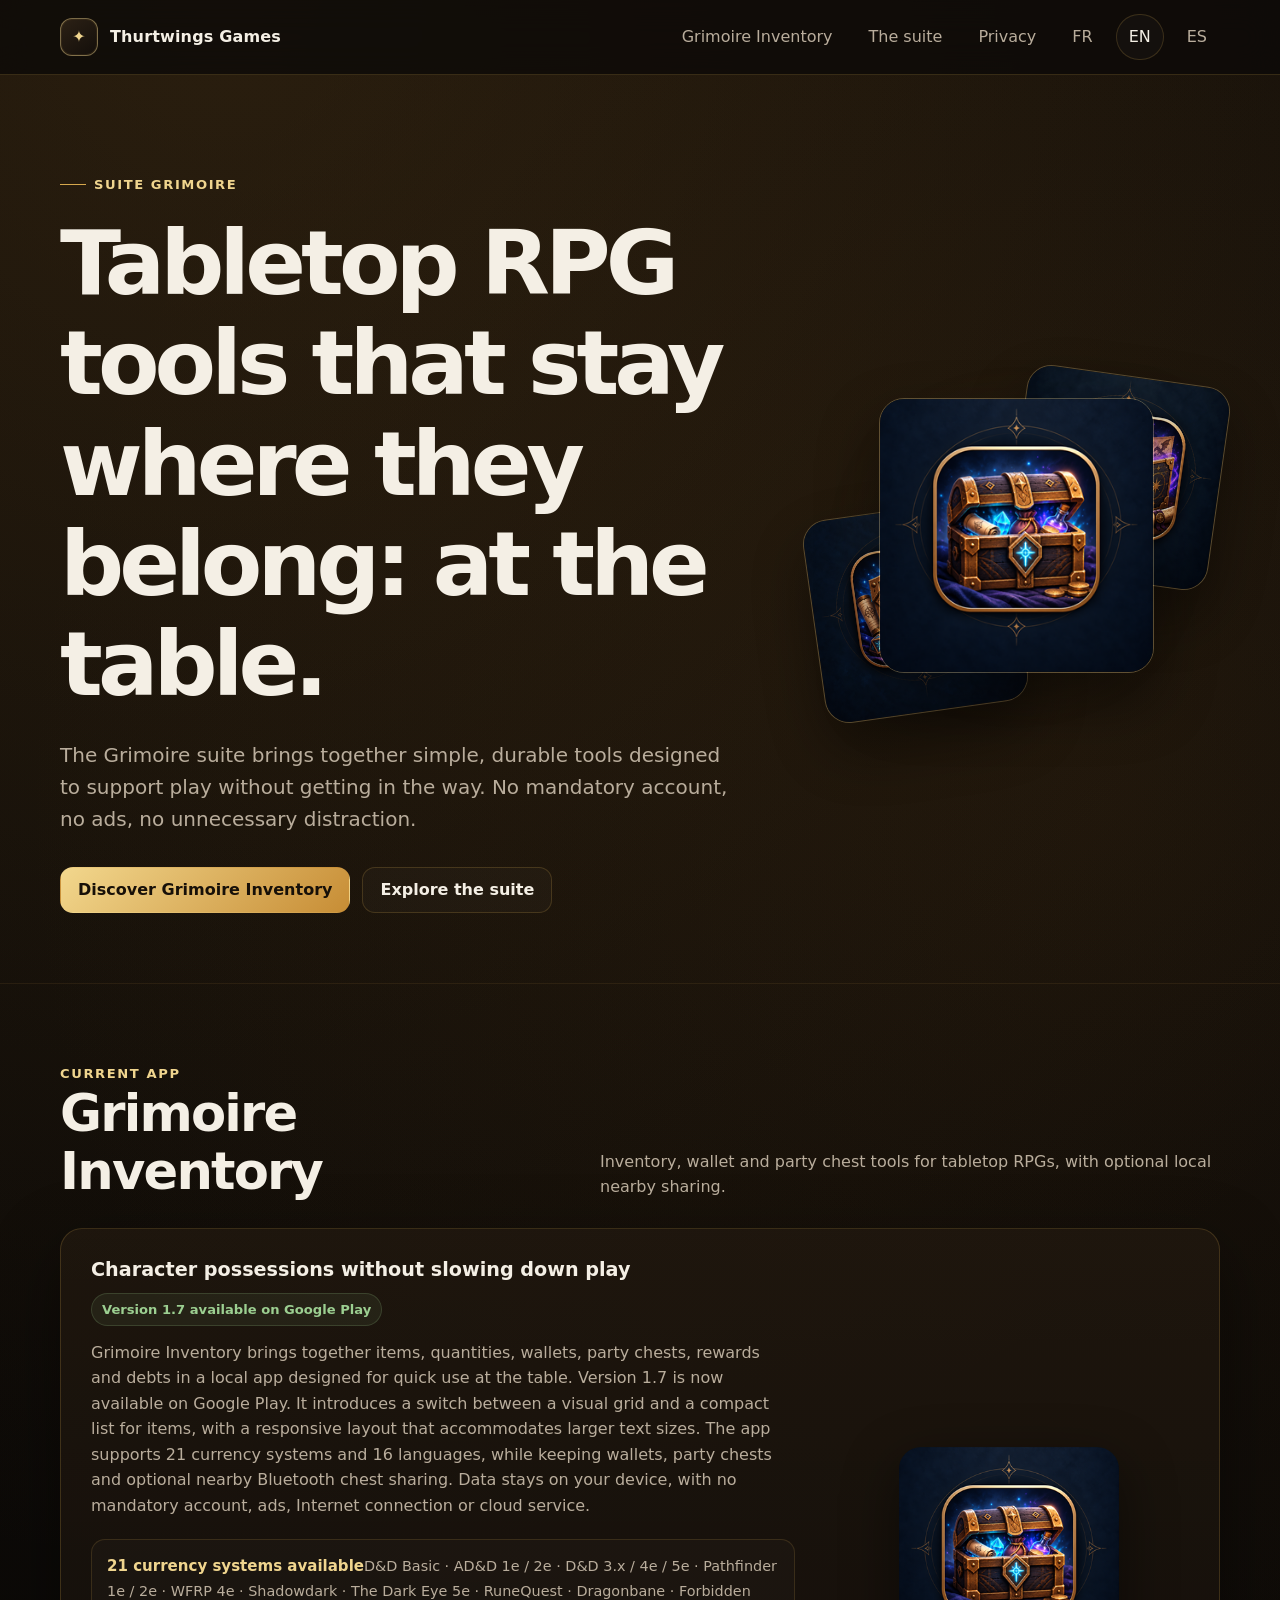
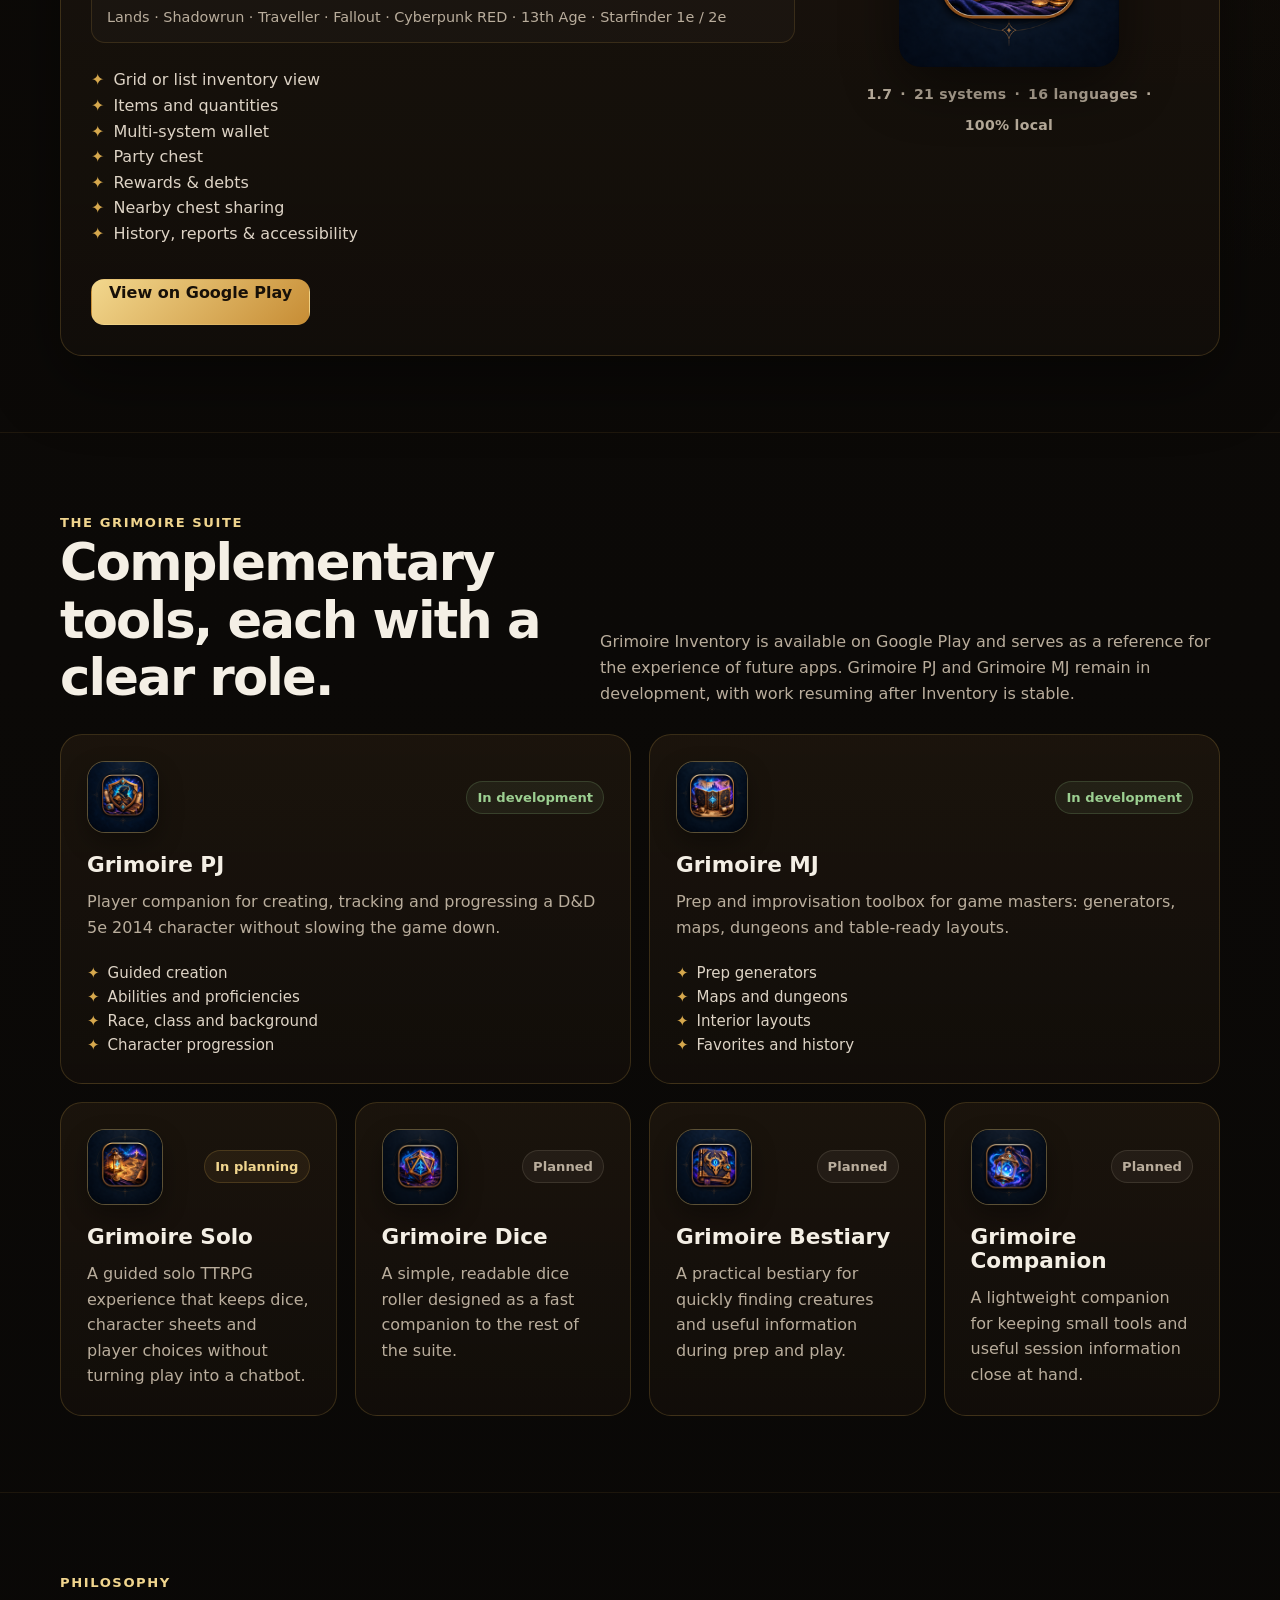
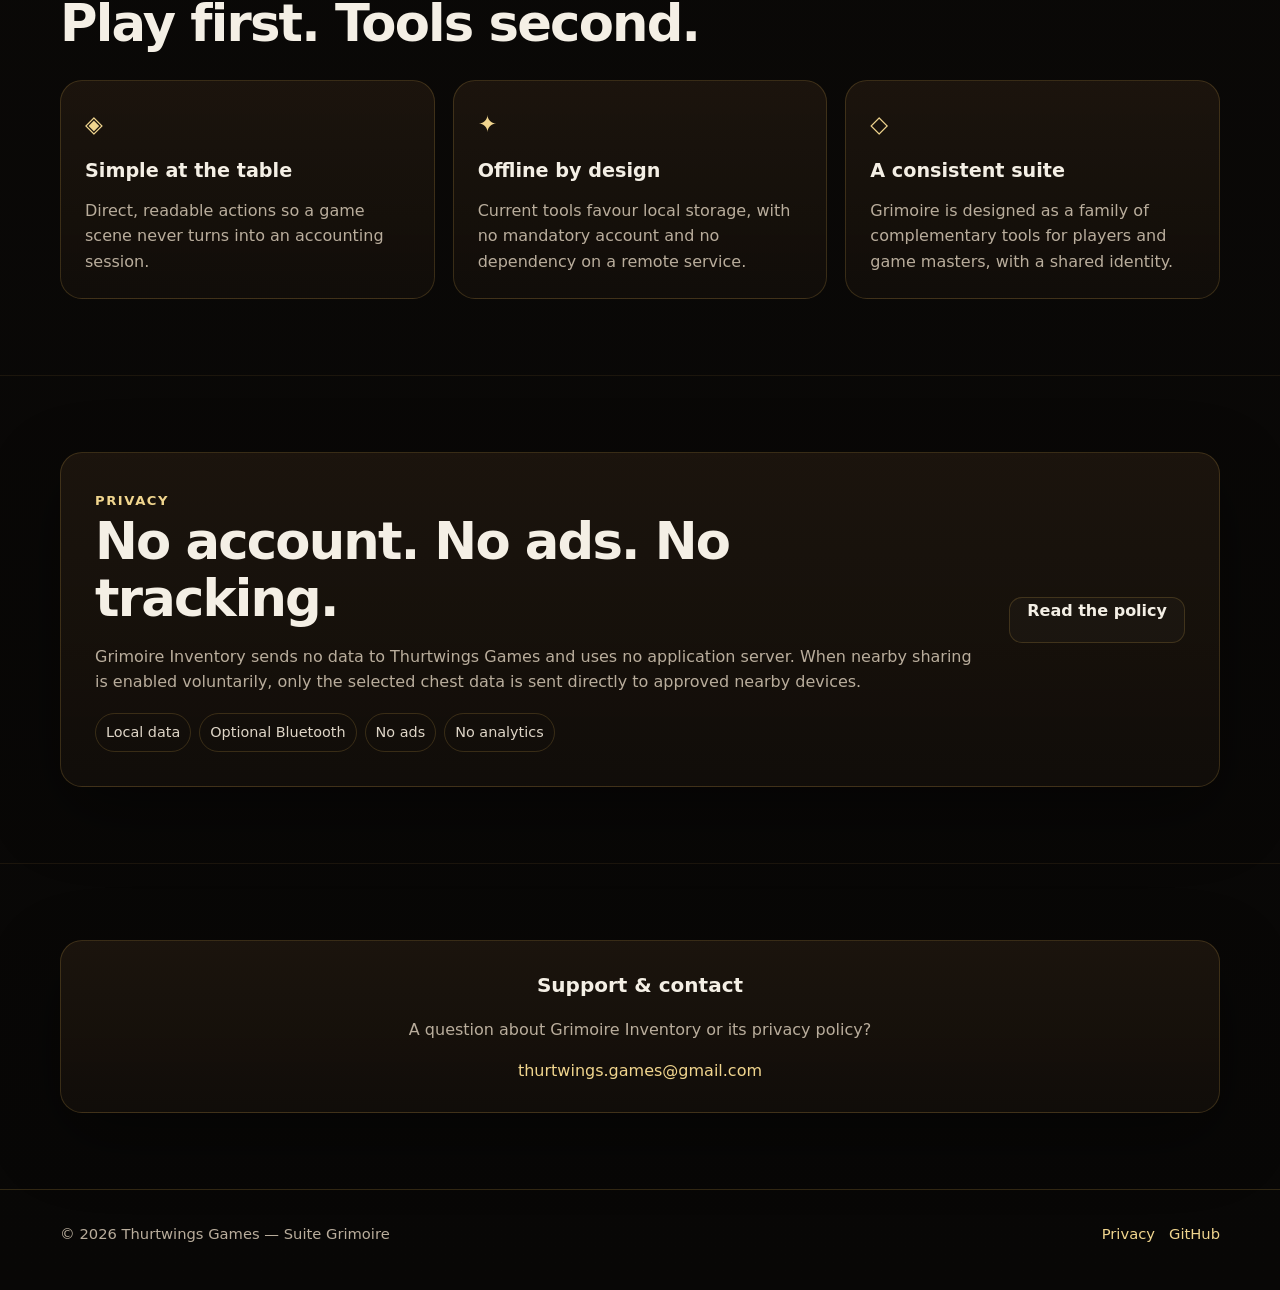
==== commit 06310ca0: "docs(site): announce Grimoire Inventory 1.7 in FR EN ES" ====
--- a/index.html
+++ b/index.html
@@ -1 +1 @@
-<!doctype html><html lang="fr"><head><meta charset="utf-8"><meta name="viewport" content="width=device-width, initial-scale=1"><meta name="theme-color" content="#0c0a08"><meta name="description" content="Site officiel de Thurtwings Games et de la suite Grimoire : outils simples, hors ligne et pensés pour le jeu de rôle sur table."><meta property="og:type" content="website"><meta property="og:title" content="Thurtwings Games — Suite Grimoire"><meta property="og:description" content="Des outils de JDR simples, hors ligne et pensés pour rester autour de la table."><meta property="og:url" content="https://thurtwings.github.io/Grimoire_Administratif/"><meta property="og:image" content="https://thurtwings.github.io/Grimoire_Administratif/assets/grimoire-suite/inventory-320.png"><meta name="twitter:card" content="summary"><meta name="twitter:title" content="Thurtwings Games — Suite Grimoire"><meta name="twitter:description" content="Des outils de JDR simples, hors ligne et pensés pour rester autour de la table."><meta name="twitter:image" content="https://thurtwings.github.io/Grimoire_Administratif/assets/grimoire-suite/inventory-320.png"><link rel="icon" type="image/png" href="./assets/grimoire-suite/inventory-320.png"><link rel="apple-touch-icon" href="./assets/grimoire-suite/inventory-320.png"><title>Thurtwings Games — Suite Grimoire</title><link rel="stylesheet" href="./styles.css?v=20261003-1"></head><body><header class="site-header"><div class="site-shell nav"><a class="brand" href="./index.html" aria-label="Accueil Thurtwings Games"><span class="brand-mark">✦</span><span>Thurtwings Games</span></a><div class="nav-actions"><a class="nav-link" href="#grimoire-bourse" data-lang="fr">Grimoire Inventaire</a><a class="nav-link" href="#grimoire-bourse" data-lang="es">Grimoire Inventario</a><a class="nav-link" href="#grimoire-bourse" data-lang="en">Grimoire Inventory</a><a class="nav-link" href="#suite" data-lang="fr">La suite</a><a class="nav-link" href="#suite" data-lang="es">La suite</a><a class="nav-link" href="#suite" data-lang="en">The suite</a><a class="nav-link" href="#privacy" data-lang="fr">Confidentialité</a><a class="nav-link" href="#privacy" data-lang="es">Privacidad</a><a class="nav-link" href="#privacy" data-lang="en">Privacy</a><button class="lang-button active" type="button" data-set-lang="fr" aria-label="Afficher le site en français">FR</button><button class="lang-button" type="button" data-set-lang="en" aria-label="Display the site in English">EN</button><button class="lang-button" type="button" data-set-lang="es" aria-label="Mostrar el sitio en español">ES</button></div></div></header><main><section class="hero"><div class="site-shell hero-grid"><div class="hero-copy-block"><span class="eyebrow">Suite Grimoire</span><div data-lang="fr"><h1>Des outils de JDR qui restent à leur place&nbsp;: autour de la table.</h1><p class="hero-copy">La suite Grimoire rassemble des outils simples, durables et pensés pour accompagner la partie sans la remplacer. Pas de compte obligatoire, pas de publicité, pas de distraction inutile.</p><div class="hero-actions"><a class="button primary" href="#grimoire-bourse">Découvrir Grimoire Inventaire</a><a class="button secondary" href="#suite">Voir toute la suite</a></div></div><div data-lang="es"><h1>Herramientas de rol que se quedan donde deben: en la mesa.</h1><p class="hero-copy">La suite Grimoire reúne herramientas sencillas y duraderas, pensadas para acompañar tus partidas sin sustituirlas. Sin cuentas obligatorias, sin anuncios y sin distracciones innecesarias.</p><div class="hero-actions"><a class="button primary" href="#grimoire-bourse">Descubrir Grimoire Inventario</a><a class="button secondary" href="#suite">Explorar la suite</a></div></div><div data-lang="en"><h1>Tabletop RPG tools that stay where they belong: at the table.</h1><p class="hero-copy">The Grimoire suite brings together simple, durable tools designed to support play without getting in the way. No mandatory account, no ads, no unnecessary distraction.</p><div class="hero-actions"><a class="button primary" href="#grimoire-bourse">Discover Grimoire Inventory</a><a class="button secondary" href="#suite">Explore the suite</a></div></div></div><div class="hero-art" aria-hidden="true"><img class="hero-app hero-app-main" src="./assets/grimoire-suite/inventory-320.png" alt=""><img class="hero-app hero-app-left" src="./assets/grimoire-suite/pj-320.png" alt=""><img class="hero-app hero-app-right" src="./assets/grimoire-suite/mj-320.png" alt=""></div></div></section><section class="section" id="grimoire-bourse"><span id="grimoire-inventaire"></span><div class="site-shell"><div class="section-intro"><div><span class="eyebrow" data-lang="fr">Application actuelle</span><span class="eyebrow" data-lang="es">Aplicación actual</span><span class="eyebrow" data-lang="en">Current app</span><h2 data-lang="fr">Grimoire Inventaire</h2><h2 data-lang="es">Grimoire Inventario</h2><h2 data-lang="en">Grimoire Inventory</h2></div><p data-lang="fr">Inventaire, bourse et coffre de groupe pour tes parties de JDR, avec partage local volontaire à proximité.</p><p data-lang="es">Inventario, monedero y cofre de grupo para tus partidas de rol, con opción de compartirlo localmente con dispositivos cercanos.</p><p data-lang="en">Inventory, wallet and party chest tools for tabletop RPGs, with optional local nearby sharing.</p></div><article class="app-card"><div><div class="app-title-row"><h3 data-lang="fr">Les possessions du personnage, sans ralentir la partie</h3><h3 data-lang="es">Las posesiones de tu personaje, sin frenar la partida</h3><h3 data-lang="en">Character possessions without slowing down play</h3><span class="status" data-lang="fr">1.6.1.2 active en test fermé Alpha · 1.6.1.3 préparée</span><span class="status" data-lang="es">1.6.1.2 activa en prueba cerrada Alpha · 1.6.1.3 preparada</span><span class="status" data-lang="en">1.6.1.2 active in closed Alpha testing · 1.6.1.3 prepared</span></div><p data-lang="fr">Grimoire Inventaire réunit objets, quantités, bourse, coffre de groupe, récompenses et dettes dans une application locale pensée pour une utilisation rapide à la table. La version 1.6.1.2 est actuellement active sur la piste de test fermé Alpha de Google Play avec 18 systèmes monétaires, des thèmes génériques par genre, le français, l'anglais et l'espagnol, ainsi que le partage volontaire du coffre à proximité via Bluetooth, sans compte, Internet ni cloud. La branche 1.6.2 prépare une couverture internationale élargie avec 8 langues supplémentaires — allemand, italien, portugais brésilien, néerlandais, polonais, tchèque, turc et ukrainien — pour atteindre 11 langues complètes après validation.</p><p data-lang="es">Grimoire Inventario reúne objetos, cantidades, monedero, cofre de grupo, recompensas y deudas en una aplicación local diseñada para usarse rápidamente durante la partida. La versión 1.6.1.2 está actualmente activa en la pista de prueba cerrada Alpha de Google Play con 18 sistemas monetarios, temas visuales genéricos según el género, francés, inglés y español, y la opción de compartir el cofre mediante Bluetooth con dispositivos cercanos, sin cuenta, Internet ni nube. La rama 1.6.2 prepara una cobertura internacional ampliada con 8 idiomas adicionales — alemán, italiano, portugués de Brasil, neerlandés, polaco, checo, turco y ucraniano — para alcanzar 11 idiomas completos tras su validación.</p><p data-lang="en">Grimoire Inventory brings together items, quantities, wallets, party chests, rewards and debts in a local app designed for quick use at the table. Version 1.6.1.2 is currently active on the Google Play closed Alpha testing track with 18 currency systems, genre-based visual themes, French, English and Spanish, and optional nearby chest sharing over Bluetooth, with no account, Internet connection or cloud service. The 1.6.2 branch is preparing broader international coverage with 8 additional languages — German, Italian, Brazilian Portuguese, Dutch, Polish, Czech, Turkish and Ukrainian — for a total of 11 complete languages after validation.</p><div class="system-summary" data-lang="fr"><strong>18 systèmes monétaires intégrés en 1.6.1.2</strong><span>D&amp;D Basic · AD&amp;D 1e / 2e · D&amp;D 3.x / 4e / 5e · Pathfinder 1e / 2e · WFRP 4e · Shadowdark · L'Œil noir 5e · RuneQuest · Dragonbane · Forbidden Lands · Shadowrun · Traveller · Fallout · Cyberpunk RED</span></div><div class="system-summary" data-lang="es"><strong>18 sistemas monetarios incluidos en la versión 1.6.1.2</strong><span>D&amp;D Basic · AD&amp;D 1e / 2e · D&amp;D 3.x / 4e / 5e · Pathfinder 1e / 2e · WFRP 4e · Shadowdark · El Ojo Oscuro 5e · RuneQuest · Dragonbane · Forbidden Lands · Shadowrun · Traveller · Fallout · Cyberpunk RED</span></div><div class="system-summary" data-lang="en"><strong>18 currency systems included in 1.6.1.2</strong><span>D&amp;D Basic · AD&amp;D 1e / 2e · D&amp;D 3.x / 4e / 5e · Pathfinder 1e / 2e · WFRP 4e · Shadowdark · The Dark Eye 5e · RuneQuest · Dragonbane · Forbidden Lands · Shadowrun · Traveller · Fallout · Cyberpunk RED</span></div><ul class="feature-list" data-lang="fr"><li>Inventaire & consommables</li><li>Bourse multi-système</li><li>Coffre de groupe</li><li>Récompenses & dettes</li><li>Partage du coffre à proximité</li><li>Historique, rapports & accessibilité</li></ul><ul class="feature-list" data-lang="es"><li>Inventario y consumibles</li><li>Monedero multijuego</li><li>Cofre de grupo</li><li>Recompensas y deudas</li><li>Compartir el cofre con dispositivos cercanos</li><li>Historial, informes y accesibilidad</li></ul><ul class="feature-list" data-lang="en"><li>Inventory & consumables</li><li>Multi-system wallet</li><li>Party chest</li><li>Rewards & debts</li><li>Nearby chest sharing</li><li>History, reports & accessibility</li></ul><div class="hero-actions"><a class="button primary" href="https://play.google.com/store/apps/details?id=com.thurtwings.grimoire.money" data-lang="fr">Voir sur Google Play</a><a class="button primary" href="https://play.google.com/store/apps/details?id=com.thurtwings.grimoire.money" data-lang="es">Ver en Google Play</a><a class="button primary" href="https://play.google.com/store/apps/details?id=com.thurtwings.grimoire.money" data-lang="en">View on Google Play</a></div></div><div class="app-visual"><img class="app-icon" src="./assets/grimoire-suite/inventory-320.png" alt="Icône de Grimoire Inventaire"><div class="app-visual-meta"><span>1.6.1.2</span><span>·</span><span data-lang="fr">18 systèmes</span><span data-lang="es">18 sistemas</span><span data-lang="en">18 systems</span><span>·</span><span data-lang="fr">11 langues prévues en 1.6.2</span><span data-lang="es">11 idiomas previstos en 1.6.2</span><span data-lang="en">11 languages planned for 1.6.2</span><span>·</span><span data-lang="fr">100 % local</span><span data-lang="es">100 % local</span><span data-lang="en">100% local</span></div></div></article></div></section><section class="section" id="suite"><div class="site-shell"><div class="section-intro"><div><span class="eyebrow" data-lang="fr">La suite Grimoire</span><span class="eyebrow" data-lang="es">La suite Grimoire</span><span class="eyebrow" data-lang="en">The Grimoire suite</span><h2 data-lang="fr">Des outils complémentaires, chacun à sa place.</h2><h2 data-lang="es">Herramientas complementarias, cada una con su función.</h2><h2 data-lang="en">Complementary tools, each with a clear role.</h2></div><p data-lang="fr">Grimoire Inventaire est en phase de finalisation et sert de référence pour l’expérience des prochaines applications. Grimoire PJ et Grimoire MJ restent en développement, mais leur reprise attendra la stabilisation d’Inventaire.</p><p data-lang="es">Grimoire Inventario está en fase de finalización y servirá como referencia para la experiencia de las próximas aplicaciones. Grimoire PJ y Grimoire MJ siguen en desarrollo y se retomarán cuando Inventario esté estabilizado.</p><p data-lang="en">Grimoire Inventory is being finalized and will serve as a reference for the experience of future apps. Grimoire PJ and Grimoire MJ remain in development, with work resuming after Inventory is stable.</p></div><div class="suite-grid suite-grid-featured"><article class="suite-card suite-card-featured"><div class="suite-card-top"><img class="suite-icon suite-icon-featured" src="./assets/grimoire-suite/pj-320.png" alt="Icône de Grimoire PJ"><span class="status status-dev" data-lang="fr">En développement</span><span class="status status-dev" data-lang="es">En desarrollo</span><span class="status status-dev" data-lang="en">In development</span></div><h3>Grimoire PJ</h3><p data-lang="fr">Assistant joueur pour créer, suivre et faire progresser un personnage D&amp;D 5e 2014 sans alourdir la partie.</p><p data-lang="es">Asistente para crear, gestionar y desarrollar personajes de D&amp;D 5.ª edición (2014) sin ralentizar la partida.</p><p data-lang="en">Player companion for creating, tracking and progressing a D&amp;D 5e 2014 character without slowing the game down.</p><ul class="suite-points" data-lang="fr"><li>Création guidée</li><li>Caractéristiques et maîtrises</li><li>Peuple, classe et historique</li><li>Progression du personnage</li></ul><ul class="suite-points" data-lang="es"><li>Creación guiada</li><li>Características y competencias</li><li>Especie, clase y trasfondo</li><li>Progresión del personaje</li></ul><ul class="suite-points" data-lang="en"><li>Guided creation</li><li>Abilities and proficiencies</li><li>Race, class and background</li><li>Character progression</li></ul></article><article class="suite-card suite-card-featured"><div class="suite-card-top"><img class="suite-icon suite-icon-featured" src="./assets/grimoire-suite/mj-320.png" alt="Icône de Grimoire MJ"><span class="status status-dev" data-lang="fr">En développement</span><span class="status status-dev" data-lang="es">En desarrollo</span><span class="status status-dev" data-lang="en">In development</span></div><h3>Grimoire MJ</h3><p data-lang="fr">Boîte à outils de préparation et d'improvisation pour meneur de jeu : générateurs, cartes, donjons et plans utilisables à la table.</p><p data-lang="es">Herramientas de preparación e improvisación para directores de juego: generadores, mapas, mazmorras y planos listos para usar en la mesa.</p><p data-lang="en">Prep and improvisation toolbox for game masters: generators, maps, dungeons and table-ready layouts.</p><ul class="suite-points" data-lang="fr"><li>Générateurs de préparation</li><li>Cartes et donjons</li><li>Plans intérieurs</li><li>Favoris et historique</li></ul><ul class="suite-points" data-lang="es"><li>Generadores para preparar partidas</li><li>Mapas y mazmorras</li><li>Planos de interiores</li><li>Favoritos e historial</li></ul><ul class="suite-points" data-lang="en"><li>Prep generators</li><li>Maps and dungeons</li><li>Interior layouts</li><li>Favorites and history</li></ul></article></div><div class="suite-grid suite-grid-compact"><article class="suite-card suite-card-compact"><div class="suite-card-top"><img class="suite-icon suite-icon-compact" src="./assets/grimoire-suite/solo-320.png" alt="Icône de Grimoire Solo"><span class="status status-planning" data-lang="fr">En réflexion</span><span class="status status-planning" data-lang="es">En fase de concepto</span><span class="status status-planning" data-lang="en">In planning</span></div><h3>Grimoire Solo</h3><p data-lang="fr">Une expérience de JDR solo guidée qui conserve les dés, la fiche et les choix de jeu sans transformer la partie en chatbot.</p><p data-lang="es">Una experiencia guiada de rol en solitario que conserva los dados, la ficha y las decisiones del jugador sin convertir la partida en un chatbot.</p><p data-lang="en">A guided solo TTRPG experience that keeps dice, character sheets and player choices without turning play into a chatbot.</p></article><article class="suite-card suite-card-compact"><div class="suite-card-top"><img class="suite-icon suite-icon-compact" src="./assets/grimoire-suite/dice-320.png" alt="Icône de Grimoire Dice"><span class="status status-planned" data-lang="fr">À venir</span><span class="status status-planned" data-lang="es">Próximamente</span><span class="status status-planned" data-lang="en">Planned</span></div><h3>Grimoire Dice</h3><p data-lang="fr">Un lanceur de dés simple et lisible, pensé comme un complément rapide aux autres outils de la suite.</p><p data-lang="es">Un lanzador de dados sencillo y legible, pensado para complementar rápidamente las demás herramientas de la suite.</p><p data-lang="en">A simple, readable dice roller designed as a fast companion to the rest of the suite.</p></article><article class="suite-card suite-card-compact"><div class="suite-card-top"><img class="suite-icon suite-icon-compact" src="./assets/grimoire-suite/bestiary-320.png" alt="Icône de Grimoire Bestiary"><span class="status status-planned" data-lang="fr">À venir</span><span class="status status-planned" data-lang="es">Próximamente</span><span class="status status-planned" data-lang="en">Planned</span></div><h3>Grimoire Bestiary</h3><p data-lang="fr">Un bestiaire pratique pour retrouver rapidement les créatures et les informations utiles en préparation comme en session.</p><p data-lang="es">Un bestiario práctico para encontrar criaturas e información útil al preparar y dirigir partidas.</p><p data-lang="en">A practical bestiary for quickly finding creatures and useful information during prep and play.</p></article><article class="suite-card suite-card-compact"><div class="suite-card-top"><img class="suite-icon suite-icon-compact" src="./assets/grimoire-suite/companion-320.png" alt="Icône de Grimoire Companion"><span class="status status-planned" data-lang="fr">À venir</span><span class="status status-planned" data-lang="es">Próximamente</span><span class="status status-planned" data-lang="en">Planned</span></div><h3>Grimoire Companion</h3><p data-lang="fr">Un compagnon léger pour centraliser de petits outils et informations utiles pendant la partie.</p><p data-lang="es">Un asistente ligero para reunir pequeñas herramientas e información útil durante la partida.</p><p data-lang="en">A lightweight companion for keeping small tools and useful session information close at hand.</p></article></div></div></section><section class="section"><div class="site-shell"><div class="section-intro"><div><span class="eyebrow" data-lang="fr">Philosophie</span><span class="eyebrow" data-lang="es">Filosofía</span><span class="eyebrow" data-lang="en">Philosophy</span><h2 data-lang="fr">Le jeu d'abord. L'outil ensuite.</h2><h2 data-lang="es">Primero el juego. Después la herramienta.</h2><h2 data-lang="en">Play first. Tools second.</h2></div></div><div class="grid-3"><article class="feature-card"><span class="mini-icon">◈</span><h3 data-lang="fr">Simple en session</h3><h3 data-lang="es">Fácil de usar durante la partida</h3><h3 data-lang="en">Simple at the table</h3><p data-lang="fr">Des actions directes et lisibles pour ne pas transformer une scène de jeu en séance de comptabilité.</p><p data-lang="es">Acciones directas y claras para que una escena de juego no se convierta en una sesión de contabilidad.</p><p data-lang="en">Direct, readable actions so a game scene never turns into an accounting session.</p></article><article class="feature-card"><span class="mini-icon">✦</span><h3 data-lang="fr">Hors ligne par choix</h3><h3 data-lang="es">Sin conexión por elección</h3><h3 data-lang="en">Offline by design</h3><p data-lang="fr">Les outils actuels privilégient le stockage local, sans compte obligatoire ni dépendance à un service distant.</p><p data-lang="es">Las herramientas actuales priorizan el almacenamiento local, sin cuentas obligatorias ni dependencia de servicios remotos.</p><p data-lang="en">Current tools favour local storage, with no mandatory account and no dependency on a remote service.</p></article><article class="feature-card"><span class="mini-icon">◇</span><h3 data-lang="fr">Suite cohérente</h3><h3 data-lang="es">Una suite coherente</h3><h3 data-lang="en">A consistent suite</h3><p data-lang="fr">Grimoire est pensé comme une famille d'outils complémentaires pour joueurs et meneurs, avec une identité commune.</p><p data-lang="es">Grimoire está concebida como una familia de herramientas complementarias para jugadores y directores de juego, con una identidad compartida.</p><p data-lang="en">Grimoire is designed as a family of complementary tools for players and game masters, with a shared identity.</p></article></div></div></section><section class="section" id="privacy"><div class="site-shell"><article class="privacy-card"><div><span class="eyebrow" data-lang="fr">Vie privée</span><span class="eyebrow" data-lang="es">Privacidad</span><span class="eyebrow" data-lang="en">Privacy</span><h2 data-lang="fr">Sans compte. Sans pub. Sans tracking.</h2><h2 data-lang="es">Sin cuenta. Sin anuncios. Sin seguimiento.</h2><h2 data-lang="en">No account. No ads. No tracking.</h2><p data-lang="fr">Grimoire Inventaire n'envoie aucune donnée à Thurtwings Games et n'utilise pas de serveur applicatif. Le partage à proximité, lorsqu'il est activé volontairement, transmet uniquement les données du coffre sélectionné directement aux appareils proches autorisés.</p><p data-lang="es">Grimoire Inventario no envía datos a Thurtwings Games ni utiliza servidores de la aplicación. Si activas voluntariamente el intercambio cercano, solo se transmiten los datos del cofre seleccionado directamente a los dispositivos cercanos autorizados.</p><p data-lang="en">Grimoire Inventory sends no data to Thurtwings Games and uses no application server. When nearby sharing is enabled voluntarily, only the selected chest data is sent directly to approved nearby devices.</p><div class="privacy-points"><span class="chip" data-lang="fr">Données locales</span><span class="chip" data-lang="es">Datos locales</span><span class="chip" data-lang="en">Local data</span><span class="chip" data-lang="fr">Bluetooth volontaire</span><span class="chip" data-lang="es">Bluetooth opcional</span><span class="chip" data-lang="en">Optional Bluetooth</span><span class="chip" data-lang="fr">Aucune publicité</span><span class="chip" data-lang="es">Sin publicidad</span><span class="chip" data-lang="en">No ads</span><span class="chip" data-lang="fr">Aucun analytics</span><span class="chip" data-lang="es">Sin analíticas</span><span class="chip" data-lang="en">No analytics</span></div></div><a class="button secondary" href="./legal/grimoire-bourse/privacy-policy.html" data-lang="fr">Lire la politique</a><a class="button secondary" href="./legal/grimoire-bourse/privacy-policy.html" data-lang="es">Leer la política (FR/EN)</a><a class="button secondary" href="./legal/grimoire-bourse/privacy-policy.html#en" data-lang="en">Read the policy</a></article></div></section><section class="section" id="contact"><div class="site-shell"><article class="support-card"><strong data-lang="fr">Support & contact</strong><strong data-lang="es">Soporte y contacto</strong><strong data-lang="en">Support & contact</strong><p data-lang="fr">Une question sur Grimoire Inventaire ou sa politique de confidentialité&nbsp;?</p><p data-lang="es">¿Tienes alguna pregunta sobre Grimoire Inventario o su política de privacidad?</p><p data-lang="en">A question about Grimoire Inventory or its privacy policy?</p><a href="mailto:thurtwings.games@gmail.com">thurtwings.games@gmail.com</a></article></div></section></main><footer class="site-footer"><div class="site-shell footer-row"><span>© 2026 Thurtwings Games — Suite Grimoire</span><div class="footer-links"><a href="./legal/grimoire-bourse/privacy-policy.html" data-lang="fr">Confidentialité</a><a href="./legal/grimoire-bourse/privacy-policy.html" data-lang="es">Privacidad</a><a href="./legal/grimoire-bourse/privacy-policy.html#en" data-lang="en">Privacy</a><a href="https://github.com/Thurtwings/Grimoire_Administratif">GitHub</a></div></div></footer><script>const buttons=document.querySelectorAll('[data-set-lang]');const setLanguage=(lang)=>{document.body.classList.toggle('lang-en',lang==='en');document.body.classList.toggle('lang-es',lang==='es');document.documentElement.lang=lang;buttons.forEach((button)=>{const active=button.dataset.setLang===lang;button.classList.toggle('active',active);button.setAttribute('aria-pressed',String(active));});localStorage.setItem('grimoire-lang',lang);};buttons.forEach((button)=>button.addEventListener('click',()=>setLanguage(button.dataset.setLang)));const saved=localStorage.getItem('grimoire-lang');const detected=(navigator.language||'fr').toLowerCase().slice(0,2);const initial=['fr','en','es'].includes(saved)?saved:(['fr','en','es'].includes(detected)?detected:'en');setLanguage(initial);</script></body></html>+<!doctype html><html lang="fr"><head><meta charset="utf-8"><meta name="viewport" content="width=device-width, initial-scale=1"><meta name="theme-color" content="#0c0a08"><meta name="description" content="Site officiel de Thurtwings Games et de la suite Grimoire : outils simples, hors ligne et pensés pour le jeu de rôle sur table."><meta property="og:type" content="website"><meta property="og:title" content="Thurtwings Games — Suite Grimoire"><meta property="og:description" content="Des outils de JDR simples, hors ligne et pensés pour rester autour de la table."><meta property="og:url" content="https://thurtwings.github.io/Grimoire_Administratif/"><meta property="og:image" content="https://thurtwings.github.io/Grimoire_Administratif/assets/grimoire-suite/inventory-320.png"><meta name="twitter:card" content="summary"><meta name="twitter:title" content="Thurtwings Games — Suite Grimoire"><meta name="twitter:description" content="Des outils de JDR simples, hors ligne et pensés pour rester autour de la table."><meta name="twitter:image" content="https://thurtwings.github.io/Grimoire_Administratif/assets/grimoire-suite/inventory-320.png"><link rel="icon" type="image/png" href="./assets/grimoire-suite/inventory-320.png"><link rel="apple-touch-icon" href="./assets/grimoire-suite/inventory-320.png"><title>Thurtwings Games — Suite Grimoire</title><link rel="stylesheet" href="./styles.css?v=20261003-1"></head><body><header class="site-header"><div class="site-shell nav"><a class="brand" href="./index.html" aria-label="Accueil Thurtwings Games"><span class="brand-mark">✦</span><span>Thurtwings Games</span></a><div class="nav-actions"><a class="nav-link" href="#grimoire-bourse" data-lang="fr">Grimoire Inventaire</a><a class="nav-link" href="#grimoire-bourse" data-lang="es">Grimoire Inventario</a><a class="nav-link" href="#grimoire-bourse" data-lang="en">Grimoire Inventory</a><a class="nav-link" href="#suite" data-lang="fr">La suite</a><a class="nav-link" href="#suite" data-lang="es">La suite</a><a class="nav-link" href="#suite" data-lang="en">The suite</a><a class="nav-link" href="#privacy" data-lang="fr">Confidentialité</a><a class="nav-link" href="#privacy" data-lang="es">Privacidad</a><a class="nav-link" href="#privacy" data-lang="en">Privacy</a><button class="lang-button active" type="button" data-set-lang="fr" aria-label="Afficher le site en français">FR</button><button class="lang-button" type="button" data-set-lang="en" aria-label="Display the site in English">EN</button><button class="lang-button" type="button" data-set-lang="es" aria-label="Mostrar el sitio en español">ES</button></div></div></header><main><section class="hero"><div class="site-shell hero-grid"><div class="hero-copy-block"><span class="eyebrow">Suite Grimoire</span><div data-lang="fr"><h1>Des outils de JDR qui restent à leur place&nbsp;: autour de la table.</h1><p class="hero-copy">La suite Grimoire rassemble des outils simples, durables et pensés pour accompagner la partie sans la remplacer. Pas de compte obligatoire, pas de publicité, pas de distraction inutile.</p><div class="hero-actions"><a class="button primary" href="#grimoire-bourse">Découvrir Grimoire Inventaire</a><a class="button secondary" href="#suite">Voir toute la suite</a></div></div><div data-lang="es"><h1>Herramientas de rol que se quedan donde deben: en la mesa.</h1><p class="hero-copy">La suite Grimoire reúne herramientas sencillas y duraderas, pensadas para acompañar tus partidas sin sustituirlas. Sin cuentas obligatorias, sin anuncios y sin distracciones innecesarias.</p><div class="hero-actions"><a class="button primary" href="#grimoire-bourse">Descubrir Grimoire Inventario</a><a class="button secondary" href="#suite">Explorar la suite</a></div></div><div data-lang="en"><h1>Tabletop RPG tools that stay where they belong: at the table.</h1><p class="hero-copy">The Grimoire suite brings together simple, durable tools designed to support play without getting in the way. No mandatory account, no ads, no unnecessary distraction.</p><div class="hero-actions"><a class="button primary" href="#grimoire-bourse">Discover Grimoire Inventory</a><a class="button secondary" href="#suite">Explore the suite</a></div></div></div><div class="hero-art" aria-hidden="true"><img class="hero-app hero-app-main" src="./assets/grimoire-suite/inventory-320.png" alt=""><img class="hero-app hero-app-left" src="./assets/grimoire-suite/pj-320.png" alt=""><img class="hero-app hero-app-right" src="./assets/grimoire-suite/mj-320.png" alt=""></div></div></section><section class="section" id="grimoire-bourse"><span id="grimoire-inventaire"></span><div class="site-shell"><div class="section-intro"><div><span class="eyebrow" data-lang="fr">Application actuelle</span><span class="eyebrow" data-lang="es">Aplicación actual</span><span class="eyebrow" data-lang="en">Current app</span><h2 data-lang="fr">Grimoire Inventaire</h2><h2 data-lang="es">Grimoire Inventario</h2><h2 data-lang="en">Grimoire Inventory</h2></div><p data-lang="fr">Inventaire, bourse et coffre de groupe pour tes parties de JDR, avec partage local volontaire à proximité.</p><p data-lang="es">Inventario, monedero y cofre de grupo para tus partidas de rol, con opción de compartirlo localmente con dispositivos cercanos.</p><p data-lang="en">Inventory, wallet and party chest tools for tabletop RPGs, with optional local nearby sharing.</p></div><article class="app-card"><div><div class="app-title-row"><h3 data-lang="fr">Les possessions du personnage, sans ralentir la partie</h3><h3 data-lang="es">Las posesiones de tu personaje, sin frenar la partida</h3><h3 data-lang="en">Character possessions without slowing down play</h3><span class="status" data-lang="fr">Version 1.7 disponible sur Google Play</span><span class="status" data-lang="es">Versión 1.7 disponible en Google Play</span><span class="status" data-lang="en">Version 1.7 available on Google Play</span></div><p data-lang="fr">Grimoire Inventaire réunit objets, quantités, bourse, coffre de groupe, récompenses et dettes dans une application locale pensée pour une utilisation rapide à la table. La version 1.7 est disponible sur Google Play. Elle apporte le choix entre une grille visuelle et une liste compacte pour consulter les objets, avec une disposition adaptée à l’écran et aux grandes tailles de texte. L’application propose 21 systèmes monétaires et 16 langues, conserve la bourse et le coffre de groupe, ainsi que le partage volontaire du coffre à proximité via Bluetooth. Les données restent locales, sans compte, publicité, connexion Internet ni cloud obligatoires.</p><p data-lang="es">Grimoire Inventario reúne objetos, cantidades, monedero, cofre de grupo, recompensas y deudas en una aplicación local diseñada para usarse rápidamente durante la partida. La versión 1.7 ya está disponible en Google Play. Incorpora la opción de ver los objetos en cuadrícula o en lista, con un diseño adaptable a la pantalla y al tamaño del texto. La aplicación incluye 21 sistemas monetarios y 16 idiomas, junto con el monedero, el cofre de grupo y la opción de compartirlo por Bluetooth con dispositivos cercanos. Los datos se guardan localmente, sin cuenta, anuncios, conexión a Internet ni nube obligatorios.</p><p data-lang="en">Grimoire Inventory brings together items, quantities, wallets, party chests, rewards and debts in a local app designed for quick use at the table. Version 1.7 is now available on Google Play. It introduces a switch between a visual grid and a compact list for items, with a responsive layout that accommodates larger text sizes. The app supports 21 currency systems and 16 languages, while keeping wallets, party chests and optional nearby Bluetooth chest sharing. Data stays on your device, with no mandatory account, ads, Internet connection or cloud service.</p><div class="system-summary" data-lang="fr"><strong>21 systèmes monétaires disponibles</strong><span>D&amp;D Basic · AD&amp;D 1e / 2e · D&amp;D 3.x / 4e / 5e · Pathfinder 1e / 2e · WFRP 4e · Shadowdark · L'Œil noir 5e · RuneQuest · Dragonbane · Forbidden Lands · Shadowrun · Traveller · Fallout · Cyberpunk RED · 13th Age · Starfinder 1e / 2e</span></div><div class="system-summary" data-lang="es"><strong>21 sistemas monetarios disponibles</strong><span>D&amp;D Basic · AD&amp;D 1e / 2e · D&amp;D 3.x / 4e / 5e · Pathfinder 1e / 2e · WFRP 4e · Shadowdark · El Ojo Oscuro 5e · RuneQuest · Dragonbane · Forbidden Lands · Shadowrun · Traveller · Fallout · Cyberpunk RED · 13th Age · Starfinder 1e / 2e</span></div><div class="system-summary" data-lang="en"><strong>21 currency systems available</strong><span>D&amp;D Basic · AD&amp;D 1e / 2e · D&amp;D 3.x / 4e / 5e · Pathfinder 1e / 2e · WFRP 4e · Shadowdark · The Dark Eye 5e · RuneQuest · Dragonbane · Forbidden Lands · Shadowrun · Traveller · Fallout · Cyberpunk RED · 13th Age · Starfinder 1e / 2e</span></div><ul class="feature-list" data-lang="fr"><li>Inventaire en grille ou en liste</li><li>Objets et quantités</li><li>Bourse multi-système</li><li>Coffre de groupe</li><li>Récompenses & dettes</li><li>Partage du coffre à proximité</li><li>Historique, rapports & accessibilité</li></ul><ul class="feature-list" data-lang="es"><li>Inventario en cuadrícula o lista</li><li>Objetos y cantidades</li><li>Monedero multijuego</li><li>Cofre de grupo</li><li>Recompensas y deudas</li><li>Compartir el cofre con dispositivos cercanos</li><li>Historial, informes y accesibilidad</li></ul><ul class="feature-list" data-lang="en"><li>Grid or list inventory view</li><li>Items and quantities</li><li>Multi-system wallet</li><li>Party chest</li><li>Rewards & debts</li><li>Nearby chest sharing</li><li>History, reports & accessibility</li></ul><div class="hero-actions"><a class="button primary" href="https://play.google.com/store/apps/details?id=com.thurtwings.grimoire.money" data-lang="fr">Voir sur Google Play</a><a class="button primary" href="https://play.google.com/store/apps/details?id=com.thurtwings.grimoire.money" data-lang="es">Ver en Google Play</a><a class="button primary" href="https://play.google.com/store/apps/details?id=com.thurtwings.grimoire.money" data-lang="en">View on Google Play</a></div></div><div class="app-visual"><img class="app-icon" src="./assets/grimoire-suite/inventory-320.png" alt="Icône de Grimoire Inventaire"><div class="app-visual-meta"><span>1.7</span><span>·</span><span data-lang="fr">21 systèmes</span><span data-lang="es">21 sistemas</span><span data-lang="en">21 systems</span><span>·</span><span data-lang="fr">16 langues</span><span data-lang="es">16 idiomas</span><span data-lang="en">16 languages</span><span>·</span><span data-lang="fr">100 % local</span><span data-lang="es">100 % local</span><span data-lang="en">100% local</span></div></div></article></div></section><section class="section" id="suite"><div class="site-shell"><div class="section-intro"><div><span class="eyebrow" data-lang="fr">La suite Grimoire</span><span class="eyebrow" data-lang="es">La suite Grimoire</span><span class="eyebrow" data-lang="en">The Grimoire suite</span><h2 data-lang="fr">Des outils complémentaires, chacun à sa place.</h2><h2 data-lang="es">Herramientas complementarias, cada una con su función.</h2><h2 data-lang="en">Complementary tools, each with a clear role.</h2></div><p data-lang="fr">Grimoire Inventaire est disponible sur Google Play et sert de référence pour l’expérience des prochaines applications. Grimoire PJ et Grimoire MJ restent en développement, mais leur reprise attendra la stabilisation d’Inventaire.</p><p data-lang="es">Grimoire Inventario está disponible en Google Play y servirá como referencia para las próximas aplicaciones. Grimoire PJ y Grimoire MJ siguen en desarrollo y se retomarán cuando Inventario esté estabilizado.</p><p data-lang="en">Grimoire Inventory is available on Google Play and serves as a reference for the experience of future apps. Grimoire PJ and Grimoire MJ remain in development, with work resuming after Inventory is stable.</p></div><div class="suite-grid suite-grid-featured"><article class="suite-card suite-card-featured"><div class="suite-card-top"><img class="suite-icon suite-icon-featured" src="./assets/grimoire-suite/pj-320.png" alt="Icône de Grimoire PJ"><span class="status status-dev" data-lang="fr">En développement</span><span class="status status-dev" data-lang="es">En desarrollo</span><span class="status status-dev" data-lang="en">In development</span></div><h3>Grimoire PJ</h3><p data-lang="fr">Assistant joueur pour créer, suivre et faire progresser un personnage D&amp;D 5e 2014 sans alourdir la partie.</p><p data-lang="es">Asistente para crear, gestionar y desarrollar personajes de D&amp;D 5.ª edición (2014) sin ralentizar la partida.</p><p data-lang="en">Player companion for creating, tracking and progressing a D&amp;D 5e 2014 character without slowing the game down.</p><ul class="suite-points" data-lang="fr"><li>Création guidée</li><li>Caractéristiques et maîtrises</li><li>Peuple, classe et historique</li><li>Progression du personnage</li></ul><ul class="suite-points" data-lang="es"><li>Creación guiada</li><li>Características y competencias</li><li>Especie, clase y trasfondo</li><li>Progresión del personaje</li></ul><ul class="suite-points" data-lang="en"><li>Guided creation</li><li>Abilities and proficiencies</li><li>Race, class and background</li><li>Character progression</li></ul></article><article class="suite-card suite-card-featured"><div class="suite-card-top"><img class="suite-icon suite-icon-featured" src="./assets/grimoire-suite/mj-320.png" alt="Icône de Grimoire MJ"><span class="status status-dev" data-lang="fr">En développement</span><span class="status status-dev" data-lang="es">En desarrollo</span><span class="status status-dev" data-lang="en">In development</span></div><h3>Grimoire MJ</h3><p data-lang="fr">Boîte à outils de préparation et d'improvisation pour meneur de jeu : générateurs, cartes, donjons et plans utilisables à la table.</p><p data-lang="es">Herramientas de preparación e improvisación para directores de juego: generadores, mapas, mazmorras y planos listos para usar en la mesa.</p><p data-lang="en">Prep and improvisation toolbox for game masters: generators, maps, dungeons and table-ready layouts.</p><ul class="suite-points" data-lang="fr"><li>Générateurs de préparation</li><li>Cartes et donjons</li><li>Plans intérieurs</li><li>Favoris et historique</li></ul><ul class="suite-points" data-lang="es"><li>Generadores para preparar partidas</li><li>Mapas y mazmorras</li><li>Planos de interiores</li><li>Favoritos e historial</li></ul><ul class="suite-points" data-lang="en"><li>Prep generators</li><li>Maps and dungeons</li><li>Interior layouts</li><li>Favorites and history</li></ul></article></div><div class="suite-grid suite-grid-compact"><article class="suite-card suite-card-compact"><div class="suite-card-top"><img class="suite-icon suite-icon-compact" src="./assets/grimoire-suite/solo-320.png" alt="Icône de Grimoire Solo"><span class="status status-planning" data-lang="fr">En réflexion</span><span class="status status-planning" data-lang="es">En fase de concepto</span><span class="status status-planning" data-lang="en">In planning</span></div><h3>Grimoire Solo</h3><p data-lang="fr">Une expérience de JDR solo guidée qui conserve les dés, la fiche et les choix de jeu sans transformer la partie en chatbot.</p><p data-lang="es">Una experiencia guiada de rol en solitario que conserva los dados, la ficha y las decisiones del jugador sin convertir la partida en un chatbot.</p><p data-lang="en">A guided solo TTRPG experience that keeps dice, character sheets and player choices without turning play into a chatbot.</p></article><article class="suite-card suite-card-compact"><div class="suite-card-top"><img class="suite-icon suite-icon-compact" src="./assets/grimoire-suite/dice-320.png" alt="Icône de Grimoire Dice"><span class="status status-planned" data-lang="fr">À venir</span><span class="status status-planned" data-lang="es">Próximamente</span><span class="status status-planned" data-lang="en">Planned</span></div><h3>Grimoire Dice</h3><p data-lang="fr">Un lanceur de dés simple et lisible, pensé comme un complément rapide aux autres outils de la suite.</p><p data-lang="es">Un lanzador de dados sencillo y legible, pensado para complementar rápidamente las demás herramientas de la suite.</p><p data-lang="en">A simple, readable dice roller designed as a fast companion to the rest of the suite.</p></article><article class="suite-card suite-card-compact"><div class="suite-card-top"><img class="suite-icon suite-icon-compact" src="./assets/grimoire-suite/bestiary-320.png" alt="Icône de Grimoire Bestiary"><span class="status status-planned" data-lang="fr">À venir</span><span class="status status-planned" data-lang="es">Próximamente</span><span class="status status-planned" data-lang="en">Planned</span></div><h3>Grimoire Bestiary</h3><p data-lang="fr">Un bestiaire pratique pour retrouver rapidement les créatures et les informations utiles en préparation comme en session.</p><p data-lang="es">Un bestiario práctico para encontrar criaturas e información útil al preparar y dirigir partidas.</p><p data-lang="en">A practical bestiary for quickly finding creatures and useful information during prep and play.</p></article><article class="suite-card suite-card-compact"><div class="suite-card-top"><img class="suite-icon suite-icon-compact" src="./assets/grimoire-suite/companion-320.png" alt="Icône de Grimoire Companion"><span class="status status-planned" data-lang="fr">À venir</span><span class="status status-planned" data-lang="es">Próximamente</span><span class="status status-planned" data-lang="en">Planned</span></div><h3>Grimoire Companion</h3><p data-lang="fr">Un compagnon léger pour centraliser de petits outils et informations utiles pendant la partie.</p><p data-lang="es">Un asistente ligero para reunir pequeñas herramientas e información útil durante la partida.</p><p data-lang="en">A lightweight companion for keeping small tools and useful session information close at hand.</p></article></div></div></section><section class="section"><div class="site-shell"><div class="section-intro"><div><span class="eyebrow" data-lang="fr">Philosophie</span><span class="eyebrow" data-lang="es">Filosofía</span><span class="eyebrow" data-lang="en">Philosophy</span><h2 data-lang="fr">Le jeu d'abord. L'outil ensuite.</h2><h2 data-lang="es">Primero el juego. Después la herramienta.</h2><h2 data-lang="en">Play first. Tools second.</h2></div></div><div class="grid-3"><article class="feature-card"><span class="mini-icon">◈</span><h3 data-lang="fr">Simple en session</h3><h3 data-lang="es">Fácil de usar durante la partida</h3><h3 data-lang="en">Simple at the table</h3><p data-lang="fr">Des actions directes et lisibles pour ne pas transformer une scène de jeu en séance de comptabilité.</p><p data-lang="es">Acciones directas y claras para que una escena de juego no se convierta en una sesión de contabilidad.</p><p data-lang="en">Direct, readable actions so a game scene never turns into an accounting session.</p></article><article class="feature-card"><span class="mini-icon">✦</span><h3 data-lang="fr">Hors ligne par choix</h3><h3 data-lang="es">Sin conexión por elección</h3><h3 data-lang="en">Offline by design</h3><p data-lang="fr">Les outils actuels privilégient le stockage local, sans compte obligatoire ni dépendance à un service distant.</p><p data-lang="es">Las herramientas actuales priorizan el almacenamiento local, sin cuentas obligatorias ni dependencia de servicios remotos.</p><p data-lang="en">Current tools favour local storage, with no mandatory account and no dependency on a remote service.</p></article><article class="feature-card"><span class="mini-icon">◇</span><h3 data-lang="fr">Suite cohérente</h3><h3 data-lang="es">Una suite coherente</h3><h3 data-lang="en">A consistent suite</h3><p data-lang="fr">Grimoire est pensé comme une famille d'outils complémentaires pour joueurs et meneurs, avec une identité commune.</p><p data-lang="es">Grimoire está concebida como una familia de herramientas complementarias para jugadores y directores de juego, con una identidad compartida.</p><p data-lang="en">Grimoire is designed as a family of complementary tools for players and game masters, with a shared identity.</p></article></div></div></section><section class="section" id="privacy"><div class="site-shell"><article class="privacy-card"><div><span class="eyebrow" data-lang="fr">Vie privée</span><span class="eyebrow" data-lang="es">Privacidad</span><span class="eyebrow" data-lang="en">Privacy</span><h2 data-lang="fr">Sans compte. Sans pub. Sans tracking.</h2><h2 data-lang="es">Sin cuenta. Sin anuncios. Sin seguimiento.</h2><h2 data-lang="en">No account. No ads. No tracking.</h2><p data-lang="fr">Grimoire Inventaire n'envoie aucune donnée à Thurtwings Games et n'utilise pas de serveur applicatif. Le partage à proximité, lorsqu'il est activé volontairement, transmet uniquement les données du coffre sélectionné directement aux appareils proches autorisés.</p><p data-lang="es">Grimoire Inventario no envía datos a Thurtwings Games ni utiliza servidores de la aplicación. Si activas voluntariamente el intercambio cercano, solo se transmiten los datos del cofre seleccionado directamente a los dispositivos cercanos autorizados.</p><p data-lang="en">Grimoire Inventory sends no data to Thurtwings Games and uses no application server. When nearby sharing is enabled voluntarily, only the selected chest data is sent directly to approved nearby devices.</p><div class="privacy-points"><span class="chip" data-lang="fr">Données locales</span><span class="chip" data-lang="es">Datos locales</span><span class="chip" data-lang="en">Local data</span><span class="chip" data-lang="fr">Bluetooth volontaire</span><span class="chip" data-lang="es">Bluetooth opcional</span><span class="chip" data-lang="en">Optional Bluetooth</span><span class="chip" data-lang="fr">Aucune publicité</span><span class="chip" data-lang="es">Sin publicidad</span><span class="chip" data-lang="en">No ads</span><span class="chip" data-lang="fr">Aucun analytics</span><span class="chip" data-lang="es">Sin analíticas</span><span class="chip" data-lang="en">No analytics</span></div></div><a class="button secondary" href="./legal/grimoire-bourse/privacy-policy.html" data-lang="fr">Lire la politique</a><a class="button secondary" href="./legal/grimoire-bourse/privacy-policy.html" data-lang="es">Leer la política (FR/EN)</a><a class="button secondary" href="./legal/grimoire-bourse/privacy-policy.html#en" data-lang="en">Read the policy</a></article></div></section><section class="section" id="contact"><div class="site-shell"><article class="support-card"><strong data-lang="fr">Support & contact</strong><strong data-lang="es">Soporte y contacto</strong><strong data-lang="en">Support & contact</strong><p data-lang="fr">Une question sur Grimoire Inventaire ou sa politique de confidentialité&nbsp;?</p><p data-lang="es">¿Tienes alguna pregunta sobre Grimoire Inventario o su política de privacidad?</p><p data-lang="en">A question about Grimoire Inventory or its privacy policy?</p><a href="mailto:thurtwings.games@gmail.com">thurtwings.games@gmail.com</a></article></div></section></main><footer class="site-footer"><div class="site-shell footer-row"><span>© 2026 Thurtwings Games — Suite Grimoire</span><div class="footer-links"><a href="./legal/grimoire-bourse/privacy-policy.html" data-lang="fr">Confidentialité</a><a href="./legal/grimoire-bourse/privacy-policy.html" data-lang="es">Privacidad</a><a href="./legal/grimoire-bourse/privacy-policy.html#en" data-lang="en">Privacy</a><a href="https://github.com/Thurtwings/Grimoire_Administratif">GitHub</a></div></div></footer><script>const buttons=document.querySelectorAll('[data-set-lang]');const setLanguage=(lang)=>{document.body.classList.toggle('lang-en',lang==='en');document.body.classList.toggle('lang-es',lang==='es');document.documentElement.lang=lang;buttons.forEach((button)=>{const active=button.dataset.setLang===lang;button.classList.toggle('active',active);button.setAttribute('aria-pressed',String(active));});localStorage.setItem('grimoire-lang',lang);};buttons.forEach((button)=>button.addEventListener('click',()=>setLanguage(button.dataset.setLang)));const saved=localStorage.getItem('grimoire-lang');const detected=(navigator.language||'fr').toLowerCase().slice(0,2);const initial=['fr','en','es'].includes(saved)?saved:(['fr','en','es'].includes(detected)?detected:'en');setLanguage(initial);</script></body></html>
